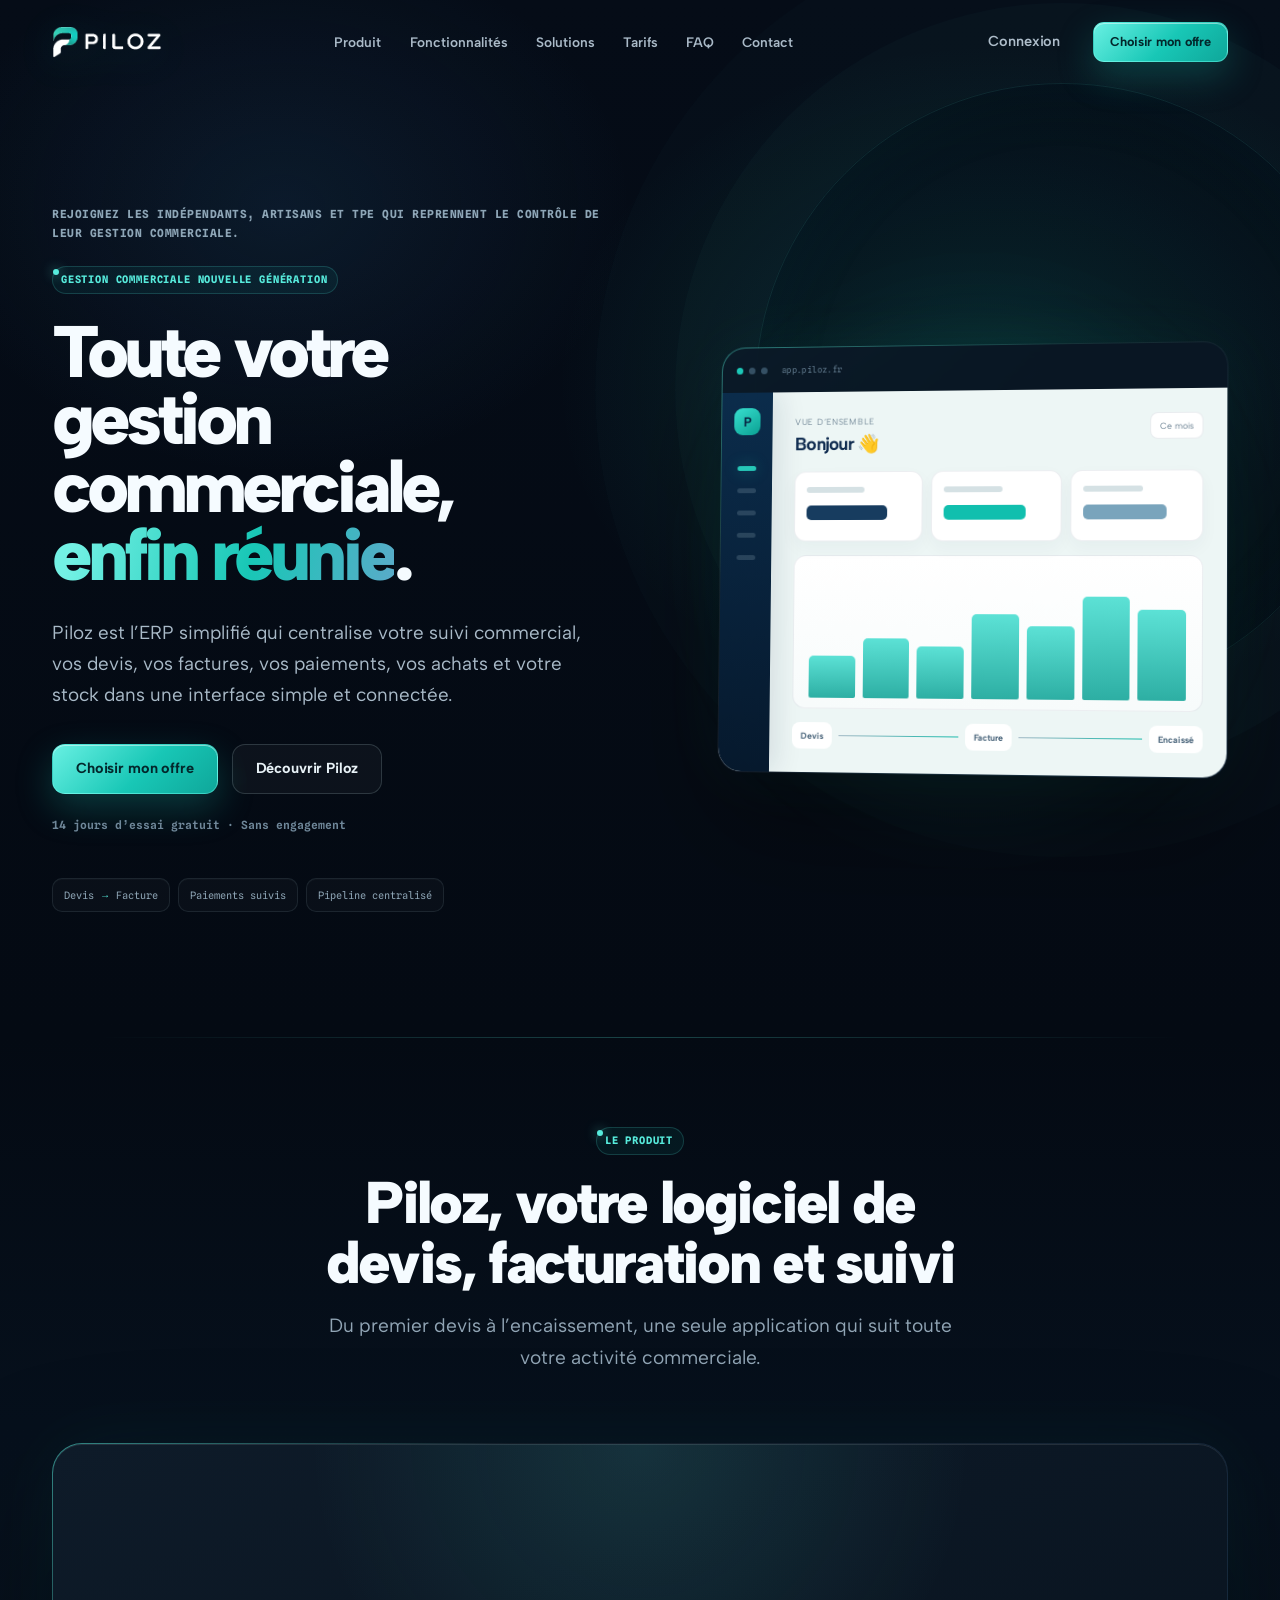
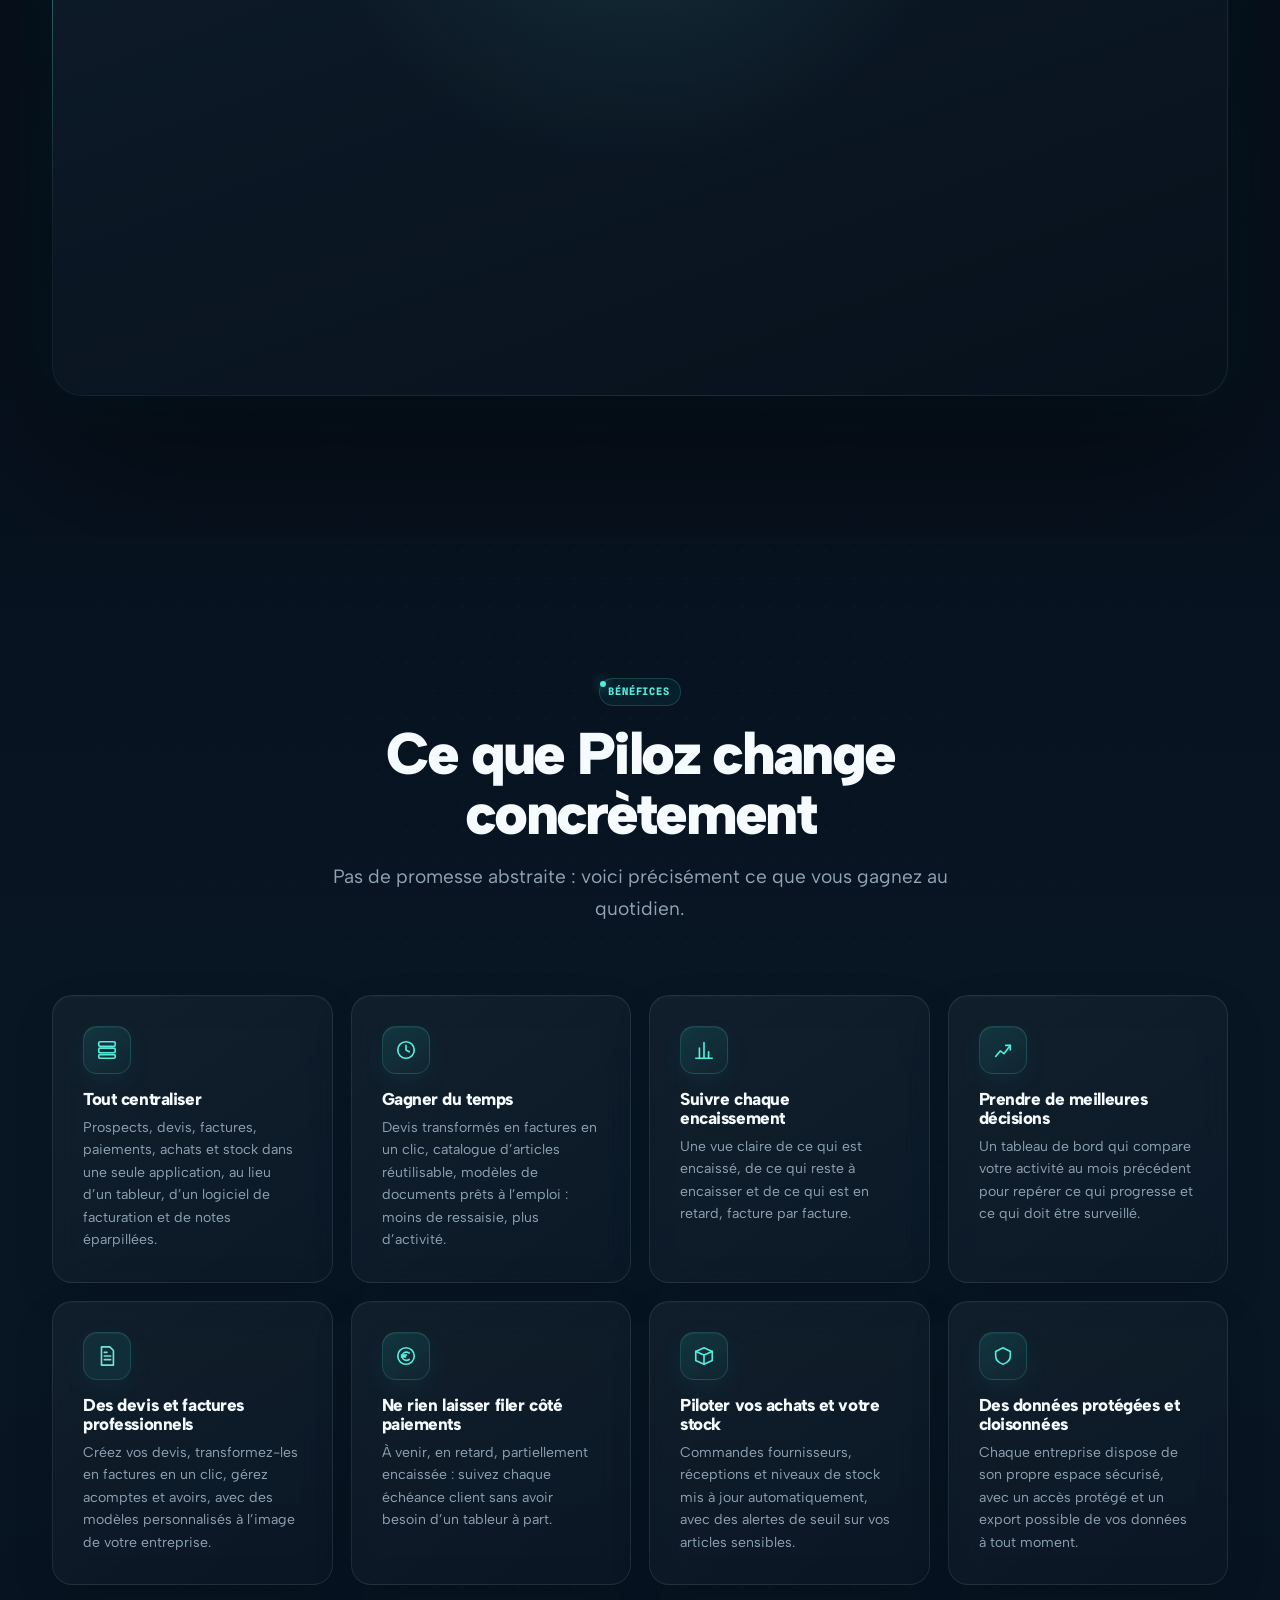
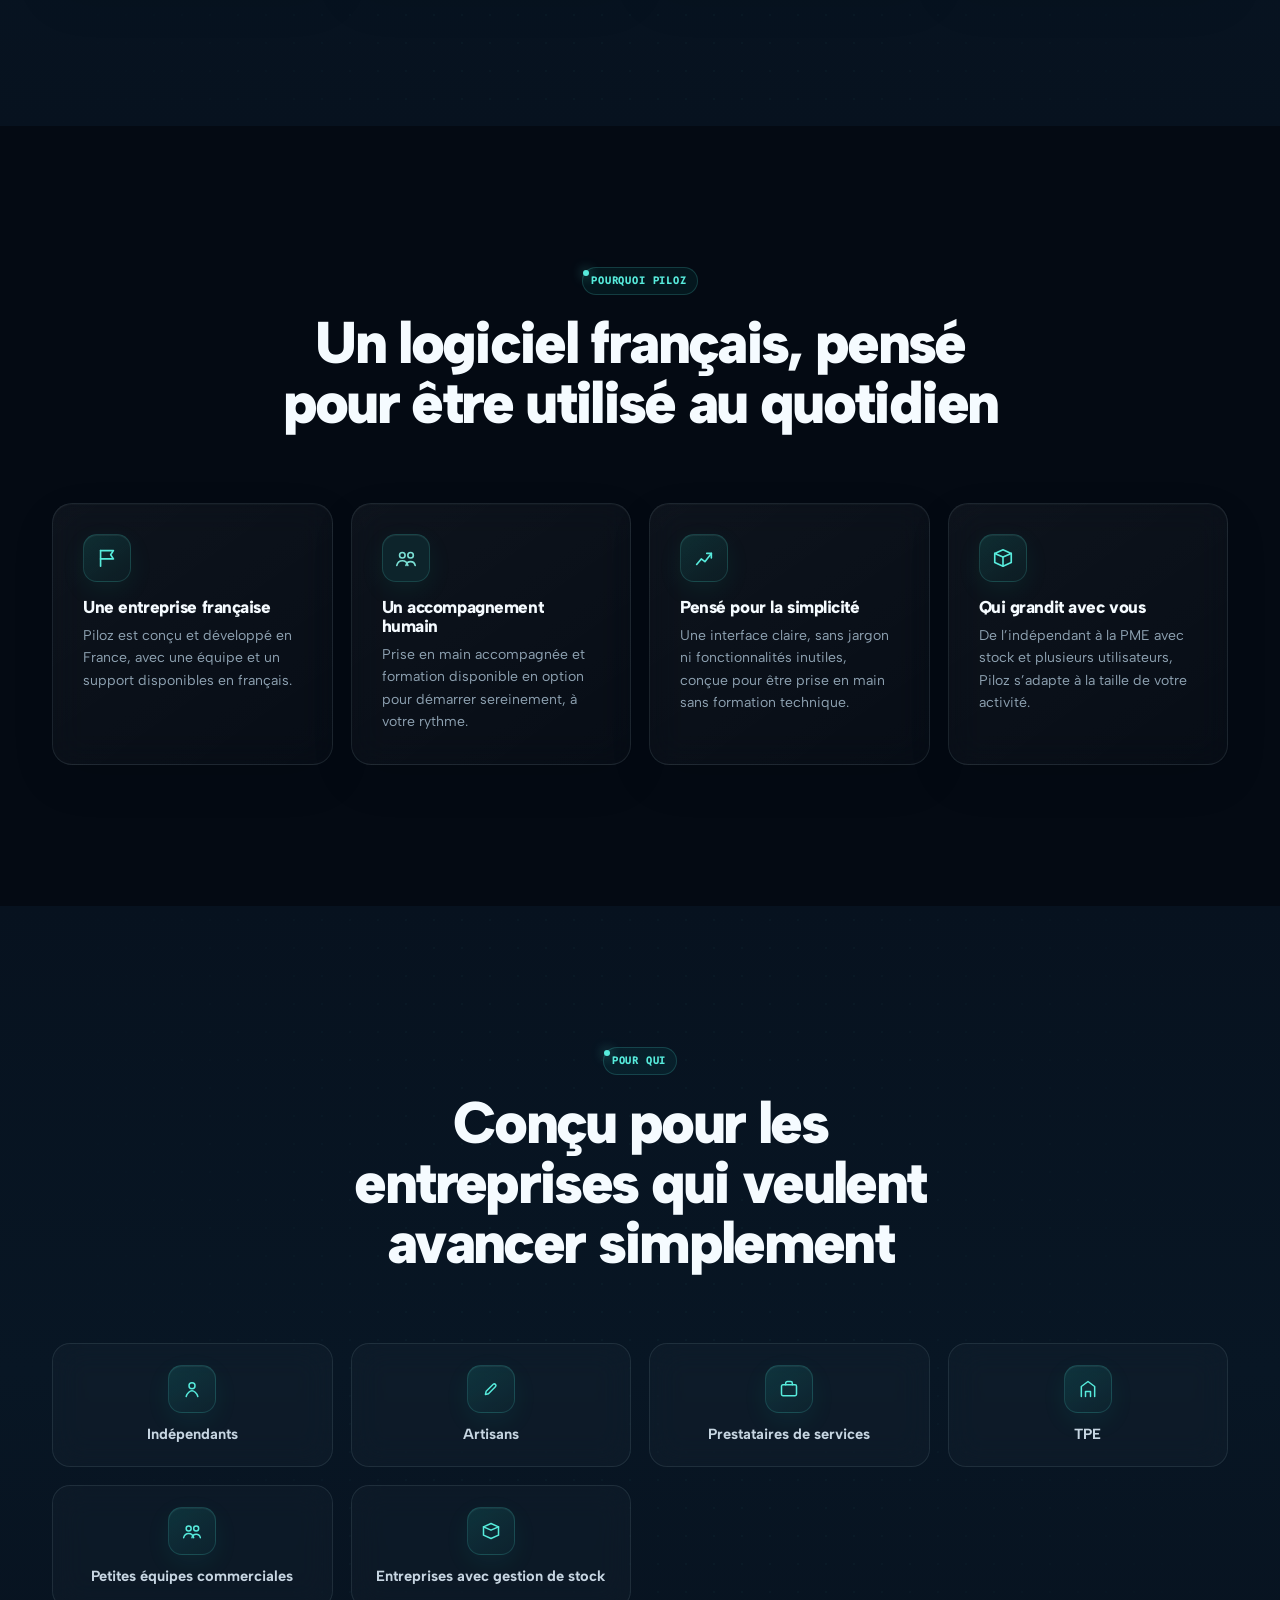
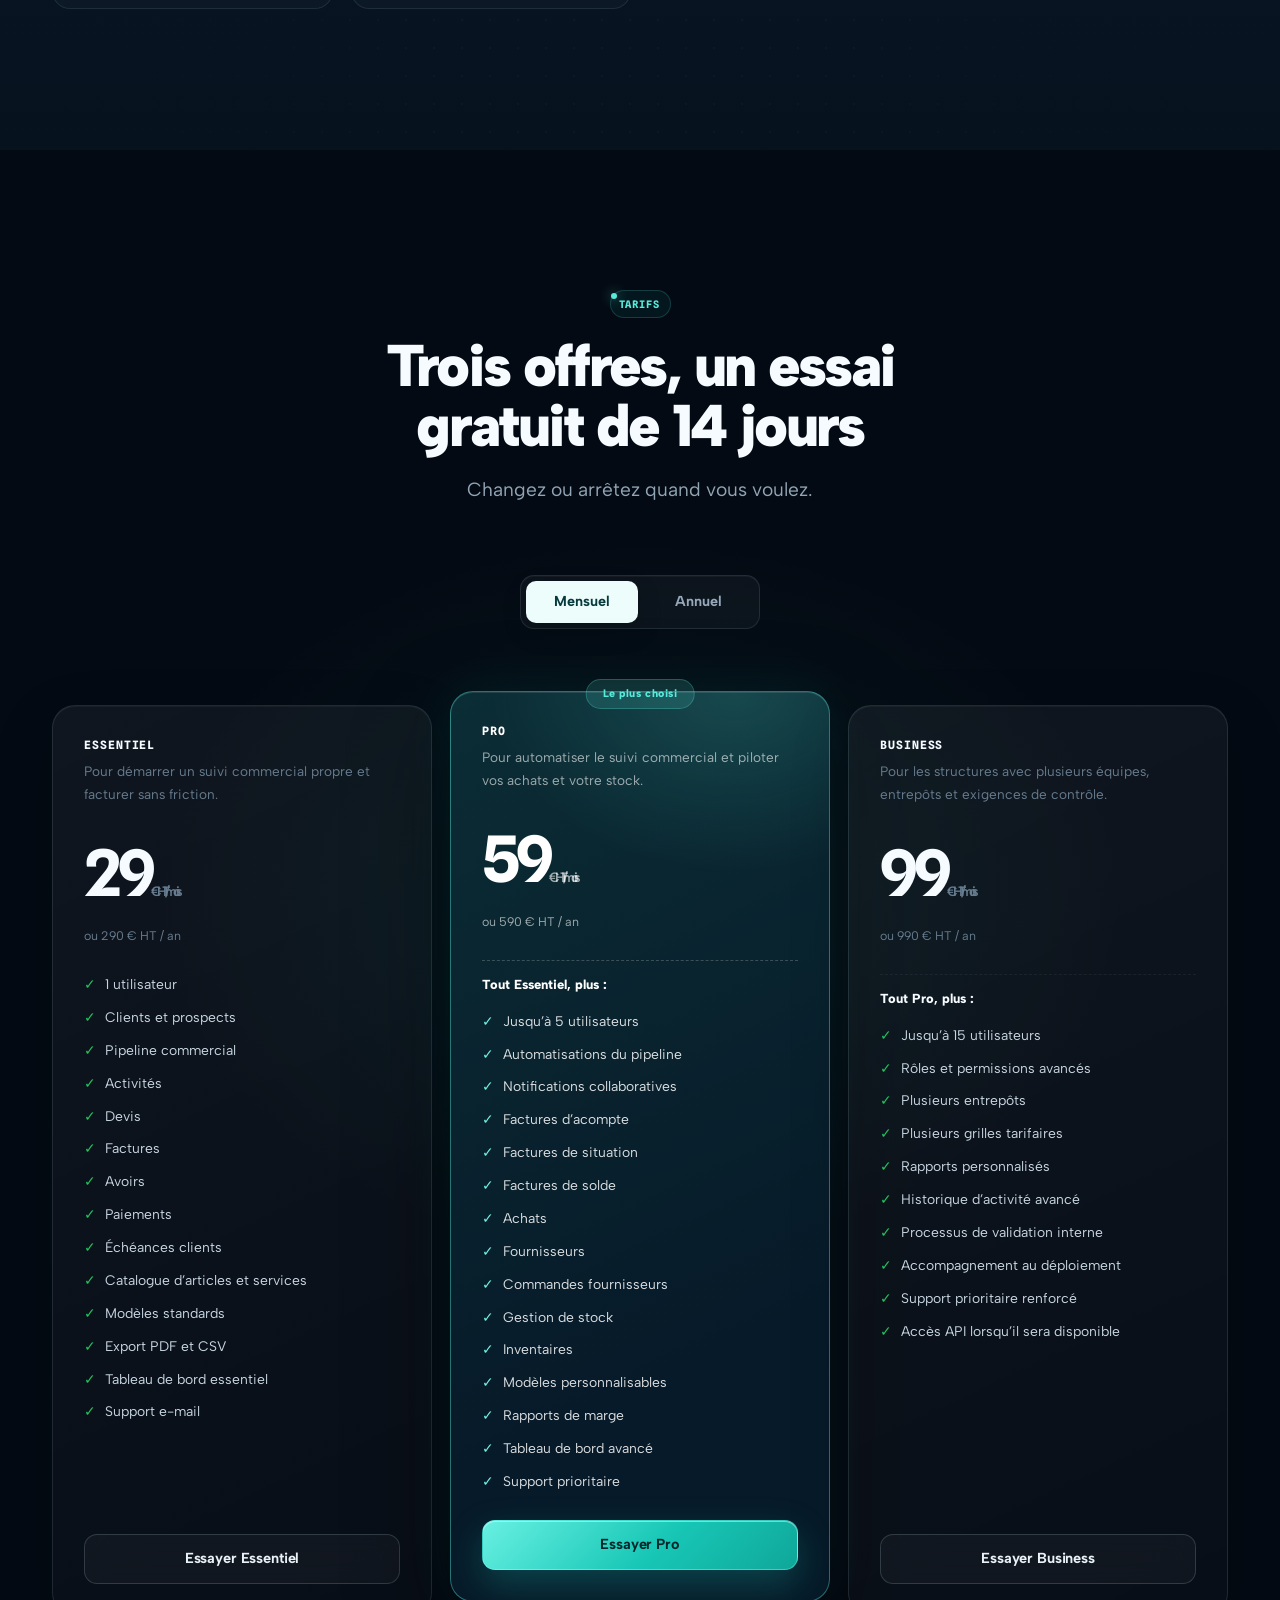
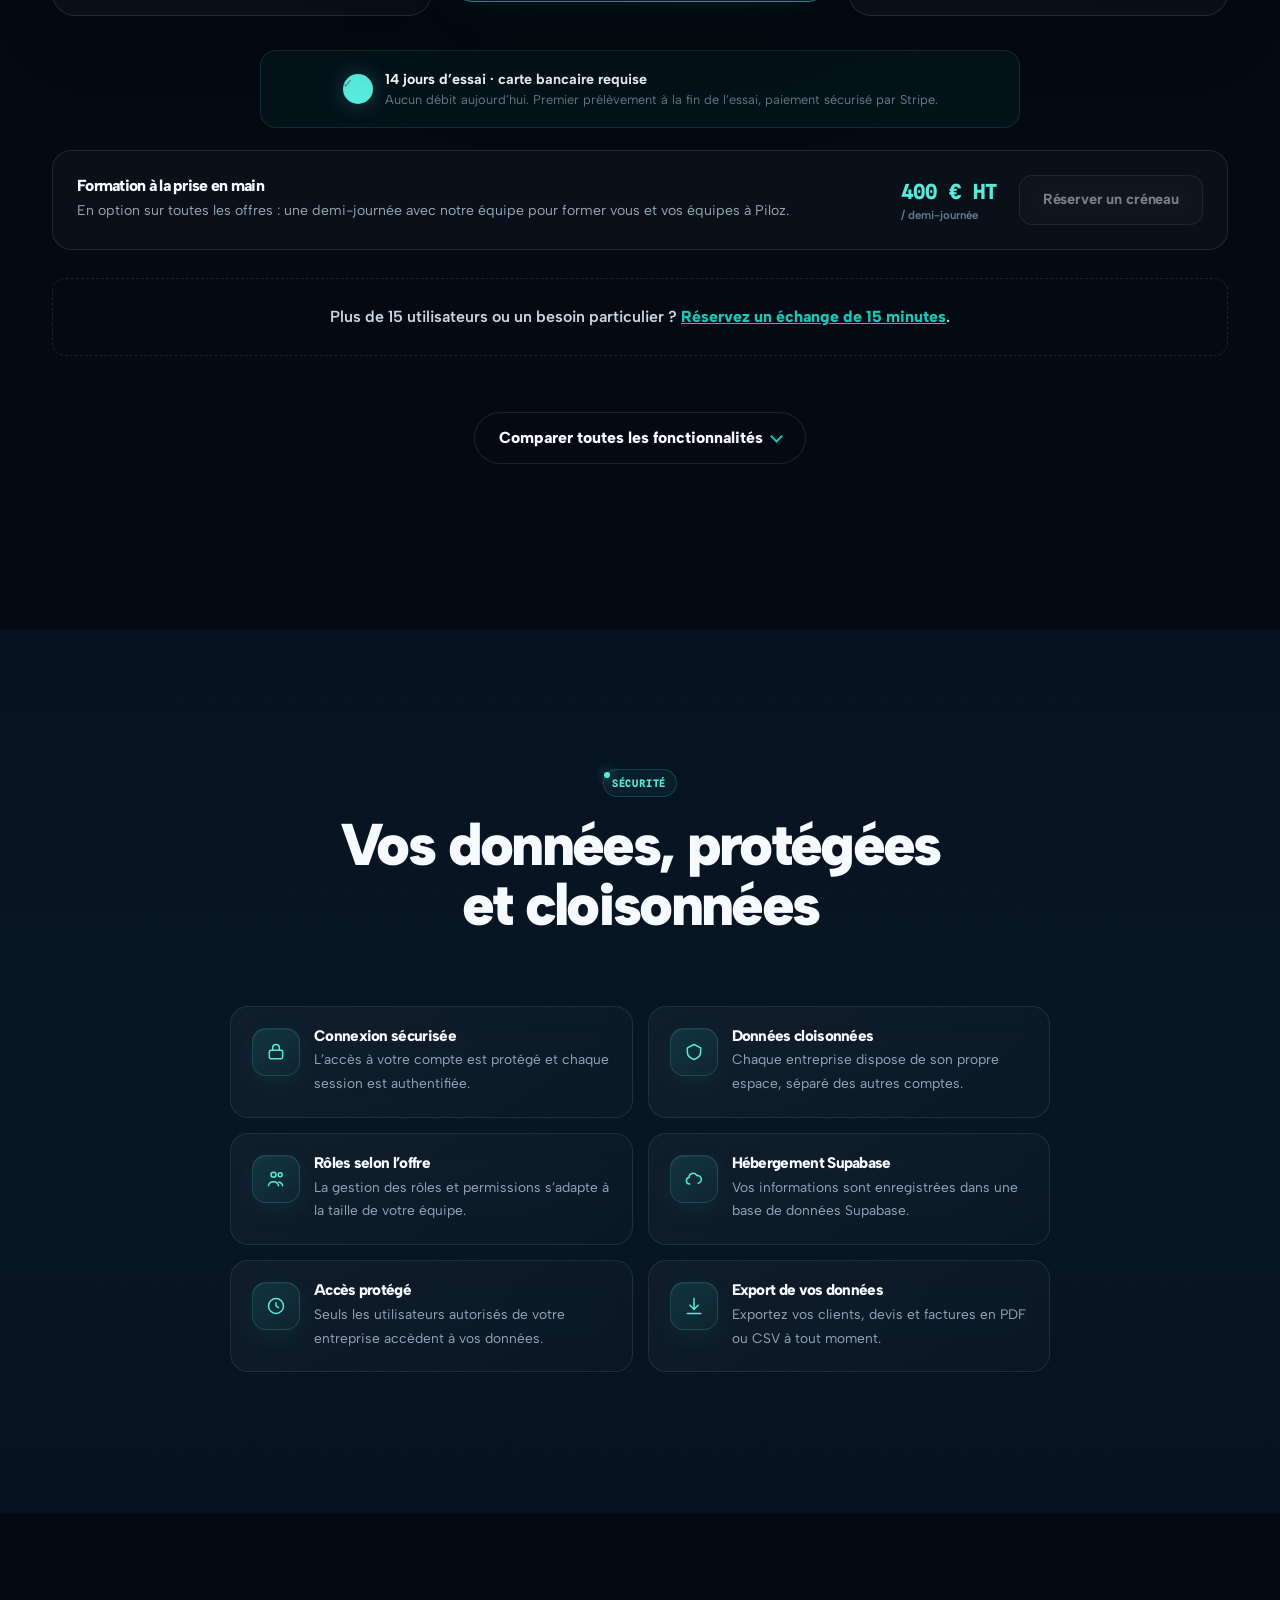
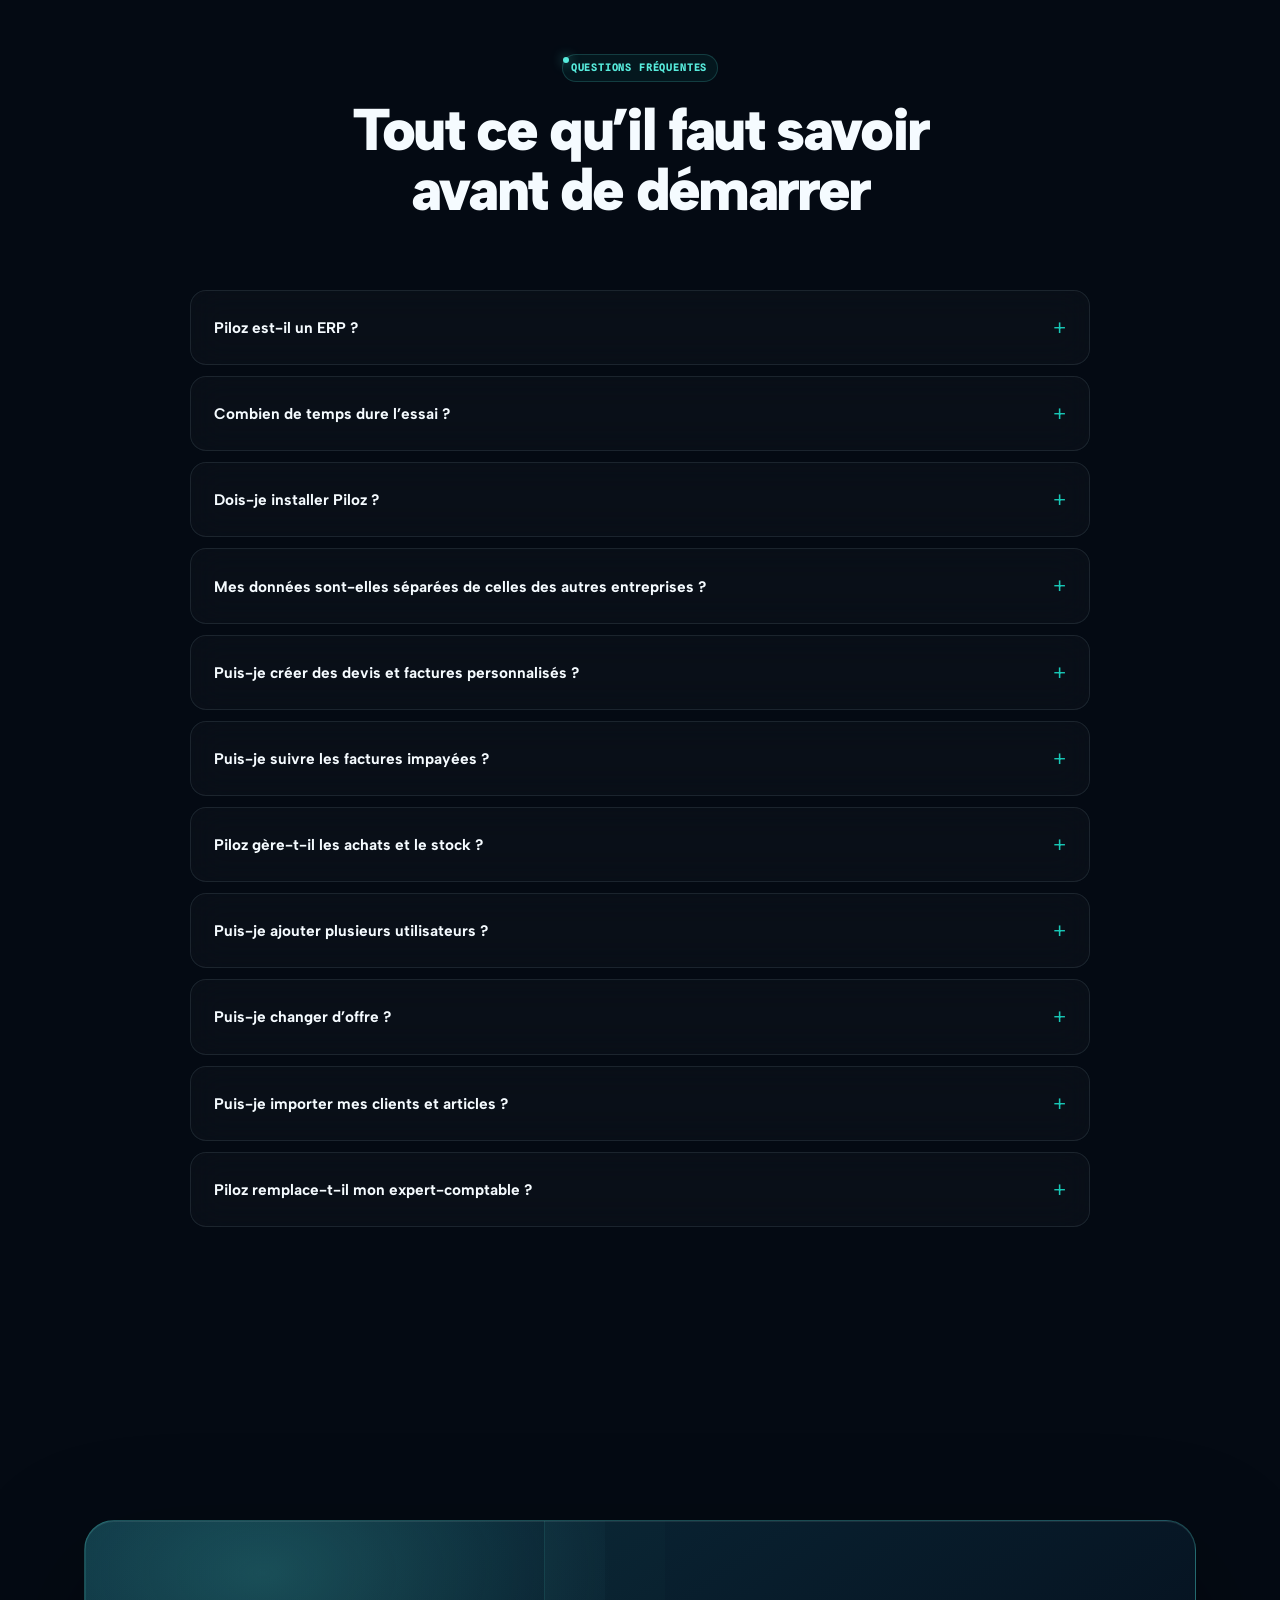
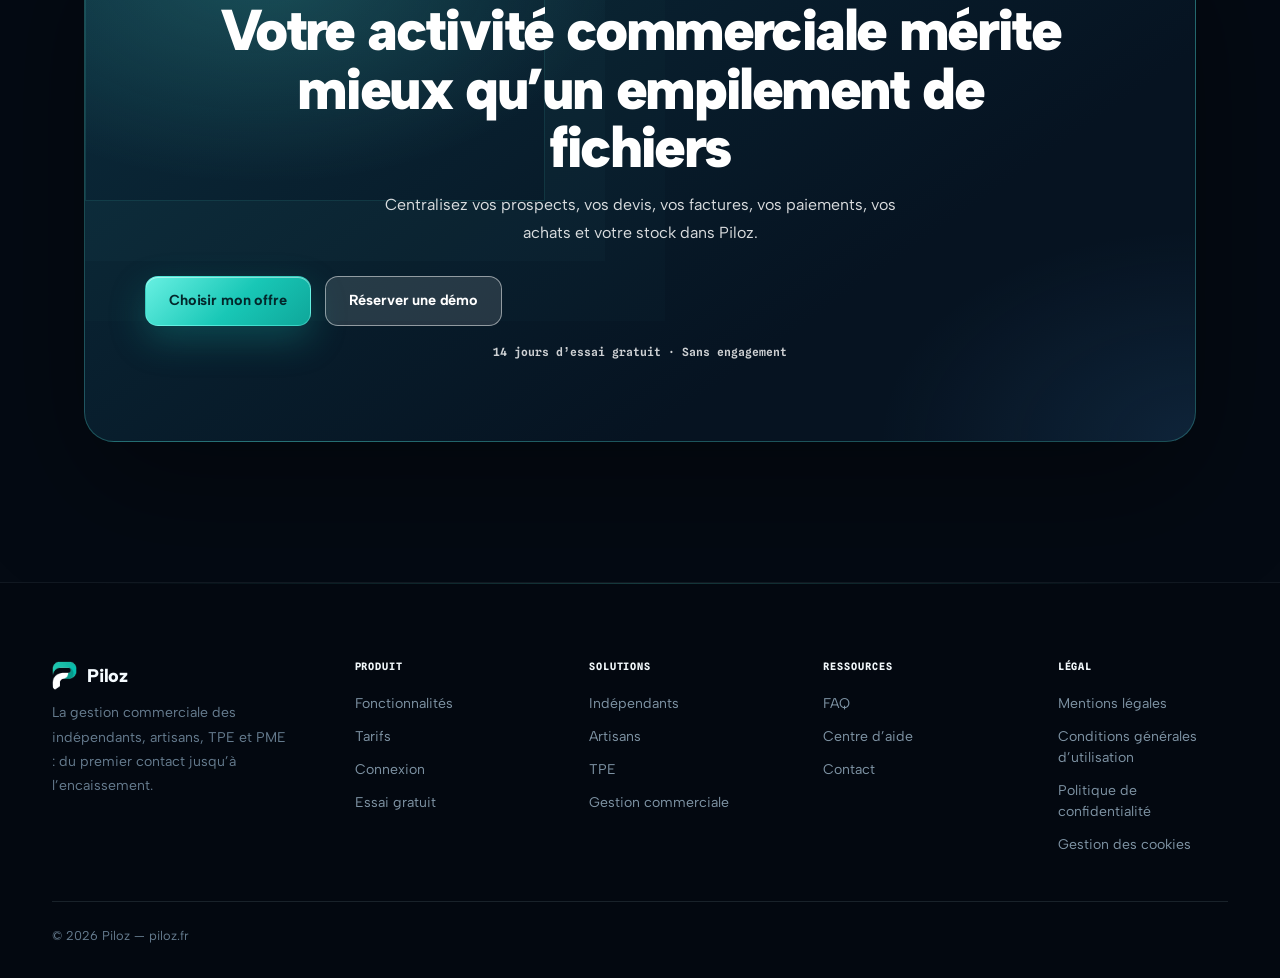
==== index.html @ 76d05a7a "feat: deployer l experience visuelle Piloz Signal" ====
<!DOCTYPE html>
<html lang="fr">
<head>
<meta charset="UTF-8">
<meta name="viewport" content="width=device-width, initial-scale=1.0">
<title>Piloz — ERP simplifié pour la gestion commerciale, devis et factures</title>
<meta name="description" content="Piloz, l’ERP simplifié des indépendants, artisans et TPE : suivi commercial, devis, factures, paiements, achats et stock dans une seule interface. Essai gratuit 14 jours.">
<link rel="canonical" href="https://piloz.fr/">
<meta name="robots" content="index, follow">
<meta name="google-site-verification" content="h11PvtCBGR1wy1IvKnObylBNvqouRTTVnrMQ5WPAWYc">
<meta name="theme-color" content="#070B14">
<link rel="icon" type="image/png" href="assets/icons/favicon-192.png">

<!-- Open Graph -->
<meta property="og:type" content="website">
<meta property="og:site_name" content="Piloz">
<meta property="og:locale" content="fr_FR">
<meta property="og:url" content="https://piloz.fr/">
<meta property="og:title" content="Piloz — ERP simplifié pour la gestion commerciale, devis et factures">
<meta property="og:description" content="Piloz, l’ERP simplifié des indépendants, artisans et TPE : suivi commercial, devis, factures, paiements, achats et stock dans une seule interface.">
<meta property="og:image" content="https://piloz.fr/assets/images/og-image.png">
<meta property="og:image:type" content="image/png">
<meta property="og:image:width" content="1200">
<meta property="og:image:height" content="630">
<meta name="twitter:card" content="summary_large_image">
<meta name="twitter:title" content="Piloz — ERP simplifié pour la gestion commerciale, devis et factures">
<meta name="twitter:description" content="Piloz, l’ERP simplifié des indépendants, artisans et TPE : suivi commercial, devis, factures, paiements, achats et stock dans une seule interface.">
<meta name="twitter:image" content="https://piloz.fr/assets/images/og-image.png">

<link rel="preconnect" href="https://fonts.googleapis.com">
<link rel="preconnect" href="https://fonts.gstatic.com" crossorigin>
<link href="https://fonts.googleapis.com/css2?family=Albert+Sans:wght@400;500;600;700;800;900&family=Spline+Sans+Mono:wght@500;700&display=swap" rel="stylesheet">

<link rel="stylesheet" href="assets/css/variables.css">
<link rel="stylesheet" href="assets/css/base.css">
<link rel="stylesheet" href="assets/css/layout.css">
<link rel="stylesheet" href="assets/css/components.css">
<link rel="stylesheet" href="assets/css/animations.css">
<link rel="stylesheet" href="assets/css/responsive.css">
<link rel="stylesheet" href="assets/css/piloz-premium.css?v=20260726.1">

<script type="application/ld+json">
{
  "@context": "https://schema.org",
  "@type": "WebSite",
  "name": "Piloz",
  "url": "https://piloz.fr/"
}
</script>
<script type="application/ld+json">
{
  "@context": "https://schema.org",
  "@type": "Organization",
  "name": "Piloz",
  "url": "https://piloz.fr/",
  "logo": "https://piloz.fr/assets/images/brand-full.png",
  "email": "erp-piloz@outlook.com"
}
</script>
<script type="application/ld+json">
{
  "@context": "https://schema.org",
  "@type": "SoftwareApplication",
  "name": "Piloz",
  "url": "https://piloz.fr/",
  "applicationCategory": "BusinessApplication",
  "operatingSystem": "Web",
  "description": "Piloz est un ERP simplifié qui centralise le suivi commercial, les devis, les factures, les paiements, les achats et le stock dans une interface unique.",
  "offers": [
    {"@type": "Offer", "name": "Essentiel", "price": "29", "priceCurrency": "EUR", "url": "https://piloz.fr/checkout.html?plan=essential&billing=monthly"},
    {"@type": "Offer", "name": "Pro", "price": "59", "priceCurrency": "EUR", "url": "https://piloz.fr/checkout.html?plan=pro&billing=monthly"},
    {"@type": "Offer", "name": "Business", "price": "99", "priceCurrency": "EUR", "url": "https://piloz.fr/checkout.html?plan=business&billing=monthly"}
  ]
}
</script>
<script type="application/ld+json">
{
  "@context": "https://schema.org",
  "@type": "FAQPage",
  "mainEntity": [
    {"@type": "Question", "name": "Piloz est-il un ERP ?", "acceptedAnswer": {"@type": "Answer", "text": "Piloz est un ERP simplifié, pensé pour la gestion commerciale des indépendants, artisans et TPE : suivi commercial, devis, factures, paiements, achats et stock. Il ne couvre pas l’ensemble des modules d’un ERP traditionnel (comptabilité complète, paie, production) mais répond aux besoins essentiels de gestion commerciale d’une petite structure."}},
    {"@type": "Question", "name": "Combien de temps dure l’essai ?", "acceptedAnswer": {"@type": "Answer", "text": "L’essai gratuit dure 14 jours, sans engagement, avec accès à l’ensemble des fonctionnalités de l’offre choisie."}},
    {"@type": "Question", "name": "Dois-je installer Piloz ?", "acceptedAnswer": {"@type": "Answer", "text": "Non, Piloz fonctionne directement dans votre navigateur, sans installation, sur ordinateur, tablette ou mobile."}},
    {"@type": "Question", "name": "Mes données sont-elles séparées de celles des autres entreprises ?", "acceptedAnswer": {"@type": "Answer", "text": "Oui, chaque entreprise dispose de son propre espace : vos clients, devis, factures et documents ne sont jamais mélangés avec ceux d’un autre compte."}},
    {"@type": "Question", "name": "Puis-je créer des devis et factures personnalisés ?", "acceptedAnswer": {"@type": "Answer", "text": "Oui, avec votre logo, vos couleurs, votre pied de page et vos coordonnées bancaires selon l’offre choisie."}},
    {"@type": "Question", "name": "Puis-je suivre les factures impayées ?", "acceptedAnswer": {"@type": "Answer", "text": "Oui, Piloz distingue les factures à venir, en retard, partiellement encaissées et encaissées."}},
    {"@type": "Question", "name": "Piloz gère-t-il les achats et le stock ?", "acceptedAnswer": {"@type": "Answer", "text": "Oui à partir de l’offre Pro : fournisseurs, commandes fournisseurs, réceptions et suivi de stock."}},
    {"@type": "Question", "name": "Puis-je ajouter plusieurs utilisateurs ?", "acceptedAnswer": {"@type": "Answer", "text": "Oui, à partir de l’offre Pro, jusqu’à 5 utilisateurs, et jusqu’à 15 utilisateurs avec l’offre Business."}},
    {"@type": "Question", "name": "Puis-je changer d’offre ?", "acceptedAnswer": {"@type": "Answer", "text": "Oui, vous pouvez changer d’offre à tout moment depuis votre compte."}},
    {"@type": "Question", "name": "Puis-je importer mes clients et articles ?", "acceptedAnswer": {"@type": "Answer", "text": "Oui, vous pouvez importer vos clients et vos articles pour démarrer sans ressaisie."}},
    {"@type": "Question", "name": "Piloz remplace-t-il mon expert-comptable ?", "acceptedAnswer": {"@type": "Answer", "text": "Piloz facilite la gestion commerciale et la préparation des données, mais ne remplace pas l’accompagnement comptable ou juridique d’un professionnel."}}
  ]
}
</script>
</head>
<body>

<a class="skip-link" href="#contenu">Aller au contenu</a>

<header class="site-nav">
  <div class="container nav-inner">
    <a class="brand" href="#hero"><img src="assets/images/brand-full.png" alt="Piloz" class="brand-logo"></a>
    <nav class="nav-links" aria-label="Navigation principale">
      <a href="#produit">Produit</a>
      <a href="#fonctionnalites">Fonctionnalités</a>
      <a href="#solutions">Solutions</a>
      <a href="#tarifs">Tarifs</a>
      <a href="#faq">FAQ</a>
      <a href="contact.html">Contact</a>
    </nav>
    <div class="nav-actions">
      <a class="btn btn-ghost" href="https://app.piloz.fr/?mode=login">Connexion</a>
      <a class="btn btn-primary btn-sm" href="#tarifs">Choisir mon offre</a>
    </div>
    <button class="nav-toggle" id="nav-toggle" aria-expanded="false" aria-controls="mobile-menu" aria-label="Ouvrir le menu"><span></span></button>
  </div>
  <nav class="mobile-menu" id="mobile-menu" aria-label="Navigation mobile">
    <a href="#produit">Produit</a>
    <a href="#fonctionnalites">Fonctionnalités</a>
    <a href="#solutions">Solutions</a>
    <a href="#tarifs">Tarifs</a>
    <a href="#faq">FAQ</a>
    <a href="contact.html">Contact</a>
    <div class="nav-actions">
      <a class="btn btn-outline btn-block" href="https://app.piloz.fr/?mode=login">Connexion</a>
      <a class="btn btn-primary btn-block" href="#tarifs">Choisir mon offre</a>
    </div>
  </nav>
</header>

<main id="contenu">

  <!-- HERO -->
  <section class="hero" id="hero">
    <div class="container hero-inner">
      <div class="hero-copy">
        <p class="hero-hook">Rejoignez les indépendants, artisans et TPE qui reprennent le contrôle de leur gestion commerciale.</p>
        <span class="eyebrow">Gestion commerciale nouvelle génération</span>
        <h1>Toute votre gestion commerciale, <em>enfin réunie</em>.</h1>
        <p class="lede">Piloz est l’ERP simplifié qui centralise votre suivi commercial, vos devis, vos factures, vos paiements, vos achats et votre stock dans une interface simple et connectée.</p>
        <div class="hero-actions">
          <a class="btn btn-primary" href="#tarifs">Choisir mon offre</a>
          <a class="btn btn-outline" href="#produit">Découvrir Piloz</a>
        </div>
        <span class="hero-meta">14 jours d’essai gratuit · Sans engagement</span>
        <div class="hero-atlas" aria-hidden="true">
          <span>Devis <i>→</i> Facture</span>
          <span>Paiements suivis</span>
          <span>Pipeline centralisé</span>
        </div>
      </div>
      <div class="hero-console" aria-hidden="true">
        <div class="hero-console-bar"><i></i><i></i><i></i><span>app.piloz.fr</span></div>
        <div class="hero-console-shell">
          <aside><b>P</b><i></i><i></i><i></i><i></i><i></i></aside>
          <div class="hero-console-content">
            <header><div><small>Vue d’ensemble</small><strong>Bonjour 👋</strong></div><span>Ce mois</span></header>
            <div class="hero-console-metrics"><i></i><i></i><i></i></div>
            <div class="hero-console-chart"><b></b><b></b><b></b><b></b><b></b><b></b><b></b></div>
            <div class="hero-console-flow"><span>Devis</span><i></i><span>Facture</span><i></i><span>Encaissé</span></div>
          </div>
        </div>
      </div>
    </div>
  </section>

  <!-- APERÇU ANIMÉ DU PRODUIT -->
  <section class="section" id="produit">
    <div class="container">
      <div class="section-head">
        <span class="eyebrow">Le produit</span>
        <h2>Piloz, votre logiciel de devis, facturation et suivi</h2>
        <p class="lede">Du premier devis à l’encaissement, une seule application qui suit toute votre activité commerciale.</p>
      </div>

      <div class="device-wrap reveal">
        <div class="device-frame">
          <div class="device-bar">
            <i></i><i></i><i></i>
            <span class="url-pill mono">app.piloz.fr</span>
          </div>
          <div class="device-screen">
            <div class="showcase" id="showcase">
              <div class="phase-tabs" aria-hidden="true">
                <span data-phase="devis">Devis</span>
                <span data-phase="facture">Facturation</span>
                <span data-phase="suivi">Suivi</span>
              </div>

              <div class="showcase-stage">
                <div class="showcase-phase" data-phase="devis">
                  <div class="app-view-head"><h4>Devis DEV-2026-041</h4><span class="doc-status">Brouillon</span></div>
                  <div class="doc-panel">
                    <div class="doc-editor">
                      <div class="doc-row shown"><span>Client</span><b>Atelier Dupuis</b></div>
                      <div class="doc-row shown"><span>Prestation de conseil</span><b>1 × 850,00 €</b></div>
                      <div class="doc-row shown"><span>TVA</span><b>20 %</b></div>
                      <div class="doc-total"><span>Total TTC</span><span>1 020,00 €</span></div>
                    </div>
                    <div class="doc-actions">
                      <button class="doc-mini-btn" type="button">Aperçu PDF</button>
                      <button class="doc-mini-btn" type="button">Envoyer au client</button>
                    </div>
                  </div>
                </div>

                <div class="showcase-phase" data-phase="facture">
                  <div class="app-view-head"><h4>Facture FAC-2026-014</h4><span class="doc-status status-wait">À encaisser</span></div>
                  <div class="doc-panel">
                    <div class="doc-editor">
                      <div class="doc-row shown"><span>Client</span><b>Atelier Dupuis</b></div>
                      <div class="doc-row shown"><span>Origine</span><b>Devis DEV-2026-041</b></div>
                      <div class="doc-row shown"><span>Échéance</span><b>30 jours</b></div>
                      <div class="doc-total"><span>Total TTC</span><span>1 020,00 €</span></div>
                    </div>
                    <div class="doc-actions">
                      <button class="doc-mini-btn" type="button">Enregistrer un paiement</button>
                      <button class="doc-mini-btn" type="button">Télécharger le PDF</button>
                    </div>
                  </div>
                </div>

                <div class="showcase-phase" data-phase="suivi">
                  <div class="app-view-head"><h4>Suivi de votre activité</h4><span class="app-pill">Ce mois-ci</span></div>
                  <div class="kpi-row">
                    <div class="kpi-tile"><label>Chiffre d’affaires</label><b>18 450 €</b><span class="trend up">+12 %</span></div>
                    <div class="kpi-tile"><label>Encaissé</label><b>14 200 €</b><span class="trend up">+8 %</span></div>
                    <div class="kpi-tile"><label>Reste à encaisser</label><b>4 250 €</b></div>
                    <div class="kpi-tile"><label>Factures en retard</label><b>2</b><span class="trend down">-1</span></div>
                  </div>
                  <div class="chart-card">
                    <svg viewBox="0 0 300 70" width="100%" height="70" preserveAspectRatio="none">
                      <path class="chart-line" d="M0,55 L50,48 L100,50 L150,30 L200,34 L250,16 L300,12" fill="none" stroke="#14B8AA" stroke-width="3" stroke-linecap="round" stroke-linejoin="round"/>
                    </svg>
                  </div>
                </div>
              </div>
            </div>
          </div>
        </div>
      </div>
    </div>
  </section>

  <!-- BÉNÉFICES -->
  <section class="section section-alt" id="fonctionnalites">
    <div class="container">
      <div class="section-head">
        <span class="eyebrow">Bénéfices</span>
        <h2>Ce que Piloz change concrètement</h2>
        <p class="lede">Pas de promesse abstraite : voici précisément ce que vous gagnez au quotidien.</p>
      </div>
      <div class="grid-auto reveal-stagger">
        <div class="feature-card">
          <div class="feature-icon"><svg width="22" height="22" viewBox="0 0 24 24" fill="none" stroke="currentColor" stroke-width="1.8" stroke-linecap="round" stroke-linejoin="round"><rect x="3" y="3" width="18" height="5" rx="1.4"/><rect x="3" y="10" width="18" height="5" rx="1.4"/><rect x="3" y="17" width="18" height="4" rx="1.4"/></svg></div>
          <h3>Tout centraliser</h3>
          <p>Prospects, devis, factures, paiements, achats et stock dans une seule application, au lieu d’un tableur, d’un logiciel de facturation et de notes éparpillées.</p>
        </div>
        <div class="feature-card">
          <div class="feature-icon"><svg width="22" height="22" viewBox="0 0 24 24" fill="none" stroke="currentColor" stroke-width="1.8" stroke-linecap="round" stroke-linejoin="round"><circle cx="12" cy="12" r="9"/><path d="M12 7v5l3.5 2"/></svg></div>
          <h3>Gagner du temps</h3>
          <p>Devis transformés en factures en un clic, catalogue d’articles réutilisable, modèles de documents prêts à l’emploi : moins de ressaisie, plus d’activité.</p>
        </div>
        <div class="feature-card">
          <div class="feature-icon"><svg width="22" height="22" viewBox="0 0 24 24" fill="none" stroke="currentColor" stroke-width="1.8" stroke-linecap="round" stroke-linejoin="round"><path d="M3 21h18"/><path d="M7 21V10M12 21V4M17 21v-7"/></svg></div>
          <h3>Suivre chaque encaissement</h3>
          <p>Une vue claire de ce qui est encaissé, de ce qui reste à encaisser et de ce qui est en retard, facture par facture.</p>
        </div>
        <div class="feature-card">
          <div class="feature-icon"><svg width="22" height="22" viewBox="0 0 24 24" fill="none" stroke="currentColor" stroke-width="1.8" stroke-linecap="round" stroke-linejoin="round"><path d="M4 19l5-6 4 3 7-9"/><path d="M15 7h5v5"/></svg></div>
          <h3>Prendre de meilleures décisions</h3>
          <p>Un tableau de bord qui compare votre activité au mois précédent pour repérer ce qui progresse et ce qui doit être surveillé.</p>
        </div>
        <div class="feature-card">
          <div class="feature-icon c-coral"><svg width="22" height="22" viewBox="0 0 24 24" fill="none" stroke="currentColor" stroke-width="1.8" stroke-linecap="round" stroke-linejoin="round"><path d="M6 2h9l4 4v16H6z"/><path d="M9 12h7M9 16h7M9 8h3"/></svg></div>
          <h3>Des devis et factures professionnels</h3>
          <p>Créez vos devis, transformez-les en factures en un clic, gérez acomptes et avoirs, avec des modèles personnalisés à l’image de votre entreprise.</p>
        </div>
        <div class="feature-card">
          <div class="feature-icon"><svg width="22" height="22" viewBox="0 0 24 24" fill="none" stroke="currentColor" stroke-width="1.8" stroke-linecap="round" stroke-linejoin="round"><circle cx="12" cy="12" r="9"/><path d="M15.5 8.8c-.9-.7-1.9-1-3-1-2.6 0-4.7 2-4.7 4.5s2.1 4.5 4.7 4.5c1.1 0 2.1-.3 3-1"/><path d="M7 11h5.5M7 13h4.5"/></svg></div>
          <h3>Ne rien laisser filer côté paiements</h3>
          <p>À venir, en retard, partiellement encaissée : suivez chaque échéance client sans avoir besoin d’un tableur à part.</p>
        </div>
        <div class="feature-card">
          <div class="feature-icon"><svg width="22" height="22" viewBox="0 0 24 24" fill="none" stroke="currentColor" stroke-width="1.8" stroke-linecap="round" stroke-linejoin="round"><path d="M3 7l9-4 9 4-9 4z"/><path d="M3 7v10l9 4 9-4V7"/><path d="M12 11v10"/></svg></div>
          <h3>Piloter vos achats et votre stock</h3>
          <p>Commandes fournisseurs, réceptions et niveaux de stock mis à jour automatiquement, avec des alertes de seuil sur vos articles sensibles.</p>
        </div>
        <div class="feature-card">
          <div class="feature-icon"><svg width="22" height="22" viewBox="0 0 24 24" fill="none" stroke="currentColor" stroke-width="1.8" stroke-linecap="round" stroke-linejoin="round"><path d="M12 3l8 4v5c0 5-3.5 7.5-8 9-4.5-1.5-8-4-8-9V7z"/></svg></div>
          <h3>Des données protégées et cloisonnées</h3>
          <p>Chaque entreprise dispose de son propre espace sécurisé, avec un accès protégé et un export possible de vos données à tout moment.</p>
        </div>
      </div>
    </div>
  </section>

  <!-- POURQUOI CHOISIR PILOZ -->
  <section class="section" id="pourquoi">
    <div class="container">
      <div class="section-head">
        <span class="eyebrow">Pourquoi Piloz</span>
        <h2>Un logiciel français, pensé pour être utilisé au quotidien</h2>
      </div>
      <div class="grid-auto reveal-stagger">
        <div class="feature-card">
          <div class="feature-icon"><svg width="22" height="22" viewBox="0 0 24 24" fill="none" stroke="currentColor" stroke-width="1.8" stroke-linecap="round" stroke-linejoin="round"><path d="M5 21V4"/><path d="M5 4h14l-3 4.5L19 13H5"/></svg></div>
          <h3>Une entreprise française</h3>
          <p>Piloz est conçu et développé en France, avec une équipe et un support disponibles en français.</p>
        </div>
        <div class="feature-card">
          <div class="feature-icon c-coral"><svg width="22" height="22" viewBox="0 0 24 24" fill="none" stroke="currentColor" stroke-width="1.8" stroke-linecap="round" stroke-linejoin="round"><circle cx="8" cy="9" r="3"/><circle cx="17" cy="9" r="3"/><path d="M2 20c.8-3.4 3.2-5 6-5s5.2 1.6 6 5"/><path d="M12 20c.6-2.7 2.5-4 5-4s4.4 1.3 5 4"/></svg></div>
          <h3>Un accompagnement humain</h3>
          <p>Prise en main accompagnée et formation disponible en option pour démarrer sereinement, à votre rythme.</p>
        </div>
        <div class="feature-card">
          <div class="feature-icon"><svg width="22" height="22" viewBox="0 0 24 24" fill="none" stroke="currentColor" stroke-width="1.8" stroke-linecap="round" stroke-linejoin="round"><path d="M4 19l5-6 4 3 7-9"/><path d="M15 7h5v5"/></svg></div>
          <h3>Pensé pour la simplicité</h3>
          <p>Une interface claire, sans jargon ni fonctionnalités inutiles, conçue pour être prise en main sans formation technique.</p>
        </div>
        <div class="feature-card">
          <div class="feature-icon"><svg width="22" height="22" viewBox="0 0 24 24" fill="none" stroke="currentColor" stroke-width="1.8" stroke-linecap="round" stroke-linejoin="round"><path d="M3 7l9-4 9 4-9 4z"/><path d="M3 7v10l9 4 9-4V7"/><path d="M12 11v10"/></svg></div>
          <h3>Qui grandit avec vous</h3>
          <p>De l’indépendant à la PME avec stock et plusieurs utilisateurs, Piloz s’adapte à la taille de votre activité.</p>
        </div>
      </div>
    </div>
  </section>

  <!-- PROFILS CONCERNÉS -->
  <section class="section section-alt" id="solutions">
    <div class="container">
      <div class="section-head">
        <span class="eyebrow">Pour qui</span>
        <h2>Conçu pour les entreprises qui veulent avancer simplement</h2>
      </div>
      <div class="grid-auto reveal-stagger">
        <div class="persona-card">
          <div class="feature-icon"><svg width="20" height="20" viewBox="0 0 24 24" fill="none" stroke="currentColor" stroke-width="1.8" stroke-linecap="round" stroke-linejoin="round"><circle cx="12" cy="8" r="3.6"/><path d="M5 21c1.2-4.6 4.8-6.8 7-6.8s5.8 2.2 7 6.8"/></svg></div>
          Indépendants
        </div>
        <div class="persona-card">
          <div class="feature-icon"><svg width="20" height="20" viewBox="0 0 24 24" fill="none" stroke="currentColor" stroke-width="1.8" stroke-linecap="round" stroke-linejoin="round"><path d="M14.7 6.3a2 2 0 0 1 2.8 2.8l-8.5 8.5-3.7.9.9-3.7z"/></svg></div>
          Artisans
        </div>
        <div class="persona-card">
          <div class="feature-icon"><svg width="20" height="20" viewBox="0 0 24 24" fill="none" stroke="currentColor" stroke-width="1.8" stroke-linecap="round" stroke-linejoin="round"><rect x="3" y="7" width="18" height="13" rx="1.6"/><path d="M8 7V5a2 2 0 0 1 2-2h4a2 2 0 0 1 2 2v2"/></svg></div>
          Prestataires de services
        </div>
        <div class="persona-card">
          <div class="feature-icon"><svg width="20" height="20" viewBox="0 0 24 24" fill="none" stroke="currentColor" stroke-width="1.8" stroke-linecap="round" stroke-linejoin="round"><path d="M4 21V9l8-6 8 6v12"/><path d="M9 21v-6h6v6"/></svg></div>
          TPE
        </div>
        <div class="persona-card">
          <div class="feature-icon"><svg width="20" height="20" viewBox="0 0 24 24" fill="none" stroke="currentColor" stroke-width="1.8" stroke-linecap="round" stroke-linejoin="round"><circle cx="8" cy="9" r="3"/><circle cx="17" cy="9" r="3"/><path d="M2 20c.8-3.4 3.2-5 6-5s5.2 1.6 6 5"/><path d="M12 20c.6-2.7 2.5-4 5-4s4.4 1.3 5 4"/></svg></div>
          Petites équipes commerciales
        </div>
        <div class="persona-card">
          <div class="feature-icon"><svg width="20" height="20" viewBox="0 0 24 24" fill="none" stroke="currentColor" stroke-width="1.8" stroke-linecap="round" stroke-linejoin="round"><path d="M3 7l9-4 9 4-9 4z"/><path d="M3 7v10l9 4 9-4V7"/></svg></div>
          Entreprises avec gestion de stock
        </div>
      </div>
    </div>
  </section>

  <!-- TARIFS -->
  <section class="section" id="tarifs">
    <div class="container">
      <div class="section-head">
        <span class="eyebrow">Tarifs</span>
        <h2>Trois offres, un essai gratuit de 14 jours</h2>
        <p class="lede">Changez ou arrêtez quand vous voulez.</p>
      </div>

      <div class="center">
        <div class="pricing-toggle" role="group" aria-label="Fréquence de facturation">
          <button type="button" class="is-active" data-period="monthly">Mensuel</button>
          <button type="button" data-period="yearly">Annuel</button>
        </div>
        <p class="pricing-save" id="pricing-save" aria-live="polite"></p>
      </div>

      <div class="pricing-grid" id="pricing-grid"><!-- généré par pricing.js --></div>

      <div class="payment-trust" aria-label="Paiement sécurisé">
        <span class="payment-trust-lock" aria-hidden="true">✓</span>
        <div><strong>14 jours d’essai · carte bancaire requise</strong><span>Aucun débit aujourd’hui. Premier prélèvement à la fin de l’essai, paiement sécurisé par Stripe.</span></div>
      </div>

      <div class="training-addon reveal">
        <div class="training-addon-text">
          <h3>Formation à la prise en main</h3>
          <p>En option sur toutes les offres : une demi-journée avec notre équipe pour former vous et vos équipes à Piloz.</p>
        </div>
        <div class="training-addon-price">400 € HT<span>/ demi-journée</span></div>
        <button class="btn btn-outline" type="button" disabled title="Bientôt disponible">Réserver un créneau</button>
      </div>

      <p class="custom-plan">Plus de 15 utilisateurs ou un besoin particulier ? <a href="https://calendly.com/erp-piloz/30min" target="_blank" rel="noopener">Réservez un échange de 15 minutes</a>.</p>

      <!-- COMPARATEUR -->
      <div class="comparator">
        <details class="comparator-details center">
          <summary class="comparator-toggle">Comparer toutes les fonctionnalités</summary>

          <div style="overflow-x:auto">
            <table class="comparator-table">
              <thead>
                <tr>
                  <th>Fonctionnalité</th>
                  <th>Essentiel <span data-plan-price="essential" class="mono" style="display:block;font-weight:600;font-size:.72rem;color:var(--body-soft)"></span></th>
                  <th>Pro <span data-plan-price="pro" class="mono" style="display:block;font-weight:600;font-size:.72rem;color:var(--body-soft)"></span></th>
                  <th>Business <span data-plan-price="business" class="mono" style="display:block;font-weight:600;font-size:.72rem;color:var(--body-soft)"></span></th>
                </tr>
              </thead>
              <tbody>
                <tr><td class="cat" colspan="4">Utilisateurs</td></tr>
                <tr><td>Nombre d’utilisateurs</td><td>1</td><td>5</td><td>15</td></tr>

                <tr><td class="cat" colspan="4">Suivi commercial</td></tr>
                <tr><td>Pipeline commercial</td><td class="yes">✓</td><td class="yes">✓</td><td class="yes">✓</td></tr>
                <tr><td>Automatisations du pipeline</td><td class="no">Non inclus</td><td class="yes">✓</td><td class="yes">✓</td></tr>
                <tr><td>Notifications collaboratives</td><td class="no">Non inclus</td><td class="yes">✓</td><td class="yes">✓</td></tr>

                <tr><td class="cat" colspan="4">Devis</td></tr>
                <tr><td>Devis</td><td class="yes">Illimité</td><td class="yes">Illimité</td><td class="yes">Illimité</td></tr>
                <tr><td>Modèles personnalisables</td><td class="no">Non inclus</td><td class="yes">✓</td><td class="yes">✓</td></tr>

                <tr><td class="cat" colspan="4">Factures</td></tr>
                <tr><td>Factures et avoirs</td><td class="yes">✓</td><td class="yes">✓</td><td class="yes">✓</td></tr>
                <tr><td>Acompte, situation, solde</td><td class="no">Non inclus</td><td class="yes">✓</td><td class="yes">✓</td></tr>

                <tr><td class="cat" colspan="4">Paiements</td></tr>
                <tr><td>Suivi des paiements et échéances</td><td class="yes">✓</td><td class="yes">✓</td><td class="yes">✓</td></tr>
                <tr><td>Export PDF et CSV</td><td class="yes">✓</td><td class="yes">✓</td><td class="yes">✓</td></tr>

                <tr><td class="cat" colspan="4">Achats</td></tr>
                <tr><td>Fournisseurs et commandes fournisseurs</td><td class="no">Non inclus</td><td class="yes">✓</td><td class="yes">✓</td></tr>

                <tr><td class="cat" colspan="4">Stock</td></tr>
                <tr><td>Gestion de stock et inventaires</td><td class="no">Non inclus</td><td class="yes">✓</td><td class="yes">✓</td></tr>
                <tr><td>Plusieurs entrepôts</td><td class="no">Non inclus</td><td class="no">Non inclus</td><td class="yes">✓</td></tr>

                <tr><td class="cat" colspan="4">Modèles</td></tr>
                <tr><td>Modèles de documents</td><td>Standards</td><td>Personnalisables</td><td>Personnalisables</td></tr>
                <tr><td>Plusieurs grilles tarifaires</td><td class="no">Non inclus</td><td class="no">Non inclus</td><td class="yes">✓</td></tr>

                <tr><td class="cat" colspan="4">Rapports</td></tr>
                <tr><td>Tableau de bord</td><td>Essentiel</td><td>Avancé</td><td>Avancé</td></tr>
                <tr><td>Rapports de marge</td><td class="no">Non inclus</td><td class="yes">✓</td><td class="yes">✓</td></tr>
                <tr><td>Rapports personnalisés</td><td class="no">Non inclus</td><td class="no">Non inclus</td><td class="yes">✓</td></tr>

                <tr><td class="cat" colspan="4">Permissions</td></tr>
                <tr><td>Rôles et permissions</td><td class="no">Non inclus</td><td class="no">Non inclus</td><td class="yes">Avancés</td></tr>
                <tr><td>Processus de validation interne</td><td class="no">Non inclus</td><td class="no">Non inclus</td><td class="yes">✓</td></tr>

                <tr><td class="cat" colspan="4">Support</td></tr>
                <tr><td>Support</td><td>E-mail</td><td>Prioritaire</td><td>Prioritaire renforcé</td></tr>
                <tr><td>Accompagnement au déploiement</td><td class="no">Non inclus</td><td class="no">Non inclus</td><td class="yes">✓</td></tr>
                <tr><td>Accès API</td><td class="no">Non inclus</td><td class="no">Non inclus</td><td>Lorsqu’il sera disponible</td></tr>
              </tbody>
            </table>
          </div>

          <div class="comparator-accordion">
            <details class="compare-card"><summary>Utilisateurs<span>1 · 5 · 15</span></summary>
              <div class="compare-rows"><div class="compare-row"><span>Nombre d’utilisateurs</span><span>1 · 5 · 15</span></div></div>
            </details>
            <details class="compare-card"><summary>Suivi commercial</summary>
              <div class="compare-rows">
                <div class="compare-row"><span>Pipeline commercial</span><span>✓ · ✓ · ✓</span></div>
                <div class="compare-row"><span>Automatisations</span><span>Non · ✓ · ✓</span></div>
                <div class="compare-row"><span>Notifications collaboratives</span><span>Non · ✓ · ✓</span></div>
              </div>
            </details>
            <details class="compare-card"><summary>Devis &amp; factures</summary>
              <div class="compare-rows">
                <div class="compare-row"><span>Devis illimités</span><span>✓ · ✓ · ✓</span></div>
                <div class="compare-row"><span>Modèles personnalisables</span><span>Non · ✓ · ✓</span></div>
                <div class="compare-row"><span>Acompte / situation / solde</span><span>Non · ✓ · ✓</span></div>
              </div>
            </details>
            <details class="compare-card"><summary>Achats &amp; stock</summary>
              <div class="compare-rows">
                <div class="compare-row"><span>Fournisseurs et commandes</span><span>Non · ✓ · ✓</span></div>
                <div class="compare-row"><span>Gestion de stock</span><span>Non · ✓ · ✓</span></div>
                <div class="compare-row"><span>Plusieurs entrepôts</span><span>Non · Non · ✓</span></div>
              </div>
            </details>
            <details class="compare-card"><summary>Rapports &amp; permissions</summary>
              <div class="compare-rows">
                <div class="compare-row"><span>Tableau de bord</span><span>Essentiel · Avancé · Avancé</span></div>
                <div class="compare-row"><span>Rapports de marge</span><span>Non · ✓ · ✓</span></div>
                <div class="compare-row"><span>Rôles et permissions</span><span>Non · Non · Avancés</span></div>
              </div>
            </details>
            <details class="compare-card"><summary>Support</summary>
              <div class="compare-rows">
                <div class="compare-row"><span>Niveau de support</span><span>E-mail · Prioritaire · Renforcé</span></div>
                <div class="compare-row"><span>Accompagnement déploiement</span><span>Non · Non · ✓</span></div>
              </div>
            </details>
          </div>
        </details>
      </div>
    </div>
  </section>

  <!-- SÉCURITÉ ET DONNÉES -->
  <section class="section section-alt" id="securite">
    <div class="container">
      <div class="section-head">
        <span class="eyebrow">Sécurité</span>
        <h2>Vos données, protégées et cloisonnées</h2>
      </div>
      <div class="security-list reveal-stagger">
        <div class="security-item">
          <div class="feature-icon"><svg width="20" height="20" viewBox="0 0 24 24" fill="none" stroke="currentColor" stroke-width="1.8" stroke-linecap="round" stroke-linejoin="round"><rect x="4" y="10" width="16" height="10" rx="2"/><path d="M8 10V7a4 4 0 0 1 8 0v3"/></svg></div>
          <div><h3>Connexion sécurisée</h3><p>L’accès à votre compte est protégé et chaque session est authentifiée.</p></div>
        </div>
        <div class="security-item">
          <div class="feature-icon"><svg width="20" height="20" viewBox="0 0 24 24" fill="none" stroke="currentColor" stroke-width="1.8" stroke-linecap="round" stroke-linejoin="round"><path d="M12 3l8 4v5c0 5-3.5 7.5-8 9-4.5-1.5-8-4-8-9V7z"/></svg></div>
          <div><h3>Données cloisonnées</h3><p>Chaque entreprise dispose de son propre espace, séparé des autres comptes.</p></div>
        </div>
        <div class="security-item">
          <div class="feature-icon"><svg width="20" height="20" viewBox="0 0 24 24" fill="none" stroke="currentColor" stroke-width="1.8" stroke-linecap="round" stroke-linejoin="round"><circle cx="9" cy="7" r="3"/><circle cx="17" cy="7" r="2.4"/><path d="M3 20c.7-3 3-4.6 6-4.6s5.3 1.6 6 4.6"/><path d="M15.5 15.6c2.2.3 3.8 1.8 4.5 4.4"/></svg></div>
          <div><h3>Rôles selon l’offre</h3><p>La gestion des rôles et permissions s’adapte à la taille de votre équipe.</p></div>
        </div>
        <div class="security-item">
          <div class="feature-icon"><svg width="20" height="20" viewBox="0 0 24 24" fill="none" stroke="currentColor" stroke-width="1.8" stroke-linecap="round" stroke-linejoin="round"><path d="M7 18a4 4 0 0 1-1-7.9A5 5 0 0 1 15.5 8 4.5 4.5 0 0 1 17 17"/></svg></div>
          <div><h3>Hébergement Supabase</h3><p>Vos informations sont enregistrées dans une base de données Supabase.</p></div>
        </div>
        <div class="security-item">
          <div class="feature-icon"><svg width="20" height="20" viewBox="0 0 24 24" fill="none" stroke="currentColor" stroke-width="1.8" stroke-linecap="round" stroke-linejoin="round"><circle cx="12" cy="12" r="9"/><path d="M12 8v4l3 2"/></svg></div>
          <div><h3>Accès protégé</h3><p>Seuls les utilisateurs autorisés de votre entreprise accèdent à vos données.</p></div>
        </div>
        <div class="security-item">
          <div class="feature-icon"><svg width="20" height="20" viewBox="0 0 24 24" fill="none" stroke="currentColor" stroke-width="1.8" stroke-linecap="round" stroke-linejoin="round"><path d="M12 3v13"/><path d="M7 11l5 5 5-5"/><path d="M4 21h16"/></svg></div>
          <div><h3>Export de vos données</h3><p>Exportez vos clients, devis et factures en PDF ou CSV à tout moment.</p></div>
        </div>
      </div>
    </div>
  </section>

  <!-- FAQ -->
  <section class="section" id="faq">
    <div class="container">
      <div class="section-head">
        <span class="eyebrow">Questions fréquentes</span>
        <h2>Tout ce qu’il faut savoir avant de démarrer</h2>
      </div>
      <div class="faq-list">
        <details class="faq-item">
          <summary>Piloz est-il un ERP ?</summary>
          <p class="faq-a">Piloz est un ERP simplifié, pensé pour la gestion commerciale des indépendants, artisans et TPE : suivi commercial, devis, factures, paiements, achats et stock. Il ne couvre pas l’ensemble des modules d’un ERP traditionnel (comptabilité complète, paie, production) mais répond aux besoins essentiels de gestion commerciale d’une petite structure.</p>
        </details>
        <details class="faq-item">
          <summary>Combien de temps dure l’essai ?</summary>
          <p class="faq-a">L’essai gratuit dure 14 jours, sans engagement, avec accès à l’ensemble des fonctionnalités de l’offre choisie.</p>
        </details>
        <details class="faq-item">
          <summary>Dois-je installer Piloz ?</summary>
          <p class="faq-a">Non, Piloz fonctionne directement dans votre navigateur, sans installation, sur ordinateur, tablette ou mobile.</p>
        </details>
        <details class="faq-item">
          <summary>Mes données sont-elles séparées de celles des autres entreprises ?</summary>
          <p class="faq-a">Oui, chaque entreprise dispose de son propre espace : vos clients, devis, factures et documents ne sont jamais mélangés avec ceux d’un autre compte.</p>
        </details>
        <details class="faq-item">
          <summary>Puis-je créer des devis et factures personnalisés ?</summary>
          <p class="faq-a">Oui, avec votre logo, vos couleurs, votre pied de page et vos coordonnées bancaires selon l’offre choisie.</p>
        </details>
        <details class="faq-item">
          <summary>Puis-je suivre les factures impayées ?</summary>
          <p class="faq-a">Oui, Piloz distingue les factures à venir, en retard, partiellement encaissées et encaissées.</p>
        </details>
        <details class="faq-item">
          <summary>Piloz gère-t-il les achats et le stock ?</summary>
          <p class="faq-a">Oui à partir de l’offre Pro : fournisseurs, commandes fournisseurs, réceptions et suivi de stock.</p>
        </details>
        <details class="faq-item">
          <summary>Puis-je ajouter plusieurs utilisateurs ?</summary>
          <p class="faq-a">Oui, à partir de l’offre Pro, jusqu’à 5 utilisateurs, et jusqu’à 15 utilisateurs avec l’offre Business.</p>
        </details>
        <details class="faq-item">
          <summary>Puis-je changer d’offre ?</summary>
          <p class="faq-a">Oui, vous pouvez changer d’offre à tout moment depuis votre compte.</p>
        </details>
        <details class="faq-item">
          <summary>Puis-je importer mes clients et articles ?</summary>
          <p class="faq-a">Oui, vous pouvez importer vos clients et vos articles pour démarrer sans ressaisie.</p>
        </details>
        <details class="faq-item">
          <summary>Piloz remplace-t-il mon expert-comptable ?</summary>
          <p class="faq-a">Piloz facilite la gestion commerciale et la préparation des données, mais ne remplace pas l’accompagnement comptable ou juridique d’un professionnel.</p>
        </details>
      </div>
    </div>
  </section>

  <!-- CTA FINAL -->
  <section class="section" id="essai">
    <div class="container">
      <div class="cta-band reveal">
        <h2>Votre activité commerciale mérite mieux qu’un empilement de fichiers</h2>
        <p>Centralisez vos prospects, vos devis, vos factures, vos paiements, vos achats et votre stock dans Piloz.</p>
        <div class="hero-actions">
          <a class="btn btn-primary" href="#tarifs">Choisir mon offre</a>
          <a class="btn btn-outline-light" href="https://calendly.com/erp-piloz/30min" target="_blank" rel="noopener">Réserver une démo</a>
        </div>
        <span class="hero-meta">14 jours d’essai gratuit · Sans engagement</span>
      </div>
    </div>
  </section>

</main>

<footer class="site-footer">
  <div class="container">
    <div class="footer-top">
      <div class="footer-brand">
        <a class="brand" href="#hero"><img src="assets/images/brand-mark.png" alt="" class="brand-icon">Piloz</a>
        <p>La gestion commerciale des indépendants, artisans, TPE et PME : du premier contact jusqu’à l’encaissement.</p>
      </div>
      <div class="footer-col">
        <h4>Produit</h4>
        <a href="#fonctionnalites">Fonctionnalités</a>
        <a href="#tarifs">Tarifs</a>
        <a href="https://app.piloz.fr/?mode=login">Connexion</a>
        <a href="#tarifs">Essai gratuit</a>
      </div>
      <div class="footer-col">
        <h4>Solutions</h4>
        <a href="#solutions">Indépendants</a>
        <a href="#solutions">Artisans</a>
        <a href="#solutions">TPE</a>
        <a href="#solutions">Gestion commerciale</a>
      </div>
      <div class="footer-col">
        <h4>Ressources</h4>
        <a href="#faq">FAQ</a>
        <a href="legal/centre-aide.html">Centre d’aide</a>
        <a href="contact.html">Contact</a>
      </div>
      <div class="footer-col">
        <h4>Légal</h4>
        <a href="legal/mentions-legales.html">Mentions légales</a>
        <a href="legal/cgu.html">Conditions générales d’utilisation</a>
        <a href="legal/confidentialite.html">Politique de confidentialité</a>
        <a href="legal/cookies.html">Gestion des cookies</a>
      </div>
    </div>
    <div class="footer-bottom">
      <span>© 2026 Piloz — piloz.fr</span>
    </div>
  </div>
</footer>

<script type="module" src="assets/js/main.js?v=20260726.1"></script>
</body>
</html>
---- assets/css/variables.css ----
/* Design tokens — identité Piloz : thème sombre, futuriste, accents lumineux */
:root{
  /* Couleurs de marque (issues du logo Piloz) */
  --primary:#14B8AA;
  --primary-2:#2DE0CC;
  --primary-light:rgba(20,184,170,.14);
  --primary-mid:#5EEAD4;

  /* Accent chaud (variété, distinction) */
  --accent:#FF6B4A;
  --accent-2:#FF8C6E;
  --accent-light:rgba(255,107,74,.14);

  /* Neutres — thème sombre */
  --ink:#F4F6FB;
  --ink-soft:#C7D0E0;
  --body:#93A0B8;
  --body-soft:#5E6A82;
  --paper:#070B14;
  --paper-alt:#0D1420;
  --paper-tint:#0A1B1C;
  --border:rgba(255,255,255,.1);
  --border-soft:rgba(255,255,255,.06);

  /* États */
  --success:#22C55E;
  --success-light:rgba(34,197,94,.14);
  --warning:#F5A623;
  --warning-light:rgba(245,166,35,.14);
  --danger:#F0544A;
  --danger-light:rgba(240,84,74,.14);

  /* Void — panneaux les plus profonds (CTA, offre mise en avant) */
  --deep:#020408;

  /* Typo */
  --font-sans:'Albert Sans',system-ui,sans-serif;
  --font-mono:'Spline Sans Mono',ui-monospace,monospace;

  /* Rayons — architecturés, peu de pilules */
  --r-sm:6px;
  --r-md:10px;
  --r-lg:14px;
  --r-xl:18px;
  --r-full:999px;

  /* Ombres */
  --shadow-sm:0 2px 10px rgba(0,0,0,.35);
  --shadow-md:0 14px 34px rgba(0,0,0,.45);
  --shadow-lg:0 28px 70px rgba(0,0,0,.55);
  --shadow-brand:0 0 32px rgba(20,184,170,.35);

  /* Rythme */
  --container:1200px;
  --container-narrow:800px;
  --gutter:clamp(20px,4vw,32px);
  --section-y:clamp(64px,10vw,120px);

  /* Mouvement */
  --ease:cubic-bezier(.16,1,.3,1);
  --ease-soft:cubic-bezier(.22,.61,.36,1);
  --dur-fast:.2s;
  --dur-med:.5s;
  --dur-slow:.9s;

  --z-nav:100;
  --z-overlay:200;
}

/* Le cadre produit conserve la palette claire de l'application réelle,
   comme un écran lumineux posé sur la page sombre. */
.device-screen{
  --paper:#FFFFFF;--paper-alt:#F5F6F8;--paper-tint:#EEFAF7;
  --ink:#0A1220;--ink-soft:#2B3648;
  --body:#42495A;--body-soft:#767F91;
  --border:#E1E4EA;--border-soft:#ECEEF2;
  --primary-light:#E3FBF6;--accent-light:#FFEEE9;
  --success-light:#E7F6ED;--warning-light:#FBF0DD;
}
---- assets/css/base.css ----
*,*::before,*::after{margin:0;padding:0;box-sizing:border-box}

html{scroll-behavior:smooth;-webkit-text-size-adjust:100%}
@media (prefers-reduced-motion:reduce){html{scroll-behavior:auto}}

body{
  font-family:var(--font-sans);
  color:var(--ink);
  background-color:var(--paper);
  background-image:
    linear-gradient(rgba(255,255,255,.03) 1px, transparent 1px),
    linear-gradient(90deg, rgba(255,255,255,.03) 1px, transparent 1px);
  background-size:56px 56px;
  line-height:1.5;
  -webkit-font-smoothing:antialiased;
  text-rendering:optimizeLegibility;
  overflow-x:hidden;
}

img,svg{display:block;max-width:100%}
a{color:inherit;text-decoration:none}
button{font:inherit;color:inherit;background:none;border:0;cursor:pointer}
ul,ol{list-style:none}
input,select,textarea{font:inherit}

.mono{font-family:var(--font-mono)}

h1,h2,h3,h4{font-weight:800;letter-spacing:-.02em;line-height:1.1}
h2{font-size:clamp(1.9rem,3.8vw,2.85rem);font-weight:900;letter-spacing:-.03em}
h3{font-size:1.1rem}
p{color:var(--body)}

/* Typo utilitaire */
.eyebrow{
  display:inline-flex;align-items:center;gap:8px;
  font-family:var(--font-mono);
  font-size:.76rem;font-weight:700;letter-spacing:.06em;text-transform:uppercase;
  color:var(--primary-2);
  padding-left:14px;position:relative;
}
.eyebrow::before{
  content:"";position:absolute;left:0;top:2px;bottom:2px;width:3px;background:var(--primary);
}

.lede{font-size:clamp(1.02rem,1.6vw,1.2rem);color:var(--body);line-height:1.65}

/* Accessibilité */
.sr-only{
  position:absolute;width:1px;height:1px;padding:0;margin:-1px;
  overflow:hidden;clip:rect(0,0,0,0);white-space:nowrap;border:0;
}

a:focus-visible,button:focus-visible,summary:focus-visible,input:focus-visible{
  outline:2px solid var(--primary);
  outline-offset:3px;
  border-radius:6px;
}

.skip-link{
  position:absolute;left:12px;top:-60px;
  background:var(--ink);color:#fff;
  padding:10px 16px;border-radius:var(--r-sm);
  z-index:1000;transition:top var(--dur-fast) var(--ease);
  font-weight:700;font-size:.9rem;
}
.skip-link:focus{top:12px}

::selection{background:var(--primary-light);color:var(--primary-2)}
---- assets/css/layout.css ----
.container{max-width:var(--container);margin:0 auto;padding:0 var(--gutter)}
.container-narrow{max-width:var(--container-narrow);margin:0 auto;padding:0 var(--gutter)}

main{display:block}

.section{padding:var(--section-y) 0;position:relative}
.section-alt{background:var(--paper-alt)}

.section-head{max-width:640px;margin:0 auto clamp(36px,6vw,56px);text-align:center}
.section-head.left{margin-left:0;text-align:left}
.section-head h2{margin-bottom:14px}

.split{
  display:grid;
  grid-template-columns:1fr 1fr;
  gap:clamp(32px,6vw,80px);
  align-items:center;
}
.split.reverse .split-media{order:2}
.split.reverse .split-text{order:1}

.grid-2{display:grid;grid-template-columns:repeat(2,1fr);gap:var(--gutter)}
.grid-3{display:grid;grid-template-columns:repeat(3,1fr);gap:var(--gutter)}
.grid-4{display:grid;grid-template-columns:repeat(4,1fr);gap:var(--gutter)}
.grid-auto{display:grid;grid-template-columns:repeat(auto-fit,minmax(260px,1fr));gap:var(--gutter)}

.stack{display:flex;flex-direction:column;gap:16px}
.row{display:flex;align-items:center;gap:12px}
.row-between{display:flex;align-items:center;justify-content:space-between;gap:12px}
.center{text-align:center}

@media (max-width:900px){
  .split{grid-template-columns:1fr}
  .split.reverse .split-media,.split.reverse .split-text{order:initial}
  .grid-3,.grid-4{grid-template-columns:repeat(2,1fr)}
}
@media (max-width:640px){
  .grid-2,.grid-3,.grid-4{grid-template-columns:1fr}
  .split{gap:32px}
}
---- assets/css/components.css ----
/* ===== Boutons ===== */
.btn{
  display:inline-flex;align-items:center;justify-content:center;gap:8px;
  padding:15px 28px;border-radius:var(--r-md);
  font-weight:700;font-size:.98rem;
  transition:transform var(--dur-fast) var(--ease),box-shadow var(--dur-fast) var(--ease),background var(--dur-fast) var(--ease),border-color var(--dur-fast) var(--ease);
  white-space:nowrap;
}
.btn:active{transform:scale(.98)}
.btn[disabled]{opacity:.5;cursor:not-allowed;pointer-events:none}
.btn-primary{background:var(--primary);color:#fff;box-shadow:var(--shadow-brand)}
.btn-primary:hover{background:var(--primary-2);box-shadow:0 20px 46px rgba(20,184,170,.32)}
.btn-outline{background:var(--paper);color:var(--ink);border:1.5px solid var(--border)}
.btn-outline:hover{border-color:var(--primary);color:var(--primary-2)}
.btn-outline-light{background:rgba(255,255,255,.12);color:#fff;border:1.5px solid rgba(255,255,255,.5)}
.btn-outline-light:hover{background:rgba(255,255,255,.2);border-color:#fff}
.btn-ghost{color:var(--ink-soft);font-weight:600}
.btn-ghost:hover{color:var(--primary)}
.btn-sm{padding:10px 18px;font-size:.88rem;border-radius:var(--r-sm)}
.btn-block{width:100%}

/* ===== Navigation ===== */
.site-nav{
  position:fixed;top:0;left:0;right:0;z-index:var(--z-nav);
  padding:16px 0;
  background:rgba(7,11,20,.55);
  border-bottom:1px solid transparent;
  transition:background var(--dur-fast) var(--ease),border-color var(--dur-fast) var(--ease),padding var(--dur-fast) var(--ease),backdrop-filter var(--dur-fast) var(--ease);
}
.site-nav.is-scrolled{
  background:rgba(7,11,20,.85);
  backdrop-filter:blur(14px) saturate(160%);
  -webkit-backdrop-filter:blur(14px) saturate(160%);
  border-bottom-color:var(--border);
  padding:11px 0;
}
.nav-inner{display:flex;align-items:center;gap:clamp(16px,3vw,40px)}
.brand{display:flex;align-items:center;gap:10px;font-weight:800;font-size:1.15rem;letter-spacing:-.02em;color:var(--ink)}
.brand-logo{height:28px;width:auto;display:block}
.brand-icon{height:30px;width:auto;display:block;border-radius:7px;flex-shrink:0}
.nav-links{display:flex;align-items:center;gap:30px;margin:0 auto}
.nav-links a{font-weight:600;font-size:.94rem;color:var(--ink-soft);transition:color var(--dur-fast)}
.nav-links a:hover{color:var(--ink)}
.nav-actions{display:flex;align-items:center;gap:10px}
.nav-toggle{
  display:none;width:40px;height:40px;border-radius:var(--r-sm);
  align-items:center;justify-content:center;flex-shrink:0;
}
.nav-toggle span,.nav-toggle span::before,.nav-toggle span::after{
  content:"";display:block;width:20px;height:2px;background:var(--ink);
  transition:transform var(--dur-fast) var(--ease),opacity var(--dur-fast) var(--ease);
  position:relative;
}
.nav-toggle span::before{position:absolute;top:-6px}
.nav-toggle span::after{position:absolute;top:6px}
.nav-toggle[aria-expanded="true"] span{background:transparent}
.nav-toggle[aria-expanded="true"] span::before{transform:translateY(6px) rotate(45deg)}
.nav-toggle[aria-expanded="true"] span::after{transform:translateY(-6px) rotate(-45deg)}

.mobile-menu{
  position:fixed;inset:0;top:0;z-index:calc(var(--z-nav) - 1);
  background:var(--paper);padding:96px 24px 40px;
  display:flex;flex-direction:column;gap:6px;
  transform:translateY(-8px);opacity:0;pointer-events:none;
  transition:opacity var(--dur-med) var(--ease),transform var(--dur-med) var(--ease);
}
.mobile-menu.is-open{opacity:1;transform:translateY(0);pointer-events:auto}
.mobile-menu a{font-size:1.3rem;font-weight:700;padding:14px 4px;border-bottom:1px solid var(--border-soft)}
.mobile-menu .nav-actions{flex-direction:column;margin-top:20px;align-items:stretch}

/* ===== Hero ===== */
.hero{
  padding:clamp(120px,18vw,180px) 0 40px;
  text-align:center;
  position:relative;
  overflow:clip;
  background:var(--paper);
}
.hero-inner{max-width:820px;margin:0 auto;position:relative;z-index:1}
.hero-hook{
  font-size:clamp(.9rem,1.5vw,1rem);font-weight:800;color:var(--accent-2);
  letter-spacing:.01em;margin-bottom:16px;
}
.hero h1{font-size:clamp(2.5rem,6.2vw,4.3rem);letter-spacing:-.04em;font-weight:900;margin-bottom:22px}
.hero h1 em{font-style:normal;color:var(--primary)}
.hero .lede{max-width:600px;margin:0 auto 32px}
.hero-actions{display:flex;gap:14px;justify-content:center;flex-wrap:wrap;margin-bottom:16px}
.hero-meta{color:var(--body-soft);font-size:.88rem;font-weight:600}

/* ===== Cadre produit (device) ===== */
.device-wrap{margin-top:clamp(48px,8vw,80px);perspective:2000px}
.device-frame{
  max-width:1040px;margin:0 auto;
  background:var(--paper);
  border:1px solid var(--border);
  border-radius:var(--r-xl);
  padding:14px;
  box-shadow:var(--shadow-lg);
  transform-style:preserve-3d;
}
.device-bar{display:flex;align-items:center;gap:7px;padding:6px 10px 14px}
.device-bar i{width:11px;height:11px;border-radius:50%;display:block}
.device-bar i:nth-child(1){background:#FF6159}
.device-bar i:nth-child(2){background:#FFBD2E}
.device-bar i:nth-child(3){background:#28C93F}
.device-bar .url-pill{
  margin-left:14px;flex:1;max-width:260px;
  background:var(--paper-alt);border:1px solid var(--border-soft);border-radius:var(--r-full);
  padding:6px 14px;font-size:.72rem;color:var(--body-soft);
  font-family:var(--font-mono);
}
.device-screen{
  background:#F5F4FB;border-radius:var(--r-lg);
  overflow:hidden;min-height:420px;position:relative;
}

/* ===== Démo produit : une seule animation en boucle ===== */
.showcase{padding:26px 26px 22px;min-height:420px}
.phase-tabs{display:flex;gap:8px;justify-content:center;margin-bottom:20px}
.phase-tabs span{
  padding:7px 16px;border-radius:var(--r-full);font-size:.8rem;font-weight:700;
  background:var(--paper-alt);color:var(--body-soft);
  animation-duration:12s;animation-iteration-count:infinite;animation-play-state:paused;
}
.showcase.is-playing .phase-tabs span{animation-play-state:running}
.phase-tabs span[data-phase="devis"]{animation-name:tab-devis}
.phase-tabs span[data-phase="facture"]{animation-name:tab-facture}
.phase-tabs span[data-phase="suivi"]{animation-name:tab-suivi}

.showcase-stage{position:relative;min-height:320px}
.showcase-phase{
  position:absolute;inset:0;opacity:0;
  animation-duration:12s;animation-iteration-count:infinite;animation-play-state:paused;
  animation-timing-function:linear;
}
.showcase.is-playing .showcase-phase{animation-play-state:running}
.showcase-phase[data-phase="devis"]{animation-name:phase-devis}
.showcase-phase[data-phase="facture"]{animation-name:phase-facture}
.showcase-phase[data-phase="suivi"]{animation-name:phase-suivi}

@keyframes phase-devis{
  0%,28%{opacity:1}
  34%,88%{opacity:0}
  94%,100%{opacity:1}
}
@keyframes phase-facture{
  0%,28%{opacity:0}
  34%,58%{opacity:1}
  64%,100%{opacity:0}
}
@keyframes phase-suivi{
  0%,58%{opacity:0}
  64%,88%{opacity:1}
  94%,100%{opacity:0}
}
@keyframes tab-devis{
  0%,28%{background:var(--primary);color:#fff}
  34%,94%{background:var(--paper-alt);color:var(--body-soft)}
  100%{background:var(--primary);color:#fff}
}
@keyframes tab-facture{
  0%,28%{background:var(--paper-alt);color:var(--body-soft)}
  34%,58%{background:var(--primary);color:#fff}
  64%,100%{background:var(--paper-alt);color:var(--body-soft)}
}
@keyframes tab-suivi{
  0%,58%{background:var(--paper-alt);color:var(--body-soft)}
  64%,88%{background:var(--primary);color:#fff}
  94%,100%{background:var(--paper-alt);color:var(--body-soft)}
}

.app-view-head{display:flex;align-items:center;justify-content:space-between;margin-bottom:16px}
.app-view-head h4{font-size:1rem;font-weight:800;color:var(--ink)}
.app-pill{
  font-size:.7rem;font-weight:700;padding:4px 10px;border-radius:var(--r-full);
  background:var(--primary-light);color:var(--primary-2);
}

/* KPI tiles */
.kpi-row{display:grid;grid-template-columns:repeat(4,1fr);gap:10px;margin-bottom:16px}
.kpi-tile{background:#fff;border:1px solid var(--border);border-radius:var(--r-sm);padding:12px}
.kpi-tile label{display:block;font-size:.62rem;text-transform:uppercase;letter-spacing:.05em;color:var(--body-soft);font-weight:700;margin-bottom:6px}
.kpi-tile b{font-family:var(--font-mono);font-size:1.05rem;color:var(--ink)}
.kpi-tile .trend{font-size:.68rem;font-weight:700;margin-left:6px}
.trend.up{color:var(--success)}
.trend.down{color:var(--danger)}

.chart-card{background:#fff;border:1px solid var(--border);border-radius:var(--r-sm);padding:14px;margin-bottom:12px}

/* Devis / facture */
.doc-panel{display:grid;grid-template-columns:1.4fr 1fr;gap:14px}
.doc-editor{background:#fff;border:1px solid var(--border);border-radius:var(--r-sm);padding:14px}
.doc-editor .doc-row{display:flex;justify-content:space-between;font-size:.78rem;padding:6px 0;border-bottom:1px dashed var(--border-soft);opacity:0;transform:translateX(-8px);transition:opacity .5s var(--ease),transform .5s var(--ease)}
.doc-editor .doc-row.shown{opacity:1;transform:translateX(0)}
.doc-editor .doc-total{display:flex;justify-content:space-between;font-weight:800;padding-top:10px;font-family:var(--font-mono)}
.doc-actions{display:flex;flex-direction:column;gap:8px}
.doc-status{
  font-size:.72rem;font-weight:700;padding:8px 12px;border-radius:var(--r-sm);text-align:center;
  background:var(--paper-alt);color:var(--body-soft);border:1px solid var(--border);
  transition:background var(--dur-med),color var(--dur-med),border-color var(--dur-med);
}
.doc-status.status-ok{background:var(--success-light);color:var(--success);border-color:transparent}
.doc-status.status-wait{background:var(--warning-light);color:var(--warning);border-color:transparent}
.doc-mini-btn{background:#fff;border:1px solid var(--border);border-radius:var(--r-sm);padding:9px 12px;font-size:.76rem;font-weight:700;text-align:left}

/* ===== Cartes de fonctionnalités ===== */
.feature-card{
  background:rgba(255,255,255,.025);backdrop-filter:blur(16px);-webkit-backdrop-filter:blur(16px);
  border:1px solid var(--border);border-radius:var(--r-lg);
  padding:28px;transition:transform var(--dur-fast) var(--ease),box-shadow var(--dur-fast) var(--ease),border-color var(--dur-fast),background var(--dur-fast);
}
.feature-card:hover{
  transform:translateY(-3px);background:rgba(255,255,255,.045);
  border-color:rgba(20,184,170,.4);box-shadow:0 0 30px rgba(20,184,170,.12);
}
.feature-icon{
  width:46px;height:46px;border-radius:var(--r-sm);
  background:var(--primary-light);color:var(--primary-2);
  display:flex;align-items:center;justify-content:center;font-size:1.3rem;margin-bottom:16px;
}
.feature-icon.c-coral{background:var(--accent-light);color:var(--accent-2)}
.feature-card h3{margin-bottom:8px;font-size:1.06rem}
.feature-card p{font-size:.92rem;line-height:1.6}

/* ===== Personas ===== */
.persona-card{
  background:rgba(255,255,255,.025);backdrop-filter:blur(16px);-webkit-backdrop-filter:blur(16px);
  border:1px solid var(--border);border-radius:var(--r-md);
  padding:20px;text-align:center;font-weight:700;font-size:.94rem;color:var(--ink-soft);
  display:flex;flex-direction:column;align-items:center;gap:10px;
  transition:border-color var(--dur-fast) var(--ease);
}
.persona-card:hover{border-color:rgba(20,184,170,.4)}
.persona-card .feature-icon{margin-bottom:0}

/* ===== Tarifs ===== */
.pricing-toggle{
  display:inline-flex;align-items:center;gap:4px;background:var(--paper-alt);
  border:1px solid var(--border);border-radius:var(--r-full);padding:5px;margin:0 auto 12px;
}
.pricing-toggle button{
  padding:9px 22px;border-radius:var(--r-full);font-weight:700;font-size:.9rem;
  color:var(--body);transition:background var(--dur-fast),color var(--dur-fast);
}
.pricing-toggle button.is-active{background:var(--primary);color:#fff}
.pricing-save{font-size:.82rem;color:var(--success);font-weight:700;text-align:center;margin-bottom:36px;min-height:1.2em}

.pricing-grid{display:grid;grid-template-columns:repeat(3,1fr);gap:20px;align-items:stretch}
.plan-card{
  background:var(--paper);border:1.5px solid var(--border);border-radius:var(--r-lg);
  padding:32px;display:flex;flex-direction:column;position:relative;
}
.plan-card.is-featured{
  background:var(--deep);border-color:var(--primary);color:#fff;
  box-shadow:0 0 40px rgba(20,184,170,.18);
}
.plan-card.is-featured .plan-name,
.plan-card.is-featured .plan-price{color:#fff}
.plan-card.is-featured .plan-desc,
.plan-card.is-featured .plan-price span,
.plan-card.is-featured .plan-price-sub{color:rgba(255,255,255,.6)}
.plan-card.is-featured .plan-features li{color:rgba(255,255,255,.85)}
.plan-card.is-featured .plan-features li::before{color:var(--primary-mid)}
.plan-card.is-featured .plan-features li.is-inherit{color:#fff;border-top-color:rgba(255,255,255,.2)}
.plan-badge{
  position:absolute;top:-13px;left:50%;transform:translateX(-50%);
  background:var(--primary);color:#fff;font-size:.68rem;font-weight:800;
  letter-spacing:.05em;padding:6px 16px;border-radius:var(--r-full);white-space:nowrap;
}
.plan-name{font-size:1.05rem;font-weight:800;margin-bottom:6px}
.plan-desc{font-size:.85rem;color:var(--body-soft);margin-bottom:18px;min-height:2.6em}
.plan-price{font-family:var(--font-mono);font-size:2.1rem;font-weight:800;color:var(--ink)}
.plan-price span{font-size:.85rem;color:var(--body-soft);font-weight:600;font-family:var(--font-sans)}
.plan-price-sub{font-size:.78rem;color:var(--body-soft);margin:4px 0 22px;min-height:1.2em}
.plan-features{flex:1;margin-bottom:22px}
.plan-features li{
  display:flex;gap:9px;align-items:flex-start;padding:6px 0;font-size:.87rem;color:var(--ink-soft);
}
.plan-features li::before{content:"✓";color:var(--success);font-weight:800;flex-shrink:0}
.plan-features li.is-extra::before{content:"＋";color:var(--primary)}
.plan-features li.is-inherit{
  padding:14px 0 10px;margin-top:6px;border-top:1px dashed var(--border-soft);
  font-weight:800;color:var(--ink);font-size:.82rem;
}
.plan-features li.is-inherit::before{content:none}

.payment-trust{
  margin:22px auto 0;max-width:760px;display:flex;align-items:center;justify-content:center;gap:12px;
  padding:14px 18px;background:var(--paper-tint);border:1px solid var(--primary-mid);border-radius:var(--r-md);
  color:var(--ink-soft);text-align:left;
}
.payment-trust-lock{
  width:30px;height:30px;display:grid;place-items:center;flex:0 0 30px;border-radius:50%;
  background:var(--primary);color:#fff;font-weight:900;
}
.payment-trust strong{display:block;color:var(--ink);font-size:.9rem}
.payment-trust span{display:block;font-size:.8rem;color:var(--body-soft)}

/* ===== Formation en option ===== */
.training-addon{
  margin-top:24px;display:flex;align-items:center;gap:22px;flex-wrap:wrap;
  background:var(--paper-tint);border:1px solid var(--primary-mid);border-radius:var(--r-lg);
  padding:26px 30px;
}
.training-addon-text{flex:1;min-width:220px}
.training-addon-text h3{font-size:1rem;margin-bottom:4px}
.training-addon-text p{font-size:.88rem}
.training-addon-price{
  font-family:var(--font-mono);font-weight:800;font-size:1.3rem;color:var(--ink);
  white-space:nowrap;
}
.training-addon-price span{display:block;font-family:var(--font-sans);font-weight:600;font-size:.72rem;color:var(--body-soft)}

.custom-plan{
  margin-top:28px;text-align:center;padding:24px;border:1.5px dashed var(--border);
  border-radius:var(--r-md);color:var(--ink-soft);font-weight:600;
}
.custom-plan a{color:var(--primary);font-weight:800;text-decoration:underline}

/* ===== Comparateur ===== */
.comparator{margin-top:56px}
.comparator-details{text-align:center}
.comparator-toggle{
  display:inline-flex;align-items:center;gap:9px;
  font-weight:800;margin:0 auto 24px;color:var(--ink);
  background:var(--paper);border:1.5px solid var(--border);border-radius:var(--r-full);
  padding:13px 24px;cursor:pointer;list-style:none;
  transition:background var(--dur-fast) var(--ease),border-color var(--dur-fast) var(--ease),box-shadow var(--dur-fast) var(--ease);
}
.comparator-toggle::-webkit-details-marker{display:none}
.comparator-toggle::after{
  content:"";width:9px;height:9px;border-right:2px solid var(--primary);border-bottom:2px solid var(--primary);
  transform:rotate(45deg);transition:transform var(--dur-fast) var(--ease);margin-top:-3px;
}
.comparator-toggle:hover{border-color:var(--primary);box-shadow:var(--shadow-sm)}
.comparator-details[open] .comparator-toggle::after{transform:rotate(-135deg);margin-top:3px}
.comparator-table{width:100%;border-collapse:collapse;background:var(--paper);border:1px solid var(--border);border-radius:var(--r-lg);overflow:hidden}
.comparator-table th,.comparator-table td{padding:13px 16px;text-align:left;font-size:.86rem;border-bottom:1px solid var(--border-soft)}
.comparator-table thead th{background:var(--paper-alt);font-weight:800;color:var(--ink)}
.comparator-table td.cat{font-weight:800;background:var(--paper-alt);color:var(--ink-soft);font-size:.72rem;text-transform:uppercase;letter-spacing:.04em}
.comparator-table td:not(:first-child),.comparator-table th:not(:first-child){text-align:center}
.comparator-table .yes{color:var(--success);font-weight:800}
.comparator-table .no{color:var(--body-soft)}
.comparator-accordion{display:none}

@media (max-width:820px){
  .comparator-table{display:none}
  .comparator-accordion{display:block}
  .compare-card{background:var(--paper-alt);border:1px solid var(--border);border-radius:var(--r-md);margin-bottom:10px;overflow:hidden}
  .compare-card summary{padding:16px 18px;font-weight:800;display:flex;justify-content:space-between;align-items:center;cursor:pointer;list-style:none}
  .compare-card summary::-webkit-details-marker{display:none}
  .compare-card .compare-rows{padding:0 18px 16px}
  .compare-card .compare-row{display:flex;justify-content:space-between;font-size:.85rem;padding:8px 0;border-top:1px solid var(--border-soft)}
}

/* ===== FAQ ===== */
.faq-list{max-width:760px;margin:0 auto}
.faq-item{background:rgba(255,255,255,.025);backdrop-filter:blur(16px);-webkit-backdrop-filter:blur(16px);border:1px solid var(--border);border-radius:var(--r-md);margin-bottom:10px;overflow:hidden}
.faq-item summary{
  padding:18px 22px;font-weight:700;cursor:pointer;list-style:none;
  display:flex;justify-content:space-between;align-items:center;gap:16px;
}
.faq-item summary::-webkit-details-marker{display:none}
.faq-item summary::after{
  content:"+";flex-shrink:0;font-size:1.3rem;font-weight:400;color:var(--primary);
  transition:transform var(--dur-fast) var(--ease);
}
.faq-item[open] summary::after{transform:rotate(45deg)}
.faq-item .faq-a{padding:0 22px 20px;font-size:.92rem;line-height:1.65;color:var(--body)}

/* ===== Sécurité ===== */
.security-list{display:grid;grid-template-columns:repeat(2,1fr);gap:16px;max-width:820px;margin:0 auto}
.security-item{display:flex;gap:14px;align-items:flex-start;padding:18px;background:rgba(255,255,255,.025);backdrop-filter:blur(16px);-webkit-backdrop-filter:blur(16px);border:1px solid var(--border);border-radius:var(--r-md)}
.security-item .feature-icon{margin-bottom:0;flex-shrink:0}
.security-item h3{font-size:.96rem;margin-bottom:4px}
.security-item p{font-size:.86rem}

/* ===== CTA final ===== */
.cta-band{
  background:var(--deep);border:1px solid var(--border);
  border-radius:var(--r-xl);padding:clamp(48px,8vw,80px) clamp(24px,6vw,60px);
  text-align:center;color:#fff;margin:0 var(--gutter);
  position:relative;overflow:hidden;
}
.cta-band::before{
  content:"";position:absolute;inset:0;
  background:radial-gradient(560px 280px at 15% 0%,rgba(20,184,170,.28),transparent 70%);
}
.cta-band h2{color:#fff;position:relative}
.cta-band p{color:rgba(255,255,255,.85);max-width:520px;margin:14px auto 30px;position:relative}
.cta-band .hero-actions{position:relative}
.cta-band .hero-meta{color:rgba(255,255,255,.8);position:relative;display:block;margin-top:14px}

/* ===== Contact ===== */
.contact-layout{display:grid;grid-template-columns:1.3fr 1fr;gap:28px;align-items:start;max-width:960px;margin:0 auto}
.contact-form{
  background:rgba(255,255,255,.025);backdrop-filter:blur(16px);-webkit-backdrop-filter:blur(16px);
  border:1px solid var(--border);border-radius:var(--r-lg);
  padding:32px;display:flex;flex-direction:column;gap:18px;
}
.form-success{
  display:flex;gap:14px;align-items:flex-start;
  background:var(--success-light);border:1px solid rgba(34,197,94,.35);
  border-radius:var(--r-lg);padding:24px;color:var(--success);
}
.form-success svg{flex-shrink:0;margin-top:2px}
.form-success h3{font-size:1rem;color:var(--ink);margin-bottom:4px}
.form-success p{font-size:.88rem;color:var(--ink-soft)}
.form-row{display:flex;flex-direction:column;gap:7px}
.form-row label{font-size:.86rem;font-weight:700;color:var(--ink-soft)}
.form-row label span{font-weight:500;color:var(--body-soft)}
.form-row input,.form-row textarea{
  background:var(--paper-alt);border:1px solid var(--border);border-radius:var(--r-sm);
  padding:12px 14px;color:var(--ink);font-family:var(--font-sans);font-size:.94rem;
  transition:border-color var(--dur-fast) var(--ease);
}
.form-row input:focus,.form-row textarea:focus{outline:none;border-color:var(--primary)}
.form-row textarea{resize:vertical;min-height:130px;line-height:1.5}
.form-status{font-size:.88rem;font-weight:600;min-height:1.3em}
.form-status.is-success{color:var(--success)}
.form-status.is-error{color:var(--danger)}

.contact-side{display:flex;flex-direction:column;gap:16px}
.contact-card{
  background:rgba(255,255,255,.025);backdrop-filter:blur(16px);-webkit-backdrop-filter:blur(16px);
  border:1px solid var(--border);border-radius:var(--r-lg);padding:24px;
}
.contact-card h3{font-size:.92rem;margin-bottom:8px}
.contact-card p{font-size:.87rem;line-height:1.6}
.contact-card a{color:var(--primary-2);font-weight:700}

@media (max-width:820px){.contact-layout{grid-template-columns:1fr}}

/* ===== Pages légales ===== */
.legal-header{padding:20px 0;border-bottom:1px solid var(--border)}
.legal-content{max-width:720px;margin:0 auto;padding:var(--section-y) 0}
.legal-content h1{font-size:clamp(1.8rem,4vw,2.4rem);margin-bottom:10px}
.legal-content .updated{color:var(--body-soft);font-size:.86rem;margin-bottom:32px}
.legal-content h2{font-size:1.2rem;margin:32px 0 12px}
.legal-content p{margin-bottom:14px;line-height:1.7}
.legal-content ul{margin:0 0 14px 20px;list-style:disc;color:var(--body)}
.legal-content li{margin-bottom:6px;line-height:1.6}
.legal-notice{
  background:var(--warning-light);color:var(--warning);border:1px solid transparent;
  border-radius:var(--r-md);padding:16px 20px;font-size:.9rem;font-weight:600;margin-bottom:28px;
}

/* ===== Footer ===== */
.site-footer{background:var(--paper-alt);color:var(--body);padding:64px 0 32px;margin-top:0;border-top:1px solid var(--border)}
.footer-top{display:grid;grid-template-columns:1.4fr repeat(4,1fr);gap:32px;padding-bottom:40px;border-bottom:1px solid var(--border)}
.footer-brand .brand{color:var(--ink)}
.footer-brand p{color:var(--body-soft);font-size:.88rem;margin-top:10px;max-width:240px}
.footer-col h4{font-size:.78rem;text-transform:uppercase;letter-spacing:.05em;color:var(--ink);margin-bottom:14px;font-weight:800}
.footer-col a{display:block;padding:6px 0;font-size:.88rem;color:var(--body);transition:color var(--dur-fast)}
.footer-col a:hover{color:var(--primary-2)}
.footer-bottom{display:flex;justify-content:space-between;align-items:center;flex-wrap:wrap;gap:12px;padding-top:24px;font-size:.8rem;color:var(--body-soft)}

@media (max-width:900px){
  .doc-panel{grid-template-columns:1fr}
  .kpi-row{grid-template-columns:repeat(2,1fr)}
  .security-list{grid-template-columns:1fr}
  .pricing-grid{grid-template-columns:1fr}
  .footer-top{grid-template-columns:repeat(2,1fr)}
}
@media (max-width:640px){
  .nav-links{display:none}
  .nav-toggle{display:flex}
  .kpi-row{grid-template-columns:repeat(2,1fr)}
  .footer-top{grid-template-columns:1fr;gap:28px}
  .cta-band{margin:0 12px}
}
---- assets/css/animations.css ----
/* ===== Révélations au scroll (IntersectionObserver ajoute .is-visible) ===== */
.reveal{
  opacity:0;transform:translateY(28px);
  transition:opacity .8s var(--ease),transform .8s var(--ease);
  will-change:opacity,transform;
}
.reveal.is-visible{opacity:1;transform:translateY(0)}

.reveal-stagger > *{
  opacity:0;transform:translateY(24px);
  transition:opacity .7s var(--ease),transform .7s var(--ease);
}
.reveal-stagger.is-visible > *{opacity:1;transform:translateY(0)}
.reveal-stagger.is-visible > *:nth-child(1){transition-delay:.05s}
.reveal-stagger.is-visible > *:nth-child(2){transition-delay:.12s}
.reveal-stagger.is-visible > *:nth-child(3){transition-delay:.19s}
.reveal-stagger.is-visible > *:nth-child(4){transition-delay:.26s}
.reveal-stagger.is-visible > *:nth-child(5){transition-delay:.33s}
.reveal-stagger.is-visible > *:nth-child(6){transition-delay:.4s}

/* ===== Entrée du cadre produit ===== */
.device-wrap{
  opacity:0;transform:translateY(50px) rotateX(6deg);
  transition:opacity 1s var(--ease),transform 1s var(--ease);
}
.device-wrap.is-visible{opacity:1;transform:translateY(0) rotateX(0)}

/* ===== Réduction de mouvement ===== */
@media (prefers-reduced-motion:reduce){
  *,*::before,*::after{
    animation-duration:.001ms !important;
    animation-iteration-count:1 !important;
    transition-duration:.001ms !important;
    scroll-behavior:auto !important;
  }
  .reveal,.reveal-stagger > *,.device-wrap{opacity:1;transform:none}
}
---- assets/css/responsive.css ----
/* Ajustements complémentaires tablette / mobile */
@media (max-width:1024px){
  .grid-auto{grid-template-columns:repeat(auto-fit,minmax(220px,1fr))}
}

@media (max-width:640px){
  .hero{padding-top:110px}
  .hero-actions{flex-direction:column;align-items:stretch}
  .hero-actions .btn{width:100%}
  .cta-band .hero-actions{max-width:340px;margin-inline:auto}
  .doc-panel{gap:12px}
  .kpi-row{gap:8px}
  .kpi-tile b{font-size:.92rem}
  .footer-bottom{flex-direction:column;align-items:flex-start}
  .security-item{padding:14px}
  .plan-card{padding:24px}
  .payment-trust{align-items:flex-start;margin-top:18px}
}

@media (max-width:400px){
  .kpi-row{grid-template-columns:1fr 1fr}
  .board{grid-template-columns:1fr}
}
---- assets/css/piloz-premium.css ----
/* PILOZ SIGNAL / MIDNIGHT ATLAS — premium site presentation layer */
:root{
  --primary:#18c7b6;
  --primary-2:#57ebdc;
  --primary-light:rgba(24,199,182,.13);
  --primary-mid:#72f3e5;
  --ink:#f5fbff;
  --ink-soft:#c7d6e2;
  --body:#96a9ba;
  --body-soft:#667c8f;
  --paper:#040a13;
  --paper-alt:#07121f;
  --paper-tint:#071b1d;
  --border:rgba(178,218,229,.12);
  --border-soft:rgba(178,218,229,.07);
  --deep:#02060d;
  --r-sm:9px;
  --r-md:14px;
  --r-lg:20px;
  --r-xl:27px;
  --shadow-sm:0 8px 24px rgba(0,0,0,.18);
  --shadow-md:0 24px 60px rgba(0,0,0,.32);
  --shadow-lg:0 44px 120px rgba(0,0,0,.5);
  --shadow-brand:0 14px 46px rgba(24,199,182,.24);
  --container:1240px;
  --section-y:clamp(84px,11vw,150px);
}

html{scroll-padding-top:92px;background:var(--paper)}
body{
  overflow-x:hidden;
  background:
    radial-gradient(1000px 650px at 95% 6%,rgba(24,199,182,.08),transparent 64%),
    radial-gradient(900px 700px at -10% 55%,rgba(39,91,141,.09),transparent 67%),
    var(--paper);
  text-rendering:optimizeLegibility;
  -webkit-font-smoothing:antialiased;
}
body::before{
  content:"";
  position:fixed;
  inset:0;
  z-index:-1;
  pointer-events:none;
  opacity:.34;
  background-image:linear-gradient(rgba(124,186,202,.035) 1px,transparent 1px),linear-gradient(90deg,rgba(124,186,202,.035) 1px,transparent 1px);
  background-size:54px 54px;
  mask-image:radial-gradient(circle at 50% 18%,black,transparent 76%);
}
::selection{background:rgba(87,235,220,.28);color:#fff}

h1,h2,h3{letter-spacing:-.045em}
h2{font-size:clamp(2rem,4.6vw,4rem);line-height:1.02}
p{line-height:1.72}
.mono{letter-spacing:-.025em}
.eyebrow{
  display:inline-flex;
  align-items:center;
  gap:9px;
  min-height:28px;
  padding:5px 10px 5px 8px;
  border:1px solid rgba(87,235,220,.18);
  border-radius:999px;
  background:rgba(24,199,182,.07);
  color:var(--primary-2);
  font-family:var(--font-mono);
  font-size:.65rem;
  letter-spacing:.08em;
  text-transform:uppercase;
}
.eyebrow::before{content:"";width:6px;height:6px;border-radius:50%;background:var(--primary-2);box-shadow:0 0 12px rgba(87,235,220,.7)}

/* Navigation */
.site-nav{padding:18px 0;background:transparent}
.site-nav::before{
  content:"";
  position:absolute;
  inset:8px max(14px,calc((100vw - 1320px)/2)) auto;
  height:64px;
  z-index:-1;
  border:1px solid transparent;
  border-radius:18px;
  transition:all .28s var(--ease);
}
.site-nav.is-scrolled{padding:11px 0;border:0;background:transparent;backdrop-filter:none;-webkit-backdrop-filter:none}
.site-nav.is-scrolled::before{
  inset:5px max(10px,calc((100vw - 1300px)/2)) auto;
  height:58px;
  border-color:rgba(186,225,234,.13);
  background:rgba(5,15,27,.82);
  box-shadow:0 18px 50px rgba(0,0,0,.22);
  backdrop-filter:blur(22px) saturate(135%);
  -webkit-backdrop-filter:blur(22px) saturate(135%);
}
.nav-inner{min-height:44px;position:relative}
.brand-logo{height:32px;filter:drop-shadow(0 7px 18px rgba(24,199,182,.16))}
.nav-links{gap:clamp(18px,2.2vw,31px)}
.nav-links a{position:relative;color:#aabac8;font-size:.86rem}
.nav-links a::after{content:"";position:absolute;left:0;right:100%;bottom:-8px;height:1px;background:var(--primary-2);transition:right .22s var(--ease)}
.nav-links a:hover{color:#fff}
.nav-links a:hover::after{right:0}

.btn{min-height:48px;padding:13px 23px;border-radius:13px;font-size:.91rem;letter-spacing:-.01em}
.btn-primary{
  position:relative;
  overflow:hidden;
  border:1px solid rgba(126,255,242,.36);
  color:#03272b;
  background:linear-gradient(135deg,#68f0e2,var(--primary) 55%,#0fa79a);
  box-shadow:0 14px 36px rgba(24,199,182,.25),inset 0 1px rgba(255,255,255,.45);
}
.btn-primary::before{content:"";position:absolute;inset:0;background:linear-gradient(110deg,transparent 20%,rgba(255,255,255,.38) 45%,transparent 70%);transform:translateX(-120%);transition:transform .65s var(--ease)}
.btn-primary:hover{color:#021e22;background:linear-gradient(135deg,#88f8ed,#24d4c2 52%,#0fa79a);box-shadow:0 22px 50px rgba(24,199,182,.32);transform:translateY(-2px)}
.btn-primary:hover::before{transform:translateX(120%)}
.btn-outline{border:1px solid rgba(191,224,232,.18);color:#e8f2f7;background:rgba(255,255,255,.035);backdrop-filter:blur(12px)}
.btn-outline:hover{border-color:rgba(87,235,220,.48);color:#fff;background:rgba(24,199,182,.07);transform:translateY(-2px)}
.btn-ghost{color:#aebdca}
.btn-ghost:hover{color:var(--primary-2);background:rgba(255,255,255,.035)}
.btn-sm{min-height:40px;padding:9px 16px;border-radius:11px;font-size:.8rem}

/* Editorial hero */
.hero{
  min-height:min(820px,100svh);
  padding:clamp(142px,17vw,205px) 0 clamp(78px,10vw,125px);
  text-align:left;
  overflow:hidden;
  background:
    radial-gradient(650px 500px at 78% 37%,rgba(24,199,182,.14),transparent 68%),
    radial-gradient(500px 380px at 22% 20%,rgba(51,114,171,.14),transparent 70%),
    linear-gradient(180deg,#050c17 0%,var(--paper) 100%);
}
.hero::before{
  content:"";
  position:absolute;
  width:min(48vw,680px);
  aspect-ratio:1;
  right:-7vw;
  top:8%;
  border-radius:50%;
  border:1px solid rgba(87,235,220,.11);
  box-shadow:0 0 0 80px rgba(87,235,220,.018),0 0 0 160px rgba(87,235,220,.012),inset 0 0 90px rgba(24,199,182,.045);
  animation:atlas-drift 13s ease-in-out infinite alternate;
}
.hero::after{
  content:"";
  position:absolute;
  inset:0;
  background:linear-gradient(90deg,transparent 49.92%,rgba(113,187,199,.055) 50%,transparent 50.08%),linear-gradient(0deg,transparent 49.92%,rgba(113,187,199,.04) 50%,transparent 50.08%);
  background-size:210px 210px;
  mask-image:radial-gradient(circle at 70% 30%,black,transparent 55%);
  pointer-events:none;
}
@keyframes atlas-drift{to{transform:translate3d(-18px,14px,0) scale(1.025)}}
.hero-inner{max-width:var(--container);margin:0 auto;text-align:left;display:grid;grid-template-columns:minmax(0,1.03fr) minmax(420px,.97fr);align-items:center;gap:clamp(44px,7vw,104px)}
.hero-copy{position:relative;z-index:2;min-width:0}
.hero-hook{max-width:760px;margin:0 0 22px;color:#8ea6b7;font-family:var(--font-mono);font-size:.7rem;letter-spacing:.045em;text-transform:uppercase}
.hero .eyebrow{margin-bottom:24px}
.hero h1{max-width:760px;margin:0 0 28px;font-size:clamp(3rem,5.7vw,5.55rem);font-weight:850;line-height:.93;letter-spacing:-.068em;text-wrap:balance}
.hero h1 em{display:inline;color:transparent;background:linear-gradient(105deg,#73f1e4 8%,var(--primary) 58%,#5baac9);-webkit-background-clip:text;background-clip:text}
.hero .lede{max-width:700px;margin:0 0 34px;color:#a9bac8;font-size:clamp(1rem,1.6vw,1.18rem);line-height:1.65}
.hero-actions{justify-content:flex-start;margin-bottom:18px}
.hero-meta{color:#6f8799;font-family:var(--font-mono);font-size:.71rem}
.hero-atlas{display:flex;align-items:center;gap:8px;flex-wrap:wrap;margin-top:42px}
.hero-atlas span{display:inline-flex;align-items:center;gap:8px;min-height:34px;padding:7px 11px;border:1px solid rgba(181,220,229,.11);border-radius:10px;background:rgba(255,255,255,.025);color:#8ca3b3;font-family:var(--font-mono);font-size:.64rem;box-shadow:inset 0 1px rgba(255,255,255,.025)}
.hero-atlas i{color:var(--primary-2);font-style:normal}
.hero-console{
  position:relative;
  z-index:1;
  padding:1px;
  border-radius:25px;
  background:linear-gradient(145deg,rgba(87,235,220,.5),rgba(255,255,255,.06) 32%,rgba(75,128,178,.23));
  box-shadow:0 50px 120px rgba(0,0,0,.44),0 0 80px rgba(24,199,182,.08);
  transform:perspective(1400px) rotateY(-5deg) rotateX(1.5deg);
  transform-origin:center right;
  animation:console-float 7s ease-in-out infinite alternate;
}
.hero-console::before{content:"";position:absolute;inset:-18%;z-index:-1;border-radius:50%;background:radial-gradient(circle,rgba(24,199,182,.17),transparent 65%);filter:blur(25px)}
.hero-console-bar{height:46px;display:flex;align-items:center;gap:6px;padding:0 15px;border-radius:24px 24px 0 0;background:rgba(8,21,34,.95)}
.hero-console-bar>i{width:7px;height:7px;border-radius:50%;background:#355064}.hero-console-bar>i:first-child{background:#1cc8b8}.hero-console-bar span{margin-left:9px;color:#5f788c;font-family:var(--font-mono);font-size:.56rem;letter-spacing:.04em}
.hero-console-shell{display:grid;grid-template-columns:54px 1fr;min-height:390px;overflow:hidden;border-radius:0 0 24px 24px;background:#edf6f5}
.hero-console-shell>aside{display:flex;flex-direction:column;align-items:center;gap:18px;padding:16px 10px;background:linear-gradient(180deg,#0b2c4b,#06192d);box-shadow:8px 0 28px rgba(8,31,55,.1)}
.hero-console-shell>aside b{display:grid;place-items:center;width:28px;height:28px;border-radius:9px;background:linear-gradient(145deg,#38dfcf,#0aa092);color:#082643;font-size:.85rem}
.hero-console-shell>aside i{width:20px;height:5px;border-radius:5px;background:rgba(210,235,241,.16)}
.hero-console-shell>aside i:nth-child(2){margin-top:14px;background:#26c7b7;box-shadow:0 0 15px rgba(38,199,183,.35)}
.hero-console-content{display:grid;grid-template-rows:auto auto 1fr auto;gap:14px;padding:24px;color:#102c50}
.hero-console-content header{display:flex;align-items:flex-start;justify-content:space-between;gap:16px}.hero-console-content header div{display:grid;gap:3px}.hero-console-content header small{color:#778c9b;font-size:.56rem;text-transform:uppercase;letter-spacing:.08em}.hero-console-content header strong{font-size:1.16rem;letter-spacing:-.04em}.hero-console-content header>span{padding:6px 9px;border:1px solid rgba(16,44,80,.09);border-radius:8px;background:#fff;color:#6a8192;font-size:.56rem}
.hero-console-metrics{display:grid;grid-template-columns:repeat(3,1fr);gap:9px}.hero-console-metrics i{position:relative;height:72px;border:1px solid rgba(16,44,80,.08);border-radius:12px;background:#fff;box-shadow:0 7px 18px rgba(16,44,80,.04)}.hero-console-metrics i::before,.hero-console-metrics i::after{content:"";position:absolute;left:12px;border-radius:5px;background:#d5e1e4}.hero-console-metrics i::before{top:15px;width:46%;height:6px}.hero-console-metrics i::after{top:34px;width:64%;height:15px;background:#173c5f}.hero-console-metrics i:nth-child(2)::after{background:#11bfae}.hero-console-metrics i:nth-child(3)::after{background:#79a4bc}
.hero-console-chart{display:flex;align-items:end;gap:8px;min-height:145px;padding:18px 16px 10px;border:1px solid rgba(16,44,80,.08);border-radius:13px;background:linear-gradient(180deg,#fff,#f7fbfb)}.hero-console-chart b{flex:1;height:var(--h,40%);min-height:22px;border-radius:5px 5px 2px 2px;background:linear-gradient(180deg,#42ddcf,#0ca295);opacity:.86}.hero-console-chart b:nth-child(1){--h:34%}.hero-console-chart b:nth-child(2){--h:48%}.hero-console-chart b:nth-child(3){--h:42%}.hero-console-chart b:nth-child(4){--h:68%}.hero-console-chart b:nth-child(5){--h:58%}.hero-console-chart b:nth-child(6){--h:82%}.hero-console-chart b:nth-child(7){--h:72%}
.hero-console-flow{display:grid;grid-template-columns:auto 1fr auto 1fr auto;align-items:center;gap:7px}.hero-console-flow span{padding:7px 9px;border-radius:8px;background:#fff;color:#49647a;font-size:.56rem;font-weight:700}.hero-console-flow i{height:1px;background:linear-gradient(90deg,#9fb6c3,#18b9aa)}
@keyframes console-float{to{transform:perspective(1400px) rotateY(-3deg) rotateX(.5deg) translateY(-8px)}}

/* Product scene is visually connected to the hero */
#produit{padding-top:clamp(54px,7vw,92px);background:linear-gradient(180deg,var(--paper),#06101c 35%,var(--paper-alt))}
#produit::before{content:"";position:absolute;top:0;left:50%;width:min(92%,1080px);height:1px;transform:translateX(-50%);background:linear-gradient(90deg,transparent,rgba(87,235,220,.26),transparent)}
.section-head{max-width:760px;margin-bottom:clamp(42px,6vw,70px)}
.section-head h2{margin:18px 0 17px;text-wrap:balance}
.section-head .lede{max-width:650px;margin-inline:auto;color:#91a5b5}
.device-wrap{margin-top:0;padding:1px;border-radius:30px;background:linear-gradient(140deg,rgba(87,235,220,.55),rgba(255,255,255,.05) 25%,rgba(83,132,178,.22) 70%,rgba(87,235,220,.1));box-shadow:0 70px 150px rgba(0,0,0,.48),0 0 80px rgba(24,199,182,.07)}
.device-frame{
  --tilt-x:0deg;--tilt-y:0deg;--glow-x:50%;--glow-y:0%;
  max-width:none;
  padding:12px;
  border:0;
  border-radius:29px;
  background:radial-gradient(600px circle at var(--glow-x) var(--glow-y),rgba(87,235,220,.12),transparent 55%),linear-gradient(160deg,#0e1b29,#07111c);
  transform:perspective(1800px) rotateX(var(--tilt-x)) rotateY(var(--tilt-y));
  transition:transform .42s var(--ease),box-shadow .42s ease;
  box-shadow:inset 0 1px rgba(255,255,255,.1);
}
.device-bar{padding:8px 12px 16px}
.device-bar i{width:8px;height:8px;opacity:.75}
.device-bar .url-pill{background:rgba(255,255,255,.04);border-color:rgba(255,255,255,.06);color:#728799}
.device-screen{min-height:470px;border:1px solid rgba(8,33,54,.12);border-radius:19px;background:#f2f8f7;box-shadow:0 20px 55px rgba(0,0,0,.28)}
.showcase{padding:34px;min-height:470px}
.phase-tabs{gap:7px;margin-bottom:25px}
.phase-tabs span{padding:8px 17px;border-radius:10px}
.app-view-head h4{letter-spacing:-.03em}
.doc-editor,.doc-mini-btn,.kpi-tile,.chart-card{border-color:#dce8ea;box-shadow:0 7px 18px rgba(16,44,80,.035)}

/* Sections and cards */
.section{isolation:isolate}
.section-alt{background:linear-gradient(180deg,#07121f,#081624 55%,#07121f)}
.section-alt::before{content:"";position:absolute;inset:0;z-index:-1;opacity:.2;background-image:radial-gradient(circle at center,rgba(77,197,184,.18) 0 1px,transparent 1.5px);background-size:28px 28px;mask-image:linear-gradient(90deg,transparent,black 35%,black 65%,transparent)}
.grid-auto{gap:18px}
.feature-card{
  position:relative;
  overflow:hidden;
  min-height:240px;
  padding:30px;
  border-color:rgba(178,218,229,.11);
  border-radius:20px;
  background:linear-gradient(145deg,rgba(255,255,255,.045),rgba(255,255,255,.015));
  box-shadow:inset 0 1px rgba(255,255,255,.025),0 16px 45px rgba(0,0,0,.09);
}
.feature-card::after{content:"";position:absolute;right:-60px;bottom:-70px;width:150px;height:150px;border-radius:50%;background:radial-gradient(circle,rgba(24,199,182,.12),transparent 68%);opacity:0;transition:opacity .3s ease,transform .4s var(--ease)}
.feature-card:hover{transform:translateY(-5px);border-color:rgba(87,235,220,.3);background:linear-gradient(145deg,rgba(255,255,255,.065),rgba(24,199,182,.025));box-shadow:0 28px 70px rgba(0,0,0,.2)}
.feature-card:hover::after{opacity:1;transform:translate(-12px,-8px)}
.feature-card h3{font-size:1.08rem;letter-spacing:-.025em}
.feature-card p{font-size:.88rem;color:#8fa3b3}
.feature-icon{width:48px;height:48px;border:1px solid rgba(87,235,220,.16);border-radius:14px;background:linear-gradient(145deg,rgba(24,199,182,.15),rgba(24,199,182,.05));color:var(--primary-2);box-shadow:inset 0 1px rgba(255,255,255,.05),0 8px 24px rgba(24,199,182,.08)}
.feature-icon.c-coral{color:#7adfd4;background:rgba(24,199,182,.1)}
.persona-card{min-height:112px;padding:21px;border-color:rgba(178,218,229,.11);border-radius:18px;background:rgba(255,255,255,.025);font-size:.92rem}
.persona-card:hover{transform:translateY(-3px);border-color:rgba(87,235,220,.3);background:rgba(24,199,182,.045)}

/* Pricing */
#tarifs{background:radial-gradient(700px 520px at 50% 36%,rgba(24,199,182,.07),transparent 70%),var(--paper)}
.pricing-toggle{padding:5px;border:1px solid rgba(178,218,229,.12);border-radius:14px;background:rgba(255,255,255,.035);box-shadow:inset 0 1px rgba(255,255,255,.035)}
.pricing-toggle button{min-width:112px;border-radius:10px;padding:10px 17px}
.pricing-toggle button.is-active{background:#edfdfb;color:#063a3c;box-shadow:0 9px 25px rgba(0,0,0,.18)}
.pricing-grid{gap:18px;margin-top:48px}
.plan-card{
  min-height:100%;
  padding:31px;
  border-color:rgba(178,218,229,.13);
  border-radius:23px;
  background:linear-gradient(155deg,rgba(255,255,255,.05),rgba(255,255,255,.018));
  box-shadow:0 22px 60px rgba(0,0,0,.18),inset 0 1px rgba(255,255,255,.04);
  transition:transform .3s var(--ease),border-color .3s ease,box-shadow .3s ease;
}
.plan-card:hover{transform:translateY(-6px);border-color:rgba(87,235,220,.26);box-shadow:0 34px 80px rgba(0,0,0,.3)}
.plan-card.is-featured{
  transform:translateY(-14px);
  border-color:rgba(87,235,220,.42);
  background:radial-gradient(380px 280px at 75% 0%,rgba(87,235,220,.16),transparent 64%),linear-gradient(155deg,#0b2d35,#071a29 72%);
  box-shadow:0 38px 100px rgba(0,0,0,.42),0 0 55px rgba(24,199,182,.1),inset 0 1px rgba(255,255,255,.1);
}
.plan-card.is-featured:hover{transform:translateY(-20px)}
.plan-badge{border:1px solid rgba(87,235,220,.25);background:rgba(87,235,220,.14);color:var(--primary-2)}
.plan-name{font-family:var(--font-mono);font-size:.72rem;letter-spacing:.08em;text-transform:uppercase}
.plan-price{font-size:clamp(2.6rem,5vw,4rem);letter-spacing:-.07em}
.plan-features{border-top-color:rgba(178,218,229,.1)}
.payment-trust{max-width:760px;margin:34px auto 0;padding:18px;border:1px solid rgba(87,235,220,.13);border-radius:16px;background:rgba(24,199,182,.045)}
.payment-trust-lock{color:#052d31;background:var(--primary-2);box-shadow:0 0 22px rgba(87,235,220,.24)}
.training-addon{margin-top:22px;padding:24px;border-color:rgba(178,218,229,.12);border-radius:19px;background:rgba(255,255,255,.027)}
.training-addon-price{color:var(--primary-2)}

/* Security, FAQ and final CTA */
.security-list{gap:15px}
.security-item{min-height:110px;padding:21px;border-color:rgba(178,218,229,.11);border-radius:18px;background:linear-gradient(145deg,rgba(255,255,255,.04),rgba(255,255,255,.015));transition:transform .25s var(--ease),border-color .25s ease}
.security-item:hover{transform:translateX(4px);border-color:rgba(87,235,220,.27)}
.faq-list{max-width:900px}
.faq-item{margin-bottom:11px;border-color:rgba(178,218,229,.11);border-radius:16px;background:rgba(255,255,255,.025)}
.faq-item summary{padding:21px 23px;font-size:.96rem}
.faq-item summary:hover{color:var(--primary-2);background:rgba(24,199,182,.025)}
.faq-item[open]{border-color:rgba(87,235,220,.24);background:rgba(24,199,182,.035)}
.cta-band{
  overflow:hidden;
  border:1px solid rgba(87,235,220,.26);
  border-radius:30px;
  background:
    radial-gradient(500px 300px at 16% 10%,rgba(87,235,220,.2),transparent 70%),
    radial-gradient(450px 300px at 100% 100%,rgba(52,110,164,.18),transparent 70%),
    linear-gradient(145deg,#0b2c3c,#061321 70%);
  box-shadow:0 45px 120px rgba(0,0,0,.37),inset 0 1px rgba(255,255,255,.08);
}
.cta-band::before{width:460px;height:460px;right:-120px;top:-180px;border:1px solid rgba(87,235,220,.12);background:transparent;box-shadow:0 0 0 60px rgba(87,235,220,.018),0 0 0 120px rgba(87,235,220,.01)}
.cta-band h2{max-width:850px;margin-inline:auto;font-size:clamp(2rem,4.5vw,4.1rem);line-height:1.02}
.site-footer{position:relative;padding-top:78px;background:#030810;border-top-color:rgba(178,218,229,.08)}
.site-footer::before{content:"";position:absolute;top:0;left:50%;width:min(90%,1100px);height:1px;transform:translateX(-50%);background:linear-gradient(90deg,transparent,rgba(87,235,220,.22),transparent)}
.footer-top{gap:clamp(28px,5vw,72px)}
.footer-col h4{color:#f2f8fb;font-family:var(--font-mono);font-size:.64rem;letter-spacing:.09em;text-transform:uppercase}
.footer-col a{color:#7f94a5}
.footer-col a:hover{color:var(--primary-2);transform:translateX(2px)}

/* Motion */
.reveal{transform:translateY(30px) scale(.99);transition:opacity .85s var(--ease),transform .85s var(--ease)}
.reveal-stagger>*{transform:translateY(28px) scale(.985);transition:opacity .75s var(--ease),transform .75s var(--ease)}
.reveal.is-visible,.reveal-stagger.is-visible>*{transform:none}
.piloz-premium-ready .hero .eyebrow{animation:hero-enter .7s .08s var(--ease) both}
.piloz-premium-ready .hero h1{animation:hero-enter .85s .16s var(--ease) both}
.piloz-premium-ready .hero .lede{animation:hero-enter .85s .25s var(--ease) both}
.piloz-premium-ready .hero-actions,.piloz-premium-ready .hero-meta,.piloz-premium-ready .hero-atlas{animation:hero-enter .85s .34s var(--ease) both}
@keyframes hero-enter{from{opacity:0;transform:translateY(22px)}to{opacity:1;transform:none}}

@media(max-width:1024px){
  .hero{min-height:auto;padding-bottom:92px}
  .hero::before{right:-20vw;width:70vw;opacity:.72}
  .hero-inner{grid-template-columns:1fr;gap:60px}
  .hero-copy{max-width:800px}
  .hero h1{max-width:800px}
  .hero-console{width:min(720px,100%);transform:none;animation:none}
  .plan-card.is-featured{transform:none}
  .plan-card.is-featured:hover{transform:translateY(-6px)}
}
@media(max-width:900px){
  .site-nav::before{inset:5px 10px auto}
  .site-nav.is-scrolled::before{inset:5px 8px auto}
  .mobile-menu{background:rgba(4,10,19,.96);backdrop-filter:blur(22px)}
  .mobile-menu a{color:#e8f1f5;border-bottom-color:rgba(178,218,229,.09)}
  .device-screen,.showcase{min-height:430px}
  .showcase{padding:26px}
  .pricing-grid{grid-template-columns:1fr;max-width:620px;margin-inline:auto}
}
@media(max-width:640px){
  :root{--section-y:76px}
  .site-nav .brand{flex:0 0 94px;min-width:94px;overflow:visible}
  .site-nav .brand-logo{width:94px;max-width:none;height:auto}
  .site-nav>.nav-inner>.nav-actions .btn-ghost{display:none}
  .nav-inner{gap:12px}
  .nav-inner>.nav-actions{margin-left:auto}
  .hero{padding:118px 0 72px;text-align:left}
  .hero h1{font-size:clamp(2.65rem,14.5vw,4.2rem);line-height:.94}
  .hero-hook{font-size:.61rem;line-height:1.55}
  .hero .lede{font-size:.98rem}
  .hero-atlas{margin-top:28px;gap:6px}
  .hero-atlas span{font-size:.57rem;padding:6px 8px}
  .hero-inner{gap:44px}
  .hero-console{margin-inline:-7px;border-radius:19px}
  .hero-console-bar{height:38px;border-radius:18px 18px 0 0}
  .hero-console-shell{grid-template-columns:40px 1fr;min-height:300px;border-radius:0 0 18px 18px}
  .hero-console-shell>aside{gap:13px;padding:12px 6px}.hero-console-shell>aside b{width:25px;height:25px}.hero-console-shell>aside i{width:16px}
  .hero-console-content{gap:10px;padding:15px}.hero-console-metrics i{height:58px}.hero-console-metrics i::before{left:8px;top:11px}.hero-console-metrics i::after{left:8px;top:27px;height:12px}.hero-console-chart{min-height:100px;padding:12px 10px 8px}.hero-console-flow{display:none}
  .section-head{text-align:left;margin-bottom:38px}
  .section-head h2{font-size:2.2rem}
  .section-head .lede{margin-inline:0}
  .device-wrap{margin-inline:-12px;border-radius:22px}
  .device-frame{padding:7px;border-radius:21px}
  .device-screen{min-height:400px;border-radius:15px}
  .showcase{min-height:400px;padding:18px 14px}
  .phase-tabs span{padding:7px 10px;font-size:.7rem}
  .feature-card{min-height:0;padding:24px}
  .pricing-grid{margin-top:34px}
  .plan-card{padding:27px 23px}
  .cta-band{margin-inline:0;padding:56px 22px;border-radius:23px;text-align:left}
  .cta-band h2,.cta-band p{margin-inline:0}
  .cta-band .hero-actions{margin-inline:0}
  .footer-top{gap:38px}
}

@media(prefers-reduced-motion:reduce){
  .hero::before{animation:none}
  .piloz-premium-ready .hero .eyebrow,.piloz-premium-ready .hero h1,.piloz-premium-ready .hero .lede,.piloz-premium-ready .hero-actions,.piloz-premium-ready .hero-meta,.piloz-premium-ready .hero-atlas{animation:none}
  .device-frame{transform:none!important}
  .hero-console{animation:none;transform:none}
}
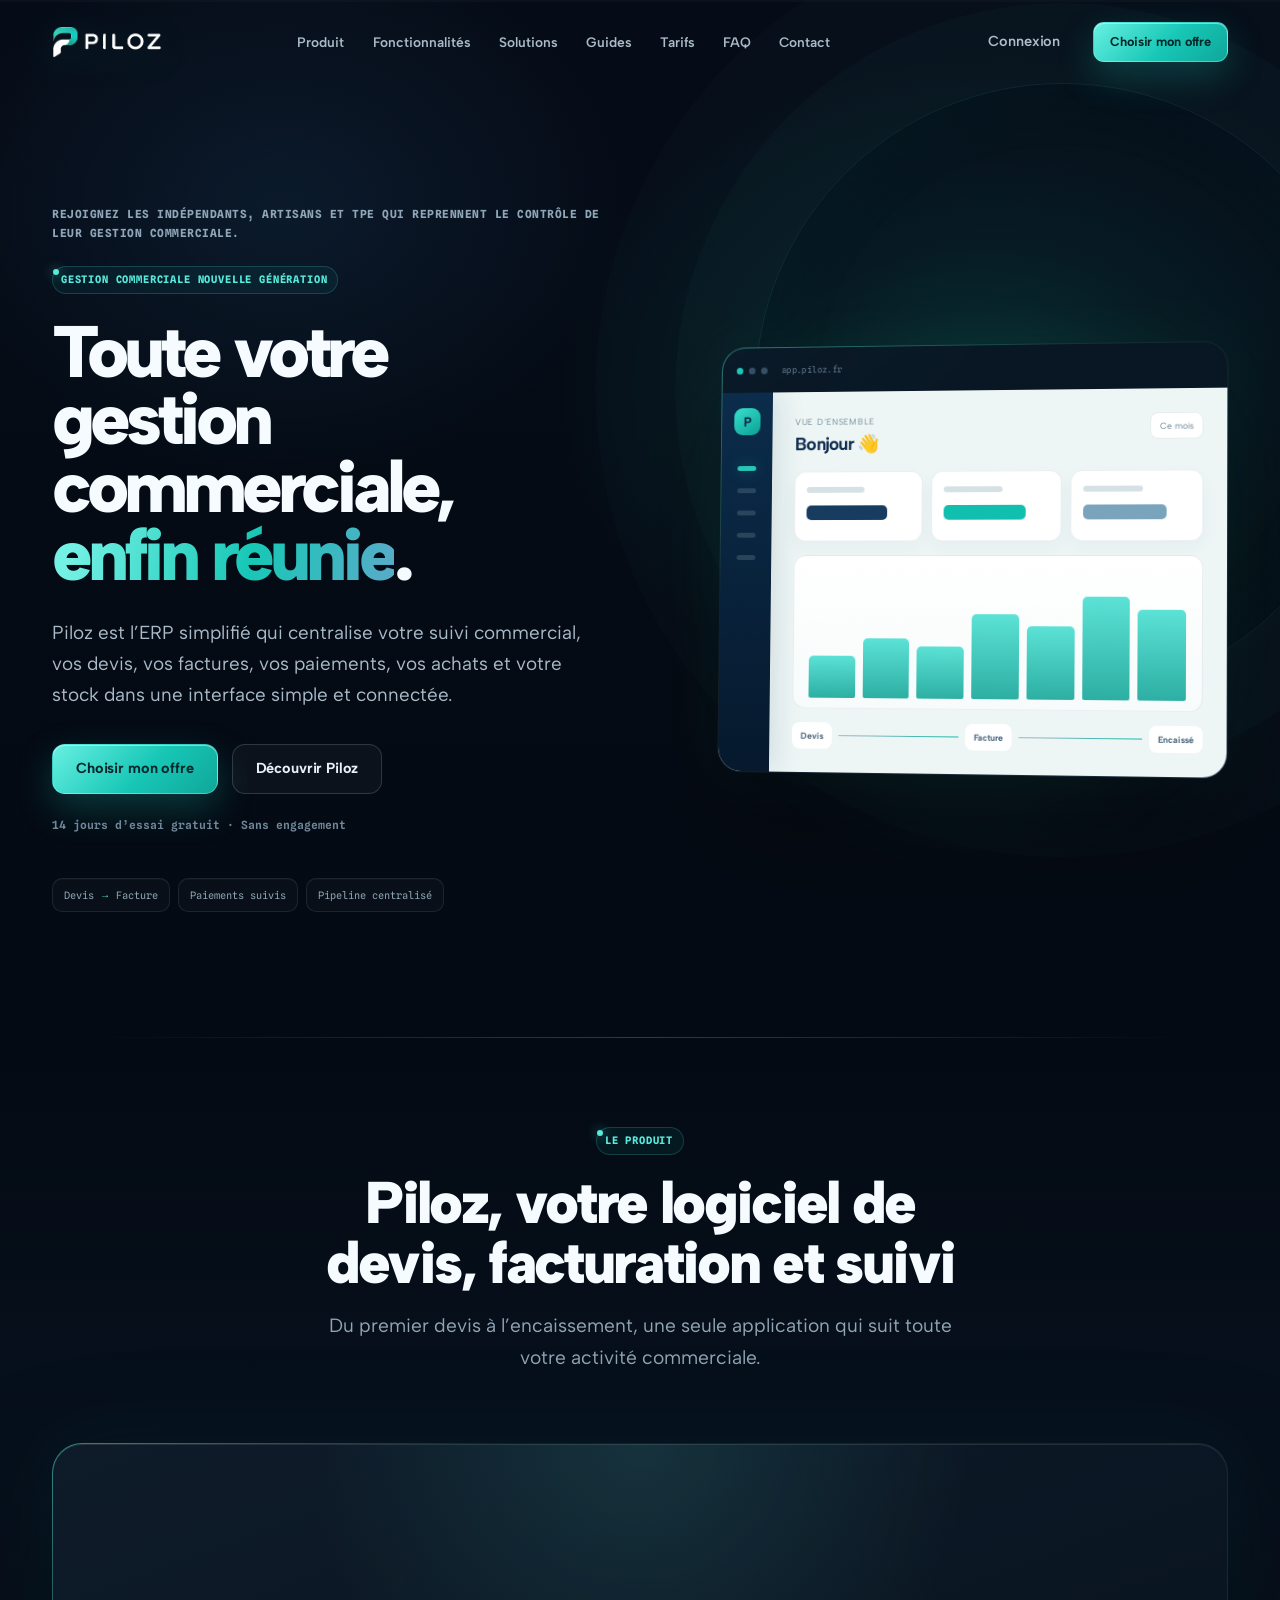
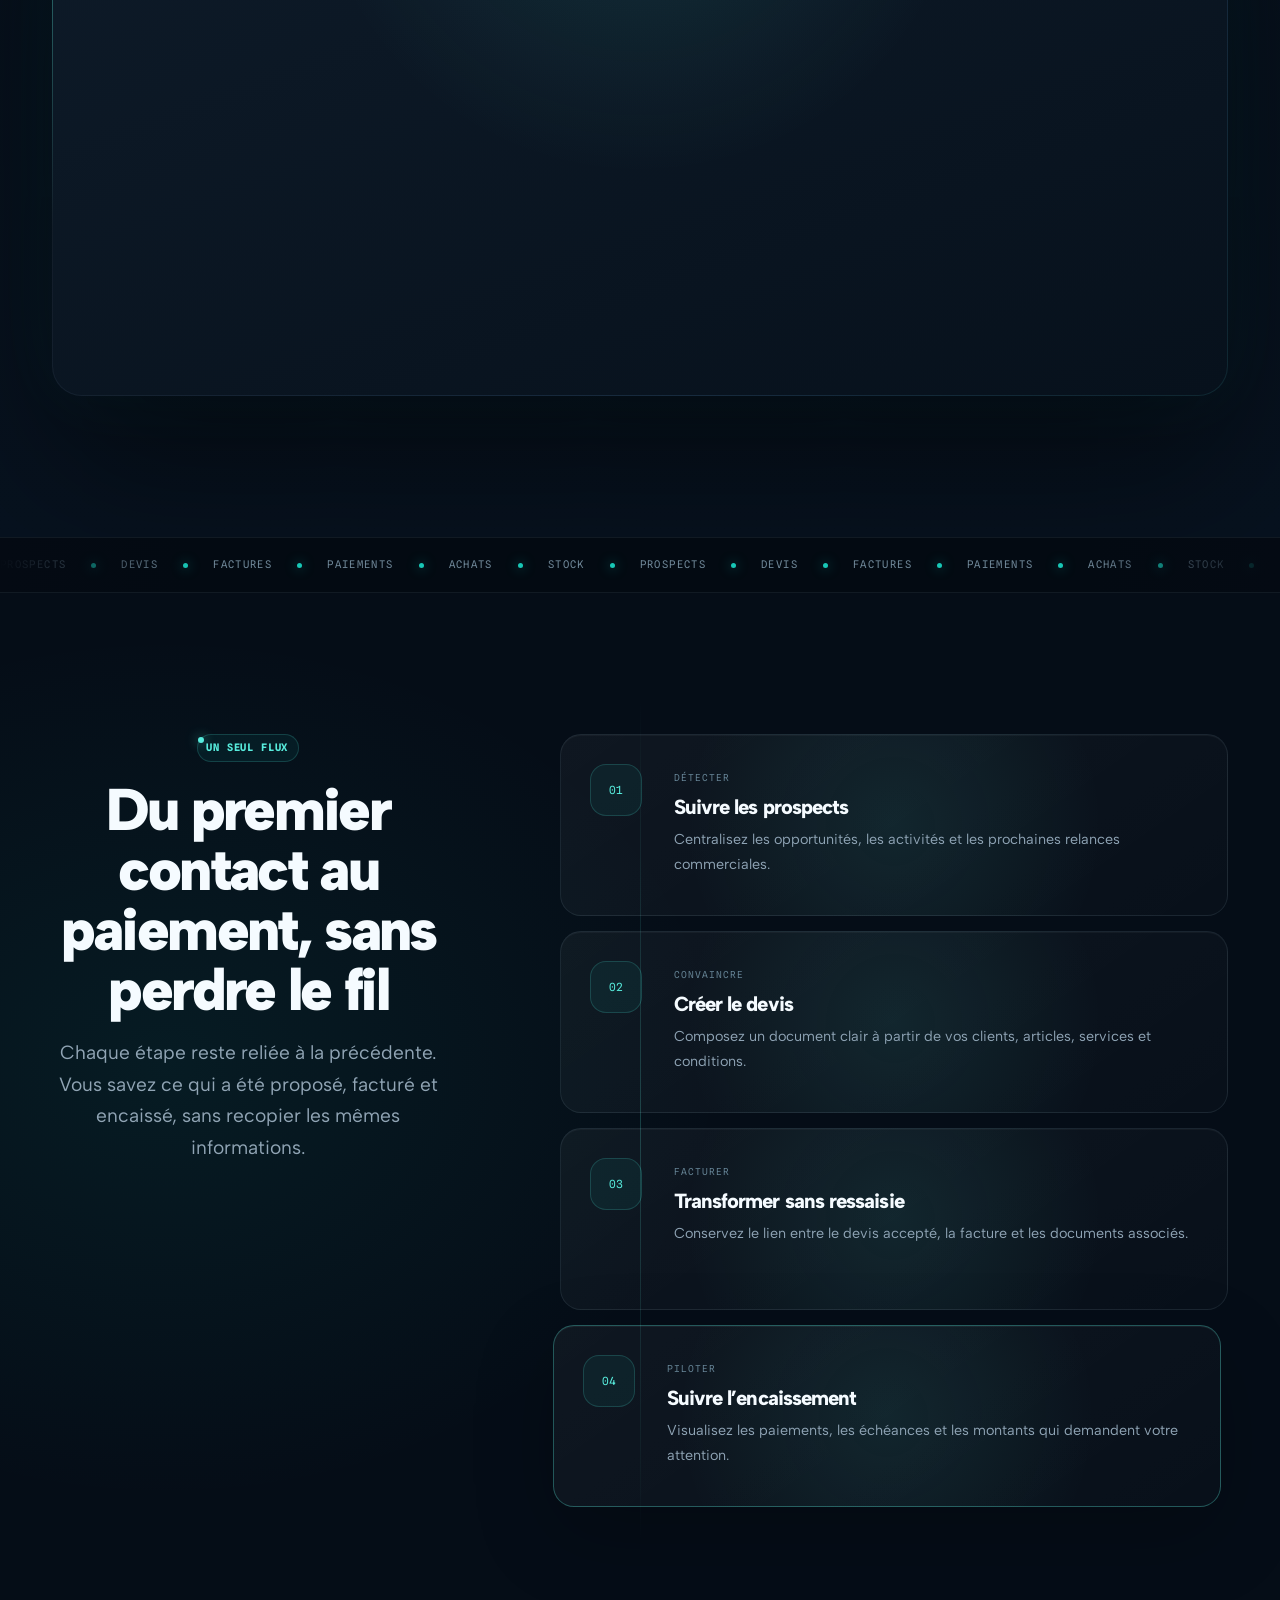
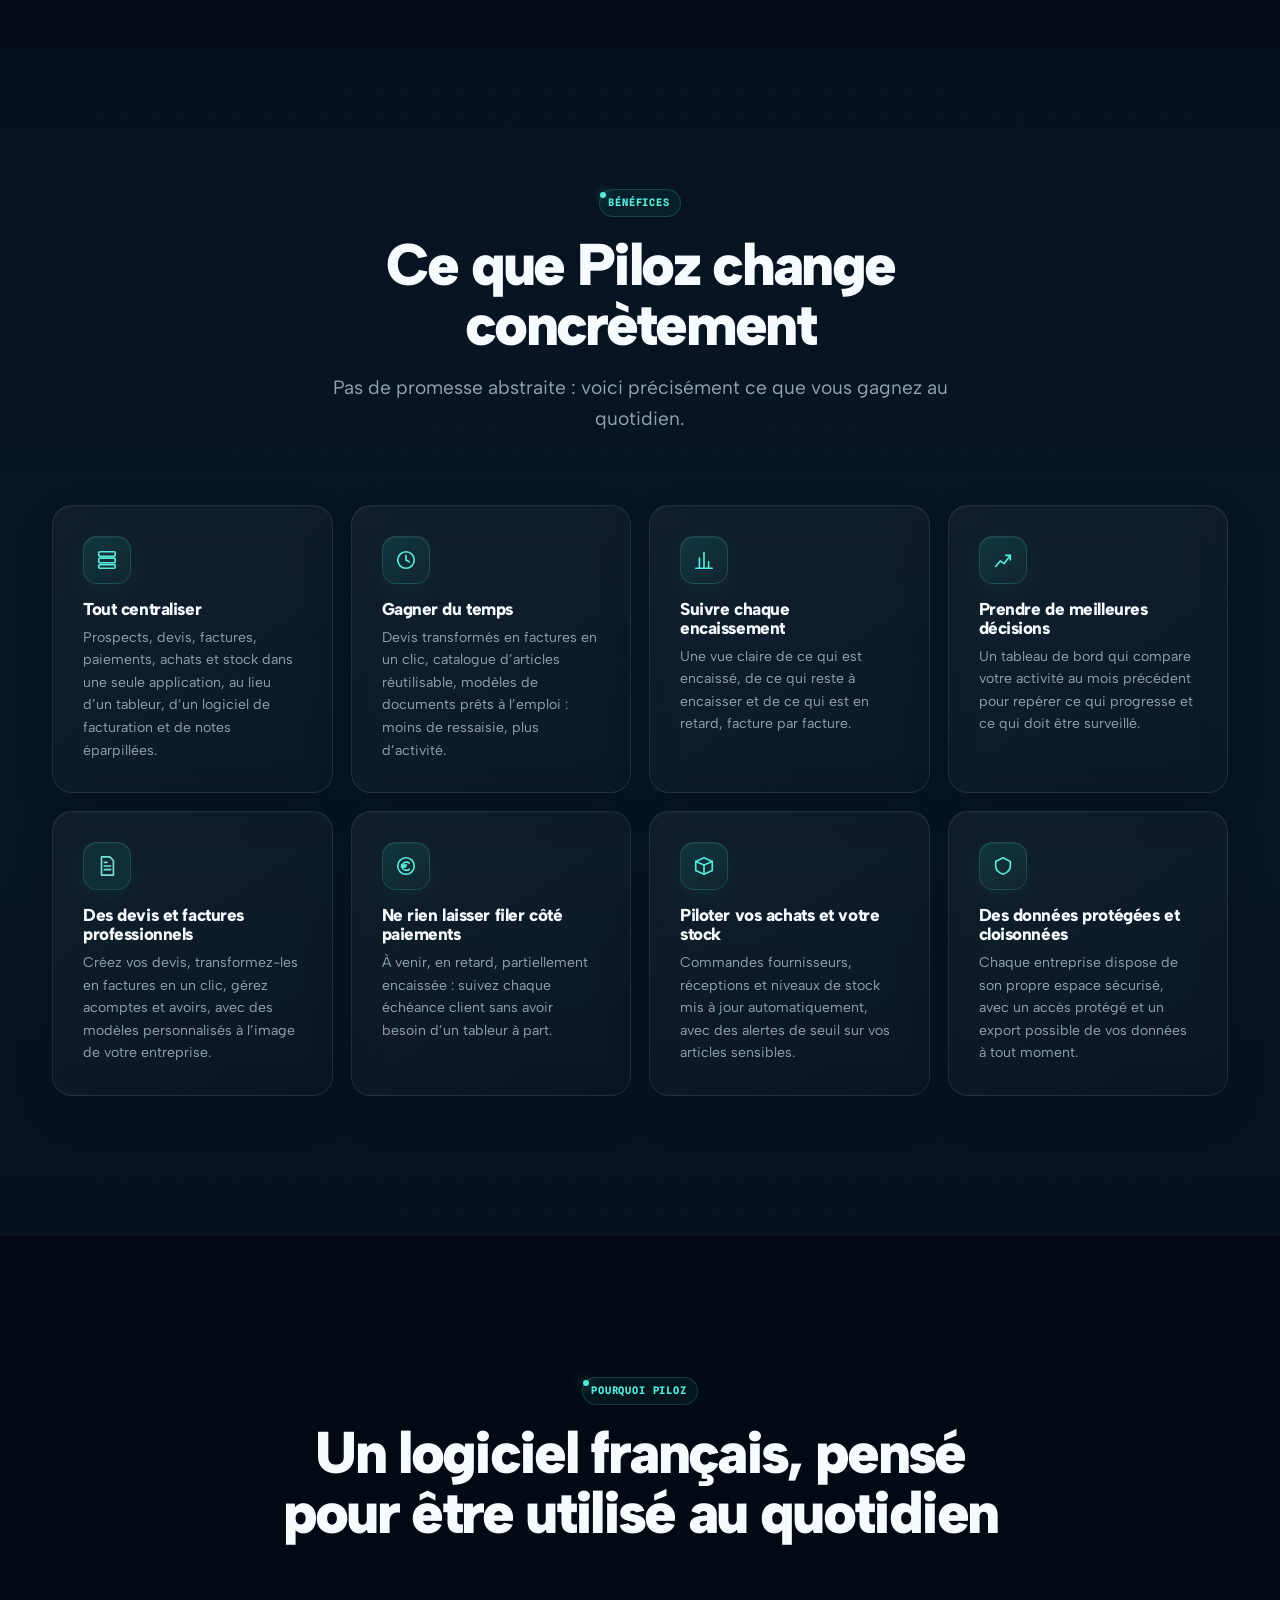
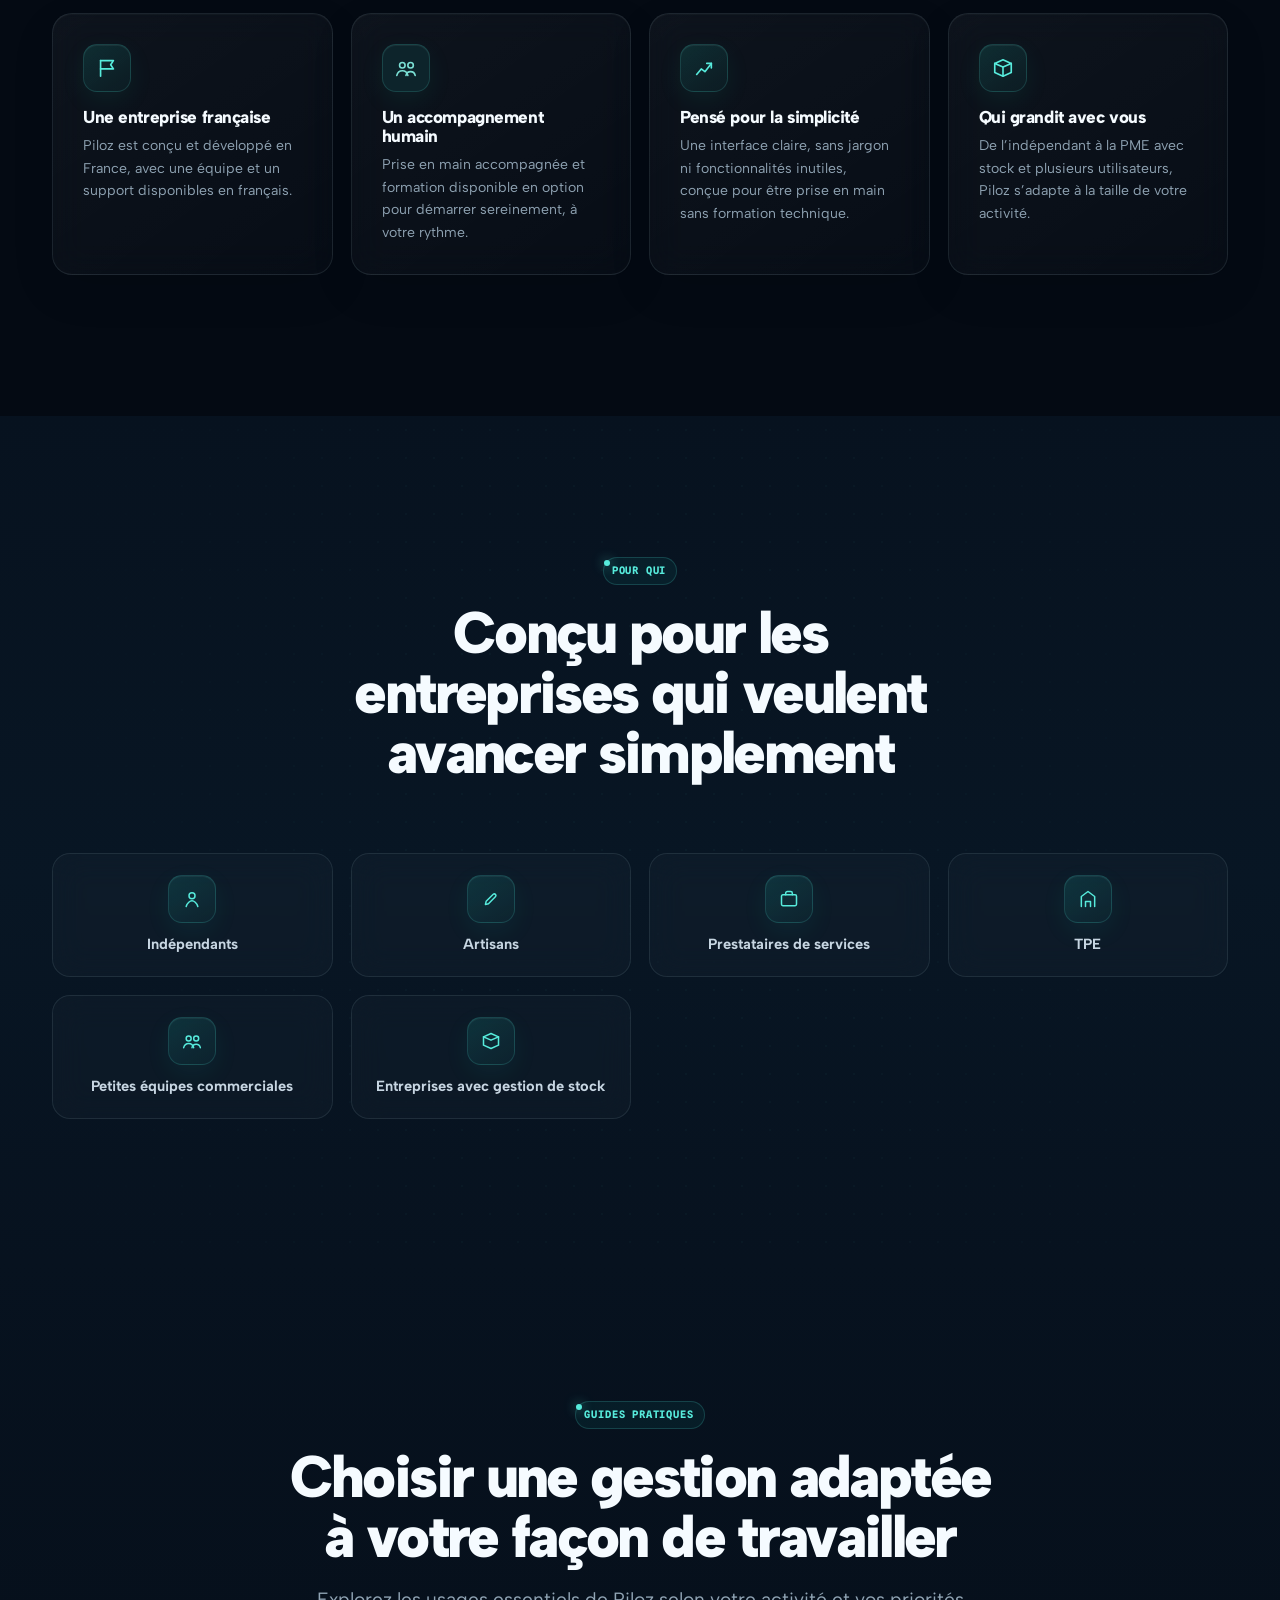
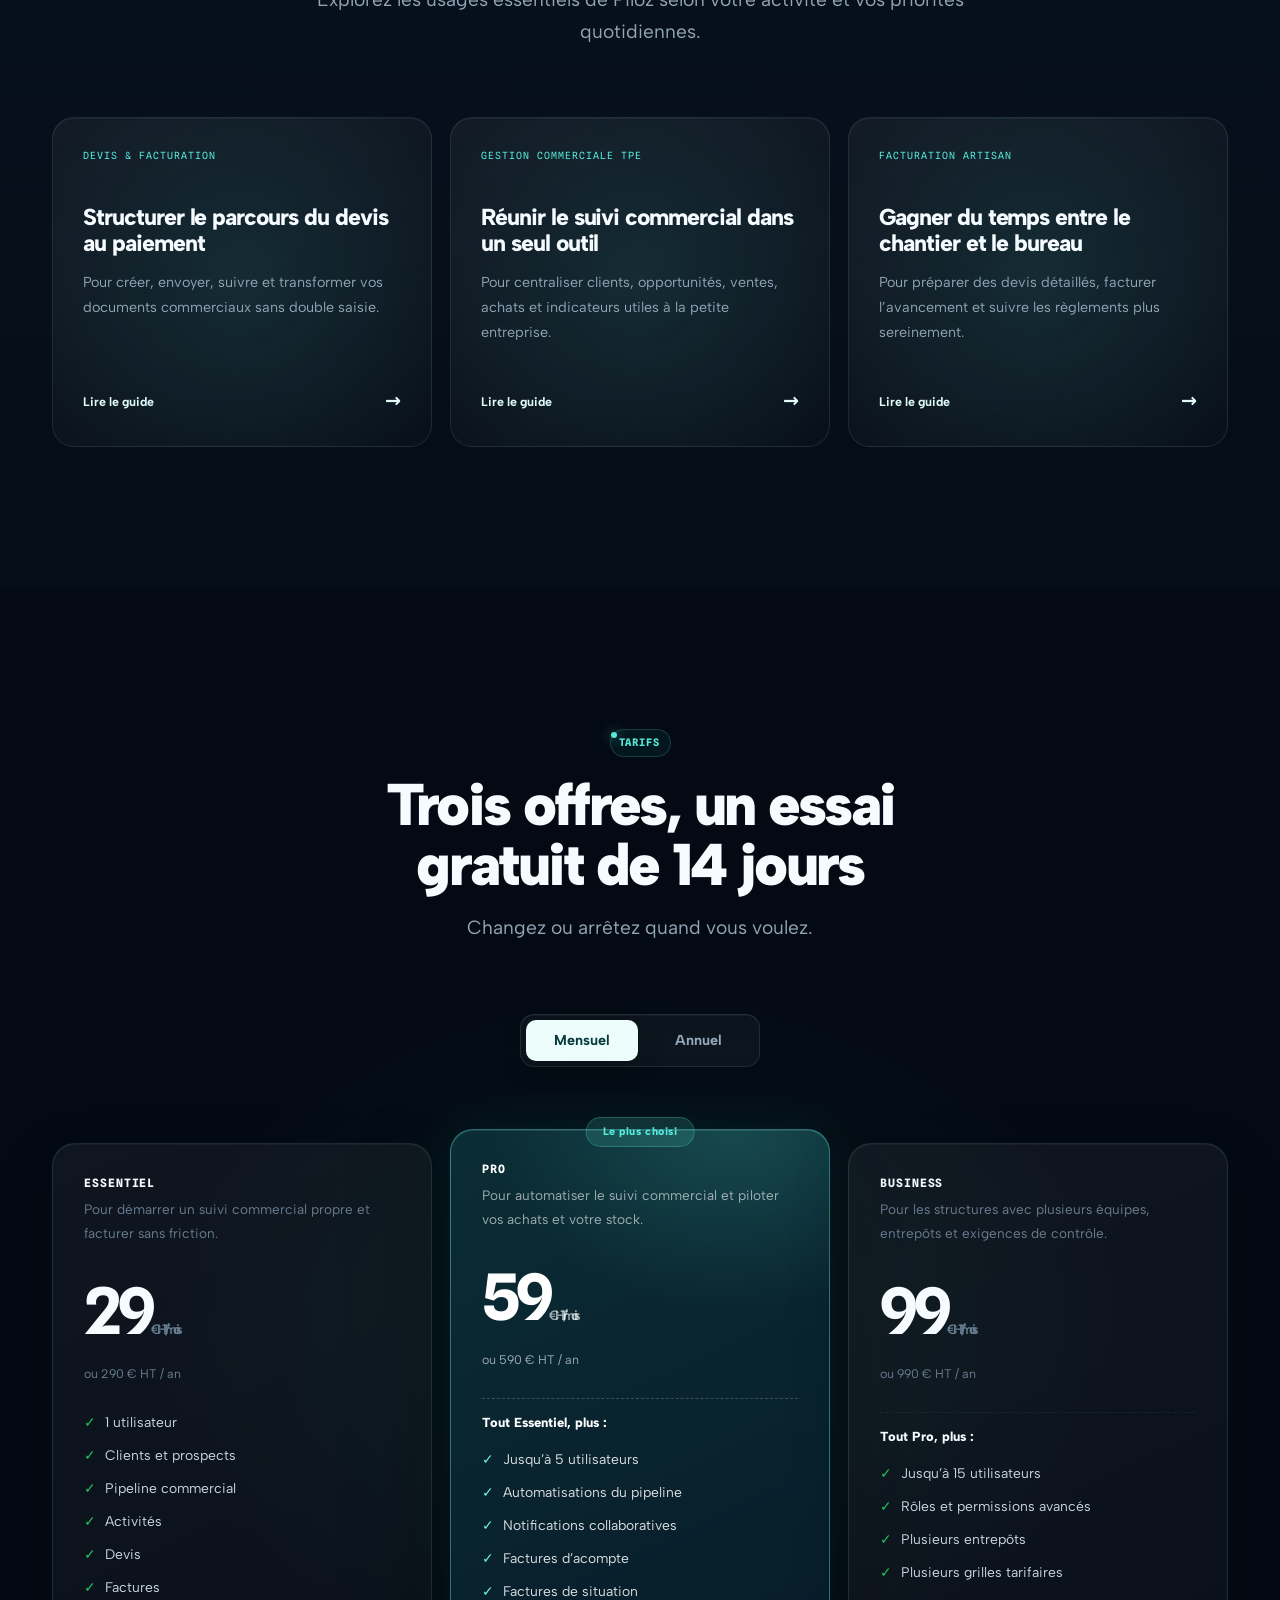
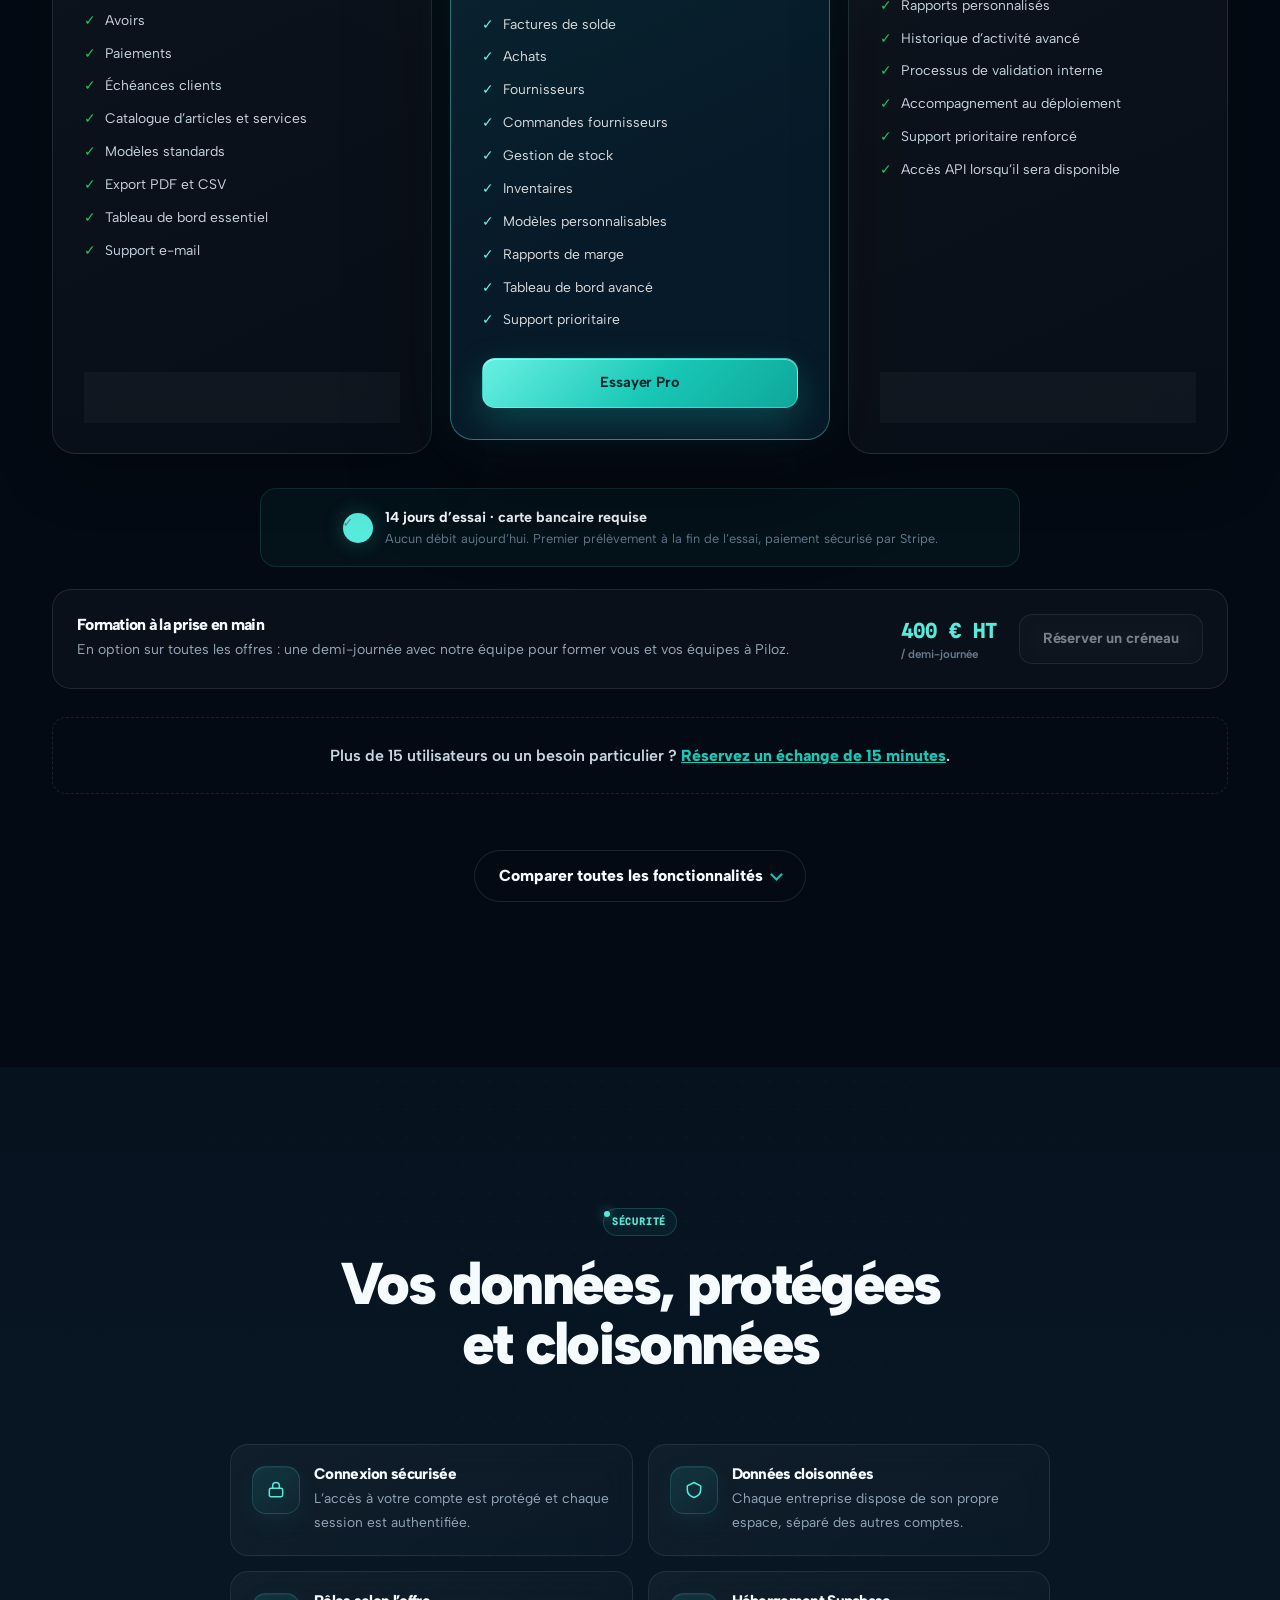
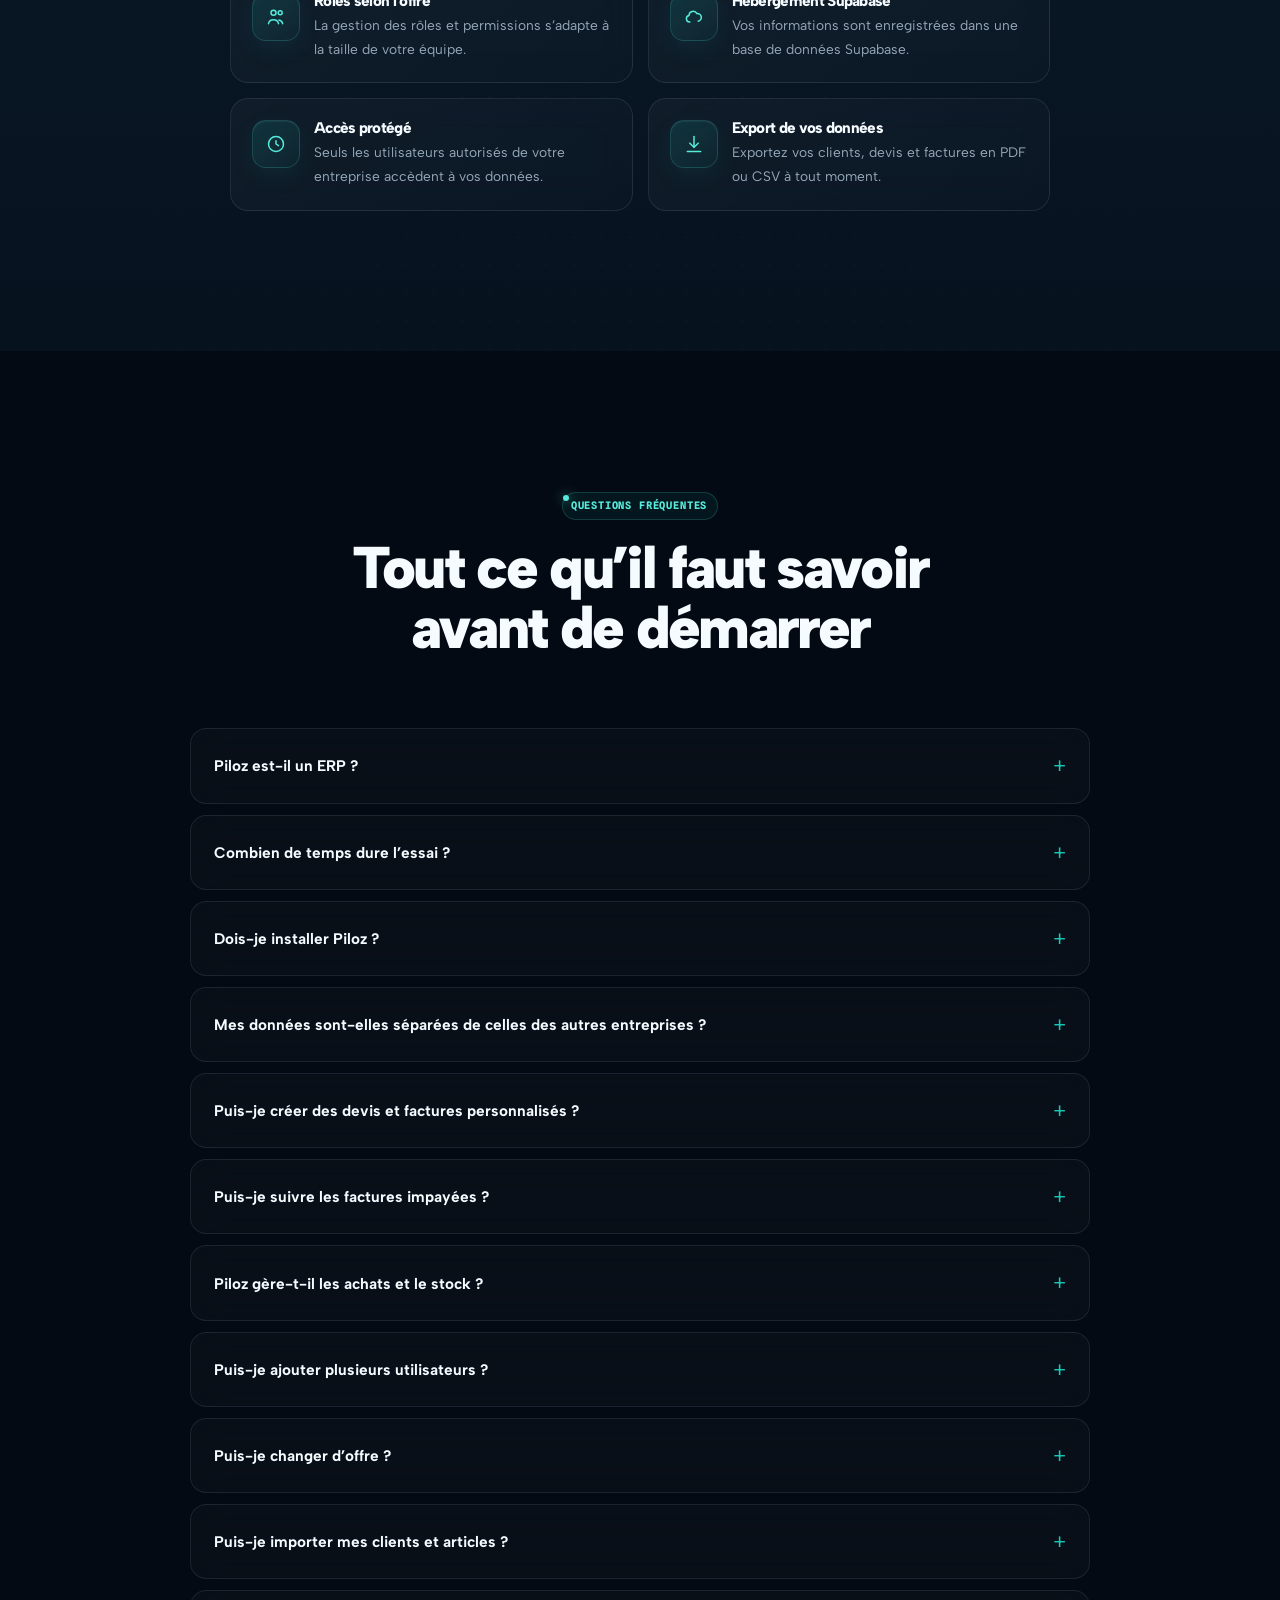
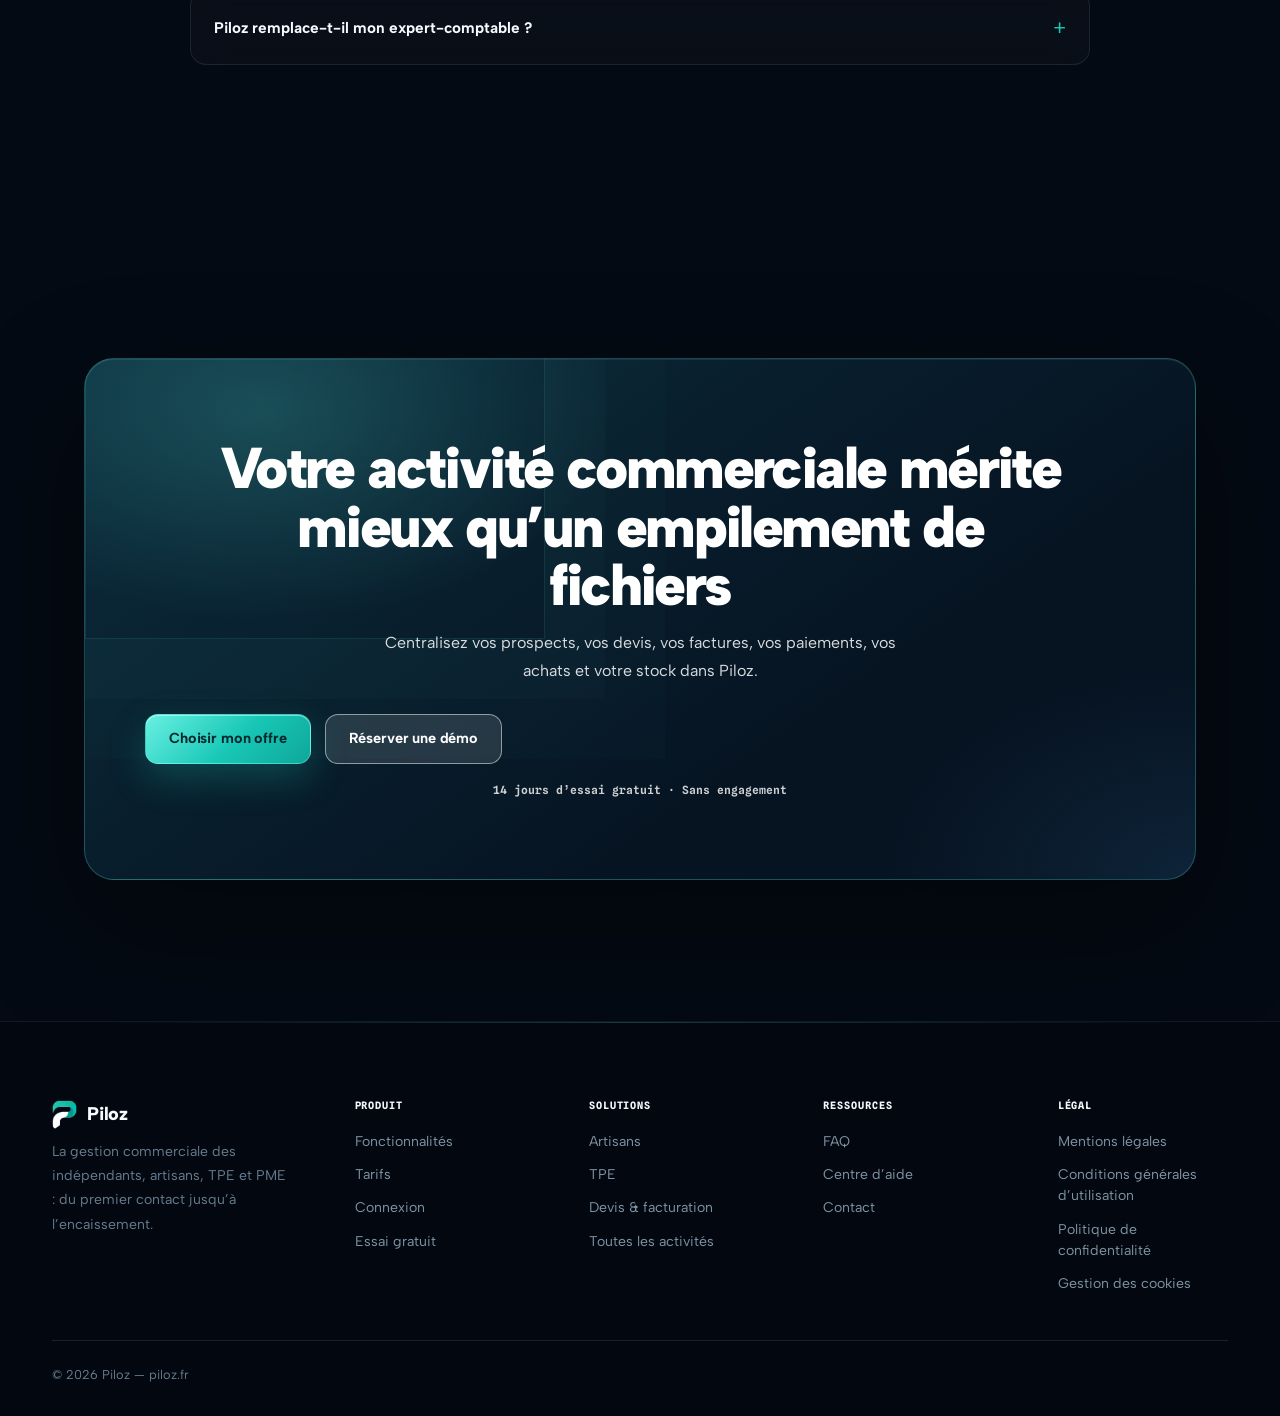
==== commit 9a7ea79c: "feat: amplifier le site avec SEO et animations immersives" ====
--- a/index.html
+++ b/index.html
@@ -3,7 +3,7 @@
 <head>
 <meta charset="UTF-8">
 <meta name="viewport" content="width=device-width, initial-scale=1.0">
-<title>Piloz — ERP simplifié pour la gestion commerciale, devis et factures</title>
+<title>Piloz | ERP de gestion commerciale pour TPE</title>
 <meta name="description" content="Piloz, l’ERP simplifié des indépendants, artisans et TPE : suivi commercial, devis, factures, paiements, achats et stock dans une seule interface. Essai gratuit 14 jours.">
 <link rel="canonical" href="https://piloz.fr/">
 <meta name="robots" content="index, follow">
@@ -16,16 +16,19 @@
 <meta property="og:site_name" content="Piloz">
 <meta property="og:locale" content="fr_FR">
 <meta property="og:url" content="https://piloz.fr/">
-<meta property="og:title" content="Piloz — ERP simplifié pour la gestion commerciale, devis et factures">
+<meta property="og:title" content="Piloz | ERP de gestion commerciale pour TPE">
 <meta property="og:description" content="Piloz, l’ERP simplifié des indépendants, artisans et TPE : suivi commercial, devis, factures, paiements, achats et stock dans une seule interface.">
 <meta property="og:image" content="https://piloz.fr/assets/images/og-image.png">
 <meta property="og:image:type" content="image/png">
 <meta property="og:image:width" content="1200">
 <meta property="og:image:height" content="630">
+<meta property="og:image:alt" content="Piloz, logiciel de gestion commerciale pour indépendants, artisans et TPE">
 <meta name="twitter:card" content="summary_large_image">
-<meta name="twitter:title" content="Piloz — ERP simplifié pour la gestion commerciale, devis et factures">
+<meta name="twitter:title" content="Piloz | ERP de gestion commerciale pour TPE">
 <meta name="twitter:description" content="Piloz, l’ERP simplifié des indépendants, artisans et TPE : suivi commercial, devis, factures, paiements, achats et stock dans une seule interface.">
 <meta name="twitter:image" content="https://piloz.fr/assets/images/og-image.png">
+<meta name="twitter:image:alt" content="Piloz, logiciel de gestion commerciale pour indépendants, artisans et TPE">
+<meta name="color-scheme" content="dark">
 
 <link rel="preconnect" href="https://fonts.googleapis.com">
 <link rel="preconnect" href="https://fonts.gstatic.com" crossorigin>
@@ -37,7 +40,7 @@
 <link rel="stylesheet" href="assets/css/components.css">
 <link rel="stylesheet" href="assets/css/animations.css">
 <link rel="stylesheet" href="assets/css/responsive.css">
-<link rel="stylesheet" href="assets/css/piloz-premium.css?v=20260726.1">
+<link rel="stylesheet" href="assets/css/piloz-premium.css?v=20260726.2">
 
 <script type="application/ld+json">
 {
@@ -96,6 +99,7 @@
 <body>
 
 <a class="skip-link" href="#contenu">Aller au contenu</a>
+<div class="scroll-progress" aria-hidden="true"><span></span></div>
 
 <header class="site-nav">
   <div class="container nav-inner">
@@ -104,6 +108,7 @@
       <a href="#produit">Produit</a>
       <a href="#fonctionnalites">Fonctionnalités</a>
       <a href="#solutions">Solutions</a>
+      <a href="#guides">Guides</a>
       <a href="#tarifs">Tarifs</a>
       <a href="#faq">FAQ</a>
       <a href="contact.html">Contact</a>
@@ -118,6 +123,7 @@
     <a href="#produit">Produit</a>
     <a href="#fonctionnalites">Fonctionnalités</a>
     <a href="#solutions">Solutions</a>
+    <a href="#guides">Guides</a>
     <a href="#tarifs">Tarifs</a>
     <a href="#faq">FAQ</a>
     <a href="contact.html">Contact</a>
@@ -242,6 +248,29 @@
     </div>
   </section>
 
+  <div class="signal-marquee" aria-label="Les modules réunis dans Piloz">
+    <div class="signal-marquee-track" aria-hidden="true">
+      <span>Prospects</span><i></i><span>Devis</span><i></i><span>Factures</span><i></i><span>Paiements</span><i></i><span>Achats</span><i></i><span>Stock</span><i></i>
+      <span>Prospects</span><i></i><span>Devis</span><i></i><span>Factures</span><i></i><span>Paiements</span><i></i><span>Achats</span><i></i><span>Stock</span><i></i>
+    </div>
+  </div>
+
+  <section class="section journey-section" id="flux" data-scene>
+    <div class="container">
+      <div class="section-head journey-head">
+        <span class="eyebrow">Un seul flux</span>
+        <h2>Du premier contact au paiement, sans perdre le fil</h2>
+        <p class="lede">Chaque étape reste reliée à la précédente. Vous savez ce qui a été proposé, facturé et encaissé, sans recopier les mêmes informations.</p>
+      </div>
+      <ol class="journey-grid">
+        <li class="journey-card" data-scene-step="1"><span>01</span><div><small>Détecter</small><h3>Suivre les prospects</h3><p>Centralisez les opportunités, les activités et les prochaines relances commerciales.</p></div></li>
+        <li class="journey-card" data-scene-step="2"><span>02</span><div><small>Convaincre</small><h3>Créer le devis</h3><p>Composez un document clair à partir de vos clients, articles, services et conditions.</p></div></li>
+        <li class="journey-card" data-scene-step="3"><span>03</span><div><small>Facturer</small><h3>Transformer sans ressaisie</h3><p>Conservez le lien entre le devis accepté, la facture et les documents associés.</p></div></li>
+        <li class="journey-card" data-scene-step="4"><span>04</span><div><small>Piloter</small><h3>Suivre l’encaissement</h3><p>Visualisez les paiements, les échéances et les montants qui demandent votre attention.</p></div></li>
+      </ol>
+    </div>
+  </section>
+
   <!-- BÉNÉFICES -->
   <section class="section section-alt" id="fonctionnalites">
     <div class="container">
@@ -359,6 +388,21 @@
           <div class="feature-icon"><svg width="20" height="20" viewBox="0 0 24 24" fill="none" stroke="currentColor" stroke-width="1.8" stroke-linecap="round" stroke-linejoin="round"><path d="M3 7l9-4 9 4-9 4z"/><path d="M3 7v10l9 4 9-4V7"/></svg></div>
           Entreprises avec gestion de stock
         </div>
+      </div>
+    </div>
+  </section>
+
+  <section class="section seo-hub" id="guides" data-scene>
+    <div class="container">
+      <div class="section-head">
+        <span class="eyebrow">Guides pratiques</span>
+        <h2>Choisir une gestion adaptée à votre façon de travailler</h2>
+        <p class="lede">Explorez les usages essentiels de Piloz selon votre activité et vos priorités quotidiennes.</p>
+      </div>
+      <div class="seo-card-grid">
+        <a class="seo-card" href="logiciel-devis-facturation.html"><span>Devis & facturation</span><h3>Structurer le parcours du devis au paiement</h3><p>Pour créer, envoyer, suivre et transformer vos documents commerciaux sans double saisie.</p><b>Lire le guide <i>→</i></b></a>
+        <a class="seo-card" href="logiciel-gestion-commerciale-tpe.html"><span>Gestion commerciale TPE</span><h3>Réunir le suivi commercial dans un seul outil</h3><p>Pour centraliser clients, opportunités, ventes, achats et indicateurs utiles à la petite entreprise.</p><b>Lire le guide <i>→</i></b></a>
+        <a class="seo-card" href="logiciel-facturation-artisan.html"><span>Facturation artisan</span><h3>Gagner du temps entre le chantier et le bureau</h3><p>Pour préparer des devis détaillés, facturer l’avancement et suivre les règlements plus sereinement.</p><b>Lire le guide <i>→</i></b></a>
       </div>
     </div>
   </section>
@@ -631,10 +675,10 @@
       </div>
       <div class="footer-col">
         <h4>Solutions</h4>
-        <a href="#solutions">Indépendants</a>
-        <a href="#solutions">Artisans</a>
-        <a href="#solutions">TPE</a>
-        <a href="#solutions">Gestion commerciale</a>
+        <a href="logiciel-facturation-artisan.html">Artisans</a>
+        <a href="logiciel-gestion-commerciale-tpe.html">TPE</a>
+        <a href="logiciel-devis-facturation.html">Devis & facturation</a>
+        <a href="#solutions">Toutes les activités</a>
       </div>
       <div class="footer-col">
         <h4>Ressources</h4>
@@ -656,6 +700,6 @@
   </div>
 </footer>
 
-<script type="module" src="assets/js/main.js?v=20260726.1"></script>
+<script type="module" src="assets/js/main.js?v=20260726.2"></script>
 </body>
 </html>
--- a/assets/css/piloz-premium.css
+++ b/assets/css/piloz-premium.css
@@ -164,6 +164,8 @@
 .hero-atlas span{display:inline-flex;align-items:center;gap:8px;min-height:34px;padding:7px 11px;border:1px solid rgba(181,220,229,.11);border-radius:10px;background:rgba(255,255,255,.025);color:#8ca3b3;font-family:var(--font-mono);font-size:.64rem;box-shadow:inset 0 1px rgba(255,255,255,.025)}
 .hero-atlas i{color:var(--primary-2);font-style:normal}
 .hero-console{
+  --console-x:0px;
+  --console-y:0px;
   position:relative;
   z-index:1;
   padding:1px;
@@ -172,6 +174,8 @@
   box-shadow:0 50px 120px rgba(0,0,0,.44),0 0 80px rgba(24,199,182,.08);
   transform:perspective(1400px) rotateY(-5deg) rotateX(1.5deg);
   transform-origin:center right;
+  translate:var(--console-x) var(--console-y);
+  transition:translate .45s var(--ease);
   animation:console-float 7s ease-in-out infinite alternate;
 }
 .hero-console::before{content:"";position:absolute;inset:-18%;z-index:-1;border-radius:50%;background:radial-gradient(circle,rgba(24,199,182,.17),transparent 65%);filter:blur(25px)}
@@ -302,6 +306,36 @@
 .footer-col a{color:#7f94a5}
 .footer-col a:hover{color:var(--primary-2);transform:translateX(2px)}
 
+/* Immersive product narrative */
+.scroll-progress{position:fixed;inset:0 0 auto;z-index:1000;height:2px;pointer-events:none;background:rgba(255,255,255,.025)}
+.scroll-progress span{display:block;width:100%;height:100%;transform:scaleX(var(--scroll-progress,0));transform-origin:left;background:linear-gradient(90deg,#57ebdc,#18c7b6,#5baac9);box-shadow:0 0 18px rgba(87,235,220,.58);will-change:transform}
+.signal-marquee{position:relative;overflow:hidden;border-block:1px solid rgba(178,218,229,.08);background:#030a12}
+.signal-marquee::before,.signal-marquee::after{content:"";position:absolute;inset:0 auto 0;z-index:2;width:15vw;pointer-events:none;background:linear-gradient(90deg,var(--paper),transparent)}
+.signal-marquee::after{right:0;left:auto;transform:scaleX(-1)}
+.signal-marquee-track{display:flex;align-items:center;gap:25px;width:max-content;padding:19px 0;color:#6f8798;font-family:var(--font-mono);font-size:.66rem;letter-spacing:.13em;text-transform:uppercase;animation:signal-marquee 27s linear infinite}
+.signal-marquee-track span{white-space:nowrap}.signal-marquee-track i{width:5px;height:5px;border-radius:50%;background:var(--primary);box-shadow:0 0 12px rgba(24,199,182,.65)}
+@keyframes signal-marquee{to{transform:translateX(-50%)}}
+
+.journey-section{overflow:clip;background:radial-gradient(800px 620px at 13% 45%,rgba(24,199,182,.08),transparent 70%),#050d17}
+.journey-section::before{content:"";position:absolute;inset:10% auto 10% 50%;width:1px;background:linear-gradient(transparent,rgba(87,235,220,.22),transparent)}
+.journey-section>.container{display:grid;grid-template-columns:minmax(280px,.74fr) minmax(0,1.26fr);gap:clamp(56px,9vw,130px);align-items:start}
+.journey-head{position:sticky;top:130px;margin:0}.journey-head .lede{margin-inline:0;color:#91a5b5}
+.journey-grid{display:grid;gap:15px;margin:0;padding:0;list-style:none;counter-reset:journey}
+.journey-card{--spot-x:50%;--spot-y:50%;position:relative;display:grid;grid-template-columns:62px 1fr;gap:22px;min-height:182px;padding:29px;border:1px solid rgba(178,218,229,.1);border-radius:21px;background:radial-gradient(380px circle at var(--spot-x) var(--spot-y),rgba(87,235,220,.09),transparent 55%),linear-gradient(145deg,rgba(255,255,255,.045),rgba(255,255,255,.016));box-shadow:inset 0 1px rgba(255,255,255,.035);transition:border-color .4s ease,transform .5s var(--ease),opacity .5s ease;overflow:hidden}
+.journey-card>span{display:grid;place-items:center;width:52px;height:52px;border:1px solid rgba(87,235,220,.18);border-radius:16px;color:var(--primary-2);background:rgba(24,199,182,.07);font-family:var(--font-mono);font-size:.7rem}.journey-card small{color:#638092;font-family:var(--font-mono);font-size:.6rem;letter-spacing:.11em;text-transform:uppercase}.journey-card h3{margin:8px 0 9px;font-size:1.28rem}.journey-card p{margin:0;color:#8fa4b5;font-size:.9rem}.journey-card.is-active{border-color:rgba(87,235,220,.32);transform:translateX(-7px);box-shadow:0 28px 80px rgba(0,0,0,.22),inset 0 1px rgba(255,255,255,.05)}
+
+.seo-hub{background:linear-gradient(180deg,#07121f,#050d17)}
+.seo-card-grid{display:grid;grid-template-columns:repeat(3,1fr);gap:18px}
+.seo-card{--spot-x:50%;--spot-y:50%;position:relative;display:flex;flex-direction:column;min-height:330px;padding:30px;border:1px solid rgba(178,218,229,.11);border-radius:22px;color:var(--ink);background:radial-gradient(420px circle at var(--spot-x) var(--spot-y),rgba(87,235,220,.1),transparent 55%),linear-gradient(155deg,rgba(255,255,255,.05),rgba(255,255,255,.015));box-shadow:inset 0 1px rgba(255,255,255,.035);overflow:hidden;transition:transform .35s var(--ease),border-color .35s ease,box-shadow .35s ease}
+.seo-card>span{color:var(--primary-2);font-family:var(--font-mono);font-size:.62rem;letter-spacing:.1em;text-transform:uppercase}.seo-card h3{margin:42px 0 14px;font-size:1.45rem;line-height:1.1}.seo-card p{margin:0;color:#8fa4b5;font-size:.9rem}.seo-card b{display:flex;align-items:center;justify-content:space-between;margin-top:auto;padding-top:34px;color:#dffbf8;font-size:.78rem}.seo-card b i{font-style:normal;font-size:1.2rem;transition:transform .25s ease}.seo-card:hover{color:#fff;transform:translateY(-7px);border-color:rgba(87,235,220,.35);box-shadow:0 35px 90px rgba(0,0,0,.3)}.seo-card:hover b i{transform:translateX(5px)}
+
+/* SEO editorial pages */
+.seo-page{min-height:80vh}.seo-hero{position:relative;overflow:hidden;padding:clamp(145px,17vw,205px) 0 clamp(72px,9vw,118px);background:radial-gradient(720px 500px at 80% 38%,rgba(24,199,182,.14),transparent 70%),linear-gradient(180deg,#050d18,var(--paper))}.seo-hero::after{content:"";position:absolute;right:-8vw;top:15%;width:min(50vw,650px);aspect-ratio:1;border:1px solid rgba(87,235,220,.11);border-radius:50%;box-shadow:0 0 0 70px rgba(87,235,220,.016),0 0 0 140px rgba(87,235,220,.009);pointer-events:none}.seo-breadcrumb{display:flex;gap:9px;margin-bottom:30px;color:#71899a;font-family:var(--font-mono);font-size:.65rem;text-transform:uppercase;letter-spacing:.07em}.seo-breadcrumb a{color:#91a9ba}.seo-breadcrumb a:hover{color:var(--primary-2)}.seo-hero-copy{position:relative;z-index:1;max-width:900px}.seo-hero h1{max-width:900px;margin:18px 0 25px;font-size:clamp(3rem,6.5vw,6.2rem);line-height:.92;letter-spacing:-.068em;text-wrap:balance}.seo-hero .lede{max-width:760px;color:#a6b8c6;font-size:clamp(1.02rem,1.8vw,1.25rem)}.seo-trust-row{display:flex;flex-wrap:wrap;gap:9px;margin-top:34px}.seo-trust-row span{padding:8px 11px;border:1px solid rgba(178,218,229,.11);border-radius:10px;color:#88a0b1;background:rgba(255,255,255,.025);font-family:var(--font-mono);font-size:.62rem}.editorial-grid{display:grid;grid-template-columns:minmax(0,1.25fr) minmax(280px,.75fr);gap:clamp(45px,8vw,110px);align-items:start}.editorial-copy{max-width:760px}.editorial-copy h2{margin:0 0 25px;font-size:clamp(2rem,4vw,3.5rem)}.editorial-copy h3{margin:42px 0 14px;font-size:1.45rem}.editorial-copy p,.editorial-copy li{color:#95aabb}.editorial-copy ul{display:grid;gap:12px;padding-left:20px}.editorial-aside{position:sticky;top:110px;display:grid;gap:12px;padding:25px;border:1px solid rgba(87,235,220,.16);border-radius:21px;background:rgba(24,199,182,.045)}.editorial-aside small{color:var(--primary-2);font-family:var(--font-mono);font-size:.62rem;text-transform:uppercase;letter-spacing:.09em}.editorial-aside h2{margin:0;font-size:1.55rem}.editorial-aside p{margin:0;color:#8fa5b5;font-size:.86rem}.usecase-grid{display:grid;grid-template-columns:repeat(3,1fr);gap:16px}.usecase-card{min-height:220px;padding:27px;border:1px solid rgba(178,218,229,.1);border-radius:19px;background:rgba(255,255,255,.025)}.usecase-card>span{color:var(--primary-2);font-family:var(--font-mono);font-size:.64rem}.usecase-card h3{margin:24px 0 11px;font-size:1.15rem}.usecase-card p{margin:0;color:#8fa5b5;font-size:.88rem}.related-guides{display:grid;grid-template-columns:repeat(2,1fr);gap:16px}.related-guides a{padding:25px;border:1px solid rgba(178,218,229,.1);border-radius:18px;color:#eaf5f8;background:rgba(255,255,255,.025);transition:all .25s ease}.related-guides a:hover{border-color:rgba(87,235,220,.3);background:rgba(24,199,182,.045);transform:translateY(-3px)}
+
+[data-scene]{opacity:0;transform:translateY(32px);transition:opacity .85s var(--ease),transform .85s var(--ease)}[data-scene].is-inview{opacity:1;transform:none}
+.piloz-spotlight{--spot-x:50%;--spot-y:50%}
+.piloz-magnetic{translate:var(--magnetic-x,0) var(--magnetic-y,0);transition:translate .28s var(--ease),transform .25s var(--ease),box-shadow .25s ease}
+
 /* Motion */
 .reveal{transform:translateY(30px) scale(.99);transition:opacity .85s var(--ease),transform .85s var(--ease)}
 .reveal-stagger>*{transform:translateY(28px) scale(.985);transition:opacity .75s var(--ease),transform .75s var(--ease)}
@@ -315,12 +349,15 @@
 @media(max-width:1024px){
   .hero{min-height:auto;padding-bottom:92px}
   .hero::before{right:-20vw;width:70vw;opacity:.72}
-  .hero-inner{grid-template-columns:1fr;gap:60px}
+  .hero-inner{grid-template-columns:minmax(0,1fr);gap:60px}
   .hero-copy{max-width:800px}
   .hero h1{max-width:800px}
-  .hero-console{width:min(720px,100%);transform:none;animation:none}
+  .hero-console{width:min(720px,100%);min-width:0;transform:none;animation:none}
+  .hero-console-shell,.hero-console-content{min-width:0}
   .plan-card.is-featured{transform:none}
   .plan-card.is-featured:hover{transform:translateY(-6px)}
+  .journey-section>.container{grid-template-columns:1fr}.journey-head{position:static}.journey-section::before{display:none}
+  .seo-card-grid,.usecase-grid{grid-template-columns:repeat(2,1fr)}
 }
 @media(max-width:900px){
   .site-nav::before{inset:5px 10px auto}
@@ -330,26 +367,31 @@
   .device-screen,.showcase{min-height:430px}
   .showcase{padding:26px}
   .pricing-grid{grid-template-columns:1fr;max-width:620px;margin-inline:auto}
+  .editorial-grid{grid-template-columns:1fr}
+  .editorial-aside{position:static}
 }
 @media(max-width:640px){
   :root{--section-y:76px}
   .site-nav .brand{flex:0 0 94px;min-width:94px;overflow:visible}
   .site-nav .brand-logo{width:94px;max-width:none;height:auto}
-  .site-nav>.nav-inner>.nav-actions .btn-ghost{display:none}
+  .site-nav>.nav-inner>.nav-actions{display:none!important}
+  .site-nav .nav-toggle{display:flex!important;margin-left:auto}
   .nav-inner{gap:12px}
   .nav-inner>.nav-actions{margin-left:auto}
   .hero{padding:118px 0 72px;text-align:left}
-  .hero h1{font-size:clamp(2.65rem,14.5vw,4.2rem);line-height:.94}
+  .hero h1{max-width:100%;font-size:clamp(2.55rem,12.5vw,3.25rem);line-height:.94}
   .hero-hook{font-size:.61rem;line-height:1.55}
   .hero .lede{font-size:.98rem}
   .hero-atlas{margin-top:28px;gap:6px}
   .hero-atlas span{font-size:.57rem;padding:6px 8px}
   .hero-inner{gap:44px}
-  .hero-console{margin-inline:-7px;border-radius:19px}
+  .hero-inner,.hero-inner>*{width:100%;max-width:100%;min-width:0}
+  .hero-copy{overflow:hidden}
+  .hero-console{width:100%;min-width:0;margin-inline:0;border-radius:19px}
   .hero-console-bar{height:38px;border-radius:18px 18px 0 0}
-  .hero-console-shell{grid-template-columns:40px 1fr;min-height:300px;border-radius:0 0 18px 18px}
+  .hero-console-shell{width:100%;min-width:0;grid-template-columns:40px minmax(0,1fr);min-height:300px;border-radius:0 0 18px 18px}
   .hero-console-shell>aside{gap:13px;padding:12px 6px}.hero-console-shell>aside b{width:25px;height:25px}.hero-console-shell>aside i{width:16px}
-  .hero-console-content{gap:10px;padding:15px}.hero-console-metrics i{height:58px}.hero-console-metrics i::before{left:8px;top:11px}.hero-console-metrics i::after{left:8px;top:27px;height:12px}.hero-console-chart{min-height:100px;padding:12px 10px 8px}.hero-console-flow{display:none}
+  .hero-console-content{min-width:0;overflow:hidden;gap:10px;padding:15px}.hero-console-metrics{grid-template-columns:repeat(3,minmax(0,1fr))}.hero-console-metrics i{height:58px}.hero-console-metrics i::before{left:8px;top:11px}.hero-console-metrics i::after{left:8px;top:27px;height:12px}.hero-console-chart{min-width:0;min-height:100px;padding:12px 10px 8px}.hero-console-flow{display:none}
   .section-head{text-align:left;margin-bottom:38px}
   .section-head h2{font-size:2.2rem}
   .section-head .lede{margin-inline:0}
@@ -365,6 +407,9 @@
   .cta-band h2,.cta-band p{margin-inline:0}
   .cta-band .hero-actions{margin-inline:0}
   .footer-top{gap:38px}
+  .signal-marquee-track{padding:16px 0;font-size:.58rem}
+  .journey-card{grid-template-columns:46px 1fr;gap:15px;min-height:0;padding:22px}.journey-card>span{width:42px;height:42px;border-radius:13px}.journey-card.is-active{transform:none}
+  .seo-card-grid,.usecase-grid,.related-guides,.editorial-grid{grid-template-columns:1fr}.seo-card{min-height:270px;padding:25px}.seo-card h3{margin-top:34px}.seo-hero{padding:122px 0 75px}.seo-hero h1{font-size:clamp(2.7rem,13vw,4.3rem)}.editorial-aside{position:static}
 }
 
 @media(prefers-reduced-motion:reduce){
@@ -372,4 +417,7 @@
   .piloz-premium-ready .hero .eyebrow,.piloz-premium-ready .hero h1,.piloz-premium-ready .hero .lede,.piloz-premium-ready .hero-actions,.piloz-premium-ready .hero-meta,.piloz-premium-ready .hero-atlas{animation:none}
   .device-frame{transform:none!important}
   .hero-console{animation:none;transform:none}
-}
+  .signal-marquee-track{animation:none}
+  [data-scene]{opacity:1;transform:none}
+  .piloz-magnetic{translate:none!important}
+}
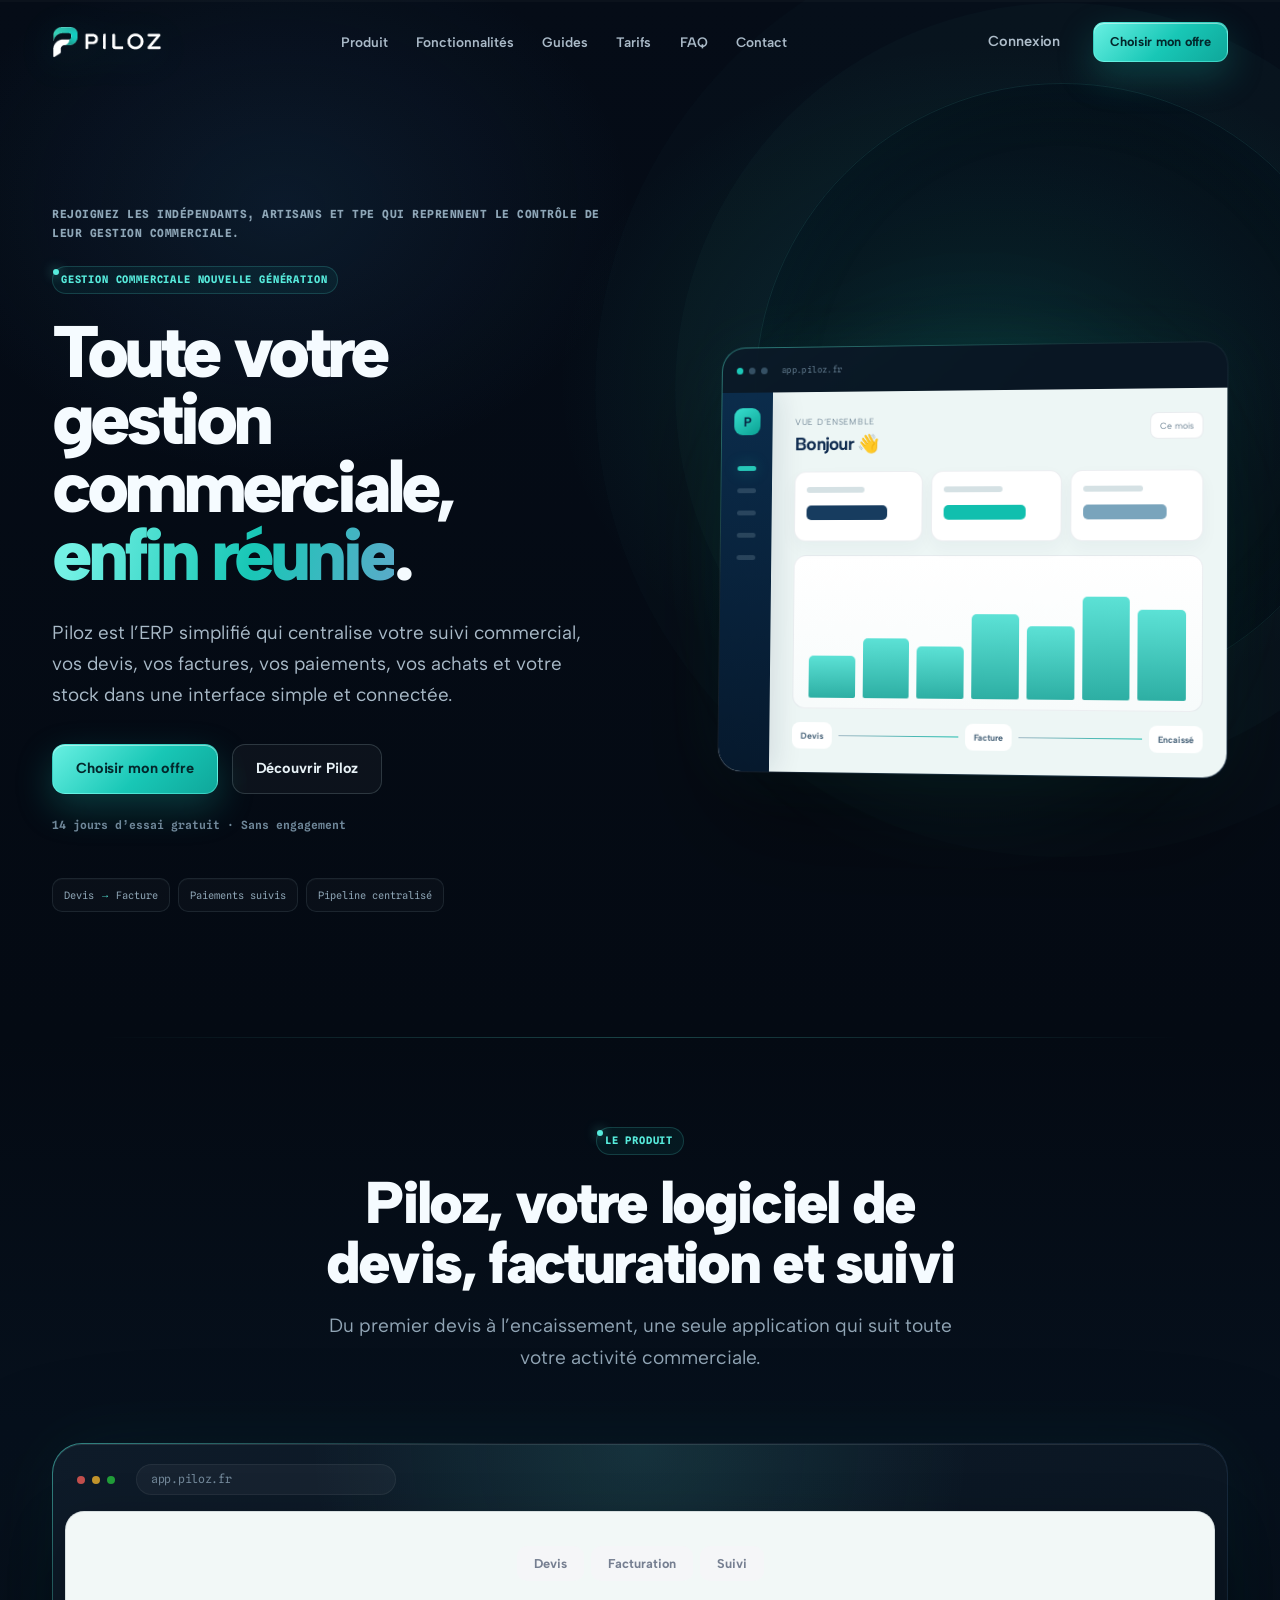
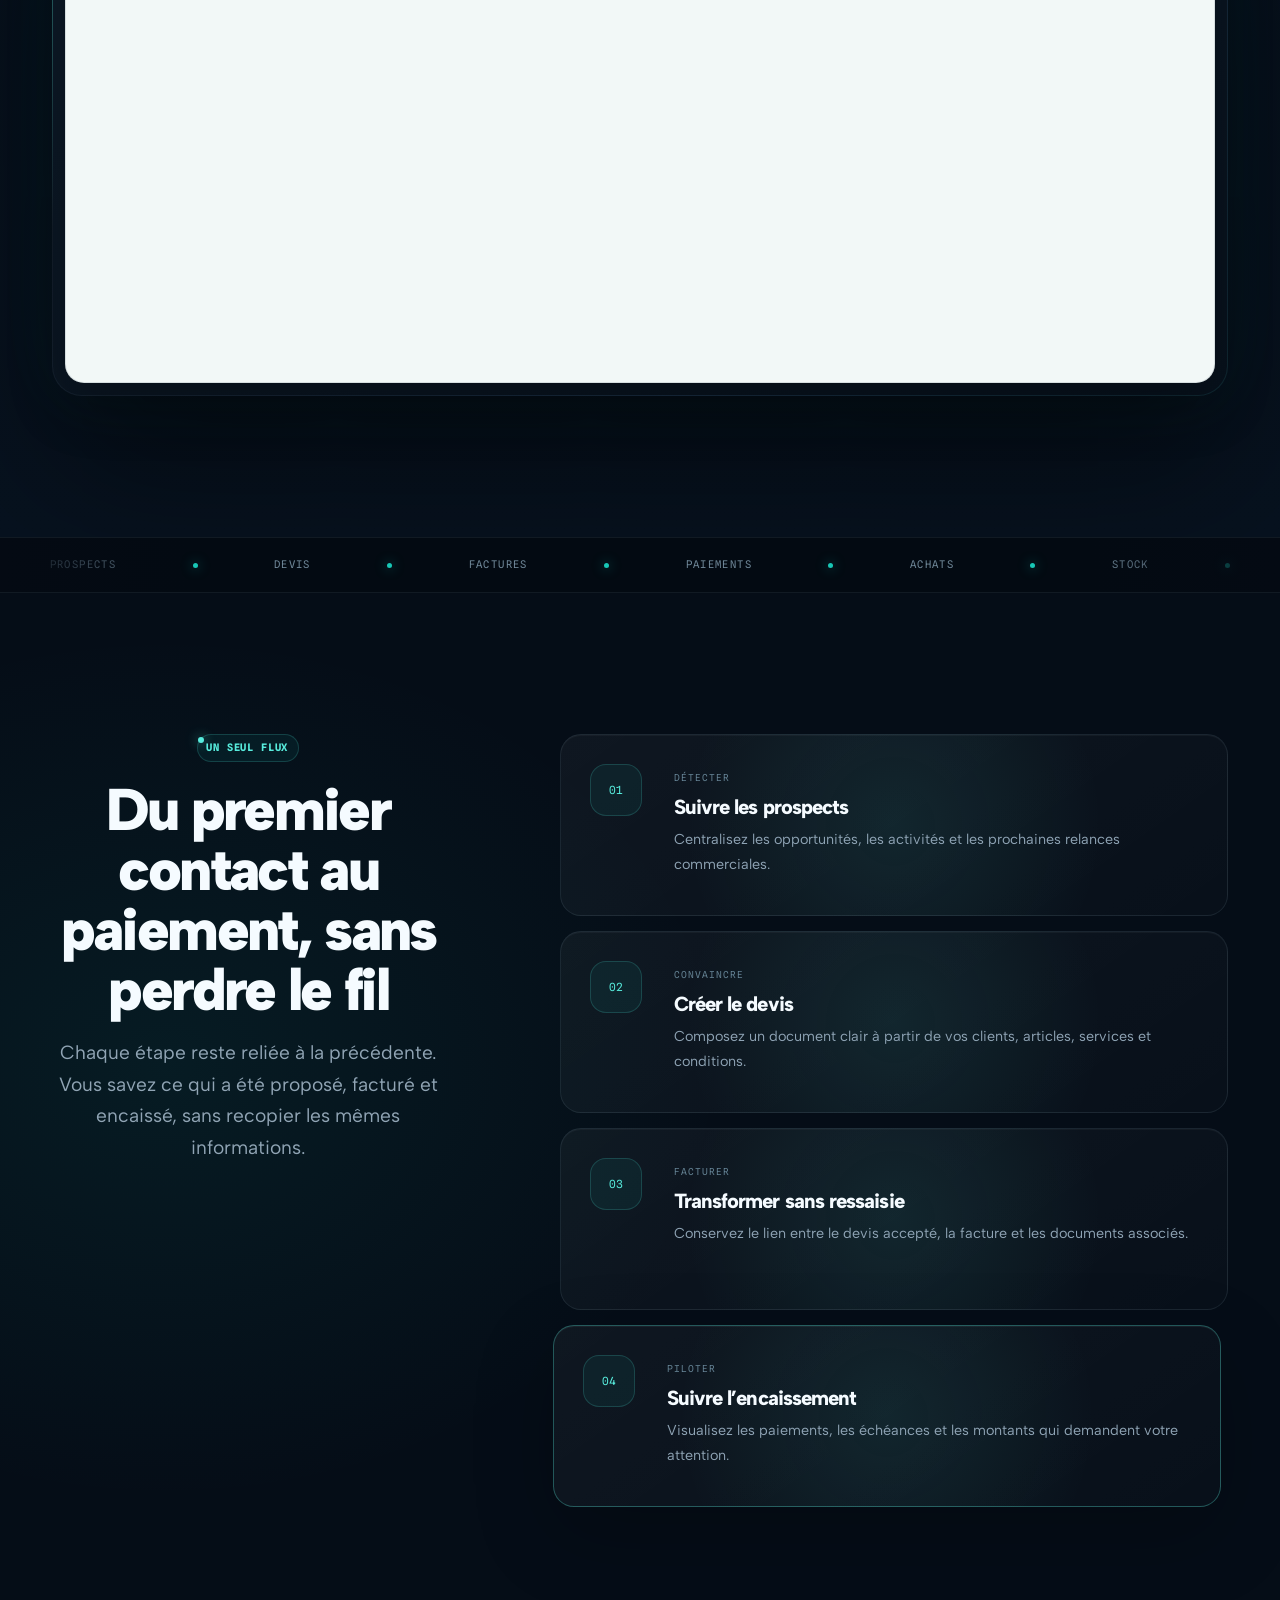
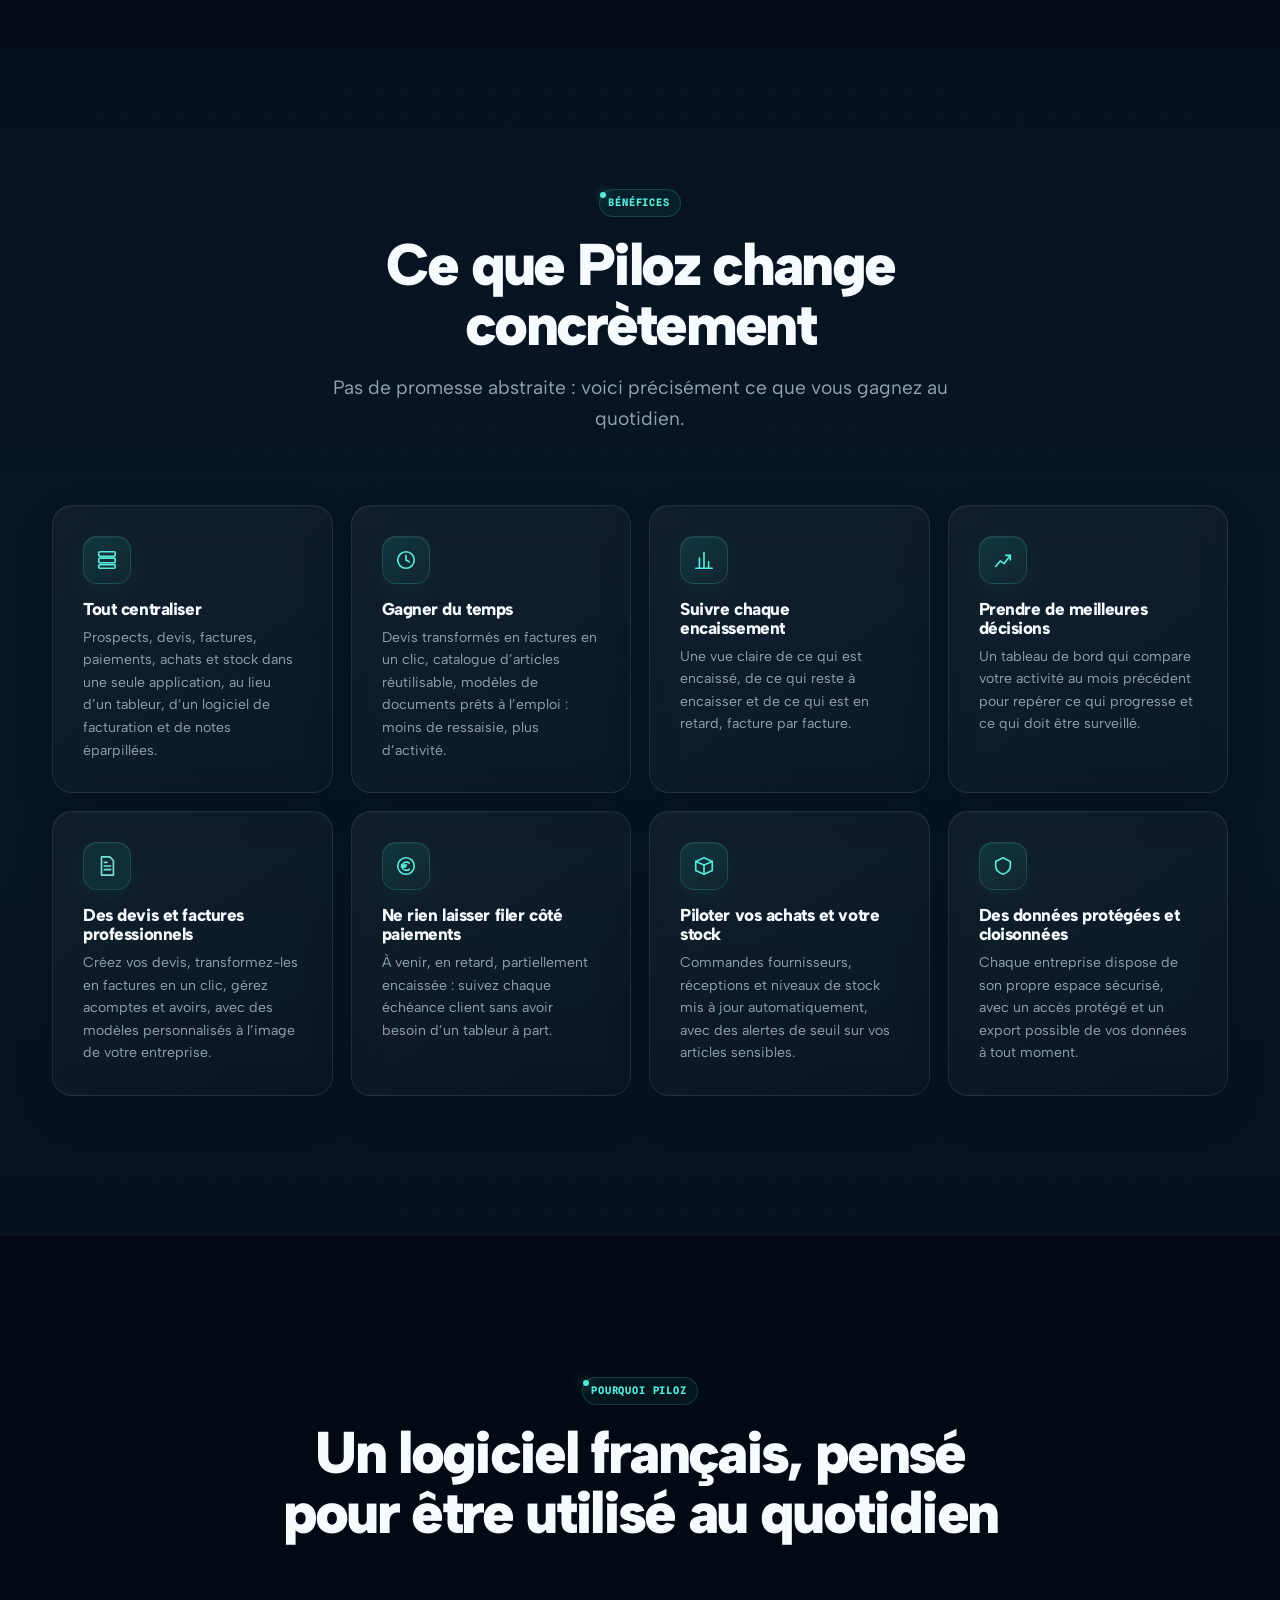
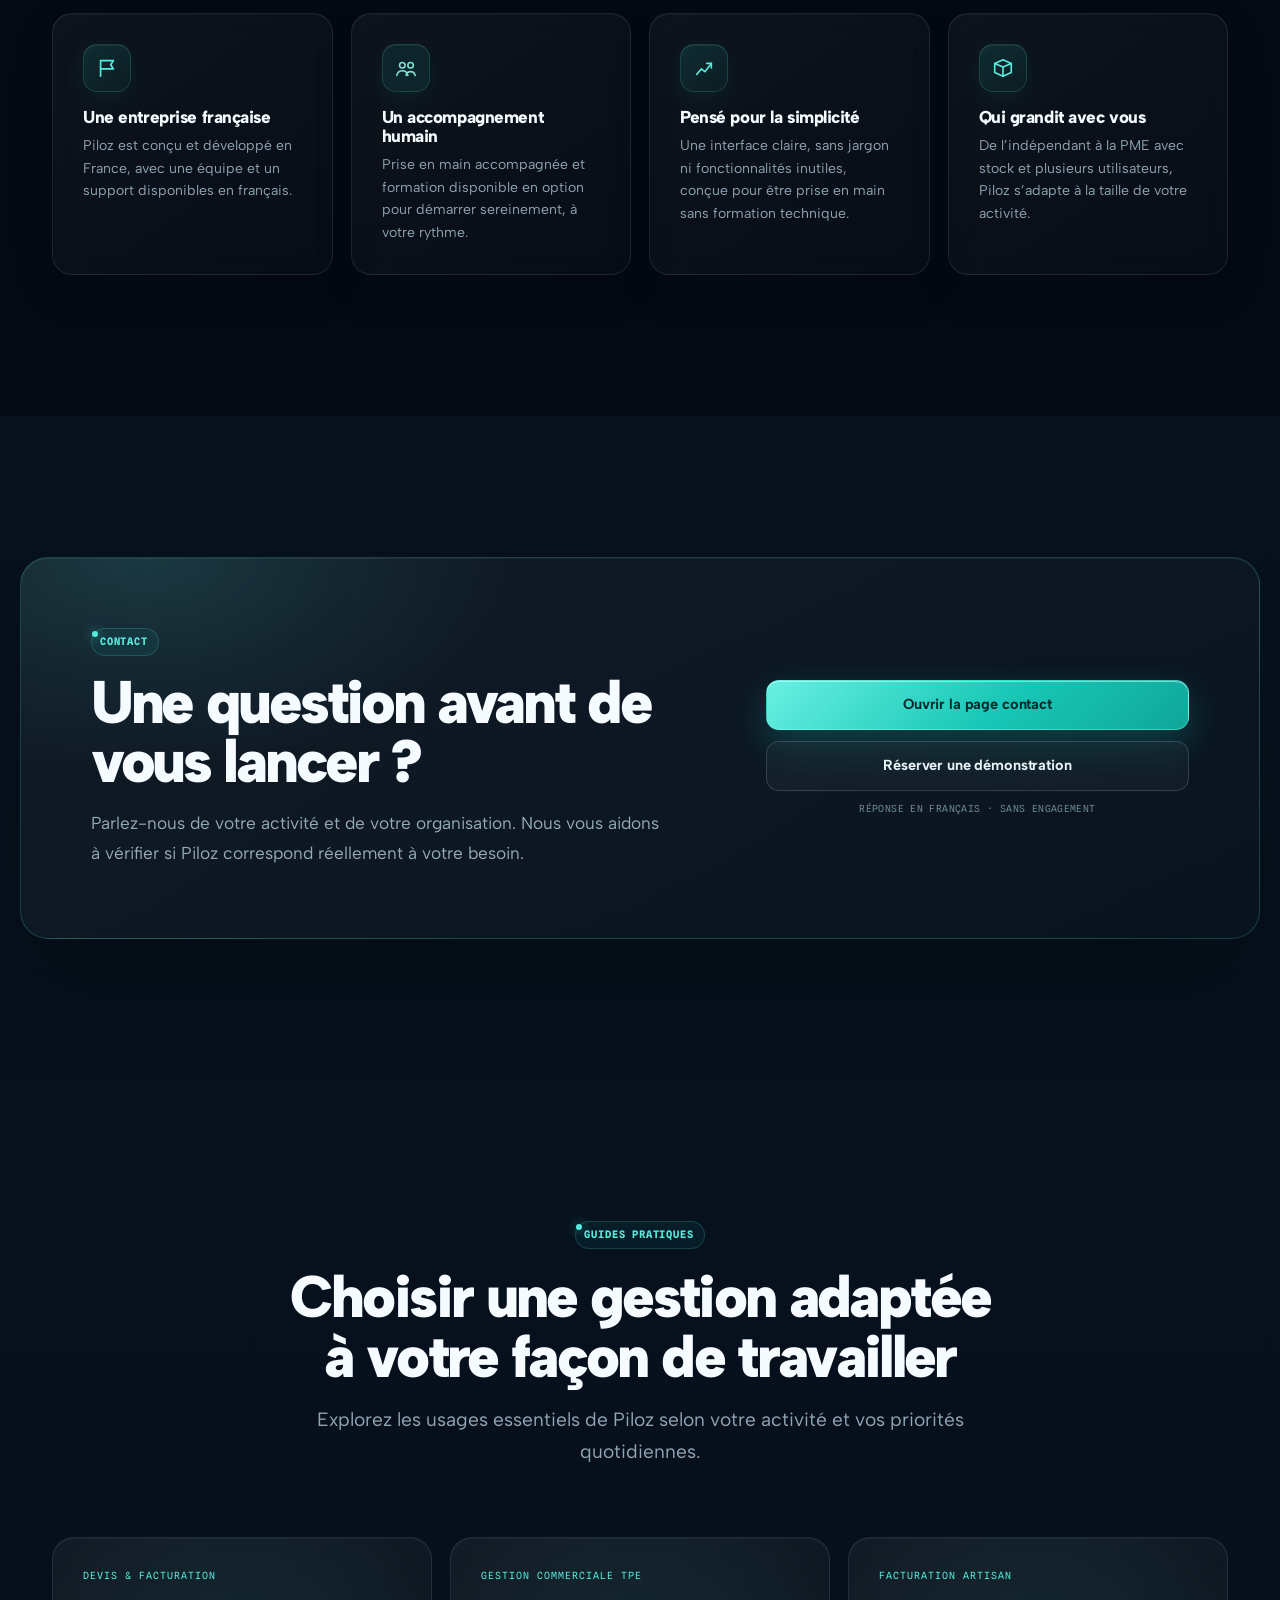
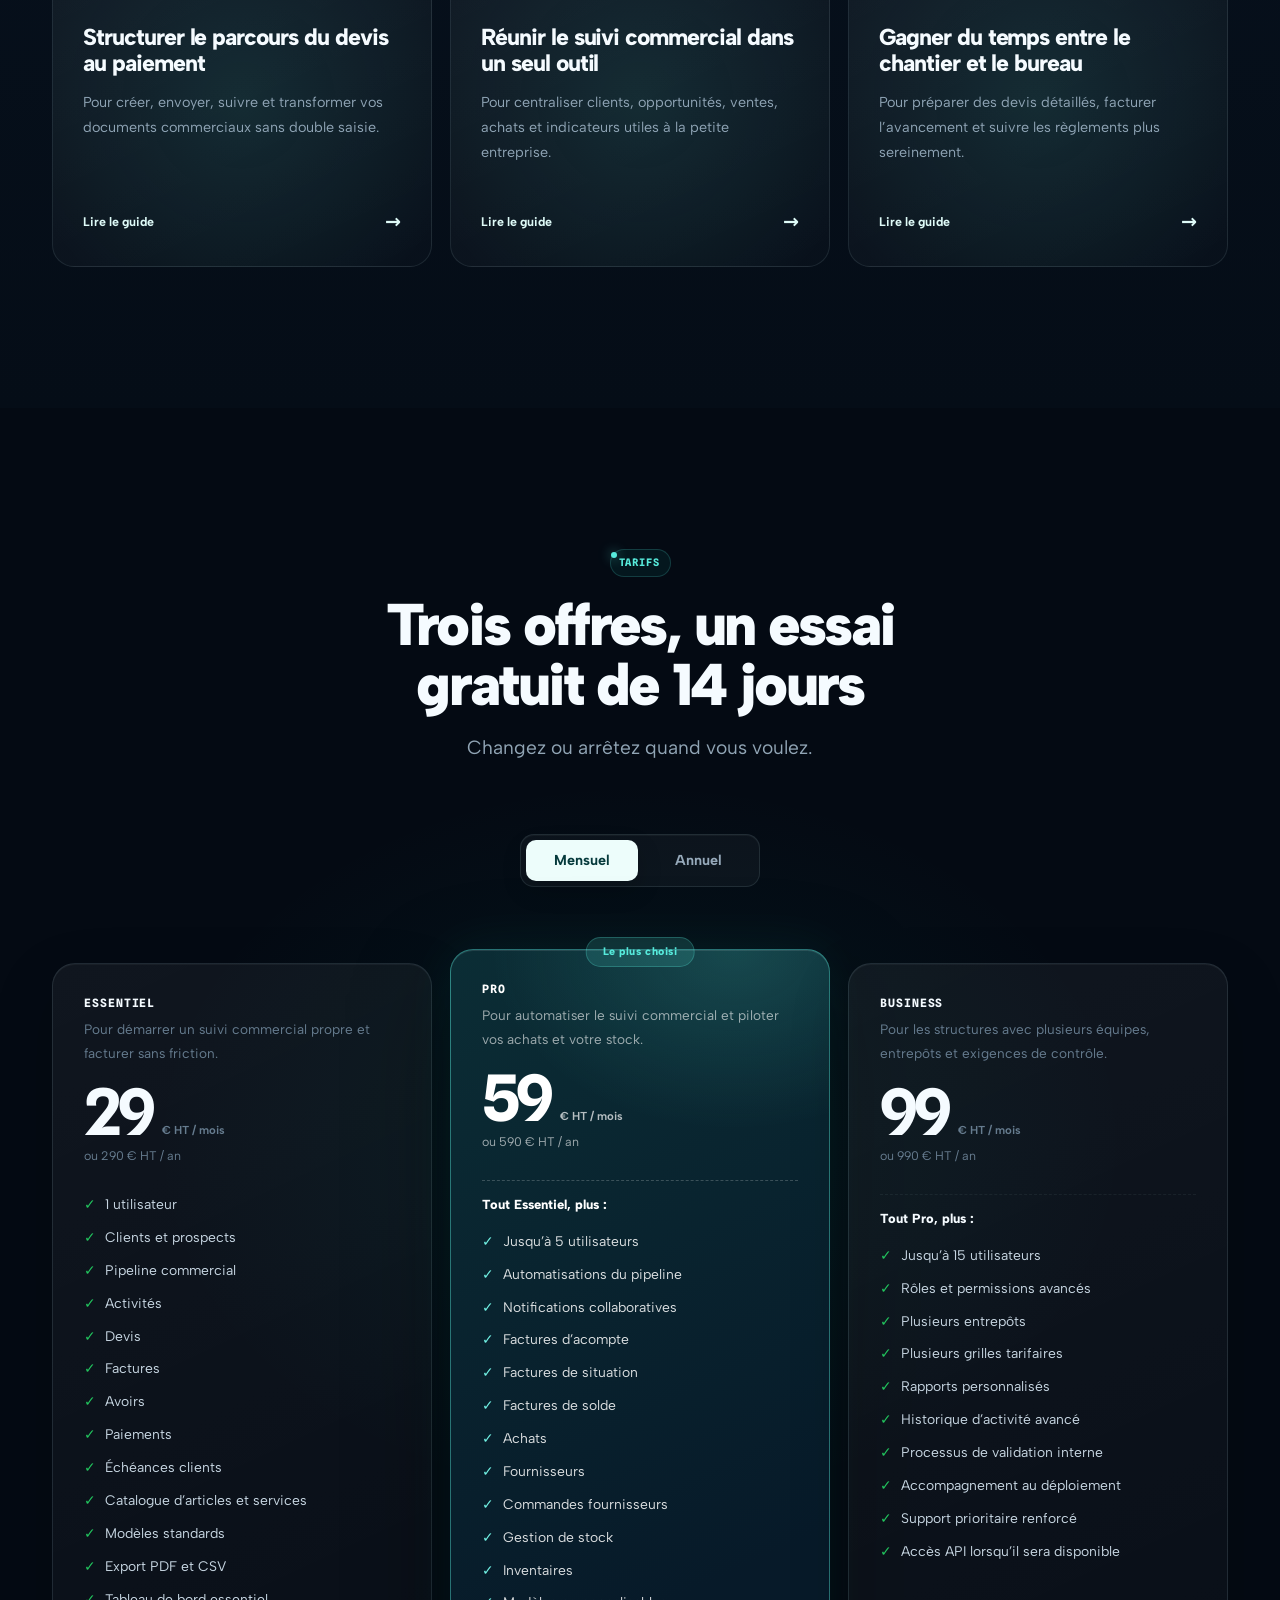
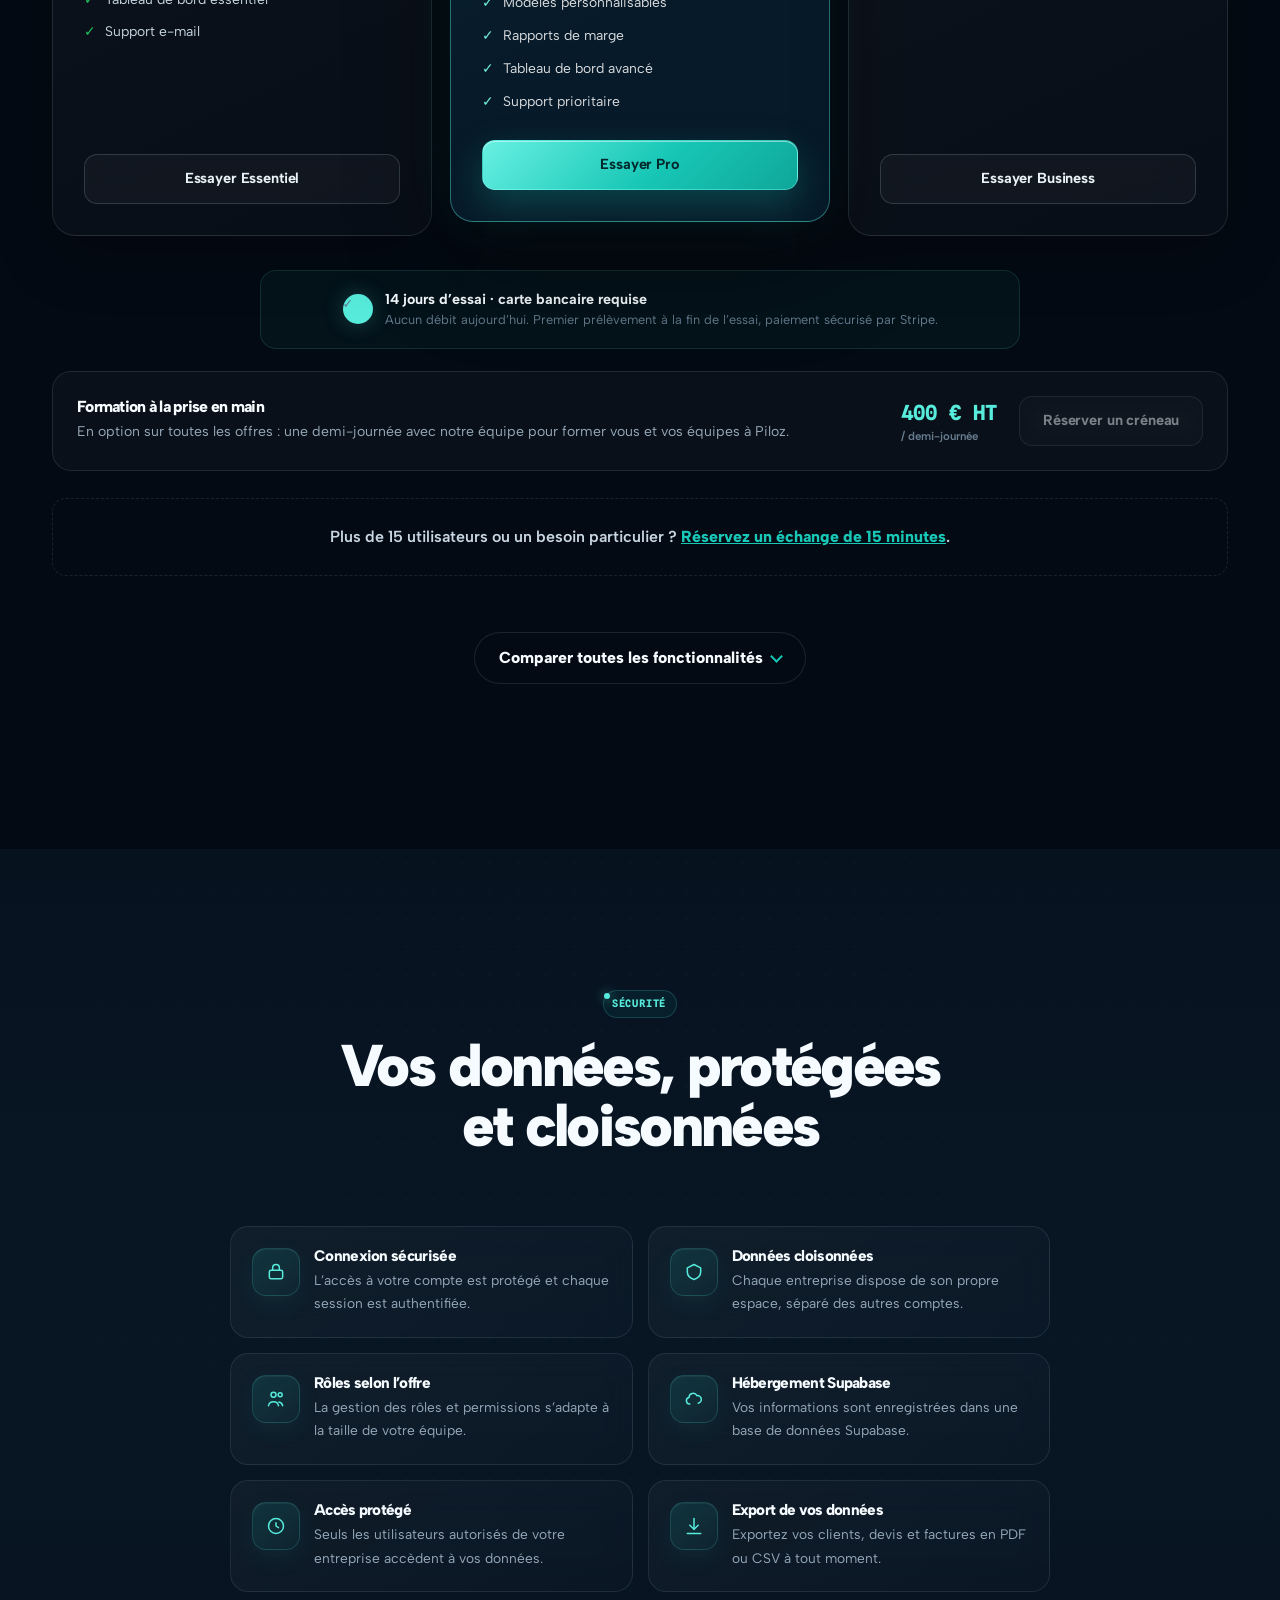
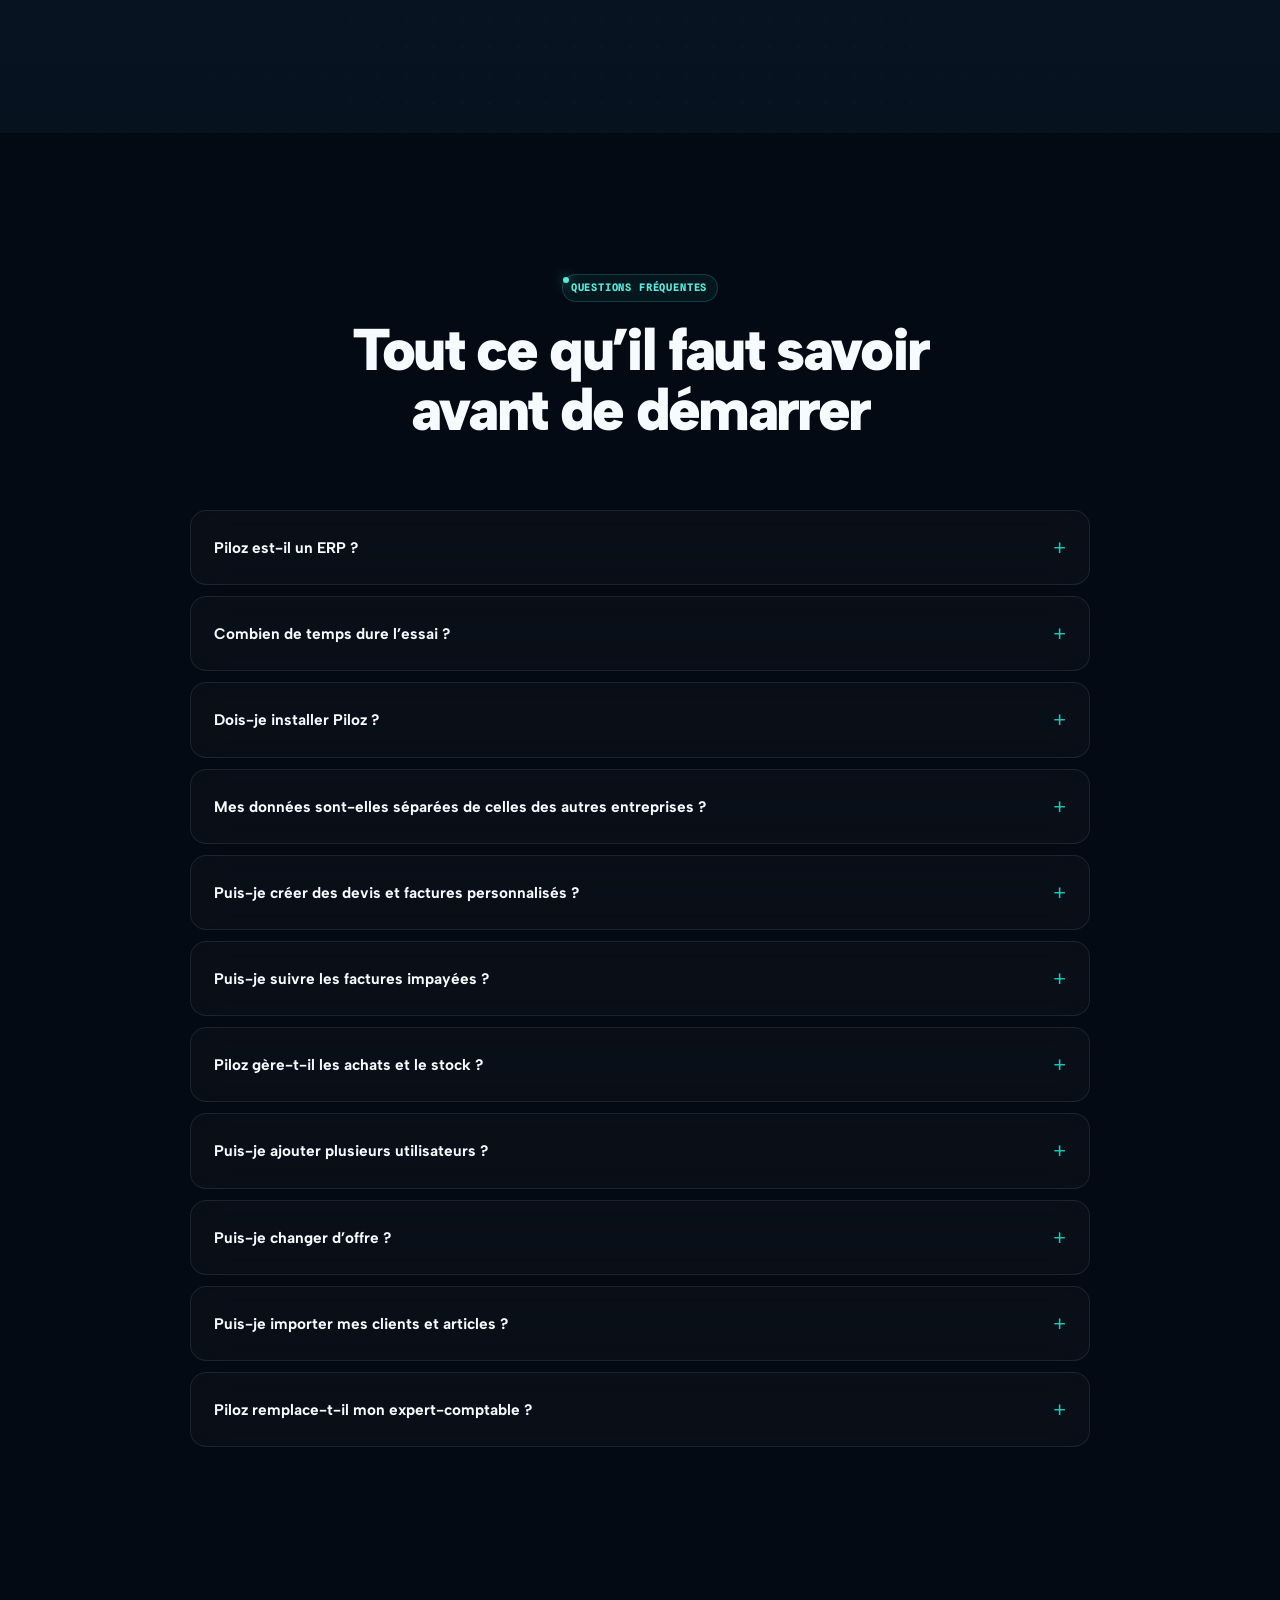
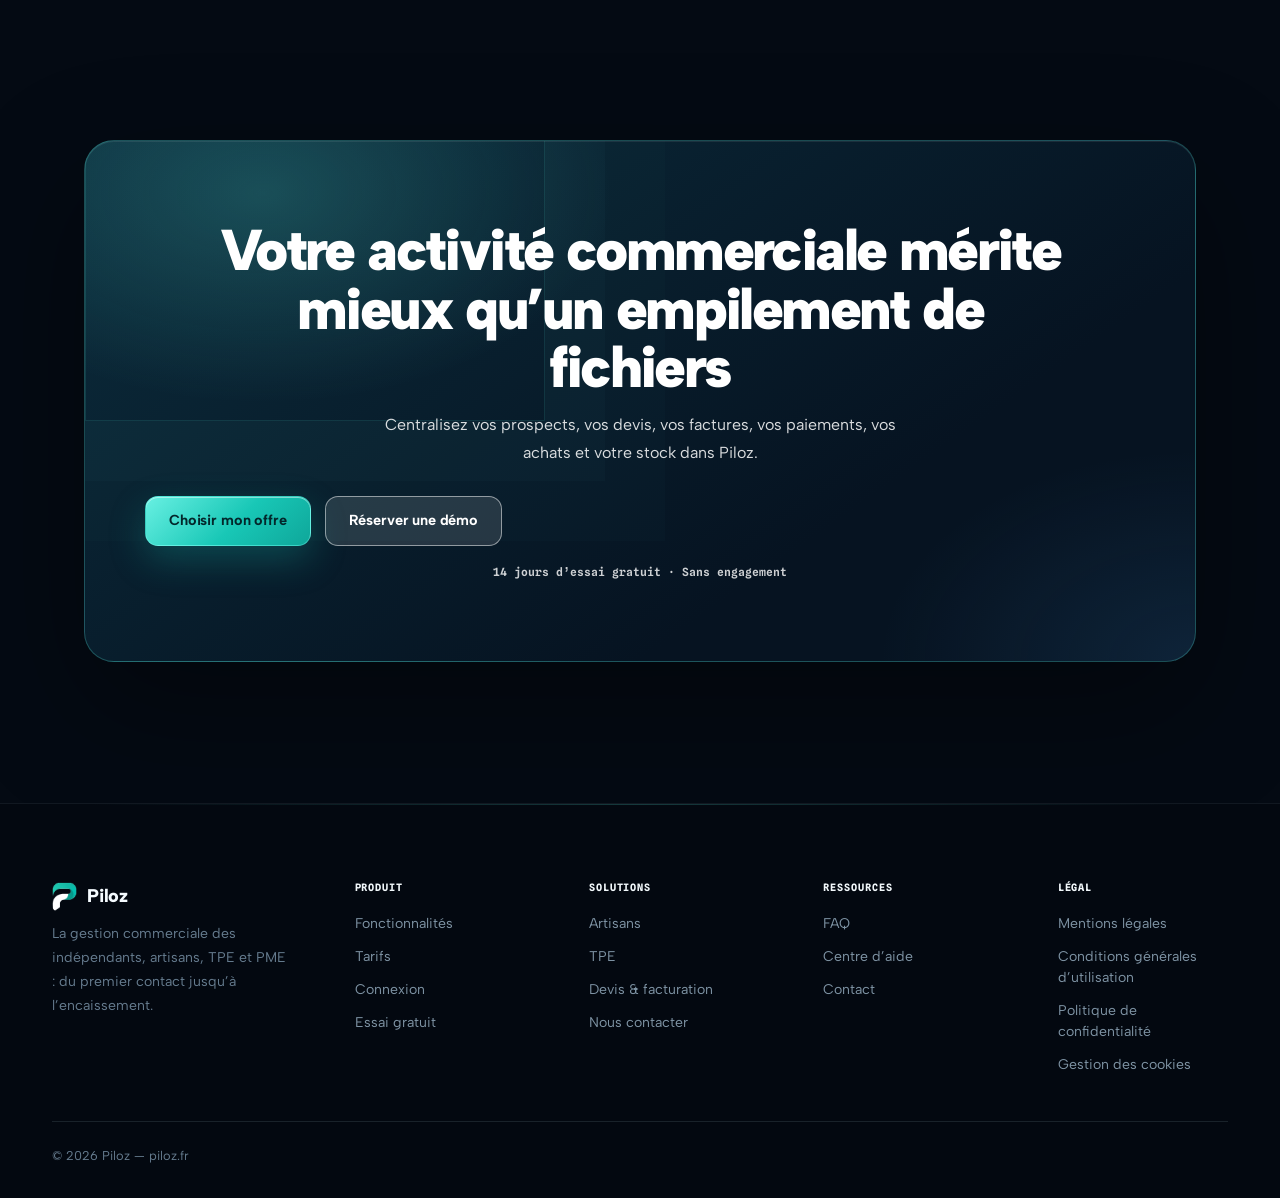
==== commit 9ec5c24d: "fix: affiner la page d accueil et les tarifs" ====
--- a/index.html
+++ b/index.html
@@ -40,7 +40,7 @@
 <link rel="stylesheet" href="assets/css/components.css">
 <link rel="stylesheet" href="assets/css/animations.css">
 <link rel="stylesheet" href="assets/css/responsive.css">
-<link rel="stylesheet" href="assets/css/piloz-premium.css?v=20260726.2">
+<link rel="stylesheet" href="assets/css/piloz-premium.css?v=20260726.3">
 
 <script type="application/ld+json">
 {
@@ -107,7 +107,6 @@
     <nav class="nav-links" aria-label="Navigation principale">
       <a href="#produit">Produit</a>
       <a href="#fonctionnalites">Fonctionnalités</a>
-      <a href="#solutions">Solutions</a>
       <a href="#guides">Guides</a>
       <a href="#tarifs">Tarifs</a>
       <a href="#faq">FAQ</a>
@@ -122,7 +121,6 @@
   <nav class="mobile-menu" id="mobile-menu" aria-label="Navigation mobile">
     <a href="#produit">Produit</a>
     <a href="#fonctionnalites">Fonctionnalités</a>
-    <a href="#solutions">Solutions</a>
     <a href="#guides">Guides</a>
     <a href="#tarifs">Tarifs</a>
     <a href="#faq">FAQ</a>
@@ -250,8 +248,8 @@
 
   <div class="signal-marquee" aria-label="Les modules réunis dans Piloz">
     <div class="signal-marquee-track" aria-hidden="true">
-      <span>Prospects</span><i></i><span>Devis</span><i></i><span>Factures</span><i></i><span>Paiements</span><i></i><span>Achats</span><i></i><span>Stock</span><i></i>
-      <span>Prospects</span><i></i><span>Devis</span><i></i><span>Factures</span><i></i><span>Paiements</span><i></i><span>Achats</span><i></i><span>Stock</span><i></i>
+      <div class="signal-marquee-group"><span>Prospects</span><i></i><span>Devis</span><i></i><span>Factures</span><i></i><span>Paiements</span><i></i><span>Achats</span><i></i><span>Stock</span><i></i></div>
+      <div class="signal-marquee-group"><span>Prospects</span><i></i><span>Devis</span><i></i><span>Factures</span><i></i><span>Paiements</span><i></i><span>Achats</span><i></i><span>Stock</span><i></i></div>
     </div>
   </div>
 
@@ -356,38 +354,17 @@
     </div>
   </section>
 
-  <!-- PROFILS CONCERNÉS -->
-  <section class="section section-alt" id="solutions">
-    <div class="container">
-      <div class="section-head">
-        <span class="eyebrow">Pour qui</span>
-        <h2>Conçu pour les entreprises qui veulent avancer simplement</h2>
-      </div>
-      <div class="grid-auto reveal-stagger">
-        <div class="persona-card">
-          <div class="feature-icon"><svg width="20" height="20" viewBox="0 0 24 24" fill="none" stroke="currentColor" stroke-width="1.8" stroke-linecap="round" stroke-linejoin="round"><circle cx="12" cy="8" r="3.6"/><path d="M5 21c1.2-4.6 4.8-6.8 7-6.8s5.8 2.2 7 6.8"/></svg></div>
-          Indépendants
-        </div>
-        <div class="persona-card">
-          <div class="feature-icon"><svg width="20" height="20" viewBox="0 0 24 24" fill="none" stroke="currentColor" stroke-width="1.8" stroke-linecap="round" stroke-linejoin="round"><path d="M14.7 6.3a2 2 0 0 1 2.8 2.8l-8.5 8.5-3.7.9.9-3.7z"/></svg></div>
-          Artisans
-        </div>
-        <div class="persona-card">
-          <div class="feature-icon"><svg width="20" height="20" viewBox="0 0 24 24" fill="none" stroke="currentColor" stroke-width="1.8" stroke-linecap="round" stroke-linejoin="round"><rect x="3" y="7" width="18" height="13" rx="1.6"/><path d="M8 7V5a2 2 0 0 1 2-2h4a2 2 0 0 1 2 2v2"/></svg></div>
-          Prestataires de services
-        </div>
-        <div class="persona-card">
-          <div class="feature-icon"><svg width="20" height="20" viewBox="0 0 24 24" fill="none" stroke="currentColor" stroke-width="1.8" stroke-linecap="round" stroke-linejoin="round"><path d="M4 21V9l8-6 8 6v12"/><path d="M9 21v-6h6v6"/></svg></div>
-          TPE
-        </div>
-        <div class="persona-card">
-          <div class="feature-icon"><svg width="20" height="20" viewBox="0 0 24 24" fill="none" stroke="currentColor" stroke-width="1.8" stroke-linecap="round" stroke-linejoin="round"><circle cx="8" cy="9" r="3"/><circle cx="17" cy="9" r="3"/><path d="M2 20c.8-3.4 3.2-5 6-5s5.2 1.6 6 5"/><path d="M12 20c.6-2.7 2.5-4 5-4s4.4 1.3 5 4"/></svg></div>
-          Petites équipes commerciales
-        </div>
-        <div class="persona-card">
-          <div class="feature-icon"><svg width="20" height="20" viewBox="0 0 24 24" fill="none" stroke="currentColor" stroke-width="1.8" stroke-linecap="round" stroke-linejoin="round"><path d="M3 7l9-4 9 4-9 4z"/><path d="M3 7v10l9 4 9-4V7"/></svg></div>
-          Entreprises avec gestion de stock
-        </div>
+  <section class="section contact-bridge" id="contact" data-scene>
+    <div class="container contact-bridge-inner">
+      <div>
+        <span class="eyebrow">Contact</span>
+        <h2>Une question avant de vous lancer&nbsp;?</h2>
+        <p>Parlez-nous de votre activité et de votre organisation. Nous vous aidons à vérifier si Piloz correspond réellement à votre besoin.</p>
+      </div>
+      <div class="contact-bridge-actions">
+        <a class="btn btn-primary" href="contact.html">Ouvrir la page contact</a>
+        <a class="btn btn-outline" href="https://calendly.com/erp-piloz/30min" target="_blank" rel="noopener">Réserver une démonstration</a>
+        <small>Réponse en français · Sans engagement</small>
       </div>
     </div>
   </section>
@@ -678,7 +655,7 @@
         <a href="logiciel-facturation-artisan.html">Artisans</a>
         <a href="logiciel-gestion-commerciale-tpe.html">TPE</a>
         <a href="logiciel-devis-facturation.html">Devis & facturation</a>
-        <a href="#solutions">Toutes les activités</a>
+        <a href="contact.html">Nous contacter</a>
       </div>
       <div class="footer-col">
         <h4>Ressources</h4>
@@ -700,6 +677,6 @@
   </div>
 </footer>
 
-<script type="module" src="assets/js/main.js?v=20260726.2"></script>
+<script type="module" src="assets/js/main.js?v=20260726.3"></script>
 </body>
 </html>
--- a/assets/css/piloz-premium.css
+++ b/assets/css/piloz-premium.css
@@ -271,7 +271,10 @@
 .plan-card.is-featured:hover{transform:translateY(-20px)}
 .plan-badge{border:1px solid rgba(87,235,220,.25);background:rgba(87,235,220,.14);color:var(--primary-2)}
 .plan-name{font-family:var(--font-mono);font-size:.72rem;letter-spacing:.08em;text-transform:uppercase}
-.plan-price{font-size:clamp(2.6rem,5vw,4rem);letter-spacing:-.07em}
+.plan-price{display:flex;align-items:flex-end;gap:11px;font-size:inherit;line-height:1}
+.plan-price strong{display:block;color:inherit;font-family:var(--font-mono);font-size:clamp(2.6rem,5vw,4rem);font-weight:800;line-height:.9;letter-spacing:-.07em}
+.plan-price span{display:block;max-width:68px;padding-bottom:4px;color:var(--body-soft);font-family:var(--font-sans);font-size:.72rem!important;font-weight:650;line-height:1.22;letter-spacing:0;white-space:normal}
+.plan-card.is-featured .plan-price span{color:rgba(255,255,255,.7)}
 .plan-features{border-top-color:rgba(178,218,229,.1)}
 .payment-trust{max-width:760px;margin:34px auto 0;padding:18px;border:1px solid rgba(87,235,220,.13);border-radius:16px;background:rgba(24,199,182,.045)}
 .payment-trust-lock{color:#052d31;background:var(--primary-2);box-shadow:0 0 22px rgba(87,235,220,.24)}
@@ -312,12 +315,12 @@
 .signal-marquee{position:relative;overflow:hidden;border-block:1px solid rgba(178,218,229,.08);background:#030a12}
 .signal-marquee::before,.signal-marquee::after{content:"";position:absolute;inset:0 auto 0;z-index:2;width:15vw;pointer-events:none;background:linear-gradient(90deg,var(--paper),transparent)}
 .signal-marquee::after{right:0;left:auto;transform:scaleX(-1)}
-.signal-marquee-track{display:flex;align-items:center;gap:25px;width:max-content;padding:19px 0;color:#6f8798;font-family:var(--font-mono);font-size:.66rem;letter-spacing:.13em;text-transform:uppercase;animation:signal-marquee 27s linear infinite}
-.signal-marquee-track span{white-space:nowrap}.signal-marquee-track i{width:5px;height:5px;border-radius:50%;background:var(--primary);box-shadow:0 0 12px rgba(24,199,182,.65)}
+.signal-marquee-track{display:flex;width:max-content;color:#6f8798;font-family:var(--font-mono);font-size:.66rem;letter-spacing:.13em;text-transform:uppercase;animation:signal-marquee 27s linear infinite}
+.signal-marquee-group{display:flex;align-items:center;justify-content:space-around;gap:25px;min-width:100vw;padding:19px 24px}
+.signal-marquee-track span{white-space:nowrap}.signal-marquee-track i{flex:0 0 5px;width:5px;height:5px;border-radius:50%;background:var(--primary);box-shadow:0 0 12px rgba(24,199,182,.65)}
 @keyframes signal-marquee{to{transform:translateX(-50%)}}
 
 .journey-section{overflow:clip;background:radial-gradient(800px 620px at 13% 45%,rgba(24,199,182,.08),transparent 70%),#050d17}
-.journey-section::before{content:"";position:absolute;inset:10% auto 10% 50%;width:1px;background:linear-gradient(transparent,rgba(87,235,220,.22),transparent)}
 .journey-section>.container{display:grid;grid-template-columns:minmax(280px,.74fr) minmax(0,1.26fr);gap:clamp(56px,9vw,130px);align-items:start}
 .journey-head{position:sticky;top:130px;margin:0}.journey-head .lede{margin-inline:0;color:#91a5b5}
 .journey-grid{display:grid;gap:15px;margin:0;padding:0;list-style:none;counter-reset:journey}
@@ -328,6 +331,14 @@
 .seo-card-grid{display:grid;grid-template-columns:repeat(3,1fr);gap:18px}
 .seo-card{--spot-x:50%;--spot-y:50%;position:relative;display:flex;flex-direction:column;min-height:330px;padding:30px;border:1px solid rgba(178,218,229,.11);border-radius:22px;color:var(--ink);background:radial-gradient(420px circle at var(--spot-x) var(--spot-y),rgba(87,235,220,.1),transparent 55%),linear-gradient(155deg,rgba(255,255,255,.05),rgba(255,255,255,.015));box-shadow:inset 0 1px rgba(255,255,255,.035);overflow:hidden;transition:transform .35s var(--ease),border-color .35s ease,box-shadow .35s ease}
 .seo-card>span{color:var(--primary-2);font-family:var(--font-mono);font-size:.62rem;letter-spacing:.1em;text-transform:uppercase}.seo-card h3{margin:42px 0 14px;font-size:1.45rem;line-height:1.1}.seo-card p{margin:0;color:#8fa4b5;font-size:.9rem}.seo-card b{display:flex;align-items:center;justify-content:space-between;margin-top:auto;padding-top:34px;color:#dffbf8;font-size:.78rem}.seo-card b i{font-style:normal;font-size:1.2rem;transition:transform .25s ease}.seo-card:hover{color:#fff;transform:translateY(-7px);border-color:rgba(87,235,220,.35);box-shadow:0 35px 90px rgba(0,0,0,.3)}.seo-card:hover b i{transform:translateX(5px)}
+
+.contact-bridge{background:linear-gradient(180deg,#07121f,#06101b)}
+.contact-bridge-inner{display:grid;grid-template-columns:minmax(0,1.15fr) minmax(320px,.85fr);align-items:center;gap:clamp(45px,8vw,110px);padding:clamp(38px,6vw,70px);border:1px solid rgba(87,235,220,.2);border-radius:28px;background:radial-gradient(520px 300px at 10% 0%,rgba(87,235,220,.14),transparent 70%),linear-gradient(145deg,rgba(255,255,255,.045),rgba(255,255,255,.015));box-shadow:0 38px 100px rgba(0,0,0,.24),inset 0 1px rgba(255,255,255,.06)}
+.contact-bridge h2{max-width:700px;margin:17px 0 18px;font-size:clamp(2.2rem,4.7vw,4.5rem);line-height:.98;letter-spacing:-.055em}
+.contact-bridge p{max-width:680px;margin:0;color:#94a9b8;font-size:clamp(.96rem,1.5vw,1.08rem)}
+.contact-bridge-actions{display:grid;gap:11px}
+.contact-bridge-actions .btn{width:100%}
+.contact-bridge-actions small{text-align:center;color:#6f8798;font-family:var(--font-mono);font-size:.61rem;letter-spacing:.04em;text-transform:uppercase}
 
 /* SEO editorial pages */
 .seo-page{min-height:80vh}.seo-hero{position:relative;overflow:hidden;padding:clamp(145px,17vw,205px) 0 clamp(72px,9vw,118px);background:radial-gradient(720px 500px at 80% 38%,rgba(24,199,182,.14),transparent 70%),linear-gradient(180deg,#050d18,var(--paper))}.seo-hero::after{content:"";position:absolute;right:-8vw;top:15%;width:min(50vw,650px);aspect-ratio:1;border:1px solid rgba(87,235,220,.11);border-radius:50%;box-shadow:0 0 0 70px rgba(87,235,220,.016),0 0 0 140px rgba(87,235,220,.009);pointer-events:none}.seo-breadcrumb{display:flex;gap:9px;margin-bottom:30px;color:#71899a;font-family:var(--font-mono);font-size:.65rem;text-transform:uppercase;letter-spacing:.07em}.seo-breadcrumb a{color:#91a9ba}.seo-breadcrumb a:hover{color:var(--primary-2)}.seo-hero-copy{position:relative;z-index:1;max-width:900px}.seo-hero h1{max-width:900px;margin:18px 0 25px;font-size:clamp(3rem,6.5vw,6.2rem);line-height:.92;letter-spacing:-.068em;text-wrap:balance}.seo-hero .lede{max-width:760px;color:#a6b8c6;font-size:clamp(1.02rem,1.8vw,1.25rem)}.seo-trust-row{display:flex;flex-wrap:wrap;gap:9px;margin-top:34px}.seo-trust-row span{padding:8px 11px;border:1px solid rgba(178,218,229,.11);border-radius:10px;color:#88a0b1;background:rgba(255,255,255,.025);font-family:var(--font-mono);font-size:.62rem}.editorial-grid{display:grid;grid-template-columns:minmax(0,1.25fr) minmax(280px,.75fr);gap:clamp(45px,8vw,110px);align-items:start}.editorial-copy{max-width:760px}.editorial-copy h2{margin:0 0 25px;font-size:clamp(2rem,4vw,3.5rem)}.editorial-copy h3{margin:42px 0 14px;font-size:1.45rem}.editorial-copy p,.editorial-copy li{color:#95aabb}.editorial-copy ul{display:grid;gap:12px;padding-left:20px}.editorial-aside{position:sticky;top:110px;display:grid;gap:12px;padding:25px;border:1px solid rgba(87,235,220,.16);border-radius:21px;background:rgba(24,199,182,.045)}.editorial-aside small{color:var(--primary-2);font-family:var(--font-mono);font-size:.62rem;text-transform:uppercase;letter-spacing:.09em}.editorial-aside h2{margin:0;font-size:1.55rem}.editorial-aside p{margin:0;color:#8fa5b5;font-size:.86rem}.usecase-grid{display:grid;grid-template-columns:repeat(3,1fr);gap:16px}.usecase-card{min-height:220px;padding:27px;border:1px solid rgba(178,218,229,.1);border-radius:19px;background:rgba(255,255,255,.025)}.usecase-card>span{color:var(--primary-2);font-family:var(--font-mono);font-size:.64rem}.usecase-card h3{margin:24px 0 11px;font-size:1.15rem}.usecase-card p{margin:0;color:#8fa5b5;font-size:.88rem}.related-guides{display:grid;grid-template-columns:repeat(2,1fr);gap:16px}.related-guides a{padding:25px;border:1px solid rgba(178,218,229,.1);border-radius:18px;color:#eaf5f8;background:rgba(255,255,255,.025);transition:all .25s ease}.related-guides a:hover{border-color:rgba(87,235,220,.3);background:rgba(24,199,182,.045);transform:translateY(-3px)}
@@ -356,8 +367,9 @@
   .hero-console-shell,.hero-console-content{min-width:0}
   .plan-card.is-featured{transform:none}
   .plan-card.is-featured:hover{transform:translateY(-6px)}
-  .journey-section>.container{grid-template-columns:1fr}.journey-head{position:static}.journey-section::before{display:none}
+  .journey-section>.container{grid-template-columns:1fr}.journey-head{position:static}
   .seo-card-grid,.usecase-grid{grid-template-columns:repeat(2,1fr)}
+  .contact-bridge-inner{grid-template-columns:1fr}
 }
 @media(max-width:900px){
   .site-nav::before{inset:5px 10px auto}
@@ -407,9 +419,12 @@
   .cta-band h2,.cta-band p{margin-inline:0}
   .cta-band .hero-actions{margin-inline:0}
   .footer-top{gap:38px}
-  .signal-marquee-track{padding:16px 0;font-size:.58rem}
+  .signal-marquee-track{font-size:.58rem}
+  .signal-marquee-group{gap:18px;padding:16px 18px}
   .journey-card{grid-template-columns:46px 1fr;gap:15px;min-height:0;padding:22px}.journey-card>span{width:42px;height:42px;border-radius:13px}.journey-card.is-active{transform:none}
   .seo-card-grid,.usecase-grid,.related-guides,.editorial-grid{grid-template-columns:1fr}.seo-card{min-height:270px;padding:25px}.seo-card h3{margin-top:34px}.seo-hero{padding:122px 0 75px}.seo-hero h1{font-size:clamp(2.7rem,13vw,4.3rem)}.editorial-aside{position:static}
+  .contact-bridge-inner{padding:30px 22px;border-radius:22px}
+  .contact-bridge h2{font-size:2.35rem}
 }
 
 @media(prefers-reduced-motion:reduce){
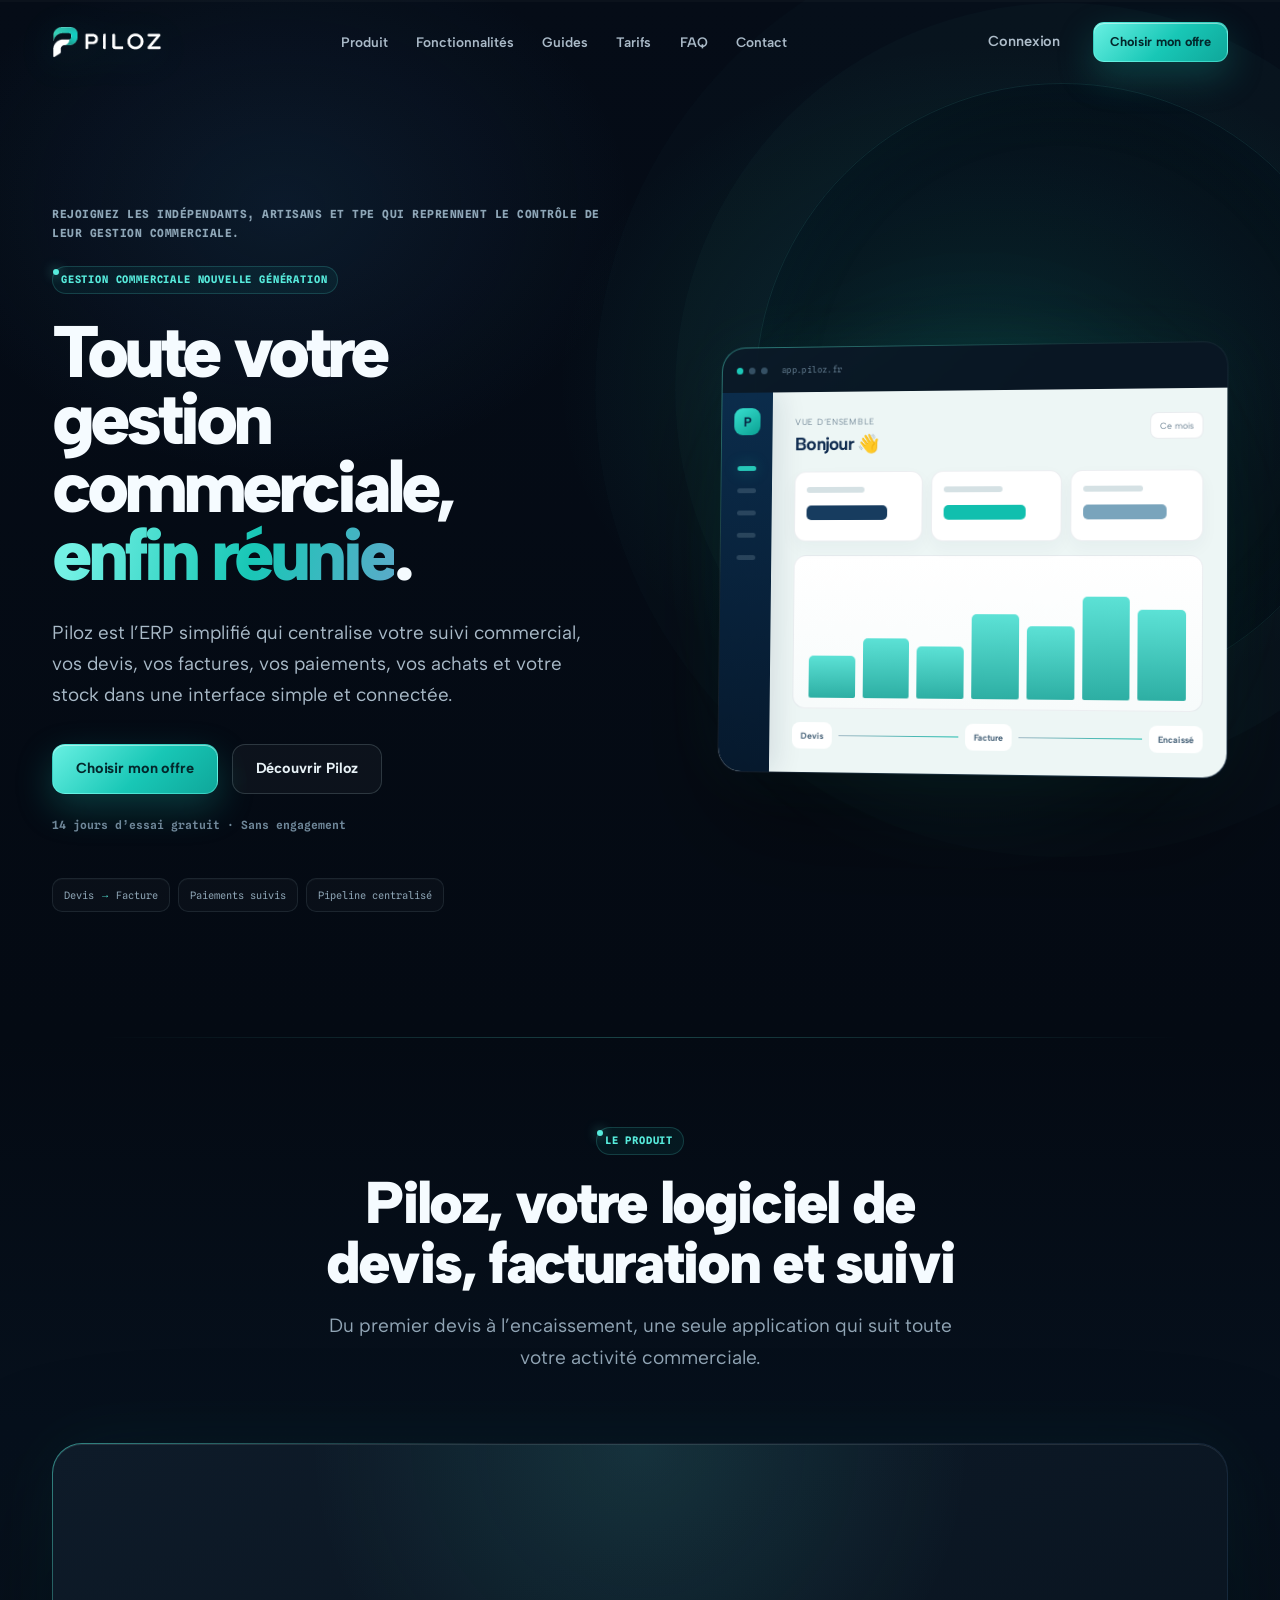
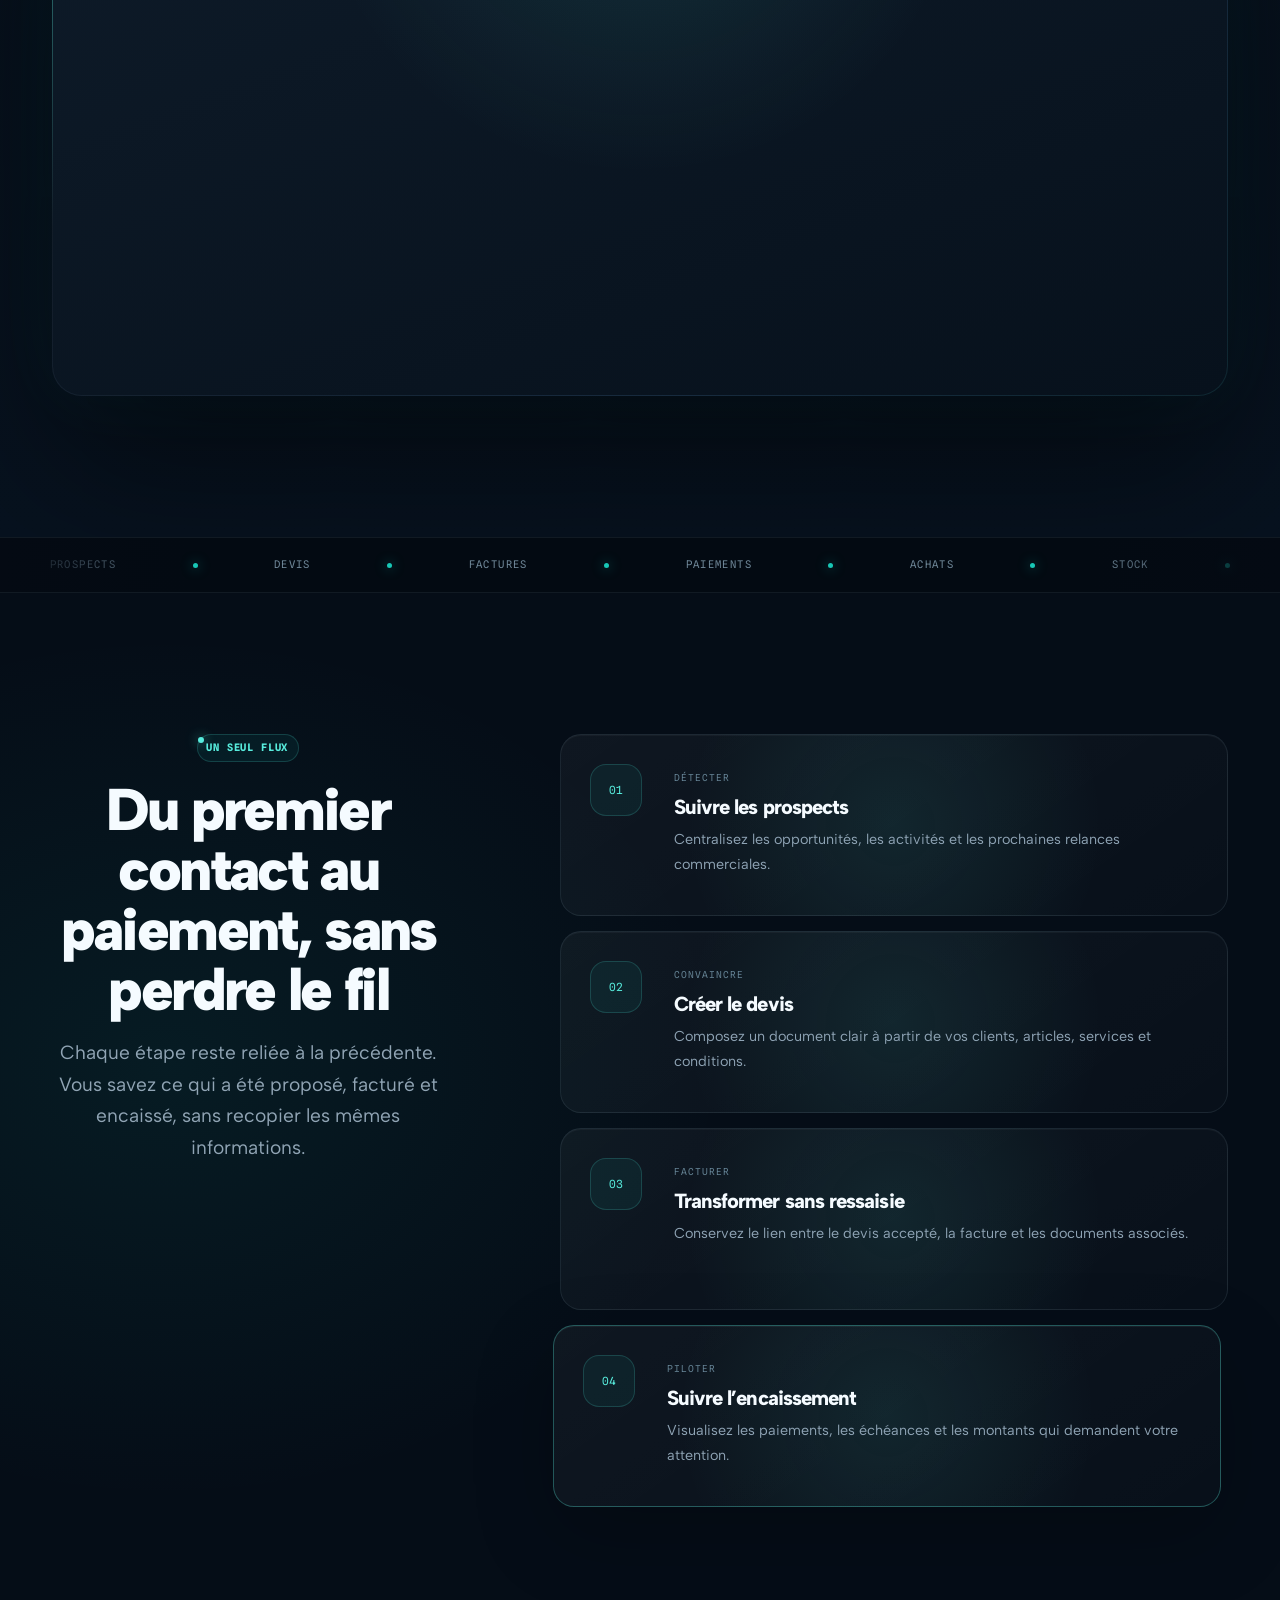
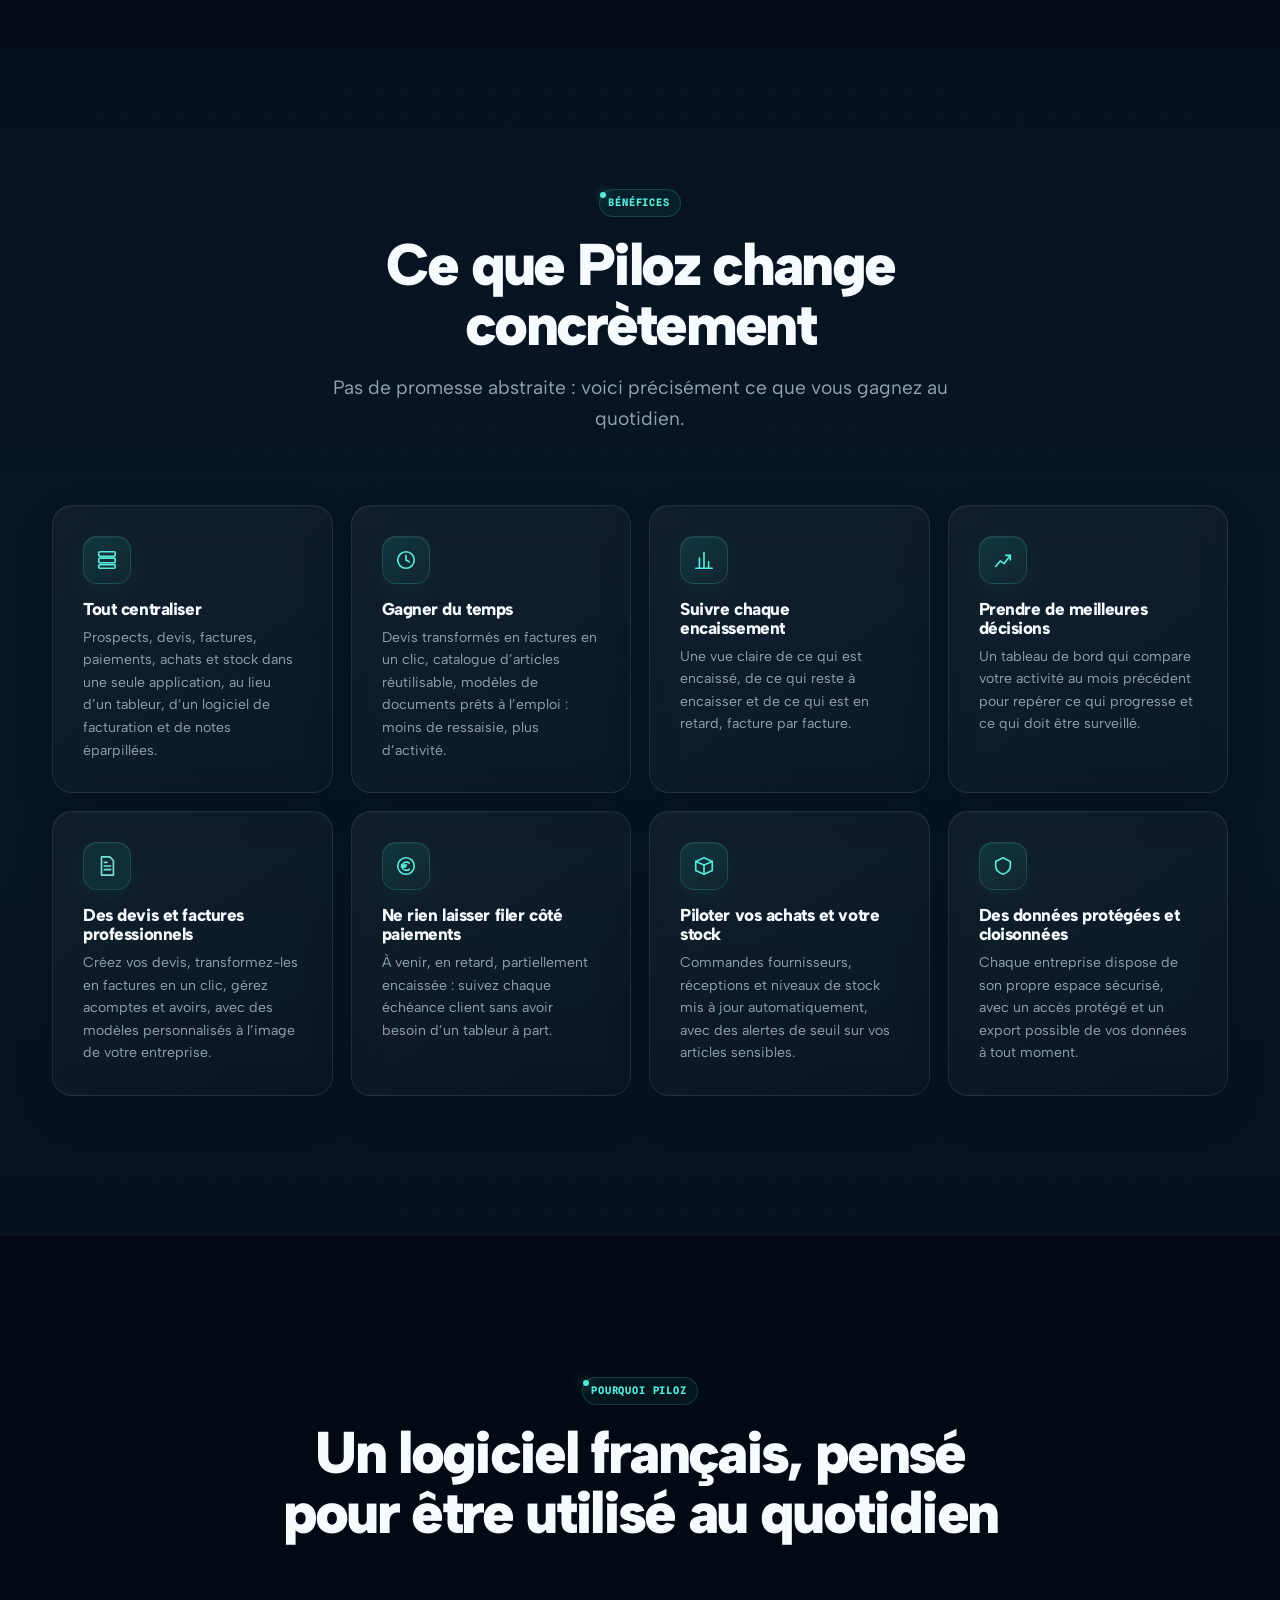
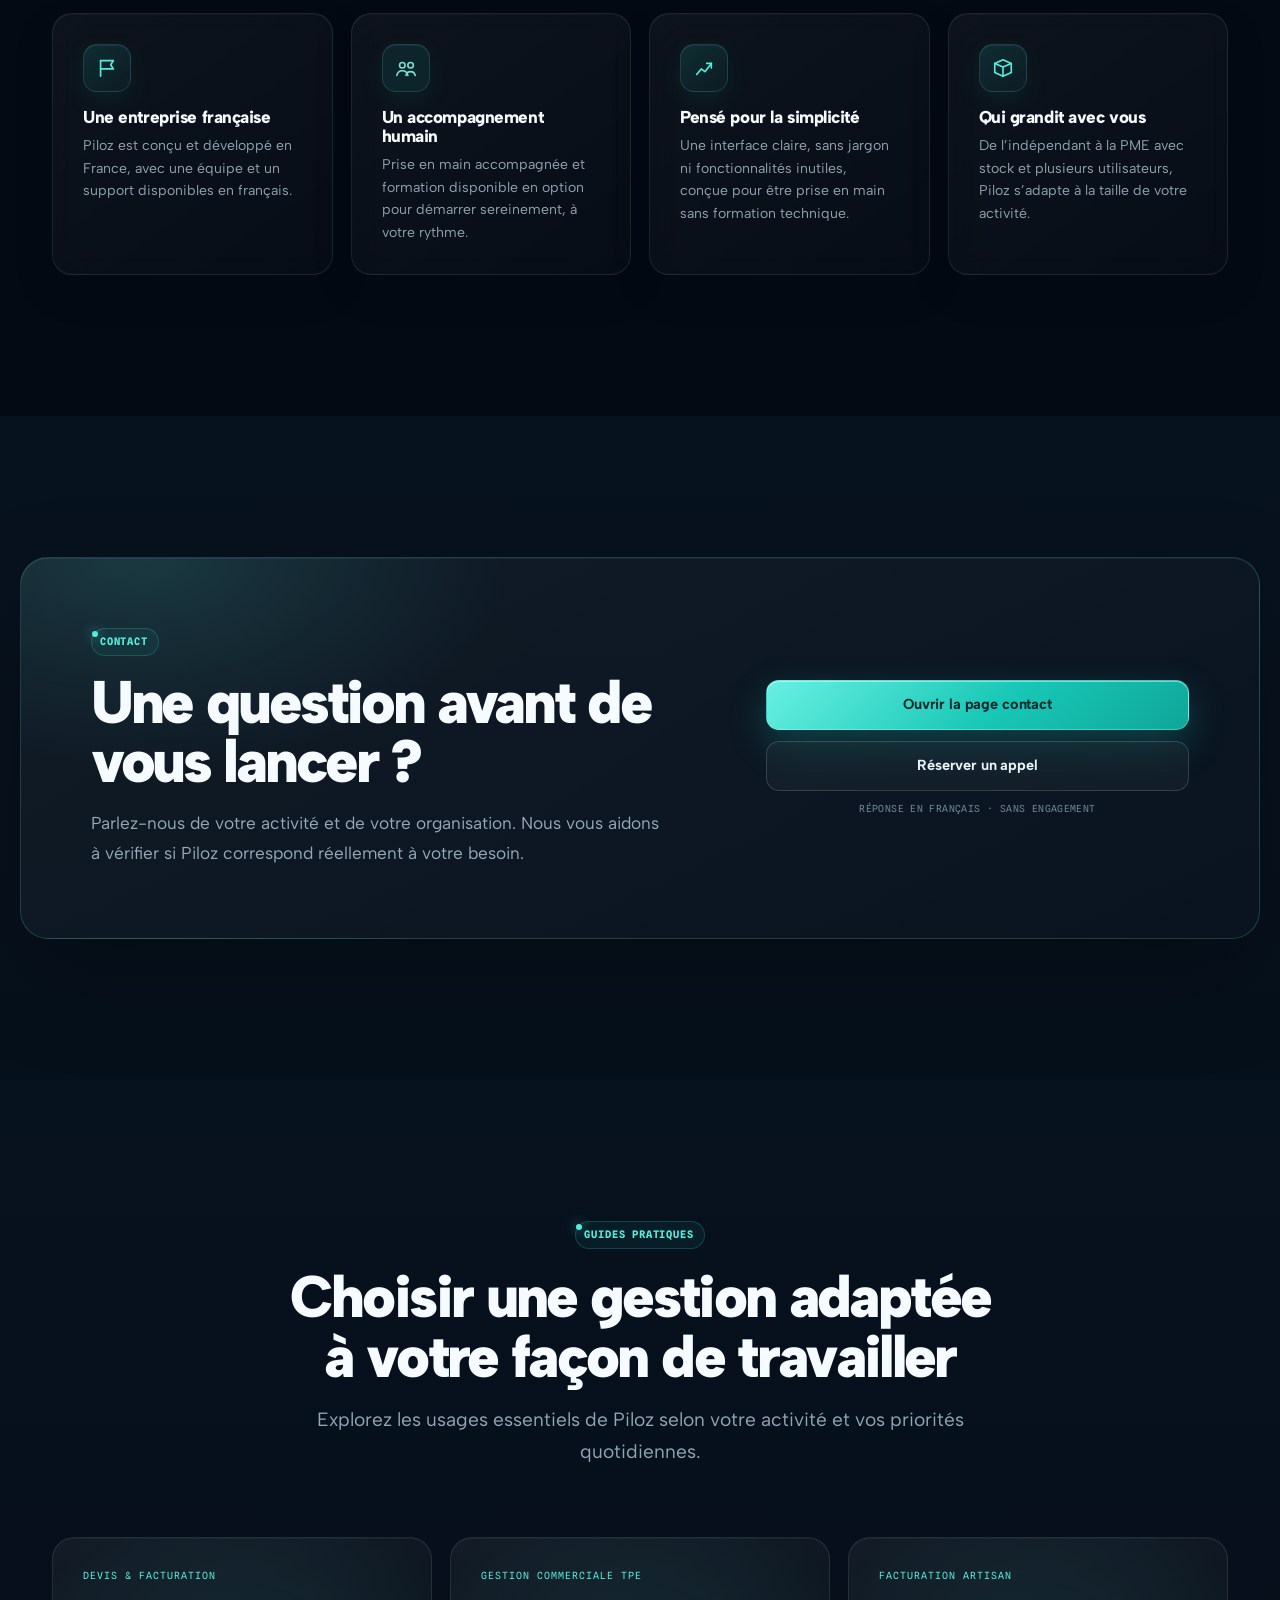
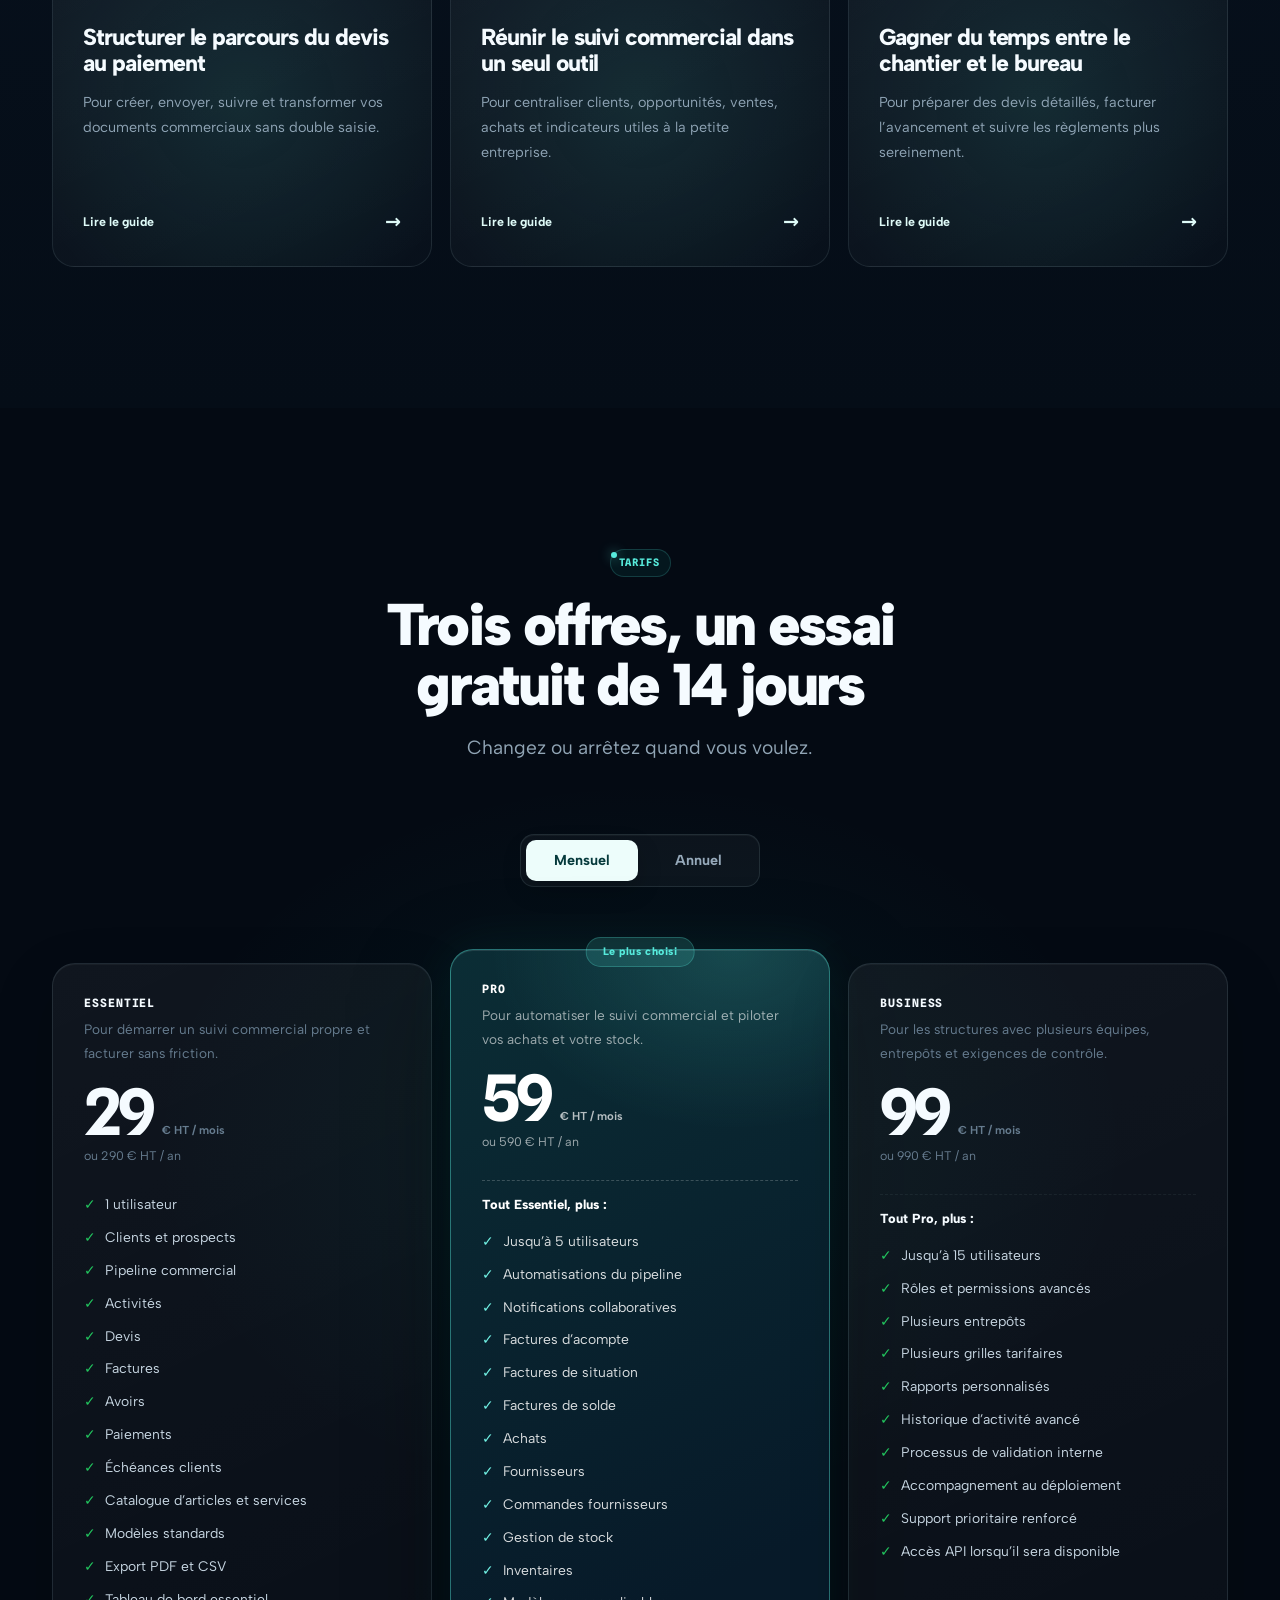
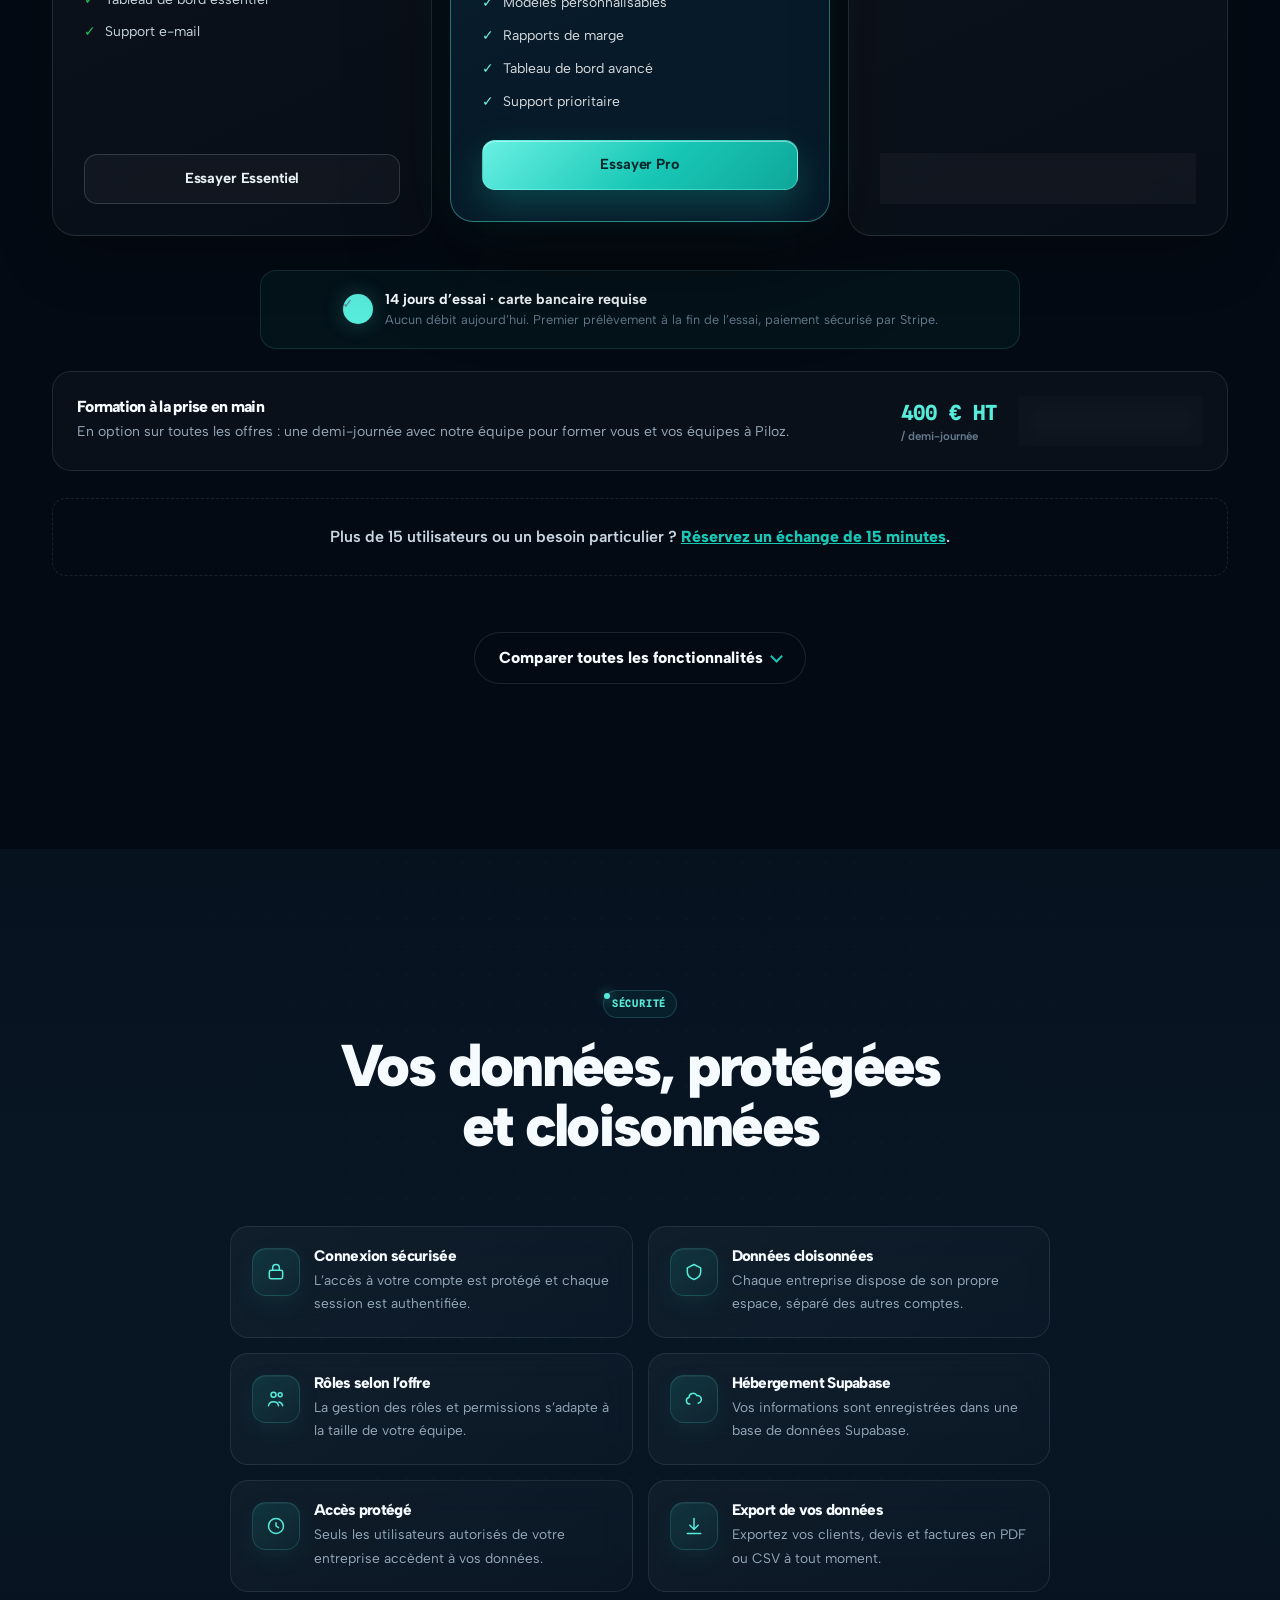
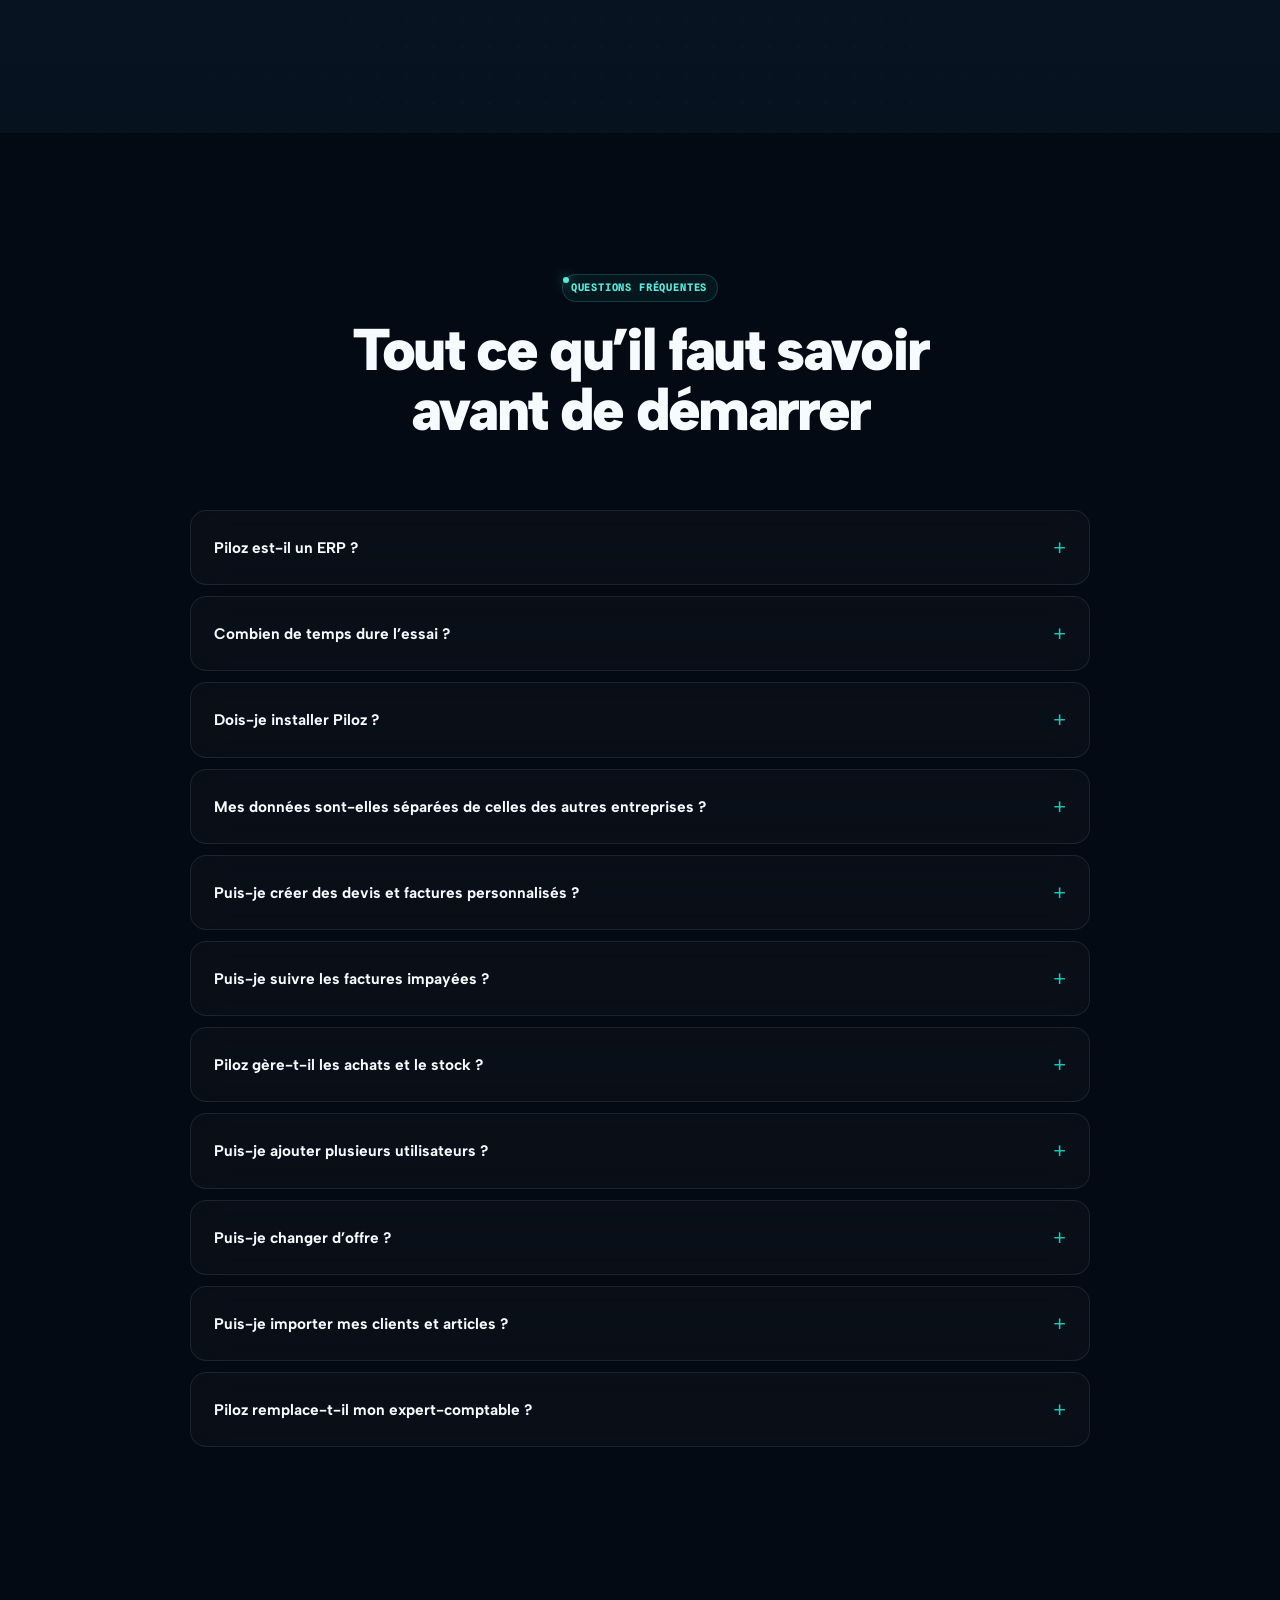
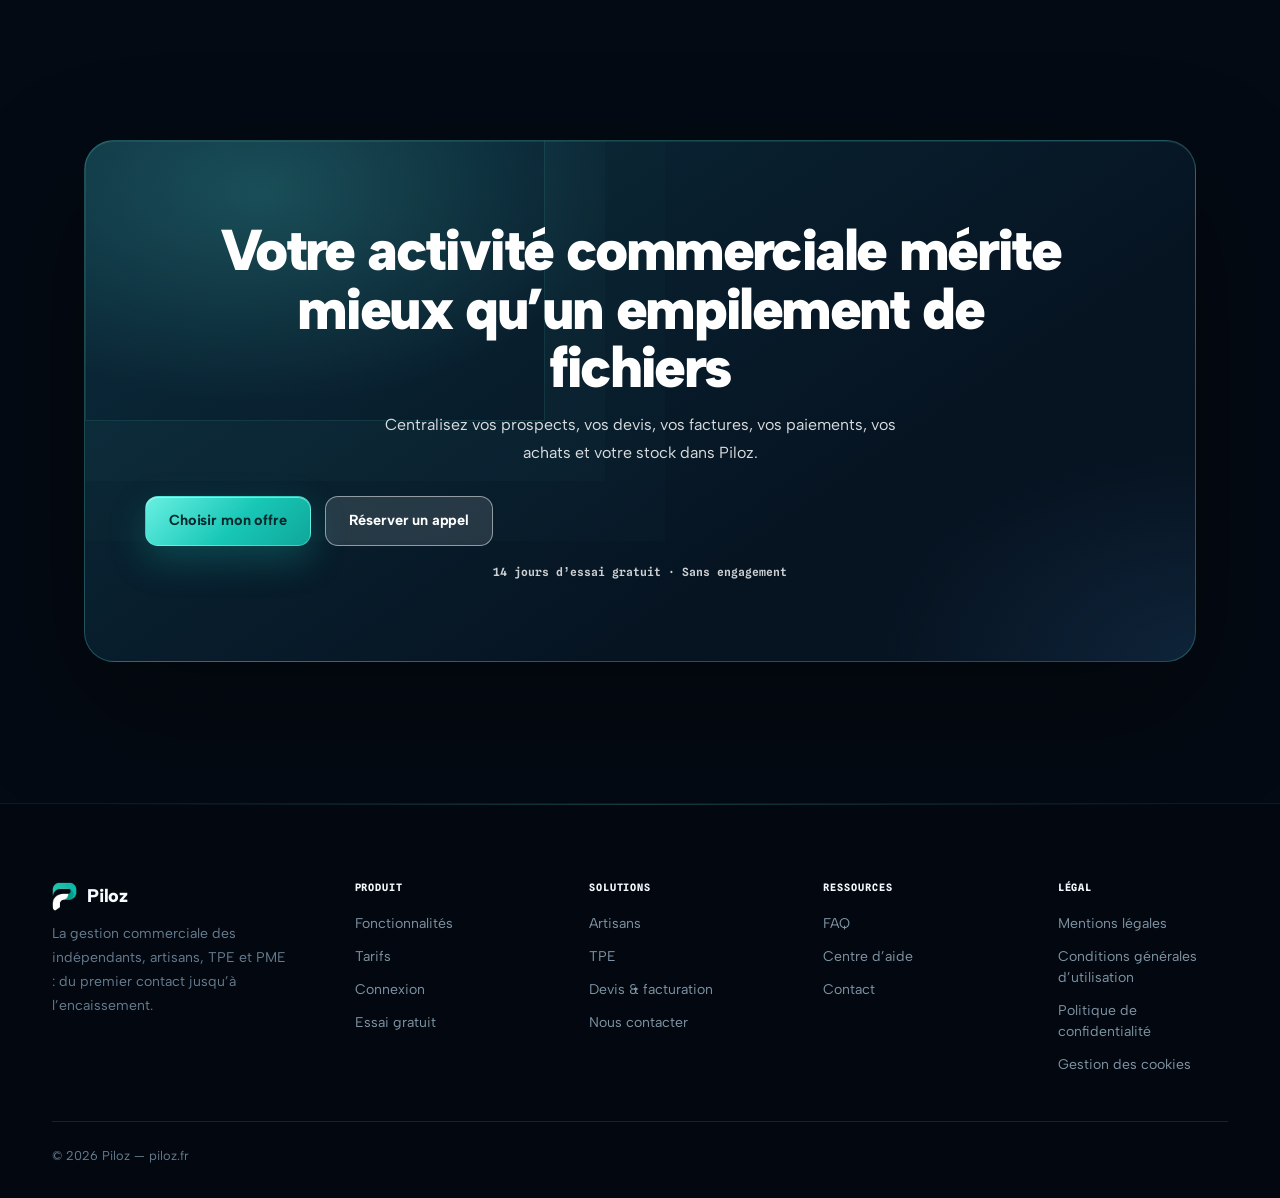
==== commit 07a82ef0: "fix: rétablir le formulaire de contact du site" ====
--- a/index.html
+++ b/index.html
@@ -37,7 +37,7 @@
 <link rel="stylesheet" href="assets/css/variables.css">
 <link rel="stylesheet" href="assets/css/base.css">
 <link rel="stylesheet" href="assets/css/layout.css">
-<link rel="stylesheet" href="assets/css/components.css">
+<link rel="stylesheet" href="assets/css/components.css?v=20260726.1">
 <link rel="stylesheet" href="assets/css/animations.css">
 <link rel="stylesheet" href="assets/css/responsive.css">
 <link rel="stylesheet" href="assets/css/piloz-premium.css?v=20260726.3">
@@ -363,7 +363,7 @@
       </div>
       <div class="contact-bridge-actions">
         <a class="btn btn-primary" href="contact.html">Ouvrir la page contact</a>
-        <a class="btn btn-outline" href="https://calendly.com/erp-piloz/30min" target="_blank" rel="noopener">Réserver une démonstration</a>
+        <a class="btn btn-outline" href="https://calendly.com/erp-piloz/30min" target="_blank" rel="noopener">Réserver un appel</a>
         <small>Réponse en français · Sans engagement</small>
       </div>
     </div>
@@ -627,7 +627,7 @@
         <p>Centralisez vos prospects, vos devis, vos factures, vos paiements, vos achats et votre stock dans Piloz.</p>
         <div class="hero-actions">
           <a class="btn btn-primary" href="#tarifs">Choisir mon offre</a>
-          <a class="btn btn-outline-light" href="https://calendly.com/erp-piloz/30min" target="_blank" rel="noopener">Réserver une démo</a>
+          <a class="btn btn-outline-light" href="https://calendly.com/erp-piloz/30min" target="_blank" rel="noopener">Réserver un appel</a>
         </div>
         <span class="hero-meta">14 jours d’essai gratuit · Sans engagement</span>
       </div>
@@ -677,6 +677,6 @@
   </div>
 </footer>
 
-<script type="module" src="assets/js/main.js?v=20260726.3"></script>
+<script type="module" src="assets/js/main.js?v=20260726.4"></script>
 </body>
 </html>
--- a/assets/css/components.css
+++ b/assets/css/components.css
@@ -398,6 +398,8 @@
   border:1px solid var(--border);border-radius:var(--r-lg);
   padding:32px;display:flex;flex-direction:column;gap:18px;
 }
+.contact-form-pair{display:grid;grid-template-columns:1fr 1fr;gap:14px}
+.form-honeypot{position:absolute!important;left:-10000px!important;width:1px!important;height:1px!important;overflow:hidden!important}
 .form-success{
   display:flex;gap:14px;align-items:flex-start;
   background:var(--success-light);border:1px solid rgba(34,197,94,.35);
@@ -430,6 +432,7 @@
 .contact-card a{color:var(--primary-2);font-weight:700}
 
 @media (max-width:820px){.contact-layout{grid-template-columns:1fr}}
+@media (max-width:560px){.contact-form-pair{grid-template-columns:1fr}.contact-form{padding:22px}}
 
 /* ===== Pages légales ===== */
 .legal-header{padding:20px 0;border-bottom:1px solid var(--border)}
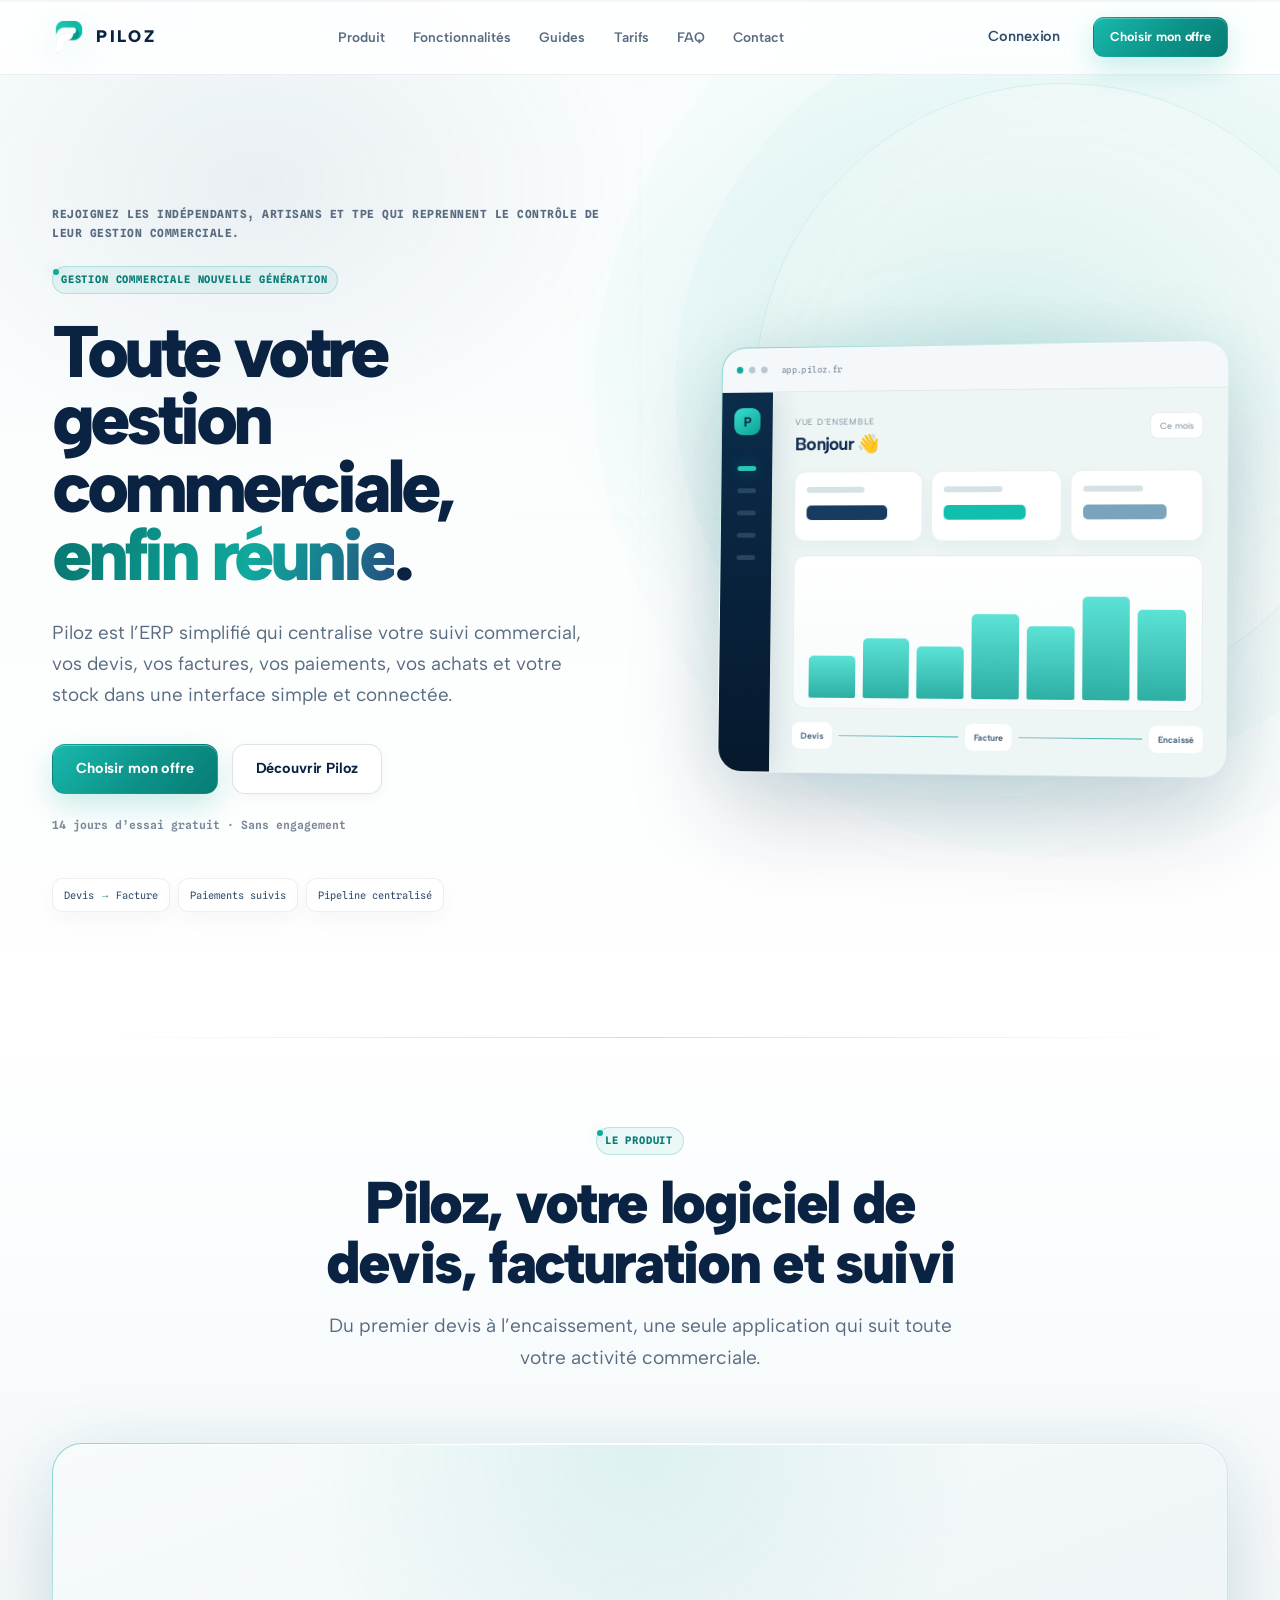
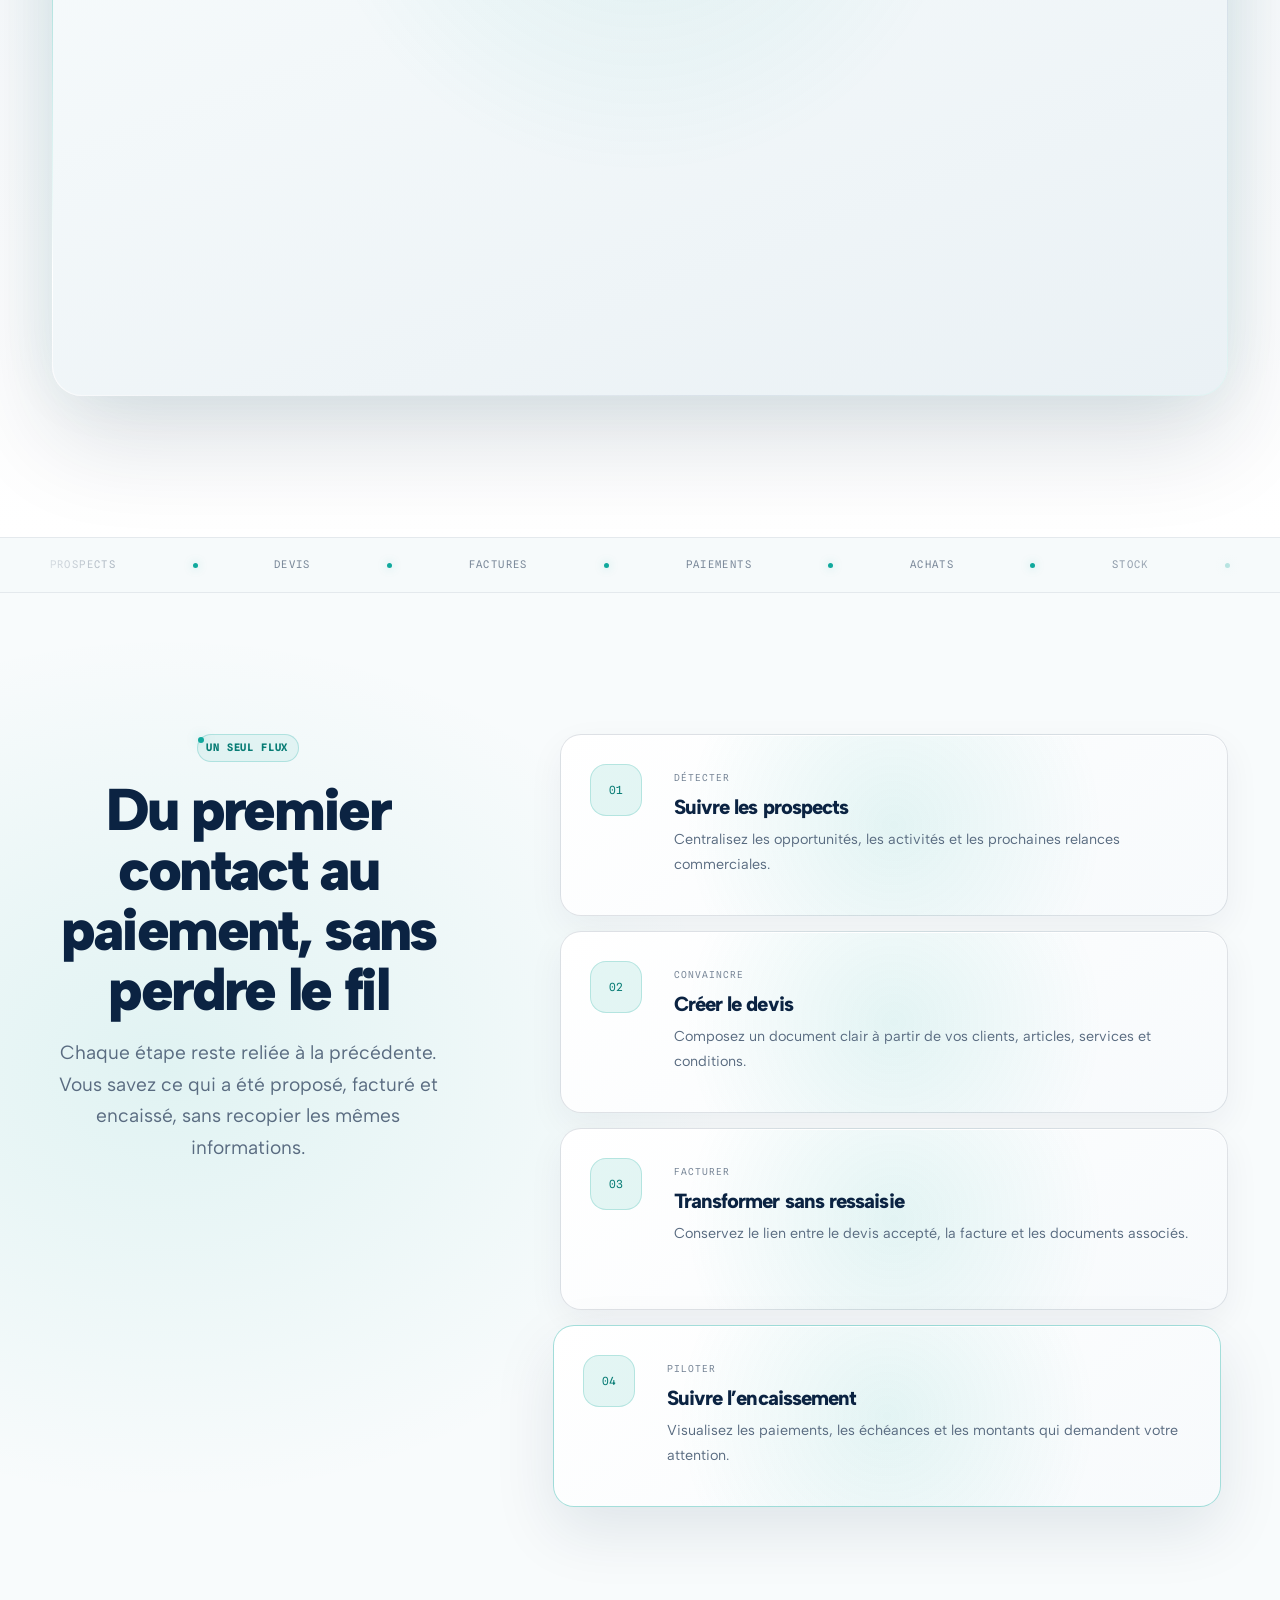
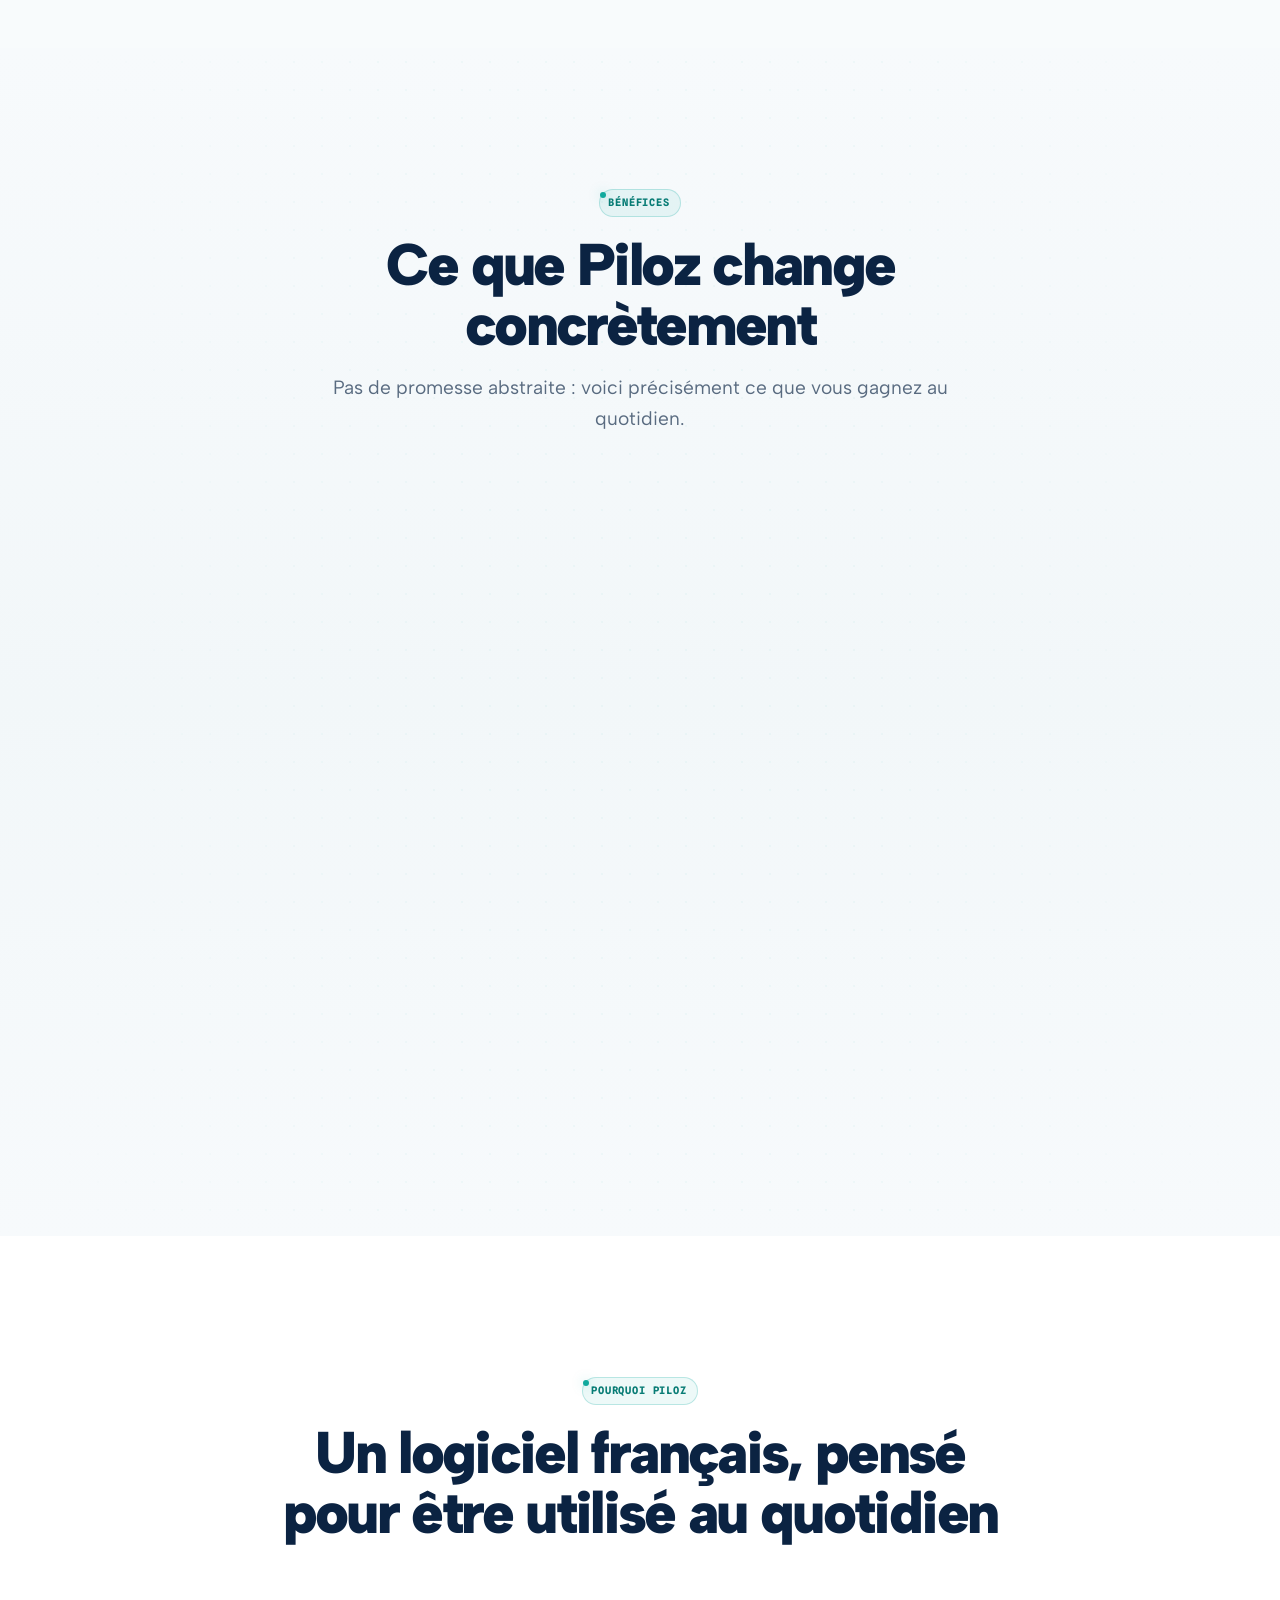
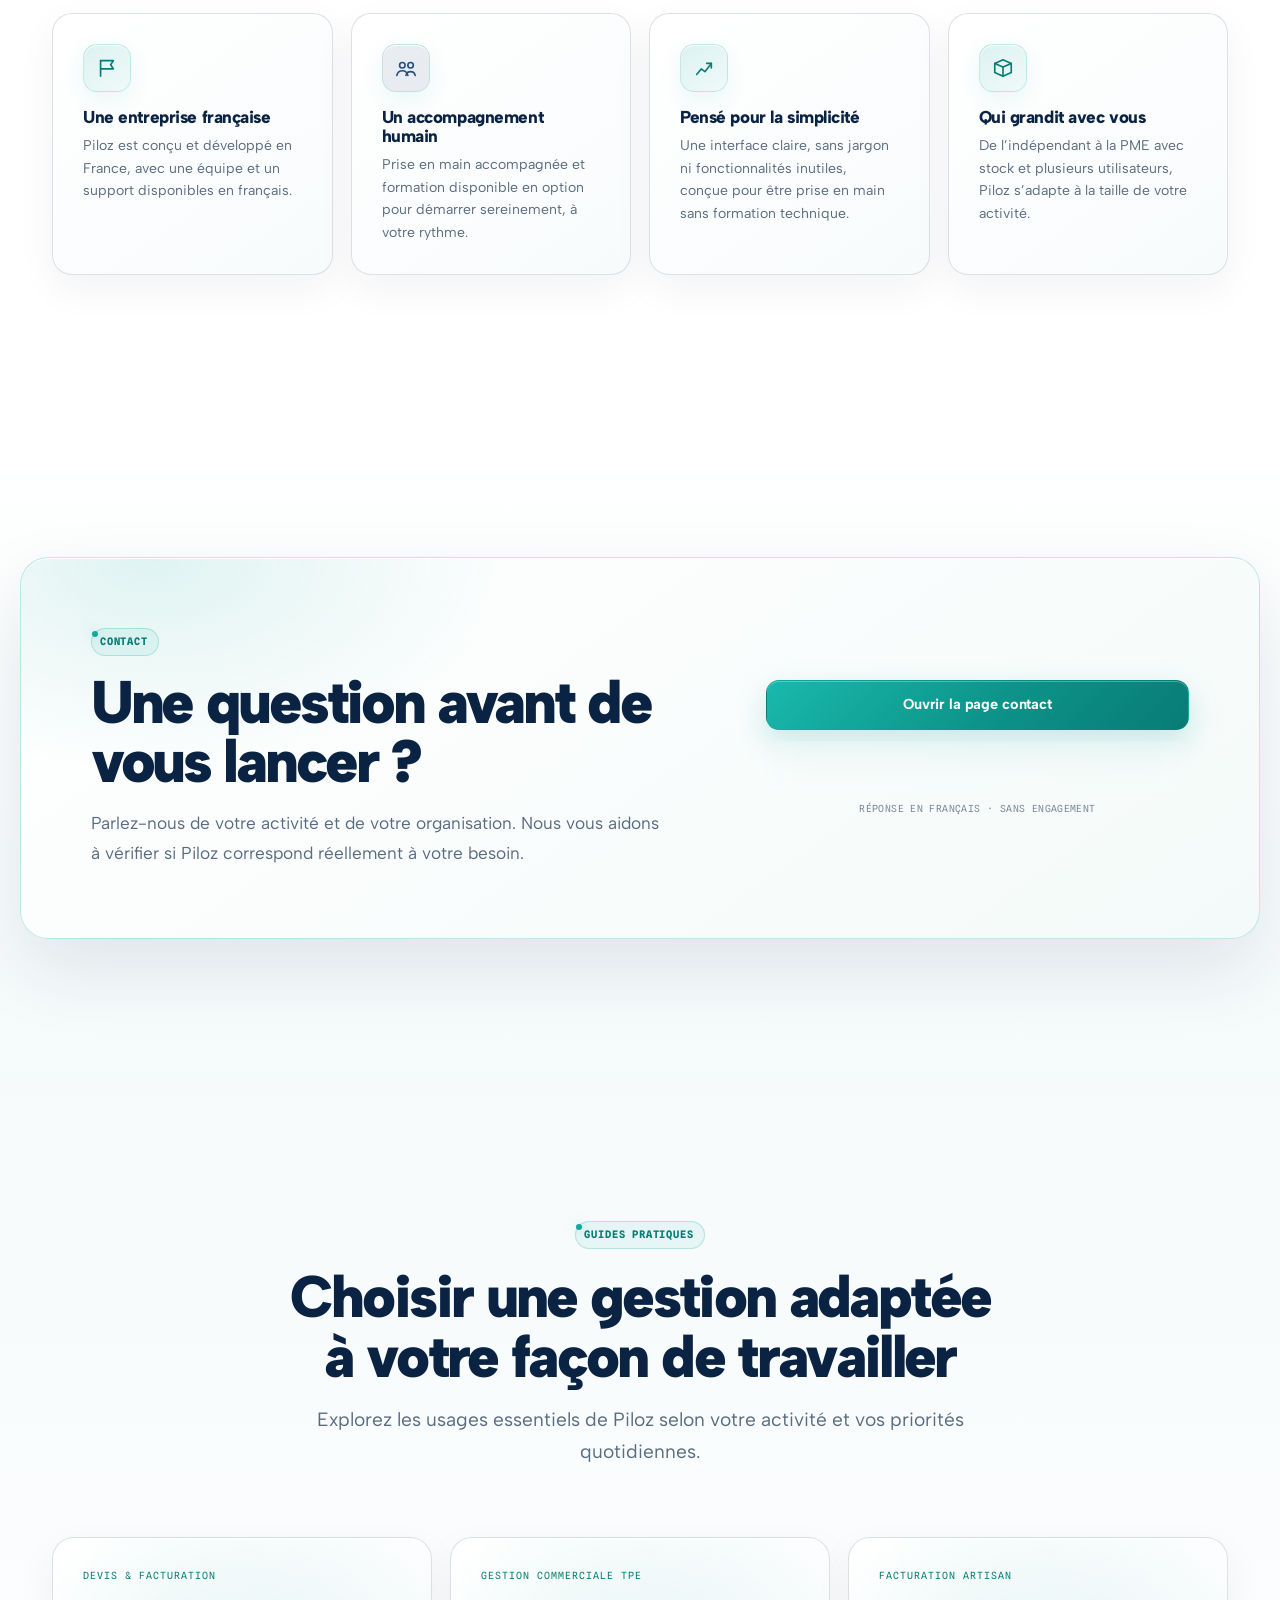
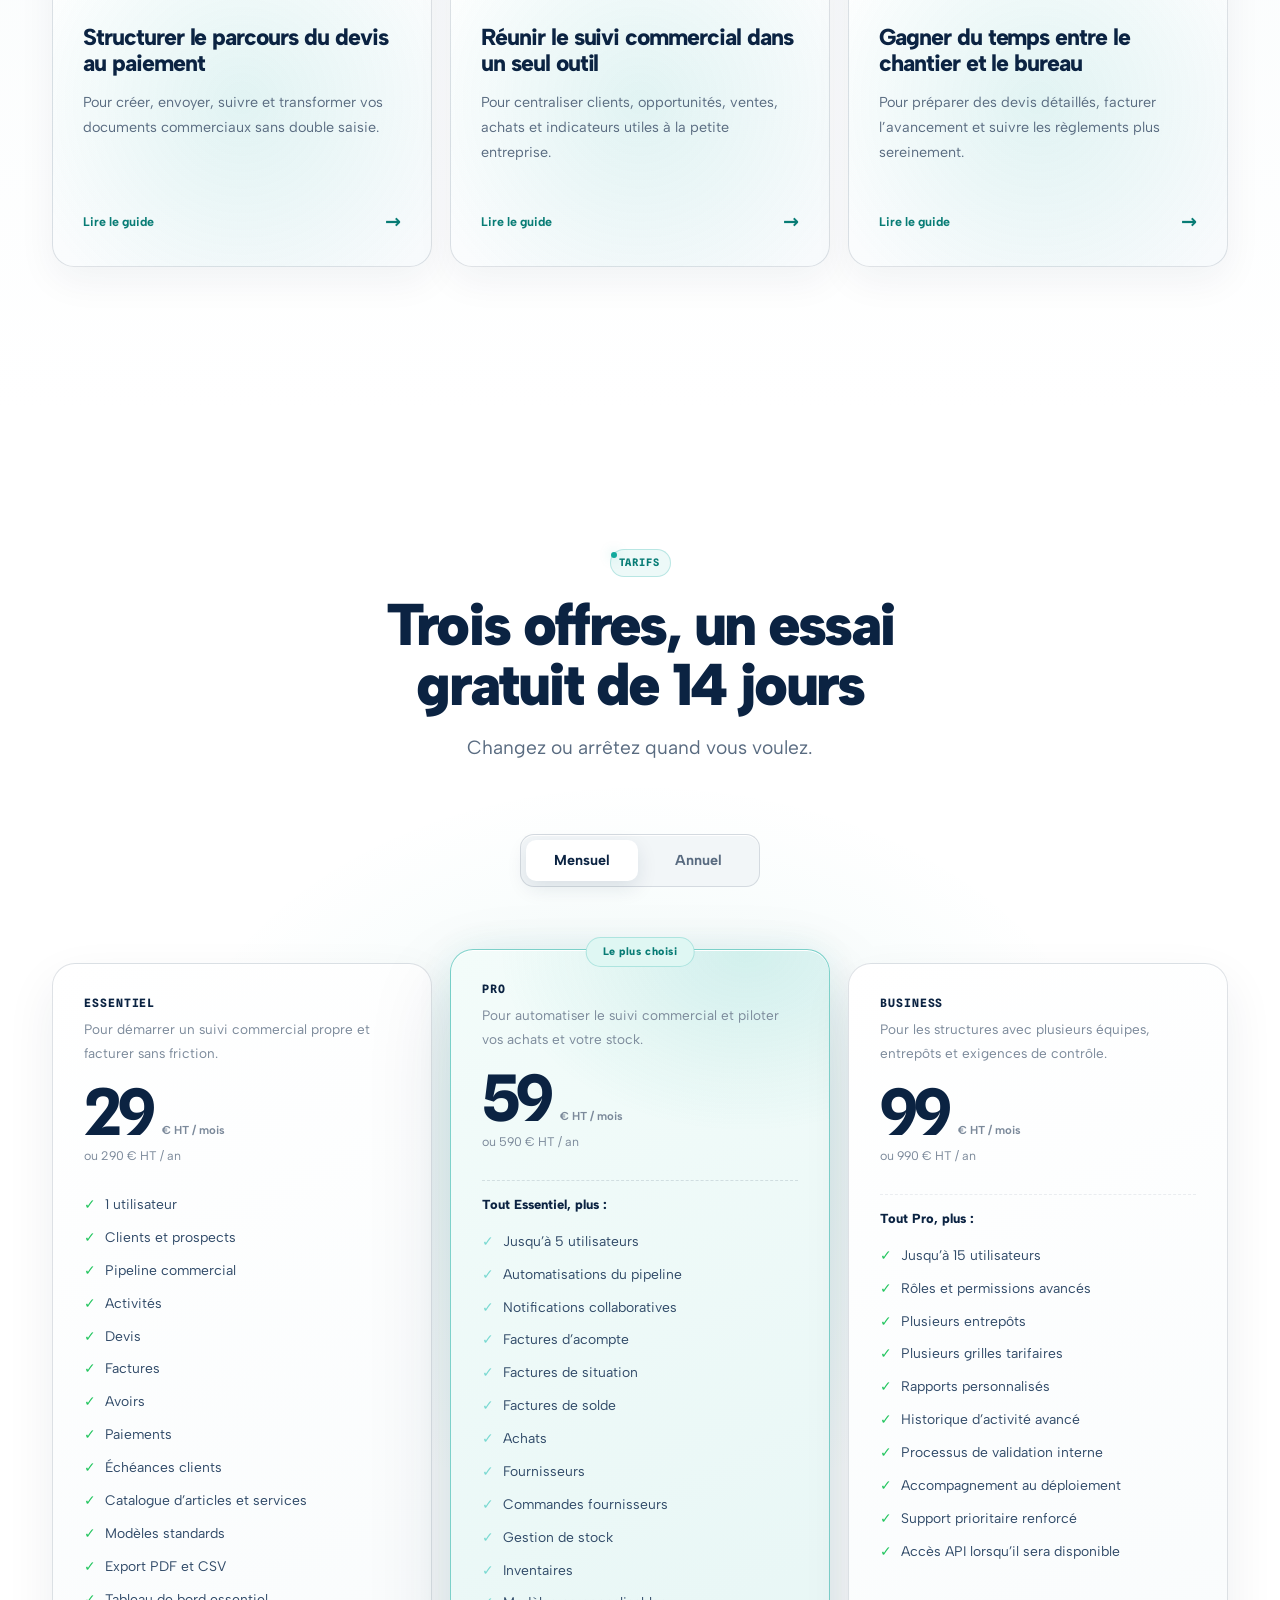
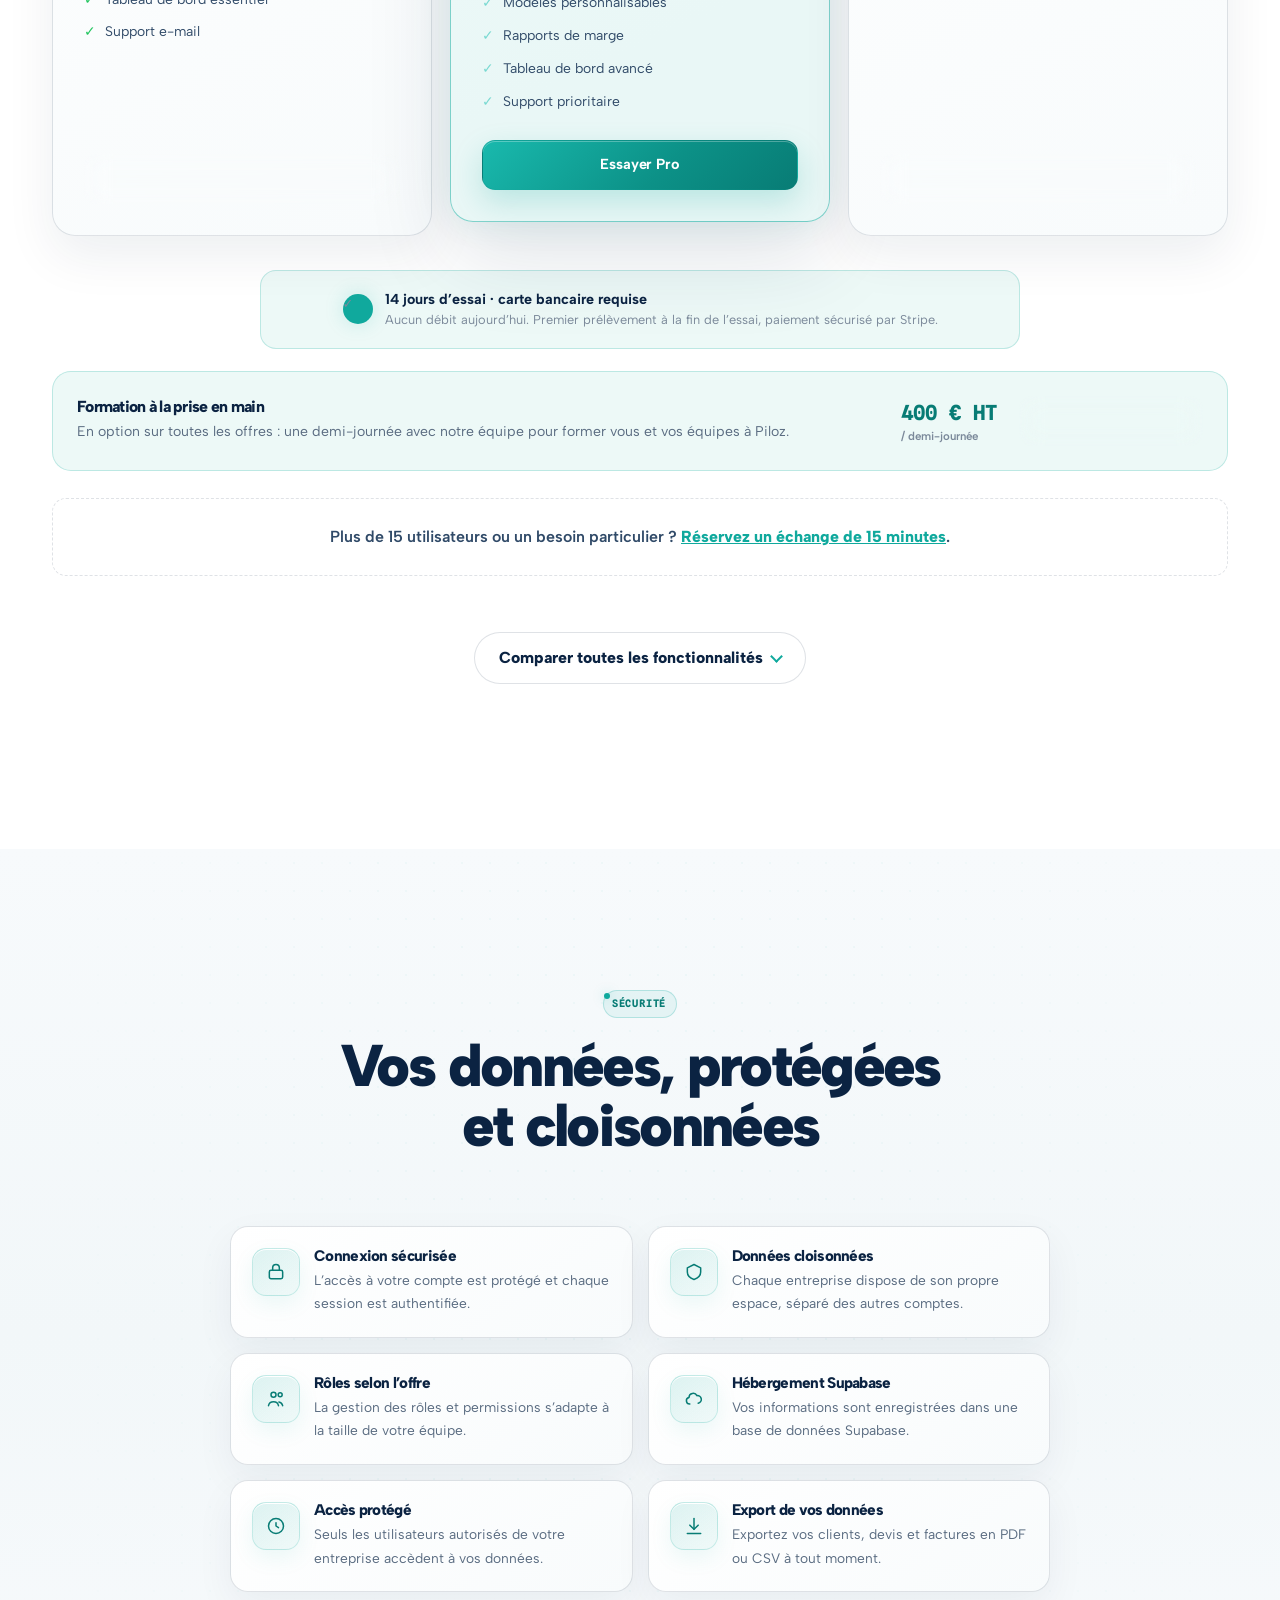
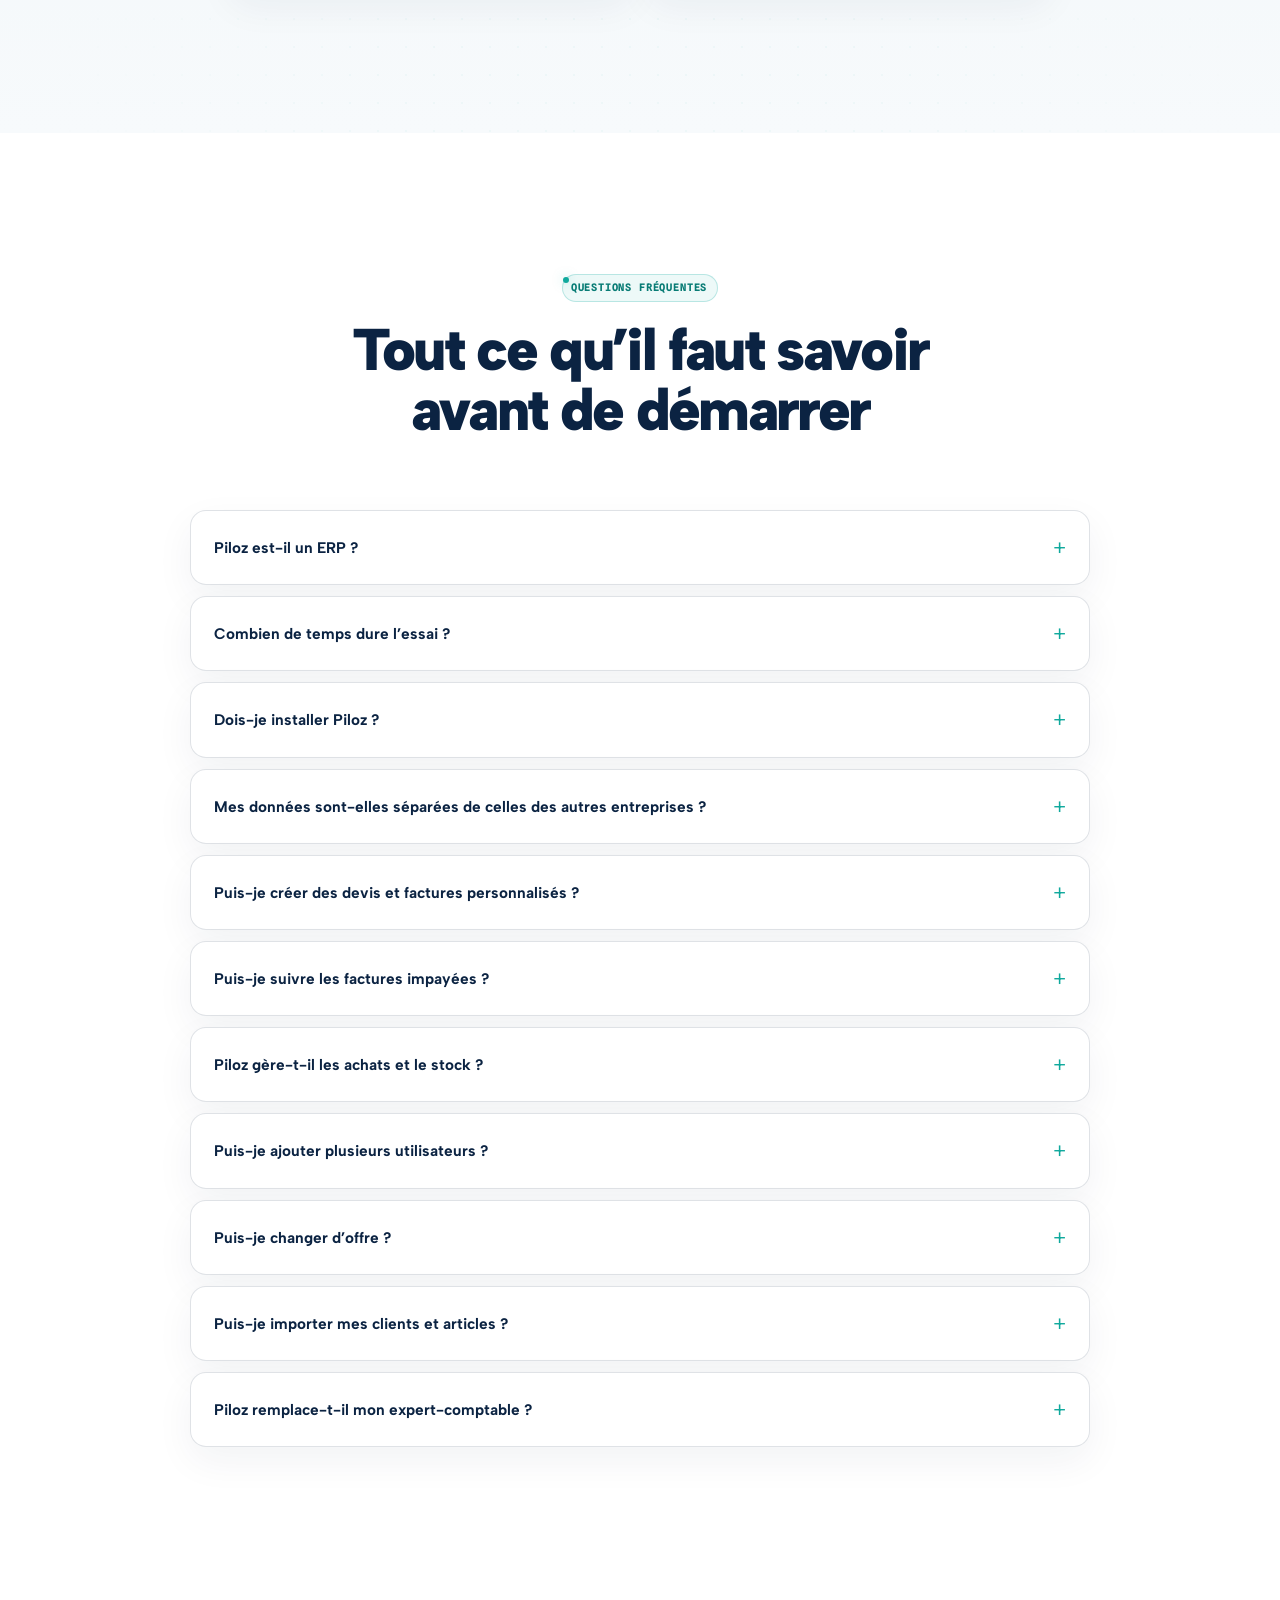
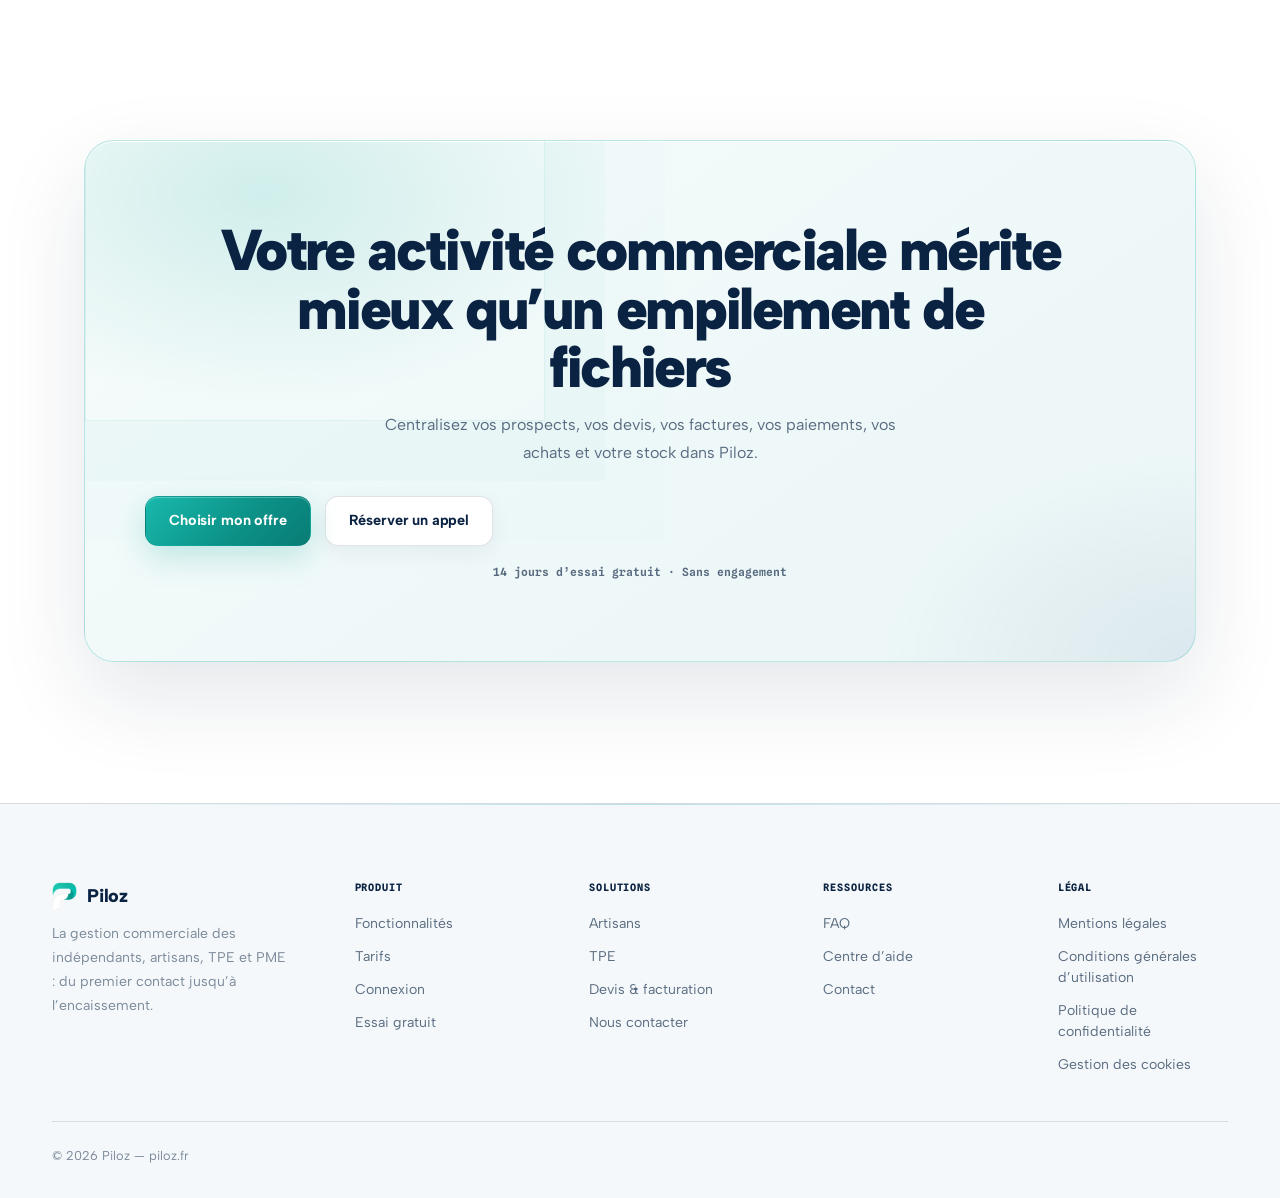
==== commit 665c3f64: "design: passer le site vitrine en theme clair" ====
--- a/index.html
+++ b/index.html
@@ -8,7 +8,8 @@
 <link rel="canonical" href="https://piloz.fr/">
 <meta name="robots" content="index, follow">
 <meta name="google-site-verification" content="h11PvtCBGR1wy1IvKnObylBNvqouRTTVnrMQ5WPAWYc">
-<meta name="theme-color" content="#070B14">
+<meta name="theme-color" content="#FFFFFF">
+<meta name="color-scheme" content="light">
 <link rel="icon" type="image/png" href="assets/icons/favicon-192.png">
 
 <!-- Open Graph -->
@@ -28,7 +29,7 @@
 <meta name="twitter:description" content="Piloz, l’ERP simplifié des indépendants, artisans et TPE : suivi commercial, devis, factures, paiements, achats et stock dans une seule interface.">
 <meta name="twitter:image" content="https://piloz.fr/assets/images/og-image.png">
 <meta name="twitter:image:alt" content="Piloz, logiciel de gestion commerciale pour indépendants, artisans et TPE">
-<meta name="color-scheme" content="dark">
+<meta name="color-scheme" content="light">
 
 <link rel="preconnect" href="https://fonts.googleapis.com">
 <link rel="preconnect" href="https://fonts.gstatic.com" crossorigin>
@@ -40,7 +41,7 @@
 <link rel="stylesheet" href="assets/css/components.css?v=20260726.1">
 <link rel="stylesheet" href="assets/css/animations.css">
 <link rel="stylesheet" href="assets/css/responsive.css">
-<link rel="stylesheet" href="assets/css/piloz-premium.css?v=20260726.3">
+<link rel="stylesheet" href="assets/css/piloz-premium.css?v=20260726.4">
 
 <script type="application/ld+json">
 {
--- a/assets/css/variables.css
+++ b/assets/css/variables.css
@@ -1,26 +1,26 @@
-/* Design tokens — identité Piloz : thème sombre, futuriste, accents lumineux */
+/* Design tokens — identité Piloz : thème clair, sobre et lumineux */
 :root{
   /* Couleurs de marque (issues du logo Piloz) */
-  --primary:#14B8AA;
-  --primary-2:#2DE0CC;
-  --primary-light:rgba(20,184,170,.14);
-  --primary-mid:#5EEAD4;
+  --primary:#10A99D;
+  --primary-2:#087C75;
+  --primary-light:rgba(16,169,157,.11);
+  --primary-mid:#78D9D1;
 
-  /* Accent chaud (variété, distinction) */
-  --accent:#FF6B4A;
-  --accent-2:#FF8C6E;
-  --accent-light:rgba(255,107,74,.14);
+  /* Accent bleu marine issu du logo */
+  --accent:#173B66;
+  --accent-2:#244F7F;
+  --accent-light:rgba(23,59,102,.09);
 
-  /* Neutres — thème sombre */
-  --ink:#F4F6FB;
-  --ink-soft:#C7D0E0;
-  --body:#93A0B8;
-  --body-soft:#5E6A82;
-  --paper:#070B14;
-  --paper-alt:#0D1420;
-  --paper-tint:#0A1B1C;
-  --border:rgba(255,255,255,.1);
-  --border-soft:rgba(255,255,255,.06);
+  /* Neutres — thème clair */
+  --ink:#0B2342;
+  --ink-soft:#304A68;
+  --body:#596B80;
+  --body-soft:#7B899A;
+  --paper:#FFFFFF;
+  --paper-alt:#F5F8FB;
+  --paper-tint:#EDF9F7;
+  --border:rgba(11,35,66,.13);
+  --border-soft:rgba(11,35,66,.075);
 
   /* États */
   --success:#22C55E;
@@ -30,8 +30,8 @@
   --danger:#F0544A;
   --danger-light:rgba(240,84,74,.14);
 
-  /* Void — panneaux les plus profonds (CTA, offre mise en avant) */
-  --deep:#020408;
+  /* Contraste profond réservé aux détails de l'interface produit */
+  --deep:#0B2342;
 
   /* Typo */
   --font-sans:'Albert Sans',system-ui,sans-serif;
@@ -45,10 +45,10 @@
   --r-full:999px;
 
   /* Ombres */
-  --shadow-sm:0 2px 10px rgba(0,0,0,.35);
-  --shadow-md:0 14px 34px rgba(0,0,0,.45);
-  --shadow-lg:0 28px 70px rgba(0,0,0,.55);
-  --shadow-brand:0 0 32px rgba(20,184,170,.35);
+  --shadow-sm:0 6px 18px rgba(11,35,66,.07);
+  --shadow-md:0 18px 42px rgba(11,35,66,.10);
+  --shadow-lg:0 34px 82px rgba(11,35,66,.14);
+  --shadow-brand:0 14px 34px rgba(16,169,157,.20);
 
   /* Rythme */
   --container:1200px;
@@ -67,8 +67,7 @@
   --z-overlay:200;
 }
 
-/* Le cadre produit conserve la palette claire de l'application réelle,
-   comme un écran lumineux posé sur la page sombre. */
+/* Le cadre produit reprend la palette claire de l'application réelle. */
 .device-screen{
   --paper:#FFFFFF;--paper-alt:#F5F6F8;--paper-tint:#EEFAF7;
   --ink:#0A1220;--ink-soft:#2B3648;
--- a/assets/css/base.css
+++ b/assets/css/base.css
@@ -8,8 +8,8 @@
   color:var(--ink);
   background-color:var(--paper);
   background-image:
-    linear-gradient(rgba(255,255,255,.03) 1px, transparent 1px),
-    linear-gradient(90deg, rgba(255,255,255,.03) 1px, transparent 1px);
+    linear-gradient(rgba(11,35,66,.025) 1px, transparent 1px),
+    linear-gradient(90deg, rgba(11,35,66,.025) 1px, transparent 1px);
   background-size:56px 56px;
   line-height:1.5;
   -webkit-font-smoothing:antialiased;
--- a/assets/css/piloz-premium.css
+++ b/assets/css/piloz-premium.css
@@ -1,27 +1,27 @@
-/* PILOZ SIGNAL / MIDNIGHT ATLAS — premium site presentation layer */
+/* PILOZ SIGNAL / DAYLIGHT ATLAS — premium light presentation layer */
 :root{
-  --primary:#18c7b6;
-  --primary-2:#57ebdc;
-  --primary-light:rgba(24,199,182,.13);
-  --primary-mid:#72f3e5;
-  --ink:#f5fbff;
-  --ink-soft:#c7d6e2;
-  --body:#96a9ba;
-  --body-soft:#667c8f;
-  --paper:#040a13;
-  --paper-alt:#07121f;
-  --paper-tint:#071b1d;
-  --border:rgba(178,218,229,.12);
-  --border-soft:rgba(178,218,229,.07);
-  --deep:#02060d;
+  --primary:#10a99d;
+  --primary-2:#087c75;
+  --primary-light:rgba(16,169,157,.11);
+  --primary-mid:#78d9d1;
+  --ink:#0b2342;
+  --ink-soft:#304a68;
+  --body:#596b80;
+  --body-soft:#7b899a;
+  --paper:#fff;
+  --paper-alt:#f5f8fb;
+  --paper-tint:#edf9f7;
+  --border:rgba(11,35,66,.13);
+  --border-soft:rgba(11,35,66,.075);
+  --deep:#0b2342;
   --r-sm:9px;
   --r-md:14px;
   --r-lg:20px;
   --r-xl:27px;
-  --shadow-sm:0 8px 24px rgba(0,0,0,.18);
-  --shadow-md:0 24px 60px rgba(0,0,0,.32);
-  --shadow-lg:0 44px 120px rgba(0,0,0,.5);
-  --shadow-brand:0 14px 46px rgba(24,199,182,.24);
+  --shadow-sm:0 8px 24px rgba(11,35,66,.07);
+  --shadow-md:0 24px 60px rgba(11,35,66,.10);
+  --shadow-lg:0 44px 120px rgba(11,35,66,.14);
+  --shadow-brand:0 14px 46px rgba(16,169,157,.20);
   --container:1240px;
   --section-y:clamp(84px,11vw,150px);
 }
@@ -436,3 +436,176 @@
   [data-scene]{opacity:1;transform:none}
   .piloz-magnetic{translate:none!important}
 }
+
+/* ===== Daylight theme ====================================================
+   White surfaces, Piloz teal accents and navy typography. The product demo
+   keeps its own application palette while every public page stays light. */
+html{color-scheme:light;background:#fff}
+body{
+  background:
+    radial-gradient(900px 560px at 96% 4%,rgba(16,169,157,.09),transparent 65%),
+    radial-gradient(760px 600px at -8% 48%,rgba(23,59,102,.055),transparent 68%),
+    #fff;
+}
+body::before{
+  opacity:.55;
+  background-image:linear-gradient(rgba(11,35,66,.028) 1px,transparent 1px),linear-gradient(90deg,rgba(11,35,66,.028) 1px,transparent 1px);
+}
+::selection{background:rgba(16,169,157,.2);color:var(--ink)}
+
+.eyebrow{border-color:rgba(16,169,157,.24);background:rgba(16,169,157,.075);color:var(--primary-2)}
+.eyebrow::before{background:var(--primary);box-shadow:0 0 12px rgba(16,169,157,.35)}
+
+/* A compact logo made for white navigation surfaces. */
+.site-nav .brand-logo,.legal-header .brand-logo{
+  content:url("../images/brand-mark.png");
+  width:34px;height:34px;object-fit:contain;filter:drop-shadow(0 7px 16px rgba(16,169,157,.16));
+}
+.site-nav .brand::after,.legal-header .brand::after{
+  content:"PILOZ";color:var(--ink);font-size:1.05rem;font-weight:850;letter-spacing:.16em;
+}
+.site-nav{
+  padding:13px 0;
+  background:rgba(255,255,255,.86);
+  border-bottom:1px solid rgba(11,35,66,.07);
+  backdrop-filter:blur(18px) saturate(150%);
+  -webkit-backdrop-filter:blur(18px) saturate(150%);
+}
+.site-nav::before{display:none}
+.site-nav.is-scrolled{
+  padding:9px 0;background:rgba(255,255,255,.94);border-bottom:1px solid var(--border-soft);
+  box-shadow:0 12px 36px rgba(11,35,66,.075);
+  backdrop-filter:blur(22px) saturate(160%);-webkit-backdrop-filter:blur(22px) saturate(160%);
+}
+.site-nav.is-scrolled::before{display:none}
+.nav-links a{color:var(--body)}
+.nav-links a:hover{color:var(--ink)}
+.btn-primary{border-color:rgba(8,124,117,.18);color:#fff;background:linear-gradient(135deg,#19b9ad,#0c9187 58%,#087c75);box-shadow:0 12px 30px rgba(16,169,157,.22),inset 0 1px rgba(255,255,255,.28)}
+.btn-primary:hover{color:#fff;background:linear-gradient(135deg,#21c5b8,#10a99d 55%,#087c75);box-shadow:0 18px 40px rgba(16,169,157,.27)}
+.btn-outline{border-color:var(--border);color:var(--ink);background:rgba(255,255,255,.82);box-shadow:0 4px 14px rgba(11,35,66,.04)}
+.btn-outline:hover{border-color:rgba(16,169,157,.46);color:var(--primary-2);background:var(--primary-light)}
+.btn-ghost{color:var(--ink-soft)}
+.btn-ghost:hover{color:var(--primary-2);background:var(--primary-light)}
+
+.hero{
+  background:
+    radial-gradient(680px 500px at 79% 35%,rgba(16,169,157,.14),transparent 68%),
+    radial-gradient(540px 400px at 20% 18%,rgba(35,78,126,.075),transparent 70%),
+    linear-gradient(180deg,#f8fcfc 0%,#fff 100%);
+}
+.hero::before{border-color:rgba(16,169,157,.13);box-shadow:0 0 0 80px rgba(16,169,157,.025),0 0 0 160px rgba(16,169,157,.014),inset 0 0 90px rgba(16,169,157,.04)}
+.hero::after{background:linear-gradient(90deg,transparent 49.92%,rgba(11,35,66,.038) 50%,transparent 50.08%),linear-gradient(0deg,transparent 49.92%,rgba(11,35,66,.032) 50%,transparent 50.08%)}
+.hero-hook{color:var(--body)}
+.hero h1 em{background:linear-gradient(105deg,#087c75 8%,#10a99d 58%,#244f7f);-webkit-background-clip:text;background-clip:text}
+.hero .lede{color:var(--body)}
+.hero-meta{color:var(--body-soft)}
+.hero-atlas span{border-color:var(--border-soft);background:rgba(255,255,255,.78);color:var(--ink-soft);box-shadow:0 8px 24px rgba(11,35,66,.045)}
+.hero-atlas i{color:var(--primary-2)}
+.hero-inner:not(:has(.hero-copy)){display:block;max-width:780px;text-align:center}
+.hero-inner:not(:has(.hero-copy)) h1{margin:22px auto 18px}
+.hero-inner:not(:has(.hero-copy)) .lede{margin-inline:auto}
+
+.hero-console{background:linear-gradient(145deg,rgba(16,169,157,.52),rgba(255,255,255,.9) 34%,rgba(36,79,127,.18));box-shadow:0 42px 100px rgba(11,35,66,.18),0 0 70px rgba(16,169,157,.10)}
+.hero-console::before{background:radial-gradient(circle,rgba(16,169,157,.14),transparent 65%)}
+.hero-console-bar{background:#f4f8fa;border-bottom:1px solid rgba(11,35,66,.08)}
+.hero-console-bar>i{background:#b9c7d1}.hero-console-bar>i:first-child{background:#10a99d}.hero-console-bar span{color:#718294}
+
+#produit{background:linear-gradient(180deg,#fff,#f6fafc 38%,#fff)}
+#produit::before{background:linear-gradient(90deg,transparent,rgba(16,169,157,.28),transparent)}
+.section-head .lede{color:var(--body)}
+.device-wrap{background:linear-gradient(140deg,rgba(16,169,157,.48),rgba(255,255,255,.9) 28%,rgba(36,79,127,.16) 72%,rgba(16,169,157,.12));box-shadow:0 42px 100px rgba(11,35,66,.14),0 0 70px rgba(16,169,157,.08)}
+.device-frame{background:radial-gradient(600px circle at var(--glow-x) var(--glow-y),rgba(16,169,157,.10),transparent 55%),linear-gradient(160deg,#f7fbfc,#eaf1f5);box-shadow:inset 0 1px #fff}
+.device-bar .url-pill{background:#fff;border-color:var(--border-soft);color:var(--body-soft)}
+.device-screen{box-shadow:0 18px 45px rgba(11,35,66,.12)}
+
+.section-alt{background:linear-gradient(180deg,#f7fafc,#f2f7f9 55%,#f7fafc)}
+.section-alt::before{opacity:.32;background-image:radial-gradient(circle at center,rgba(16,169,157,.13) 0 1px,transparent 1.5px)}
+.feature-card,.persona-card,.security-item,.faq-item,.contact-form,.contact-card{
+  border-color:var(--border);background:rgba(255,255,255,.92);box-shadow:0 14px 38px rgba(11,35,66,.055);backdrop-filter:blur(14px);-webkit-backdrop-filter:blur(14px)
+}
+.feature-card{background:linear-gradient(145deg,#fff,#f8fbfc)}
+.feature-card:hover{border-color:rgba(16,169,157,.32);background:linear-gradient(145deg,#fff,#f0fbf9);box-shadow:0 24px 58px rgba(11,35,66,.10)}
+.feature-card p,.security-item p{color:var(--body)}
+.feature-icon{border-color:rgba(16,169,157,.18);background:linear-gradient(145deg,rgba(16,169,157,.14),rgba(16,169,157,.055));color:var(--primary-2);box-shadow:inset 0 1px #fff,0 8px 22px rgba(16,169,157,.08)}
+.feature-icon.c-coral{color:var(--accent-2);background:var(--accent-light)}
+.persona-card{color:var(--ink-soft)}
+.persona-card:hover{border-color:rgba(16,169,157,.30);background:var(--paper-tint)}
+
+#tarifs{background:radial-gradient(700px 520px at 50% 36%,rgba(16,169,157,.08),transparent 70%),#fff}
+.pricing-toggle{border-color:var(--border);background:#f2f6f8;box-shadow:inset 0 1px #fff}
+.pricing-toggle button.is-active{background:#fff;color:var(--ink);box-shadow:0 7px 20px rgba(11,35,66,.10)}
+.plan-card{border-color:var(--border);background:linear-gradient(155deg,#fff,#f8fbfc);box-shadow:0 20px 50px rgba(11,35,66,.075),inset 0 1px #fff}
+.plan-card:hover{border-color:rgba(16,169,157,.30);box-shadow:0 30px 70px rgba(11,35,66,.12)}
+.plan-card.is-featured{border-color:rgba(16,169,157,.50);color:var(--ink);background:radial-gradient(380px 280px at 78% 0%,rgba(16,169,157,.14),transparent 65%),linear-gradient(155deg,#f3fcfa,#e9f7f6 75%);box-shadow:0 34px 86px rgba(11,35,66,.13),0 0 42px rgba(16,169,157,.10),inset 0 1px #fff}
+.plan-card.is-featured .plan-name,.plan-card.is-featured .plan-price,.plan-card.is-featured .plan-features li.is-inherit{color:var(--ink)}
+.plan-card.is-featured .plan-desc,.plan-card.is-featured .plan-price span,.plan-card.is-featured .plan-price-sub{color:var(--body-soft)}
+.plan-card.is-featured .plan-features li{color:var(--ink-soft)}
+.plan-card.is-featured .plan-features li.is-inherit{border-top-color:var(--border)}
+.plan-badge{border-color:rgba(16,169,157,.24);background:#dff7f3;color:var(--primary-2)}
+.payment-trust,.training-addon{border-color:rgba(16,169,157,.22);background:var(--paper-tint)}
+.payment-trust-lock{color:#fff;background:var(--primary);box-shadow:0 0 20px rgba(16,169,157,.18)}
+.training-addon-price{color:var(--primary-2)}
+
+.faq-item summary:hover{color:var(--primary-2);background:var(--primary-light)}
+.faq-item[open]{border-color:rgba(16,169,157,.28);background:#fff}
+.security-item{background:linear-gradient(145deg,#fff,#f8fbfc)}
+.security-item:hover{border-color:rgba(16,169,157,.28)}
+.form-row input,.form-row textarea{background:#fff;border-color:var(--border)}
+
+.cta-band{
+  color:var(--ink);border-color:rgba(16,169,157,.24);
+  background:radial-gradient(500px 300px at 16% 10%,rgba(16,169,157,.16),transparent 70%),radial-gradient(450px 300px at 100% 100%,rgba(36,79,127,.09),transparent 70%),linear-gradient(145deg,#f6fcfb,#edf7f8 72%);
+  box-shadow:0 34px 90px rgba(11,35,66,.11),inset 0 1px #fff;
+}
+.cta-band::before{border-color:rgba(16,169,157,.10);box-shadow:0 0 0 60px rgba(16,169,157,.018),0 0 0 120px rgba(16,169,157,.01)}
+.cta-band h2{color:var(--ink)}
+.cta-band p,.cta-band .hero-meta{color:var(--body)}
+.cta-band .btn-outline-light{border:1px solid var(--border);color:var(--ink);background:#fff;box-shadow:0 7px 22px rgba(11,35,66,.06)}
+.cta-band .btn-outline-light:hover{border-color:rgba(16,169,157,.42);color:var(--primary-2);background:var(--primary-light)}
+
+.signal-marquee{border-block-color:var(--border-soft);background:#f6fafb}
+.signal-marquee::before,.signal-marquee::after{background:linear-gradient(90deg,#f6fafb,transparent)}
+.signal-marquee-track{color:var(--body-soft)}
+.signal-marquee-track i{box-shadow:0 0 10px rgba(16,169,157,.35)}
+.journey-section{background:radial-gradient(800px 620px at 13% 45%,rgba(16,169,157,.10),transparent 70%),#f8fbfc}
+.journey-head .lede{color:var(--body)}
+.journey-card{border-color:var(--border);background:radial-gradient(380px circle at var(--spot-x) var(--spot-y),rgba(16,169,157,.10),transparent 55%),linear-gradient(145deg,#fff,#f7fafc);box-shadow:0 13px 36px rgba(11,35,66,.055),inset 0 1px #fff}
+.journey-card>span{border-color:rgba(16,169,157,.22);color:var(--primary-2);background:var(--primary-light)}
+.journey-card small{color:var(--body-soft)}.journey-card p{color:var(--body)}
+.journey-card.is-active{border-color:rgba(16,169,157,.38);box-shadow:0 24px 62px rgba(11,35,66,.10),inset 0 1px #fff}
+
+.seo-hub{background:linear-gradient(180deg,#f6fafb,#fff)}
+.seo-card{border-color:var(--border);color:var(--ink);background:radial-gradient(420px circle at var(--spot-x) var(--spot-y),rgba(16,169,157,.11),transparent 55%),linear-gradient(155deg,#fff,#f7fafc);box-shadow:0 14px 38px rgba(11,35,66,.055),inset 0 1px #fff}
+.seo-card p{color:var(--body)}.seo-card b{color:var(--primary-2)}
+.seo-card:hover{color:var(--ink);border-color:rgba(16,169,157,.38);box-shadow:0 30px 72px rgba(11,35,66,.12)}
+.contact-bridge{background:linear-gradient(180deg,#fff,#f5fafb)}
+.contact-bridge-inner{border-color:rgba(16,169,157,.24);background:radial-gradient(520px 300px at 10% 0%,rgba(16,169,157,.13),transparent 70%),linear-gradient(145deg,#fff,#f4faf9);box-shadow:0 30px 76px rgba(11,35,66,.10),inset 0 1px #fff}
+.contact-bridge p{color:var(--body)}.contact-bridge-actions small{color:var(--body-soft)}
+
+.seo-hero{background:radial-gradient(720px 500px at 80% 38%,rgba(16,169,157,.13),transparent 70%),linear-gradient(180deg,#f6fbfb,#fff)}
+.seo-hero::after{border-color:rgba(16,169,157,.12);box-shadow:0 0 0 70px rgba(16,169,157,.02),0 0 0 140px rgba(16,169,157,.012)}
+.seo-breadcrumb{color:var(--body-soft)}.seo-breadcrumb a{color:var(--body)}
+.seo-hero .lede,.editorial-copy p,.editorial-copy li,.editorial-aside p,.usecase-card p{color:var(--body)}
+.seo-trust-row span{border-color:var(--border);color:var(--ink-soft);background:#fff;box-shadow:0 6px 18px rgba(11,35,66,.04)}
+.editorial-aside{border-color:rgba(16,169,157,.20);background:var(--paper-tint)}
+.usecase-card{border-color:var(--border);background:#fff;box-shadow:0 12px 32px rgba(11,35,66,.05)}
+.related-guides a{border-color:var(--border);color:var(--ink);background:#fff}
+.related-guides a:hover{border-color:rgba(16,169,157,.30);background:var(--paper-tint)}
+
+.site-footer{background:#f4f8fa;border-top-color:var(--border);color:var(--body)}
+.site-footer::before{background:linear-gradient(90deg,transparent,rgba(16,169,157,.28),transparent)}
+.footer-col h4{color:var(--ink)}
+.footer-col a{color:var(--body)}
+.footer-col a:hover{color:var(--primary-2)}
+.scroll-progress{background:rgba(11,35,66,.04)}
+.scroll-progress span{background:linear-gradient(90deg,#087c75,#10a99d,#244f7f);box-shadow:0 0 14px rgba(16,169,157,.35)}
+
+@media(max-width:900px){
+  .mobile-menu{background:rgba(255,255,255,.98);backdrop-filter:blur(22px);-webkit-backdrop-filter:blur(22px)}
+  .mobile-menu a{color:var(--ink);border-bottom-color:var(--border-soft)}
+}
+@media(max-width:640px){
+  .site-nav .brand{flex:0 0 auto;min-width:0;overflow:visible}
+  .site-nav .brand-logo{width:31px;height:31px}
+  .site-nav .brand::after{font-size:.92rem;letter-spacing:.13em}
+}
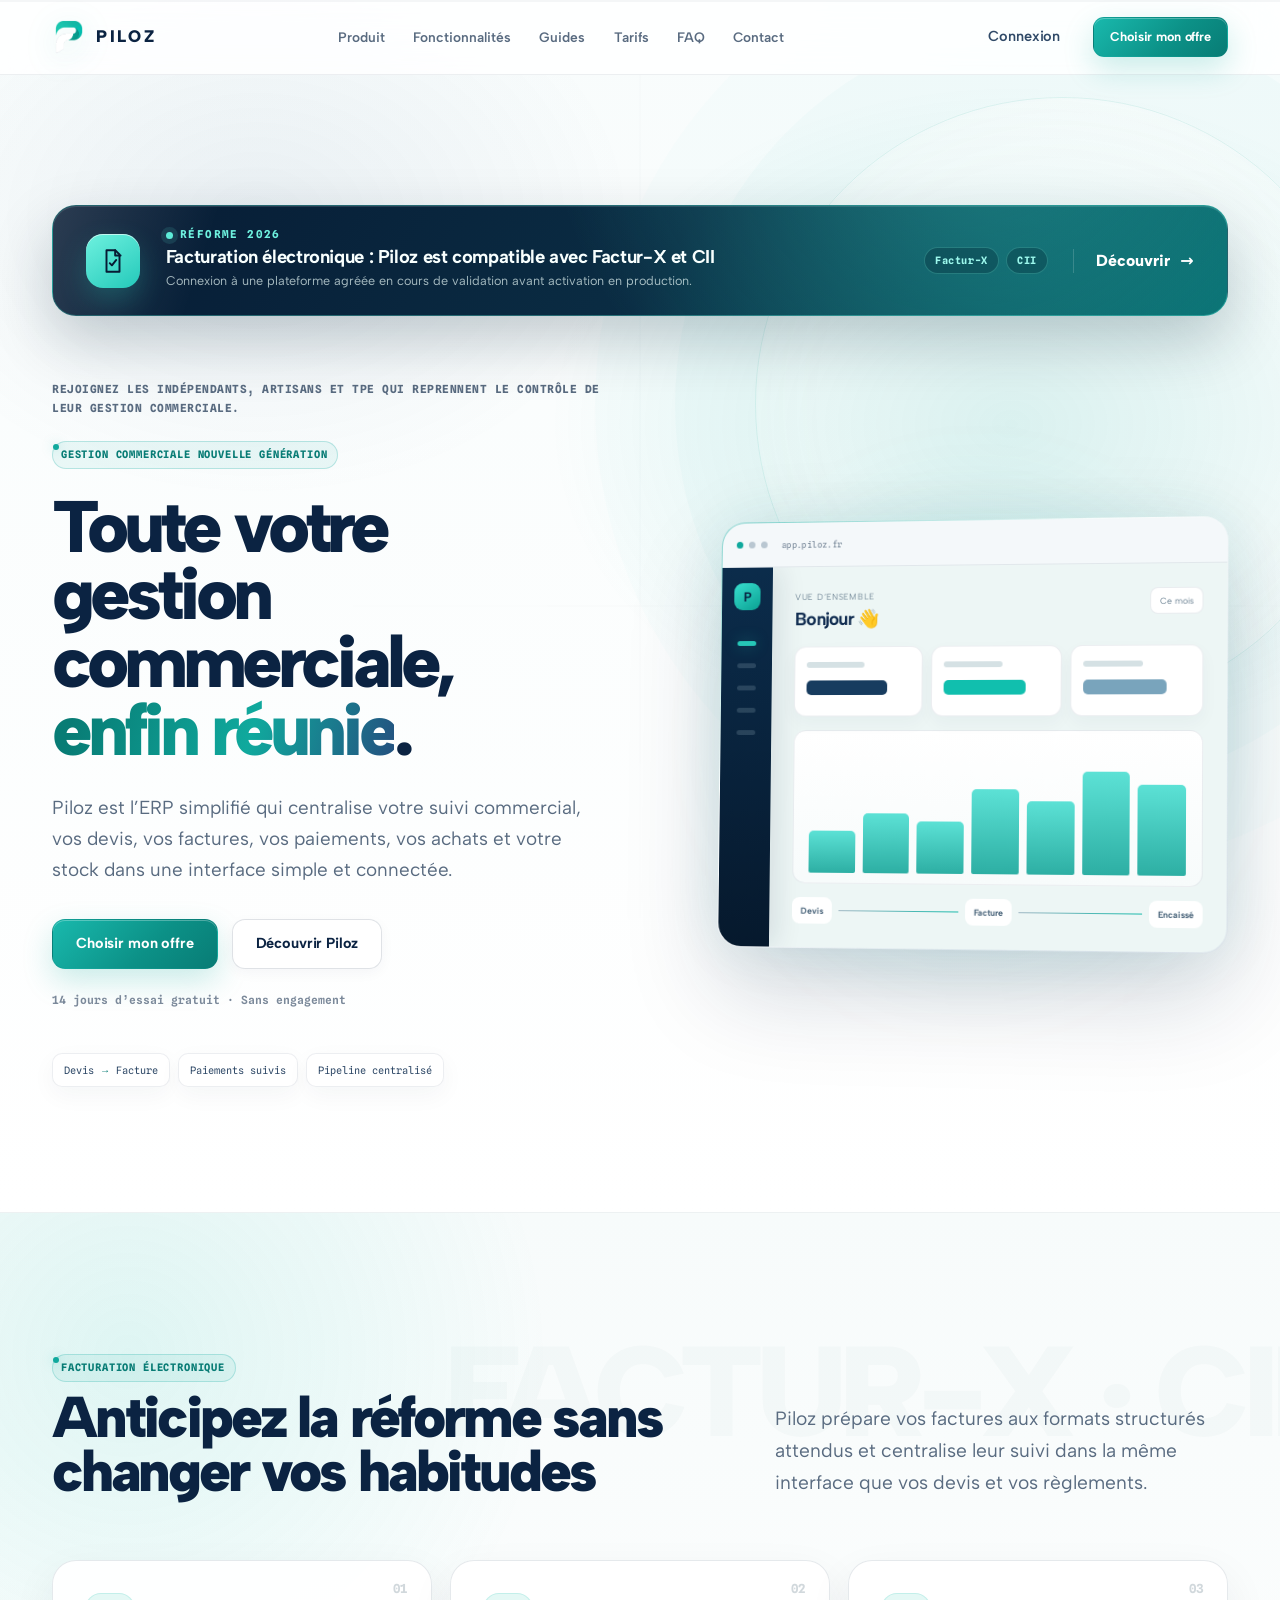
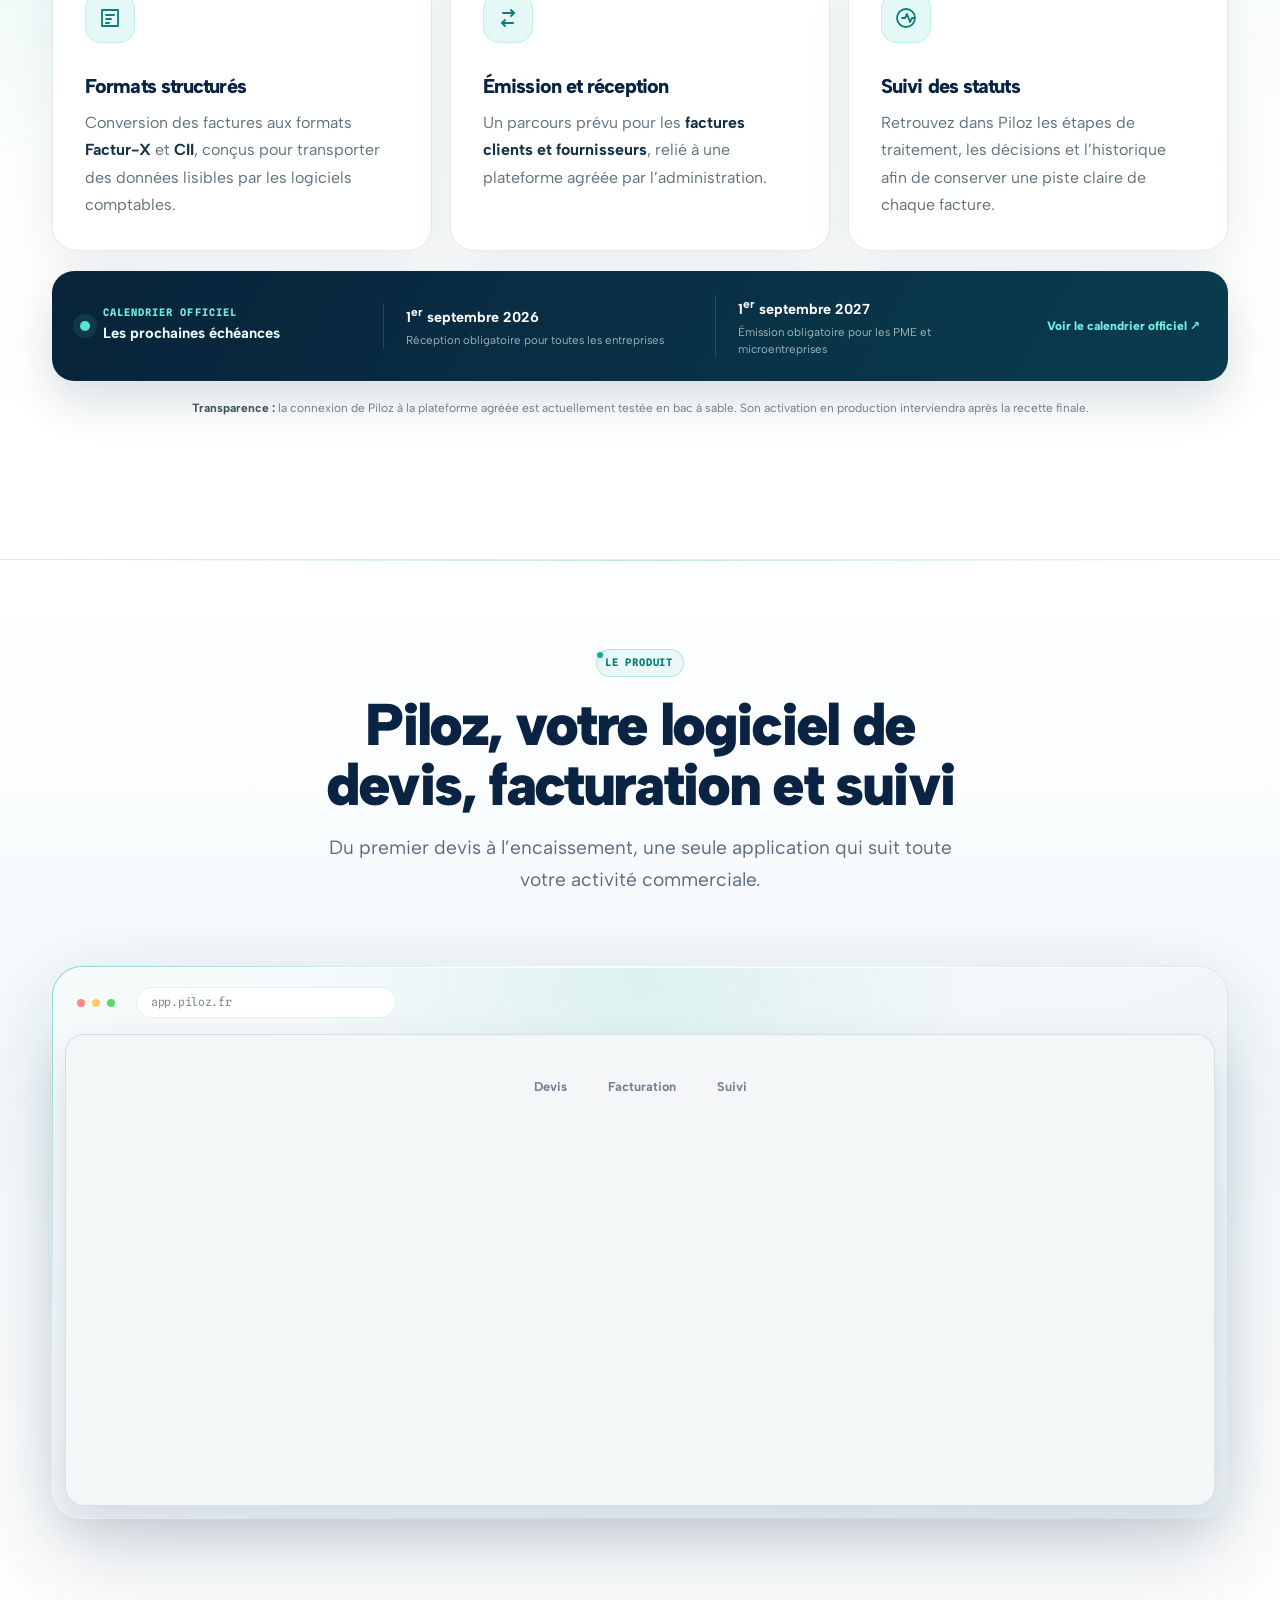
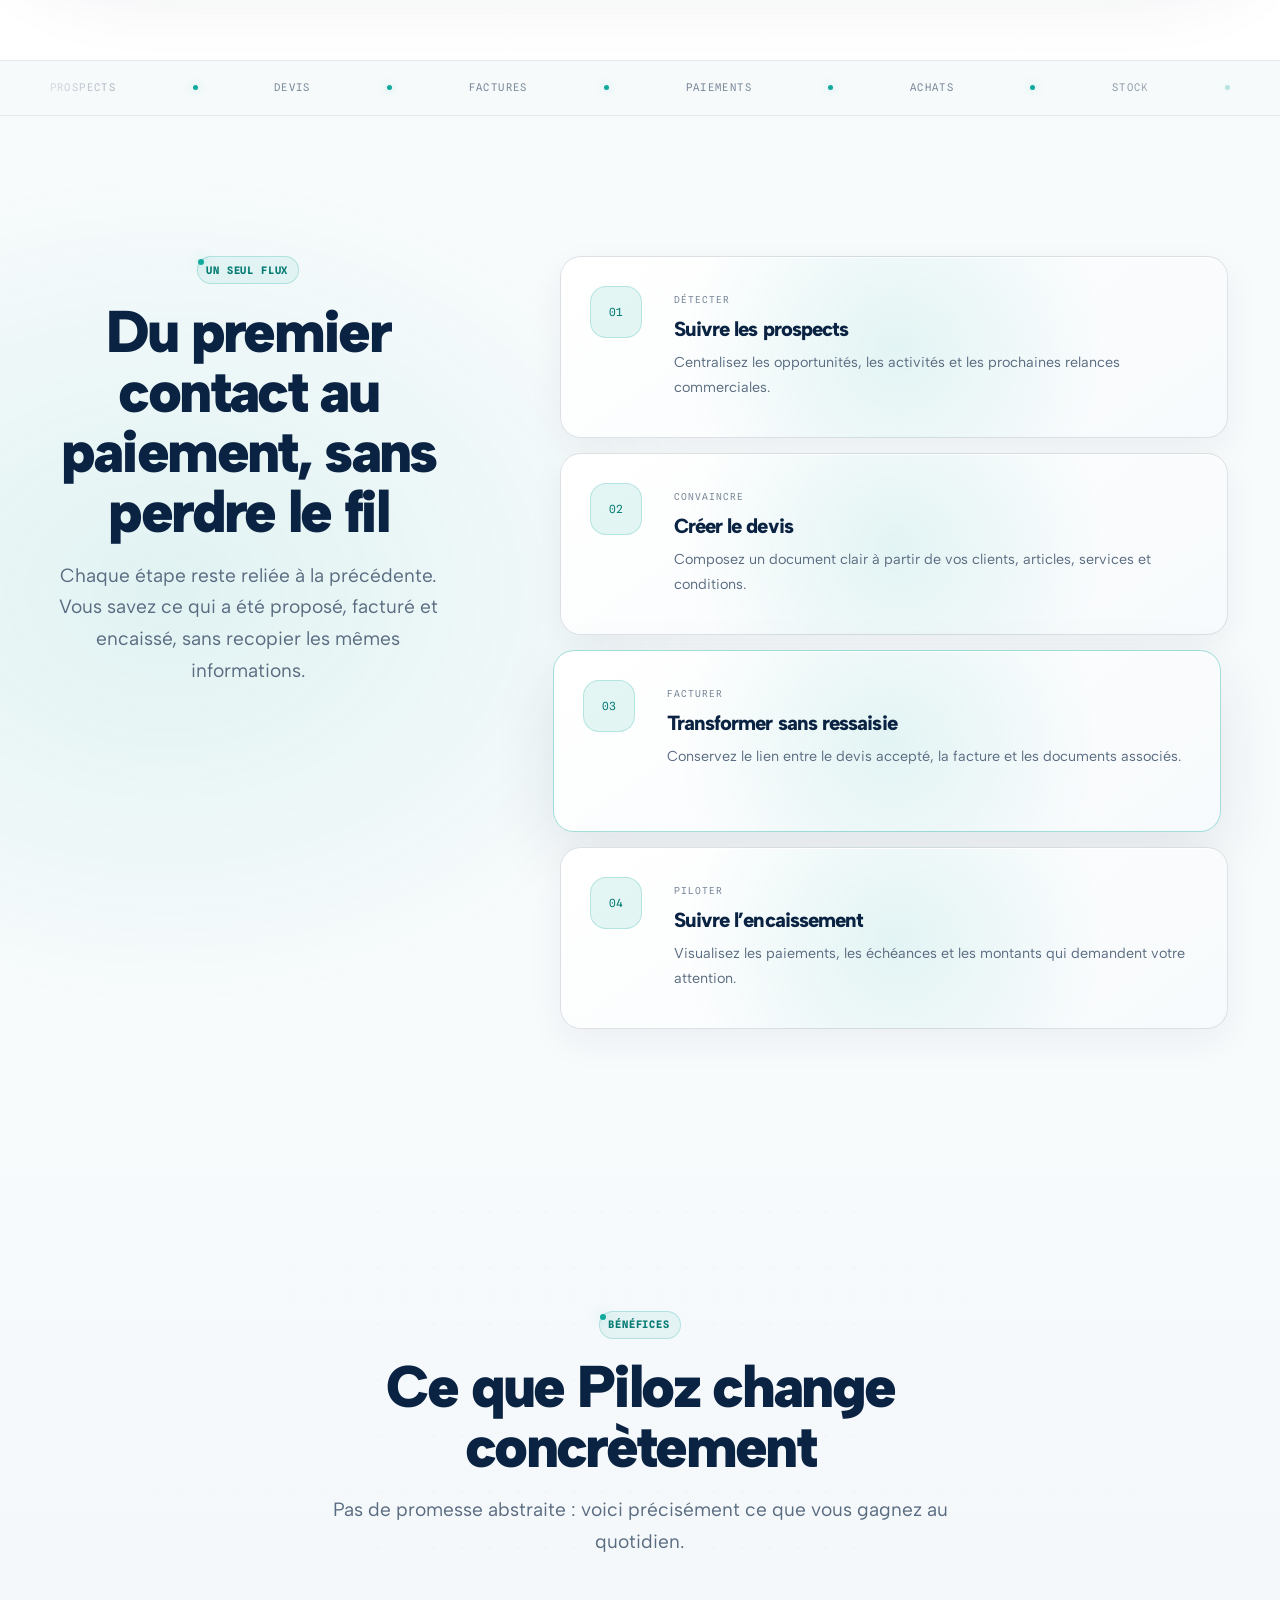
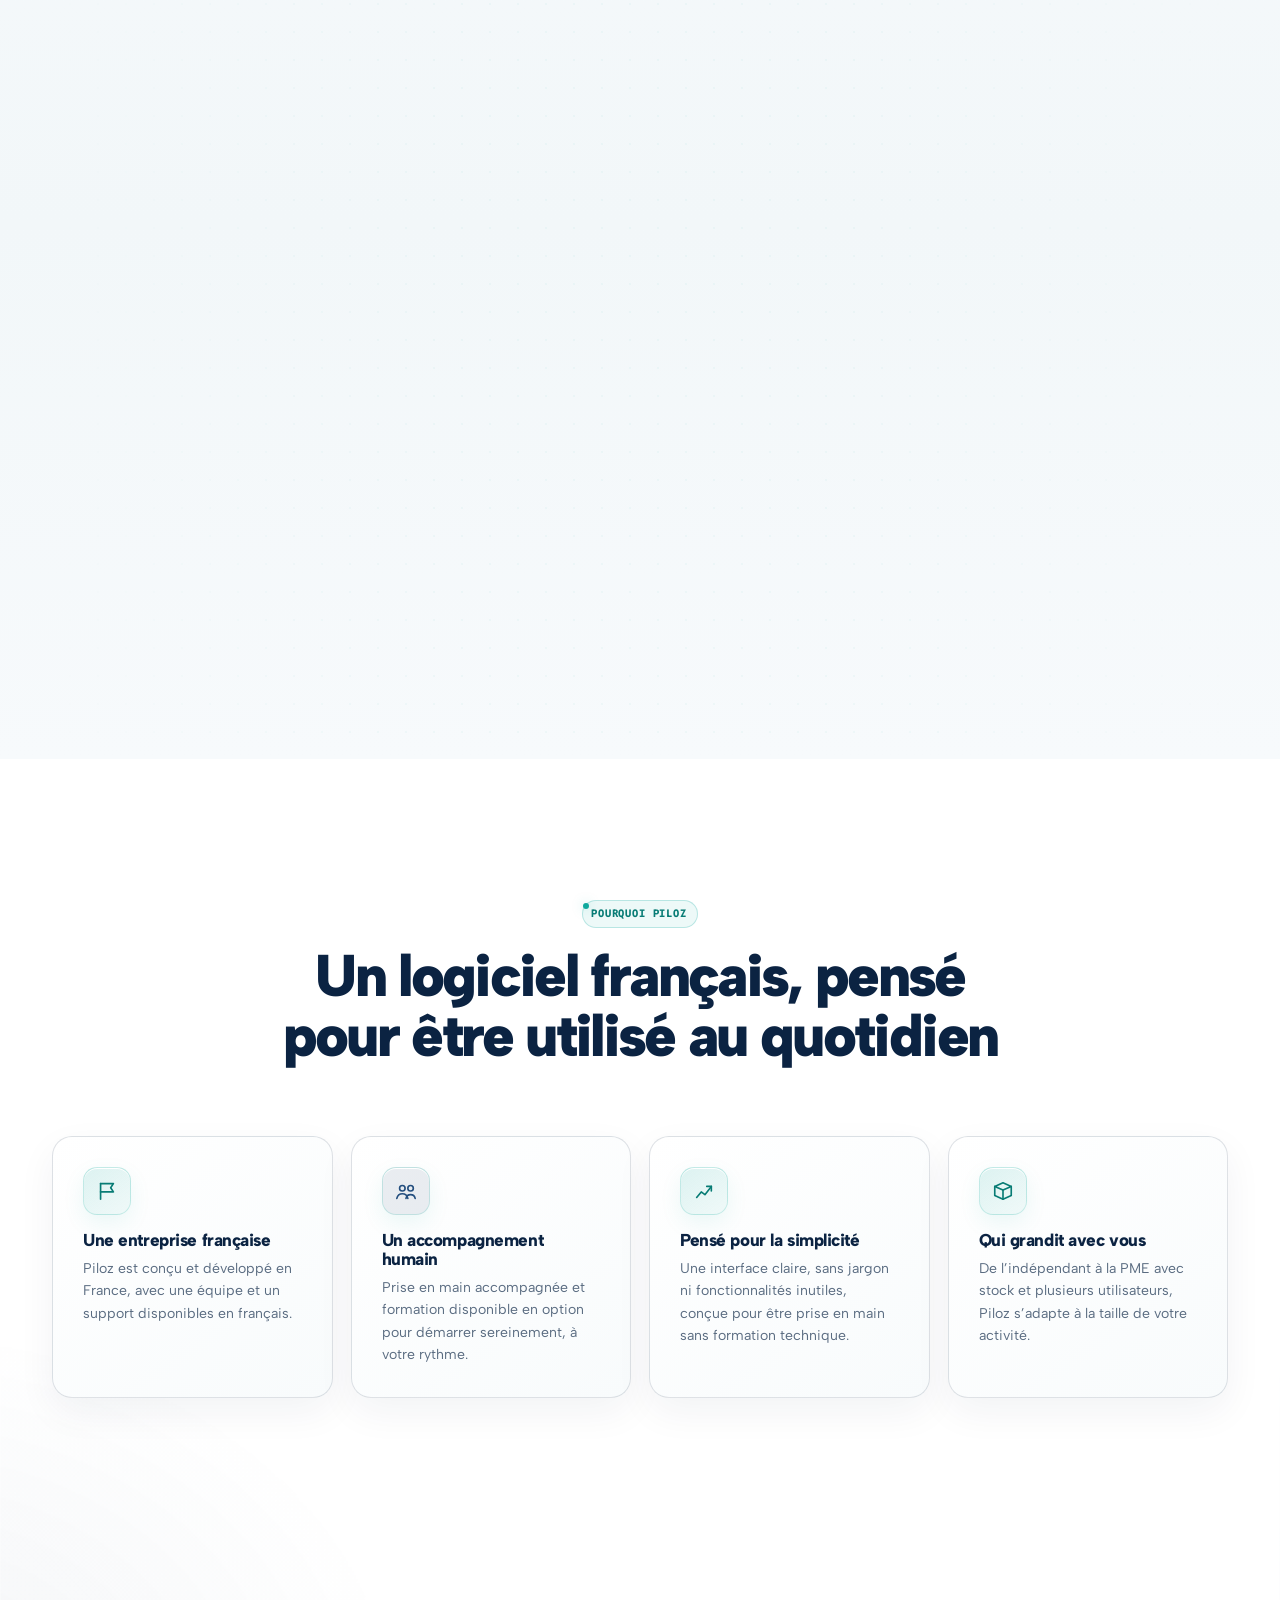
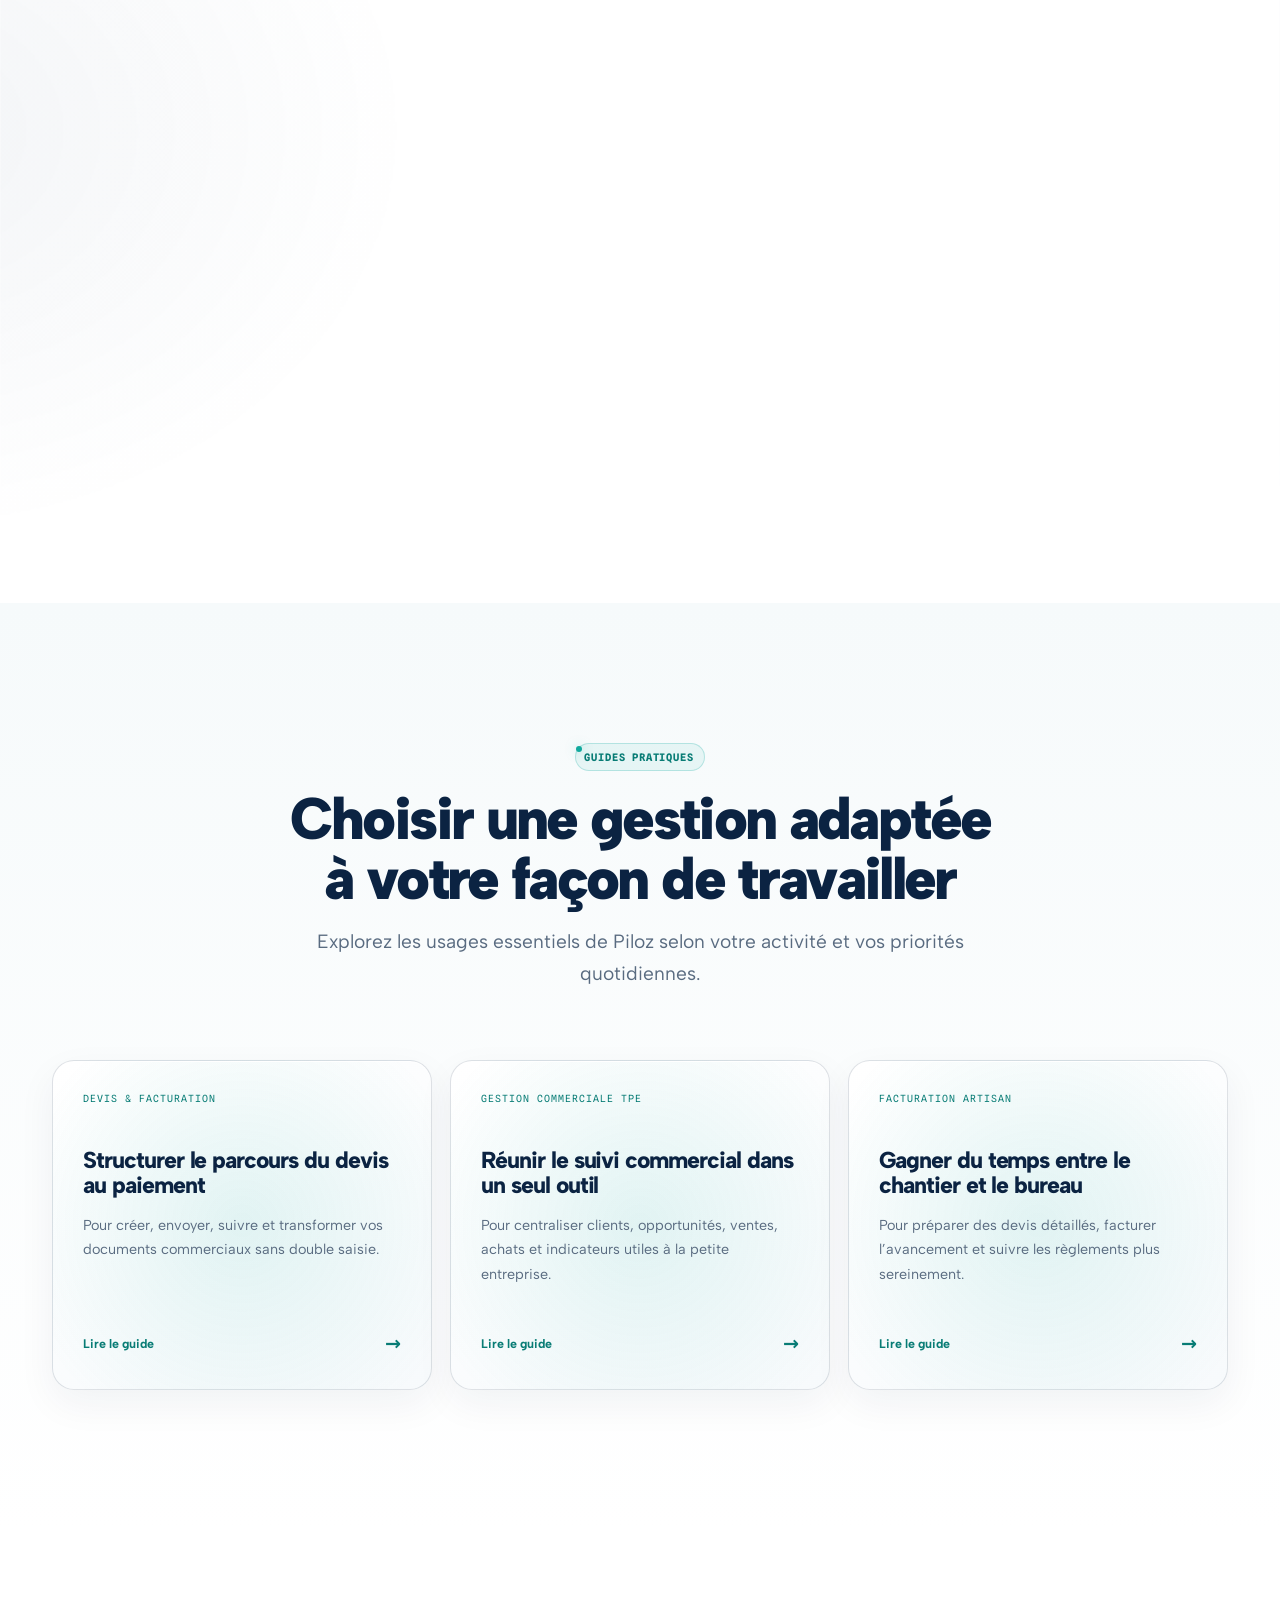
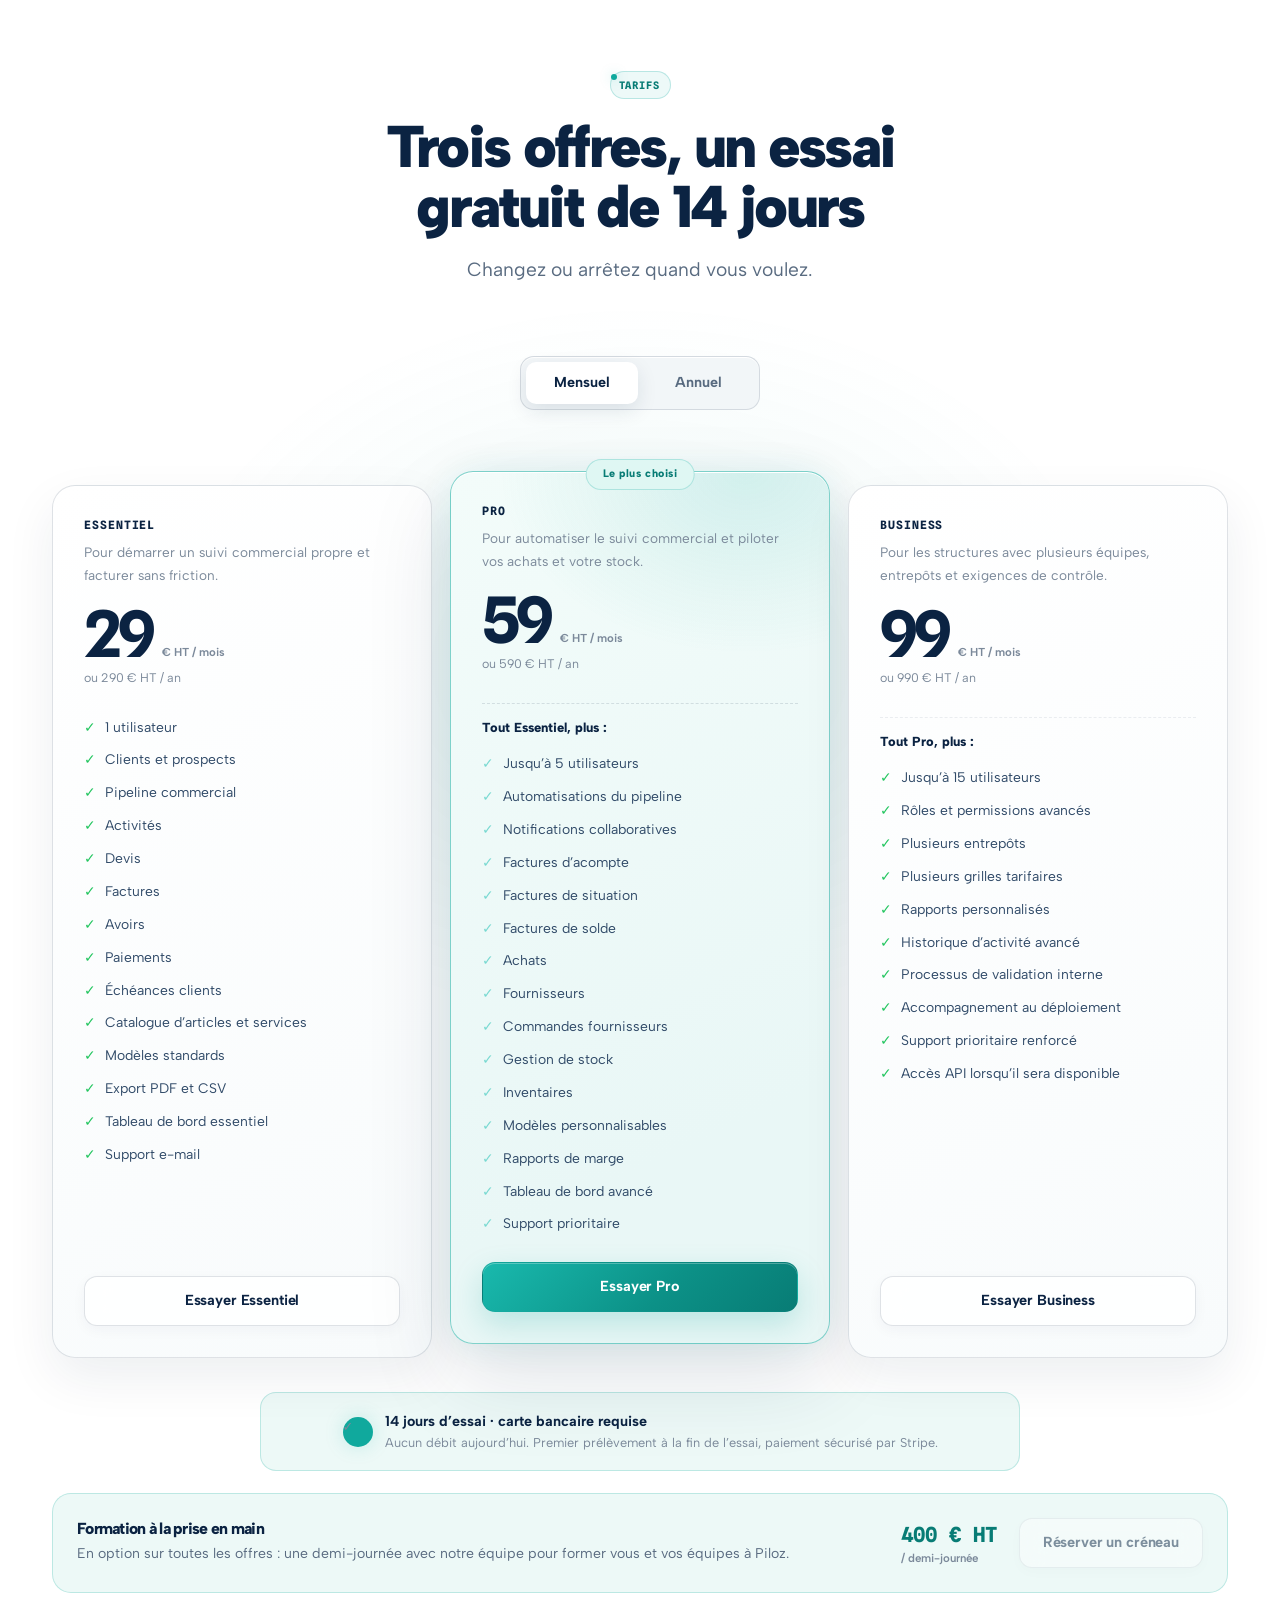
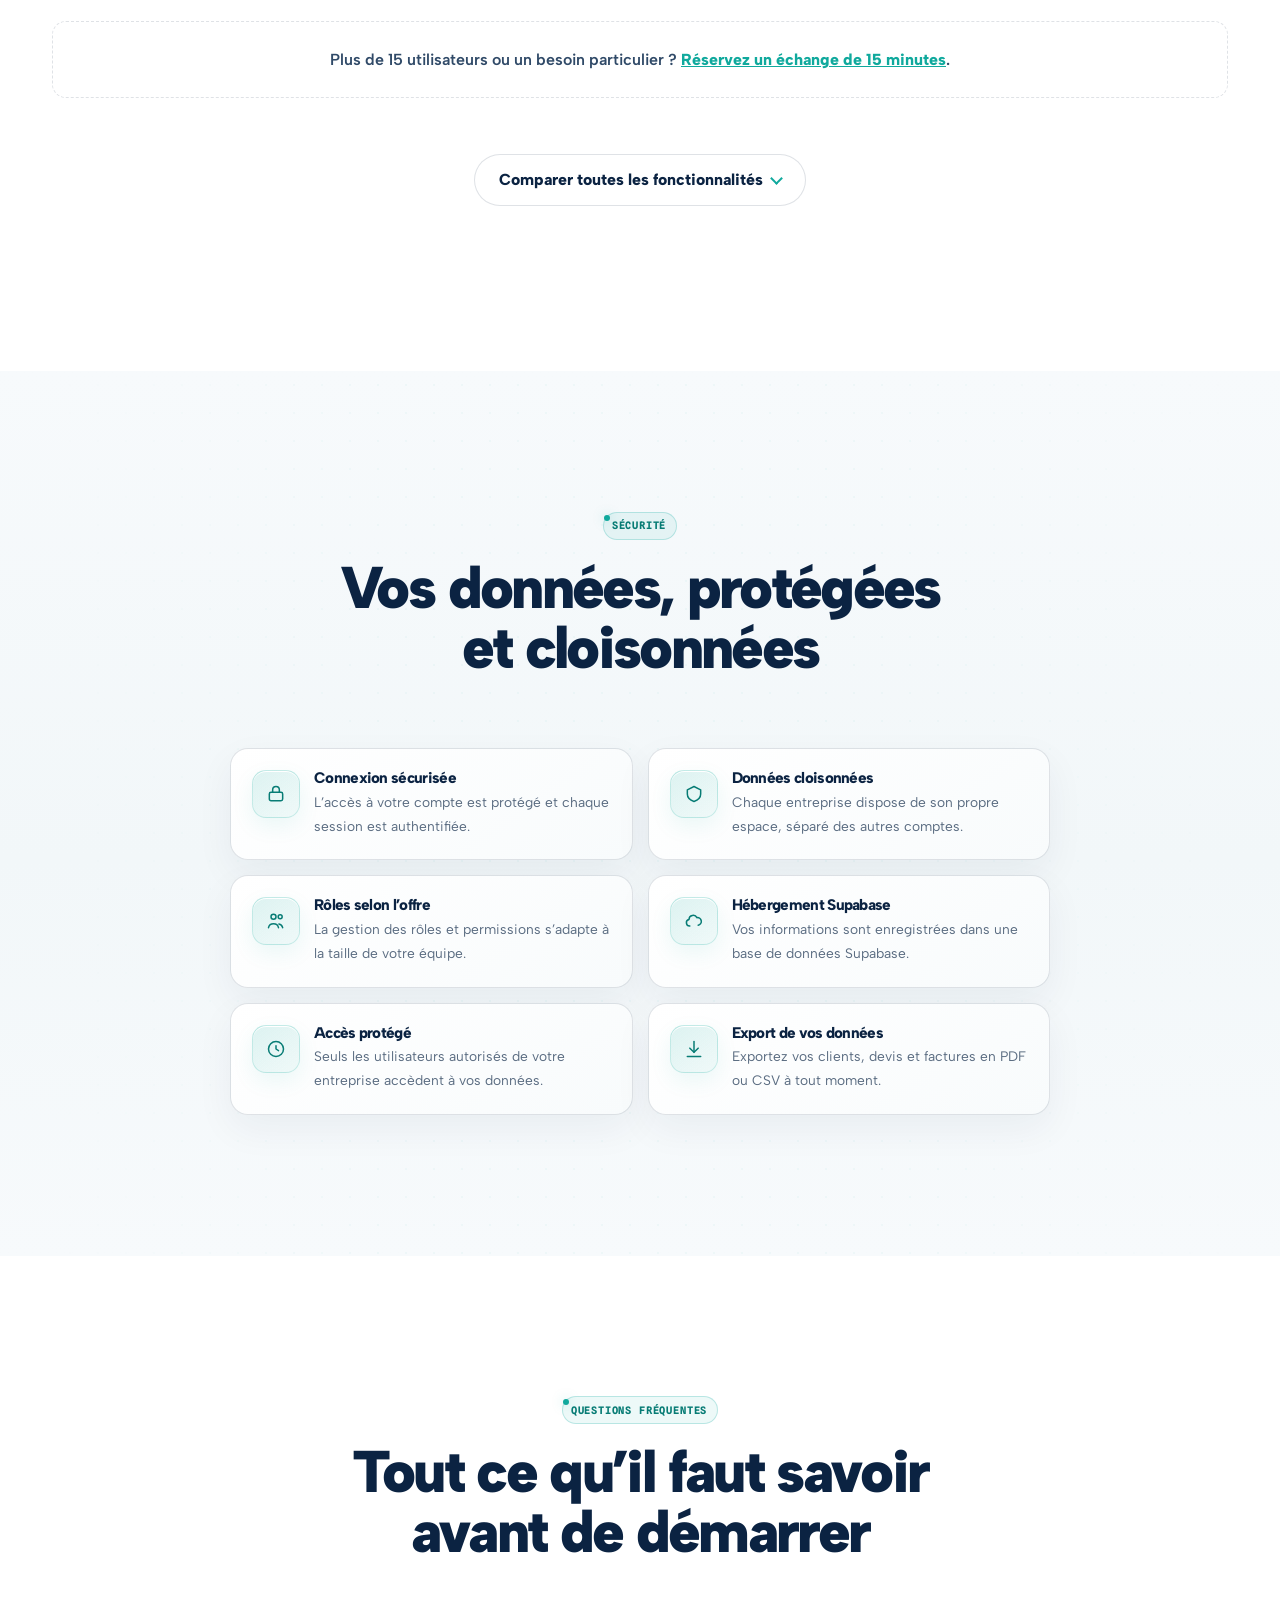
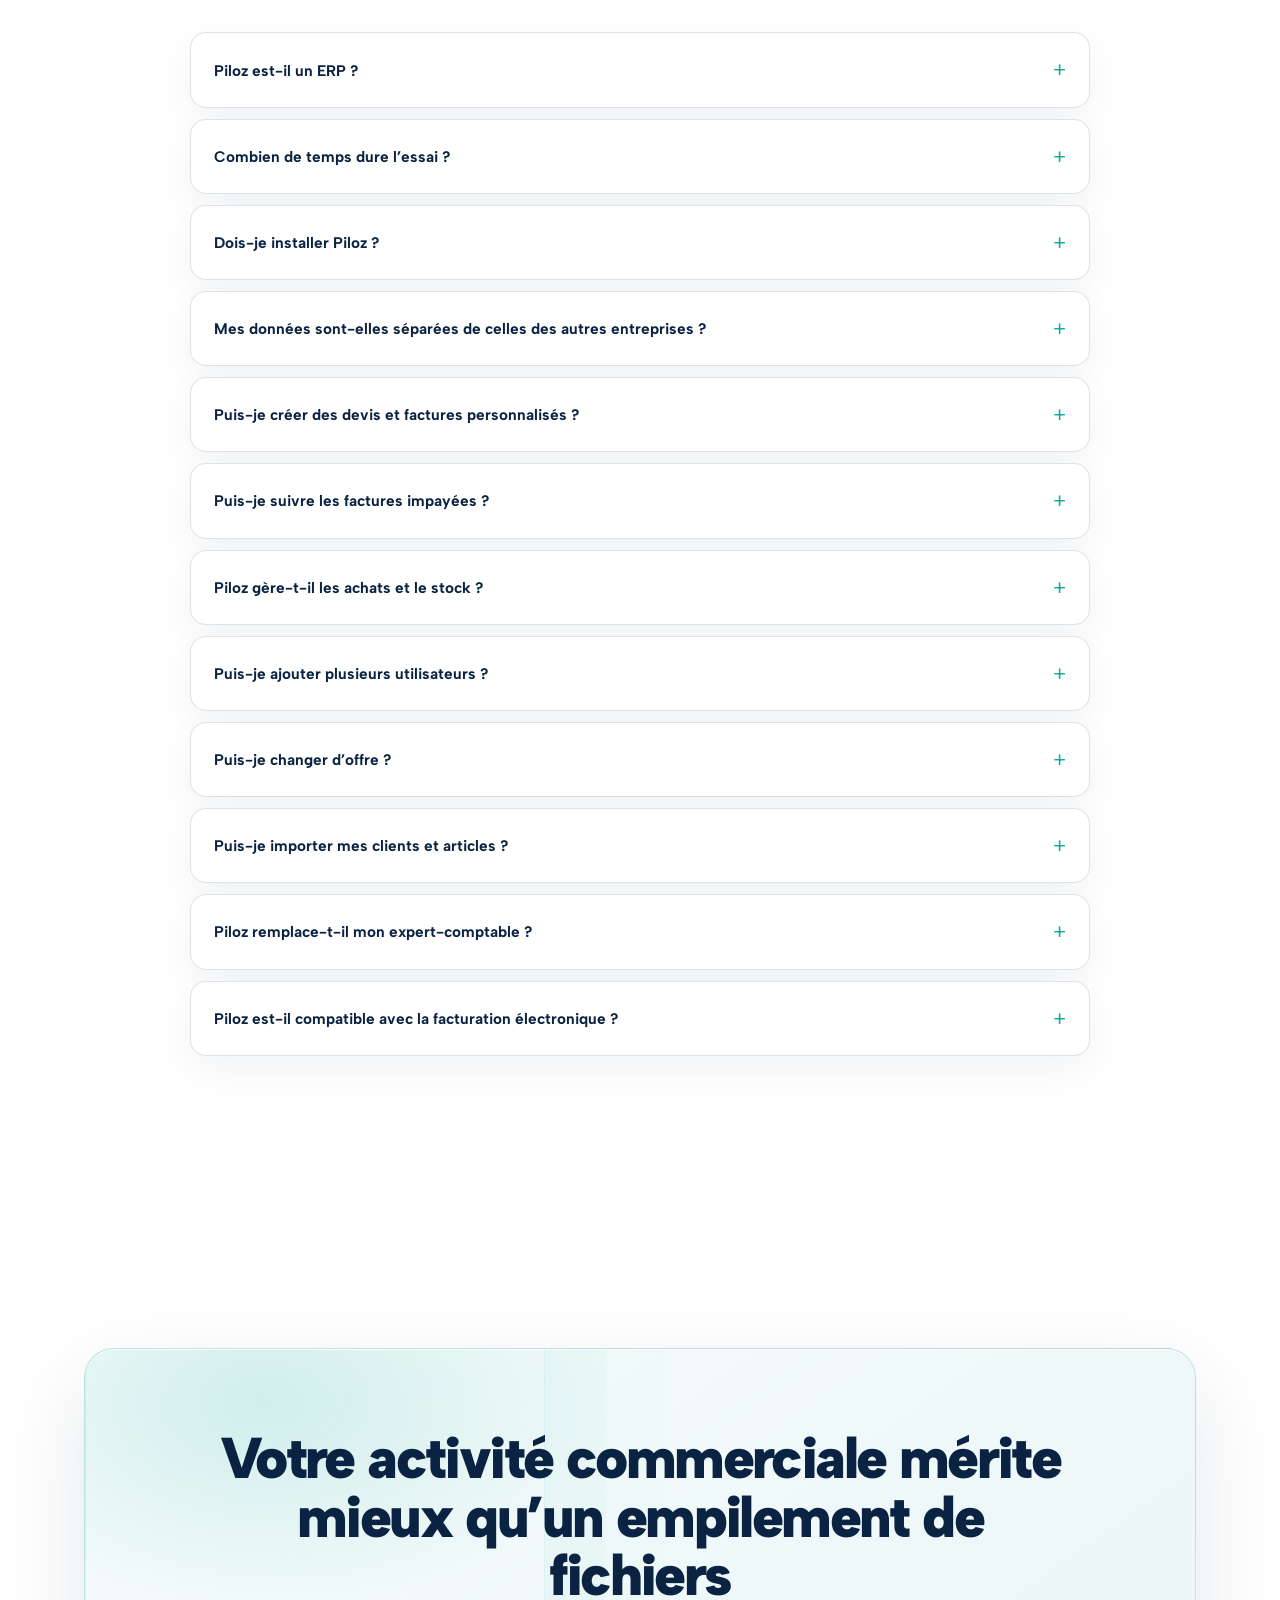
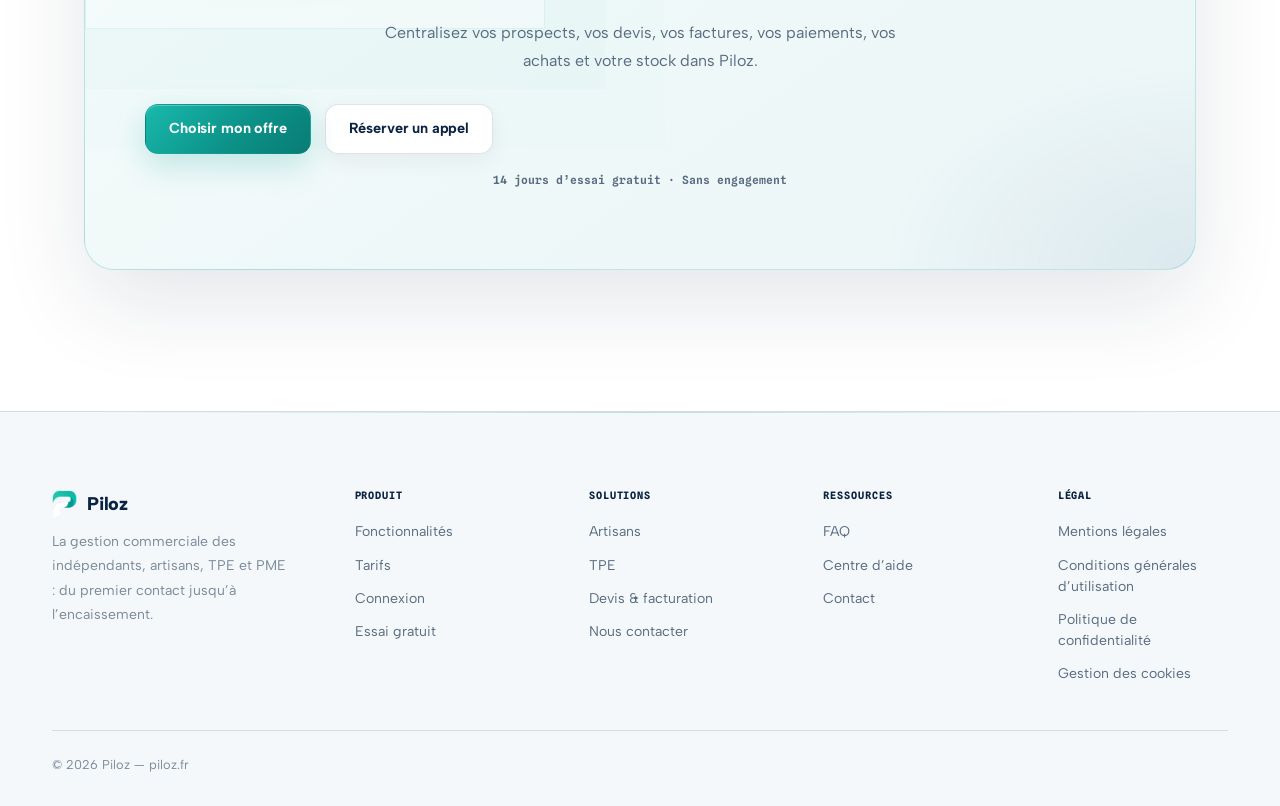
==== commit 193cb140: "feat: mettre en avant la facturation electronique" ====
--- a/index.html
+++ b/index.html
@@ -4,7 +4,7 @@
 <meta charset="UTF-8">
 <meta name="viewport" content="width=device-width, initial-scale=1.0">
 <title>Piloz | ERP de gestion commerciale pour TPE</title>
-<meta name="description" content="Piloz, l’ERP simplifié des indépendants, artisans et TPE : suivi commercial, devis, factures, paiements, achats et stock dans une seule interface. Essai gratuit 14 jours.">
+<meta name="description" content="Piloz, l’ERP de gestion commerciale pour TPE : devis, factures, paiements et préparation à la facturation électronique avec Factur-X et CII.">
 <link rel="canonical" href="https://piloz.fr/">
 <meta name="robots" content="index, follow">
 <meta name="google-site-verification" content="h11PvtCBGR1wy1IvKnObylBNvqouRTTVnrMQ5WPAWYc">
@@ -18,7 +18,7 @@
 <meta property="og:locale" content="fr_FR">
 <meta property="og:url" content="https://piloz.fr/">
 <meta property="og:title" content="Piloz | ERP de gestion commerciale pour TPE">
-<meta property="og:description" content="Piloz, l’ERP simplifié des indépendants, artisans et TPE : suivi commercial, devis, factures, paiements, achats et stock dans une seule interface.">
+<meta property="og:description" content="Gérez devis, factures et paiements, et préparez votre entreprise à la facturation électronique avec les formats Factur-X et CII.">
 <meta property="og:image" content="https://piloz.fr/assets/images/og-image.png">
 <meta property="og:image:type" content="image/png">
 <meta property="og:image:width" content="1200">
@@ -26,7 +26,7 @@
 <meta property="og:image:alt" content="Piloz, logiciel de gestion commerciale pour indépendants, artisans et TPE">
 <meta name="twitter:card" content="summary_large_image">
 <meta name="twitter:title" content="Piloz | ERP de gestion commerciale pour TPE">
-<meta name="twitter:description" content="Piloz, l’ERP simplifié des indépendants, artisans et TPE : suivi commercial, devis, factures, paiements, achats et stock dans une seule interface.">
+<meta name="twitter:description" content="Gérez devis, factures et paiements, et préparez votre entreprise à la facturation électronique avec Factur-X et CII.">
 <meta name="twitter:image" content="https://piloz.fr/assets/images/og-image.png">
 <meta name="twitter:image:alt" content="Piloz, logiciel de gestion commerciale pour indépendants, artisans et TPE">
 <meta name="color-scheme" content="light">
@@ -41,7 +41,7 @@
 <link rel="stylesheet" href="assets/css/components.css?v=20260726.1">
 <link rel="stylesheet" href="assets/css/animations.css">
 <link rel="stylesheet" href="assets/css/responsive.css">
-<link rel="stylesheet" href="assets/css/piloz-premium.css?v=20260726.4">
+<link rel="stylesheet" href="assets/css/piloz-premium.css?v=20260729.1">
 
 <script type="application/ld+json">
 {
@@ -92,7 +92,8 @@
     {"@type": "Question", "name": "Puis-je ajouter plusieurs utilisateurs ?", "acceptedAnswer": {"@type": "Answer", "text": "Oui, à partir de l’offre Pro, jusqu’à 5 utilisateurs, et jusqu’à 15 utilisateurs avec l’offre Business."}},
     {"@type": "Question", "name": "Puis-je changer d’offre ?", "acceptedAnswer": {"@type": "Answer", "text": "Oui, vous pouvez changer d’offre à tout moment depuis votre compte."}},
     {"@type": "Question", "name": "Puis-je importer mes clients et articles ?", "acceptedAnswer": {"@type": "Answer", "text": "Oui, vous pouvez importer vos clients et vos articles pour démarrer sans ressaisie."}},
-    {"@type": "Question", "name": "Piloz remplace-t-il mon expert-comptable ?", "acceptedAnswer": {"@type": "Answer", "text": "Piloz facilite la gestion commerciale et la préparation des données, mais ne remplace pas l’accompagnement comptable ou juridique d’un professionnel."}}
+    {"@type": "Question", "name": "Piloz remplace-t-il mon expert-comptable ?", "acceptedAnswer": {"@type": "Answer", "text": "Piloz facilite la gestion commerciale et la préparation des données, mais ne remplace pas l’accompagnement comptable ou juridique d’un professionnel."}},
+    {"@type": "Question", "name": "Piloz est-il compatible avec la facturation électronique ?", "acceptedAnswer": {"@type": "Answer", "text": "Piloz prend en charge les formats Factur-X et CII et prépare la connexion à une plateforme agréée. Cette connexion est actuellement testée en bac à sable avant son activation en production."}}
   ]
 }
 </script>
@@ -137,6 +138,20 @@
 
   <!-- HERO -->
   <section class="hero" id="hero">
+    <div class="container einvoice-banner-wrap">
+      <a class="einvoice-banner" href="#facturation-electronique" aria-label="Découvrir la compatibilité de Piloz avec la facturation électronique">
+        <span class="einvoice-banner-icon" aria-hidden="true">
+          <svg width="26" height="26" viewBox="0 0 24 24" fill="none" stroke="currentColor" stroke-width="1.8" stroke-linecap="round" stroke-linejoin="round"><path d="M6 2h8l4 4v16H6z"/><path d="M14 2v5h5"/><path d="m9 14 2 2 4-5"/></svg>
+        </span>
+        <span class="einvoice-banner-copy">
+          <span class="einvoice-banner-kicker"><i></i> Réforme 2026</span>
+          <strong>Facturation électronique : Piloz est compatible avec Factur-X et CII</strong>
+          <small>Connexion à une plateforme agréée en cours de validation avant activation en production.</small>
+        </span>
+        <span class="einvoice-banner-tags" aria-hidden="true"><b>Factur-X</b><b>CII</b></span>
+        <span class="einvoice-banner-cta">Découvrir <i>→</i></span>
+      </a>
+    </div>
     <div class="container hero-inner">
       <div class="hero-copy">
         <p class="hero-hook">Rejoignez les indépendants, artisans et TPE qui reprennent le contrôle de leur gestion commerciale.</p>
@@ -166,6 +181,52 @@
           </div>
         </div>
       </div>
+    </div>
+  </section>
+
+  <!-- FACTURATION ÉLECTRONIQUE -->
+  <section class="section einvoice-section" id="facturation-electronique">
+    <div class="container">
+      <div class="einvoice-heading">
+        <div>
+          <span class="eyebrow">Facturation électronique</span>
+          <h2>Anticipez la réforme sans changer vos habitudes</h2>
+        </div>
+        <p class="lede">Piloz prépare vos factures aux formats structurés attendus et centralise leur suivi dans la même interface que vos devis et vos règlements.</p>
+      </div>
+
+      <div class="einvoice-grid">
+        <article class="einvoice-card">
+          <span class="einvoice-card-number">01</span>
+          <div class="einvoice-card-icon" aria-hidden="true"><svg width="24" height="24" viewBox="0 0 24 24" fill="none" stroke="currentColor" stroke-width="1.8" stroke-linecap="round" stroke-linejoin="round"><path d="M4 4h16v16H4z"/><path d="M8 9h8M8 13h5M8 17h3"/></svg></div>
+          <h3>Formats structurés</h3>
+          <p>Conversion des factures aux formats <strong>Factur-X</strong> et <strong>CII</strong>, conçus pour transporter des données lisibles par les logiciels comptables.</p>
+        </article>
+        <article class="einvoice-card">
+          <span class="einvoice-card-number">02</span>
+          <div class="einvoice-card-icon" aria-hidden="true"><svg width="24" height="24" viewBox="0 0 24 24" fill="none" stroke="currentColor" stroke-width="1.8" stroke-linecap="round" stroke-linejoin="round"><path d="M7 7h11l-3-3"/><path d="m18 7-3 3"/><path d="M17 17H6l3 3"/><path d="m6 17 3-3"/></svg></div>
+          <h3>Émission et réception</h3>
+          <p>Un parcours prévu pour les <strong>factures clients et fournisseurs</strong>, relié à une plateforme agréée par l’administration.</p>
+        </article>
+        <article class="einvoice-card">
+          <span class="einvoice-card-number">03</span>
+          <div class="einvoice-card-icon" aria-hidden="true"><svg width="24" height="24" viewBox="0 0 24 24" fill="none" stroke="currentColor" stroke-width="1.8" stroke-linecap="round" stroke-linejoin="round"><circle cx="12" cy="12" r="9"/><path d="M8 12h3l2-4 3 8 2-4h2"/></svg></div>
+          <h3>Suivi des statuts</h3>
+          <p>Retrouvez dans Piloz les étapes de traitement, les décisions et l’historique afin de conserver une piste claire de chaque facture.</p>
+        </article>
+      </div>
+
+      <div class="einvoice-timeline">
+        <div class="einvoice-timeline-title">
+          <span class="einvoice-pulse" aria-hidden="true"></span>
+          <div><small>Calendrier officiel</small><strong>Les prochaines échéances</strong></div>
+        </div>
+        <div class="einvoice-deadline"><strong>1<sup>er</sup> septembre 2026</strong><span>Réception obligatoire pour toutes les entreprises</span></div>
+        <div class="einvoice-deadline"><strong>1<sup>er</sup> septembre 2027</strong><span>Émission obligatoire pour les PME et microentreprises</span></div>
+        <a href="https://www.economie.gouv.fr/tout-savoir-sur-la-facturation-electronique-pour-les-entreprises" target="_blank" rel="noopener noreferrer">Voir le calendrier officiel <span aria-hidden="true">↗</span></a>
+      </div>
+
+      <p class="einvoice-transparency"><strong>Transparence :</strong> la connexion de Piloz à la plateforme agréée est actuellement testée en bac à sable. Son activation en production interviendra après la recette finale.</p>
     </div>
   </section>
 
@@ -616,6 +677,10 @@
           <summary>Piloz remplace-t-il mon expert-comptable ?</summary>
           <p class="faq-a">Piloz facilite la gestion commerciale et la préparation des données, mais ne remplace pas l’accompagnement comptable ou juridique d’un professionnel.</p>
         </details>
+        <details class="faq-item">
+          <summary>Piloz est-il compatible avec la facturation électronique ?</summary>
+          <p class="faq-a">Piloz prend en charge les formats Factur-X et CII et prépare la connexion à une plateforme agréée. Cette connexion est actuellement testée en bac à sable avant son activation en production.</p>
+        </details>
       </div>
     </div>
   </section>
--- a/assets/css/piloz-premium.css
+++ b/assets/css/piloz-premium.css
@@ -24,6 +24,206 @@
   --shadow-brand:0 14px 46px rgba(16,169,157,.20);
   --container:1240px;
   --section-y:clamp(84px,11vw,150px);
+}
+
+/* ================================================================
+   FACTURATION ÉLECTRONIQUE — BANDEAU + SECTION 2026
+   ================================================================ */
+.einvoice-banner-wrap{
+  position:relative;
+  z-index:4;
+  margin-bottom:clamp(42px,5vw,70px);
+}
+.einvoice-banner{
+  position:relative;
+  display:grid;
+  grid-template-columns:auto minmax(0,1fr) auto auto;
+  align-items:center;
+  gap:clamp(16px,2vw,28px);
+  overflow:hidden;
+  padding:clamp(18px,2vw,24px) clamp(20px,2.6vw,34px);
+  color:#f8fffe;
+  text-decoration:none;
+  background:
+    radial-gradient(circle at 78% -120%,rgba(64,224,207,.38),transparent 45%),
+    linear-gradient(125deg,#071b34 0%,#0a2c43 52%,#086d70 100%);
+  border:1px solid rgba(91,230,213,.35);
+  border-radius:24px;
+  box-shadow:0 24px 60px rgba(4,32,52,.22),inset 0 1px 0 rgba(255,255,255,.12);
+  isolation:isolate;
+  transition:transform .25s ease,box-shadow .25s ease,border-color .25s ease;
+}
+.einvoice-banner::before{
+  content:"";
+  position:absolute;
+  inset:-120% auto -120% -18%;
+  width:30%;
+  z-index:-1;
+  transform:rotate(18deg);
+  background:linear-gradient(90deg,transparent,rgba(255,255,255,.16),transparent);
+  animation:einvoice-shine 7s ease-in-out infinite;
+}
+.einvoice-banner:hover{
+  color:#fff;
+  transform:translateY(-3px);
+  border-color:rgba(91,230,213,.62);
+  box-shadow:0 30px 72px rgba(4,32,52,.28),0 0 0 4px rgba(31,193,178,.08);
+}
+.einvoice-banner:focus-visible{outline:3px solid #40dfcf;outline-offset:4px}
+.einvoice-banner-icon{
+  display:grid;
+  place-items:center;
+  width:54px;
+  height:54px;
+  color:#071b34;
+  background:linear-gradient(145deg,#6ef1df,#24c9ba);
+  border-radius:17px;
+  box-shadow:0 12px 28px rgba(46,216,198,.24),inset 0 1px 0 rgba(255,255,255,.6);
+}
+.einvoice-banner-copy{display:grid;gap:4px;min-width:0}
+.einvoice-banner-kicker{
+  display:flex;
+  align-items:center;
+  gap:7px;
+  width:max-content;
+  color:#6ef1df;
+  font:700 .68rem/1 var(--font-mono,"Spline Sans Mono",monospace);
+  letter-spacing:.13em;
+  text-transform:uppercase;
+}
+.einvoice-banner-kicker i{
+  display:block;
+  width:7px;
+  height:7px;
+  background:#5debd8;
+  border-radius:50%;
+  box-shadow:0 0 0 5px rgba(93,235,216,.12);
+  animation:einvoice-pulse 2.2s ease-in-out infinite;
+}
+.einvoice-banner-copy strong{font-size:clamp(1rem,1.45vw,1.28rem);line-height:1.25;letter-spacing:-.02em}
+.einvoice-banner-copy small{color:rgba(232,250,248,.7);font-size:.79rem;line-height:1.5}
+.einvoice-banner-tags{display:flex;gap:7px}
+.einvoice-banner-tags b{
+  padding:7px 10px;
+  color:#9cf8ec;
+  font:700 .64rem/1 var(--font-mono,"Spline Sans Mono",monospace);
+  letter-spacing:.06em;
+  border:1px solid rgba(109,241,223,.25);
+  border-radius:999px;
+  background:rgba(2,20,36,.25);
+}
+.einvoice-banner-cta{
+  display:flex;
+  align-items:center;
+  gap:10px;
+  padding-left:22px;
+  color:#fff;
+  font-weight:800;
+  border-left:1px solid rgba(255,255,255,.16);
+  white-space:nowrap;
+}
+.einvoice-banner-cta i{font-style:normal;transition:transform .2s ease}
+.einvoice-banner:hover .einvoice-banner-cta i{transform:translateX(4px)}
+
+.einvoice-section{
+  position:relative;
+  overflow:hidden;
+  background:
+    radial-gradient(circle at 10% 15%,rgba(34,203,185,.12),transparent 30%),
+    linear-gradient(180deg,#f7fbfb 0%,#fff 100%);
+  border-block:1px solid rgba(10,54,74,.07);
+}
+.einvoice-section::before{
+  content:"FACTUR-X  ·  CII";
+  position:absolute;
+  right:-1.5vw;
+  top:12%;
+  color:rgba(10,65,82,.025);
+  font:900 clamp(4rem,10vw,9rem)/1 var(--font-heading,"Albert Sans",sans-serif);
+  letter-spacing:-.06em;
+  pointer-events:none;
+}
+.einvoice-heading{
+  position:relative;
+  display:grid;
+  grid-template-columns:minmax(0,1.05fr) minmax(300px,.75fr);
+  align-items:end;
+  gap:clamp(30px,7vw,110px);
+  margin-bottom:clamp(36px,5vw,62px);
+}
+.einvoice-heading h2{max-width:760px;margin:.5rem 0 0;font-size:clamp(2.25rem,4.5vw,4.5rem);line-height:.94;letter-spacing:-.055em}
+.einvoice-heading .lede{margin:0;max-width:600px}
+.einvoice-grid{position:relative;display:grid;grid-template-columns:repeat(3,minmax(0,1fr));gap:18px}
+.einvoice-card{
+  position:relative;
+  min-height:275px;
+  overflow:hidden;
+  padding:32px;
+  background:rgba(255,255,255,.92);
+  border:1px solid rgba(9,47,70,.1);
+  border-radius:24px;
+  box-shadow:0 18px 45px rgba(10,45,63,.07);
+  transition:transform .25s ease,border-color .25s ease,box-shadow .25s ease;
+}
+.einvoice-card:hover{transform:translateY(-5px);border-color:rgba(19,174,161,.32);box-shadow:0 25px 58px rgba(10,45,63,.11)}
+.einvoice-card-number{position:absolute;right:24px;top:22px;color:rgba(9,47,70,.19);font:800 .78rem/1 var(--font-mono,"Spline Sans Mono",monospace)}
+.einvoice-card-icon{display:grid;place-items:center;width:50px;height:50px;margin-bottom:32px;color:#087f7b;background:#e4f8f5;border:1px solid rgba(21,189,173,.16);border-radius:16px}
+.einvoice-card h3{margin:0 0 12px;font-size:1.25rem}
+.einvoice-card p{margin:0;color:#60717e;line-height:1.7}
+.einvoice-card p strong{color:#153047}
+.einvoice-timeline{
+  position:relative;
+  display:grid;
+  grid-template-columns:minmax(205px,.9fr) repeat(2,minmax(190px,1fr)) auto;
+  align-items:center;
+  gap:clamp(20px,3vw,44px);
+  margin-top:20px;
+  padding:24px 28px;
+  color:#ecfffc;
+  background:linear-gradient(120deg,#08233a,#0a3c4e);
+  border-radius:22px;
+  box-shadow:0 20px 45px rgba(5,38,57,.14);
+}
+.einvoice-timeline-title{display:flex;align-items:center;gap:13px}
+.einvoice-timeline-title small{display:block;margin-bottom:4px;color:#76e8db;font:700 .65rem/1 var(--font-mono,"Spline Sans Mono",monospace);letter-spacing:.1em;text-transform:uppercase}
+.einvoice-timeline-title strong{font-size:.92rem}
+.einvoice-pulse{display:block;width:10px;height:10px;background:#56e4d4;border-radius:50%;box-shadow:0 0 0 7px rgba(86,228,212,.1)}
+.einvoice-deadline{display:grid;gap:4px;padding-left:22px;border-left:1px solid rgba(255,255,255,.13)}
+.einvoice-deadline strong{color:#fff;font-size:.9rem}.einvoice-deadline span{color:rgba(230,249,247,.66);font-size:.72rem;line-height:1.4}
+.einvoice-timeline>a{color:#72ede0;font-weight:800;font-size:.76rem;text-decoration:none;white-space:nowrap}
+.einvoice-timeline>a:hover{color:#fff}
+.einvoice-transparency{margin:18px 6px 0;color:#72818c;font-size:.75rem;line-height:1.6;text-align:center}
+.einvoice-transparency strong{color:#415866}
+
+@keyframes einvoice-shine{0%,30%{left:-35%}58%,100%{left:135%}}
+@keyframes einvoice-pulse{0%,100%{opacity:1;transform:scale(1)}50%{opacity:.55;transform:scale(.72)}}
+
+@media (max-width:980px){
+  .einvoice-banner{grid-template-columns:auto minmax(0,1fr) auto}
+  .einvoice-banner-tags{display:none}
+  .einvoice-heading{grid-template-columns:1fr;align-items:start;gap:20px}
+  .einvoice-grid{grid-template-columns:1fr}
+  .einvoice-card{min-height:0}
+  .einvoice-timeline{grid-template-columns:1fr 1fr}
+  .einvoice-timeline-title{grid-column:1/-1}
+  .einvoice-timeline>a{justify-self:start}
+}
+@media (max-width:640px){
+  .einvoice-banner-wrap{margin-bottom:38px}
+  .einvoice-banner{grid-template-columns:auto minmax(0,1fr);gap:14px;padding:17px;border-radius:19px}
+  .einvoice-banner-icon{width:45px;height:45px;border-radius:14px}
+  .einvoice-banner-copy strong{font-size:.94rem}
+  .einvoice-banner-copy small{display:none}
+  .einvoice-banner-cta{grid-column:2;padding:0;border:0;font-size:.74rem}
+  .einvoice-heading h2{font-size:2.35rem}
+  .einvoice-card{padding:26px;border-radius:20px}
+  .einvoice-timeline{grid-template-columns:1fr;padding:23px}
+  .einvoice-timeline-title{grid-column:auto}
+  .einvoice-deadline{padding:14px 0 0;border-left:0;border-top:1px solid rgba(255,255,255,.13)}
+}
+@media (prefers-reduced-motion:reduce){
+  .einvoice-banner::before,.einvoice-banner-kicker i{animation:none}
+  .einvoice-banner,.einvoice-card,.einvoice-banner-cta i{transition:none}
 }
 
 html{scroll-padding-top:92px;background:var(--paper)}
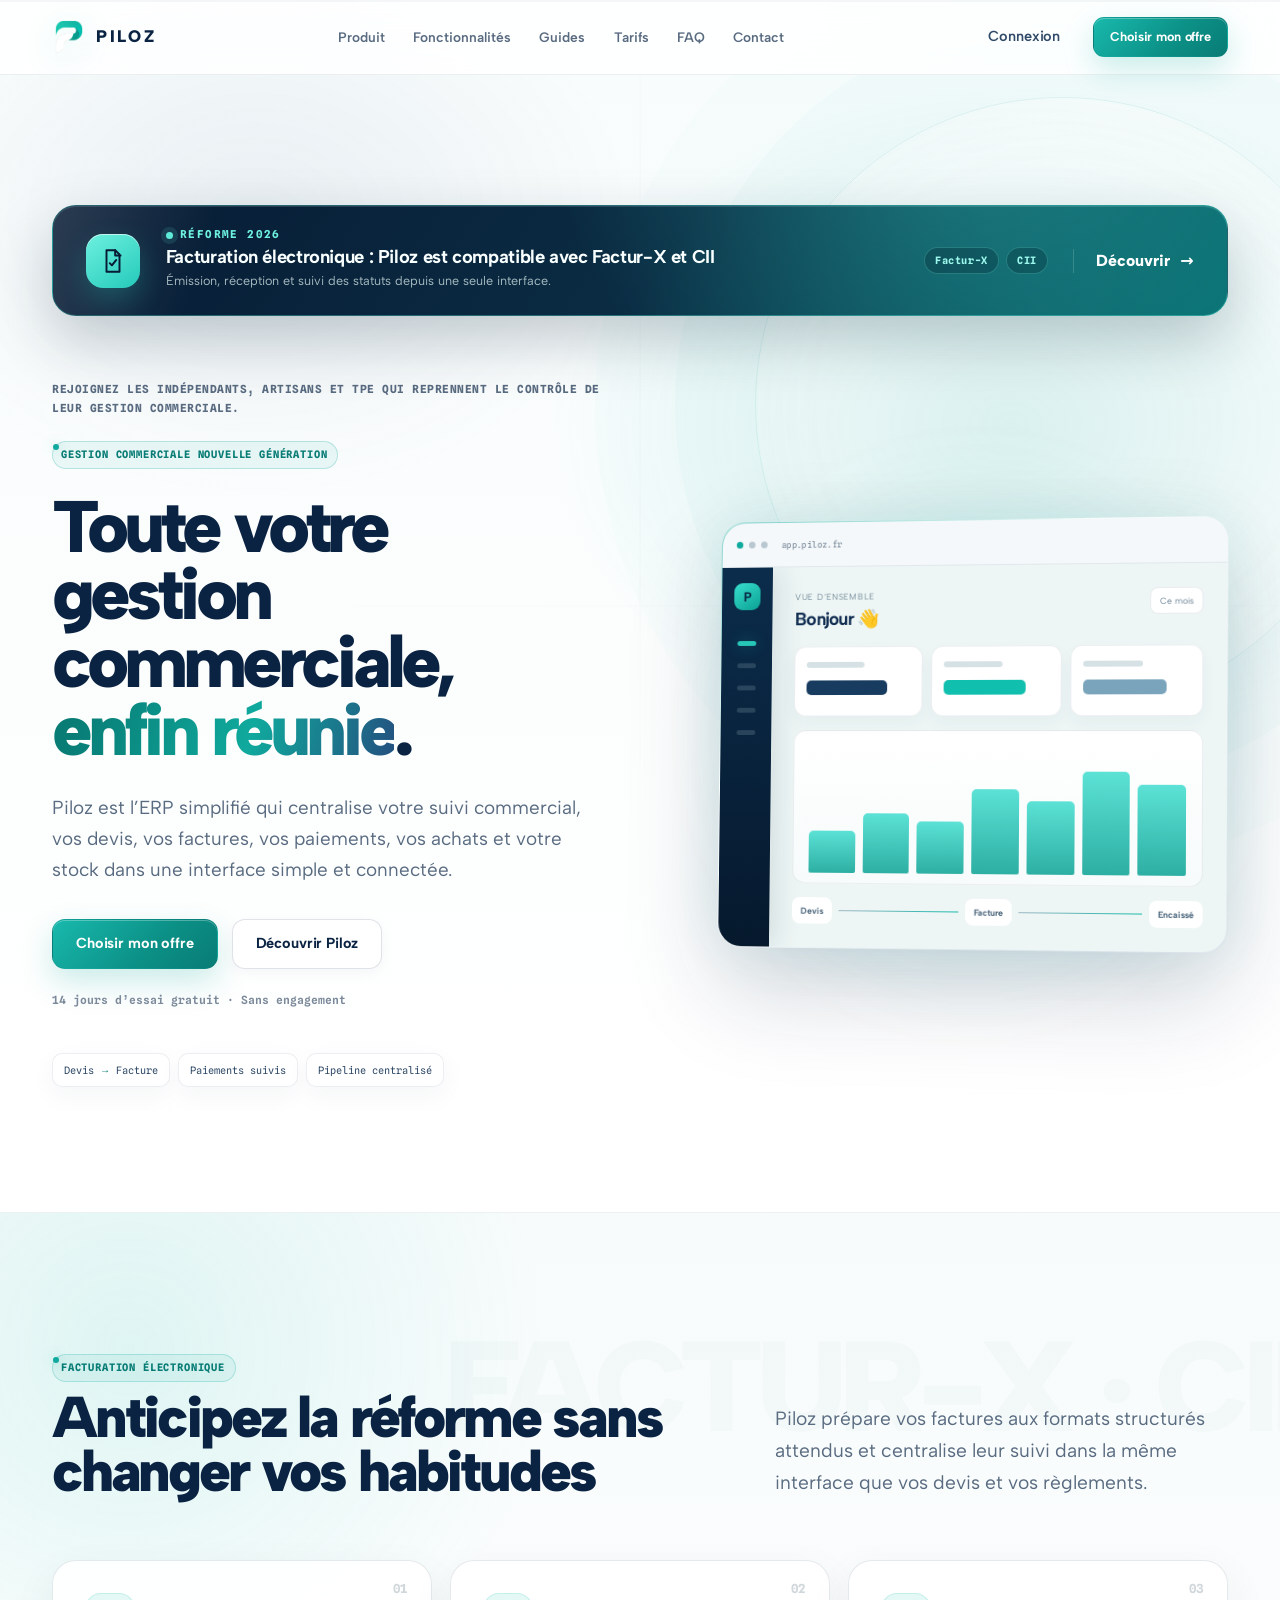
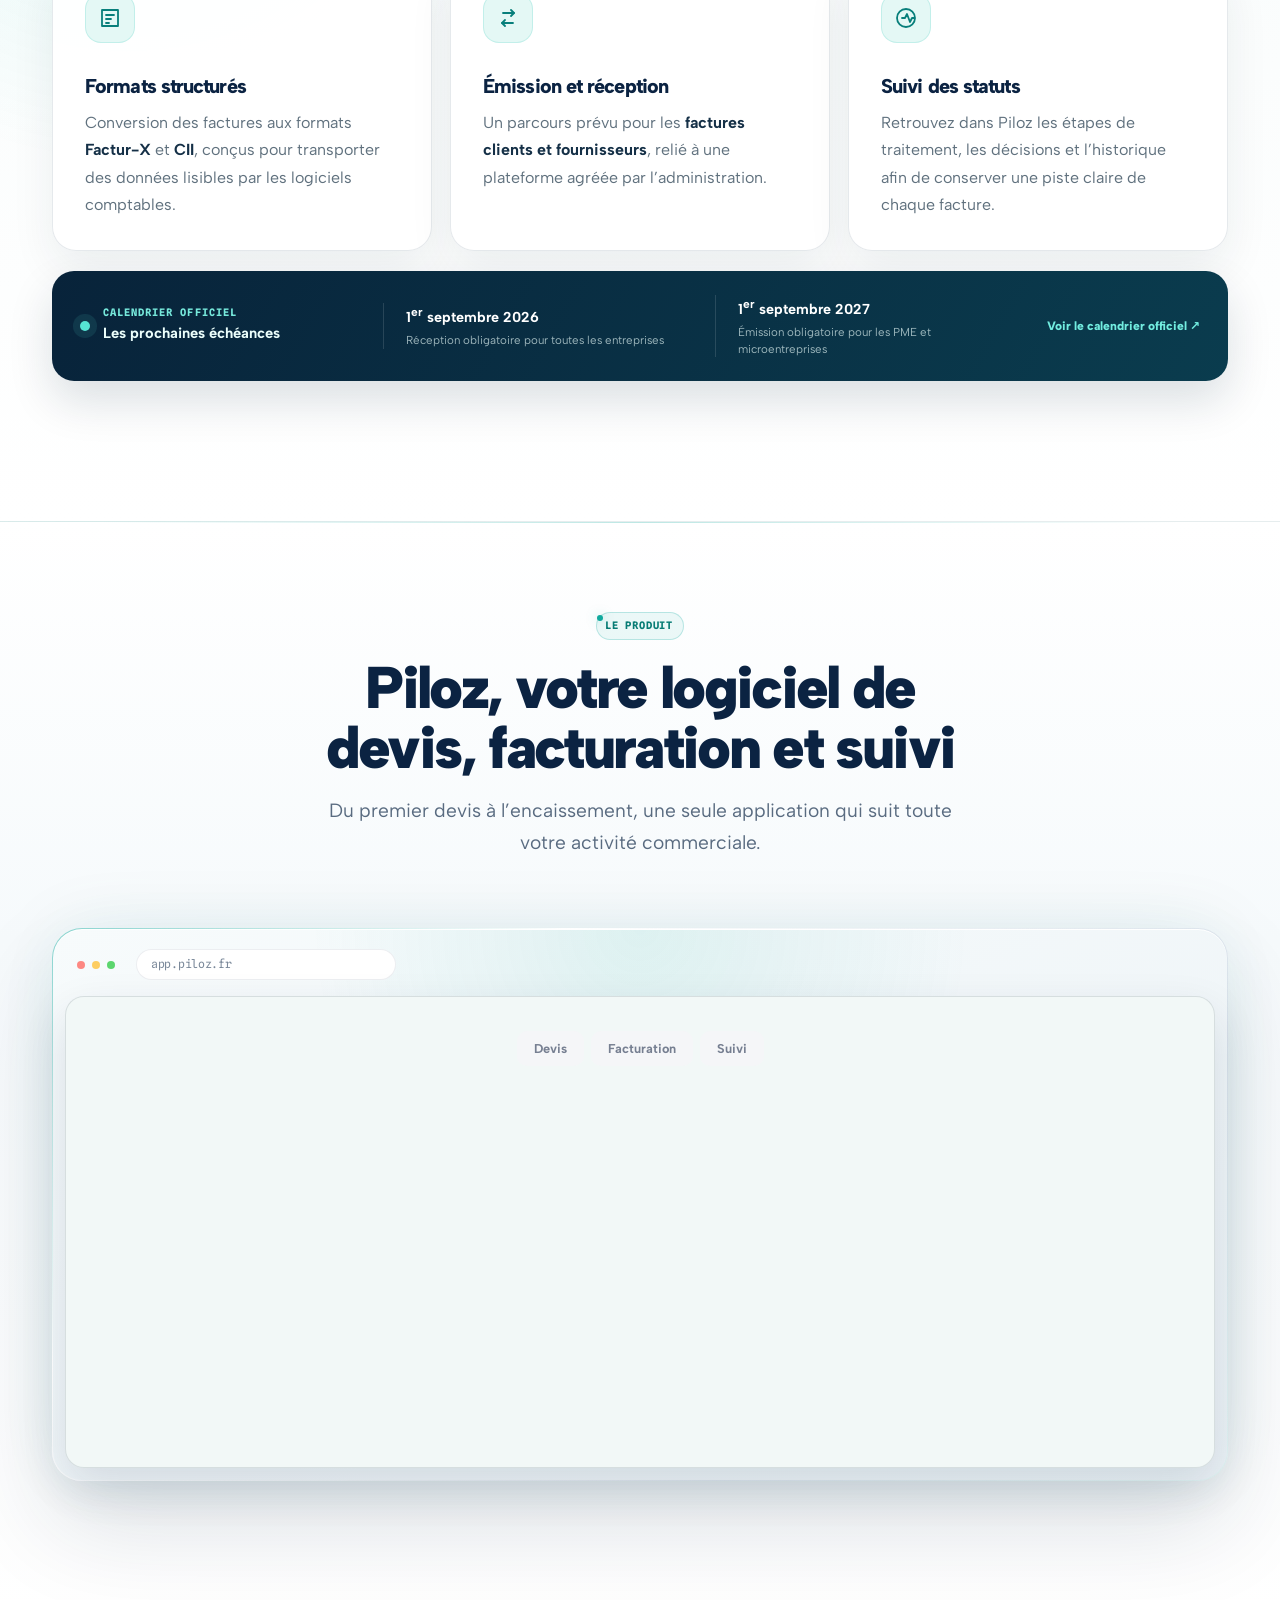
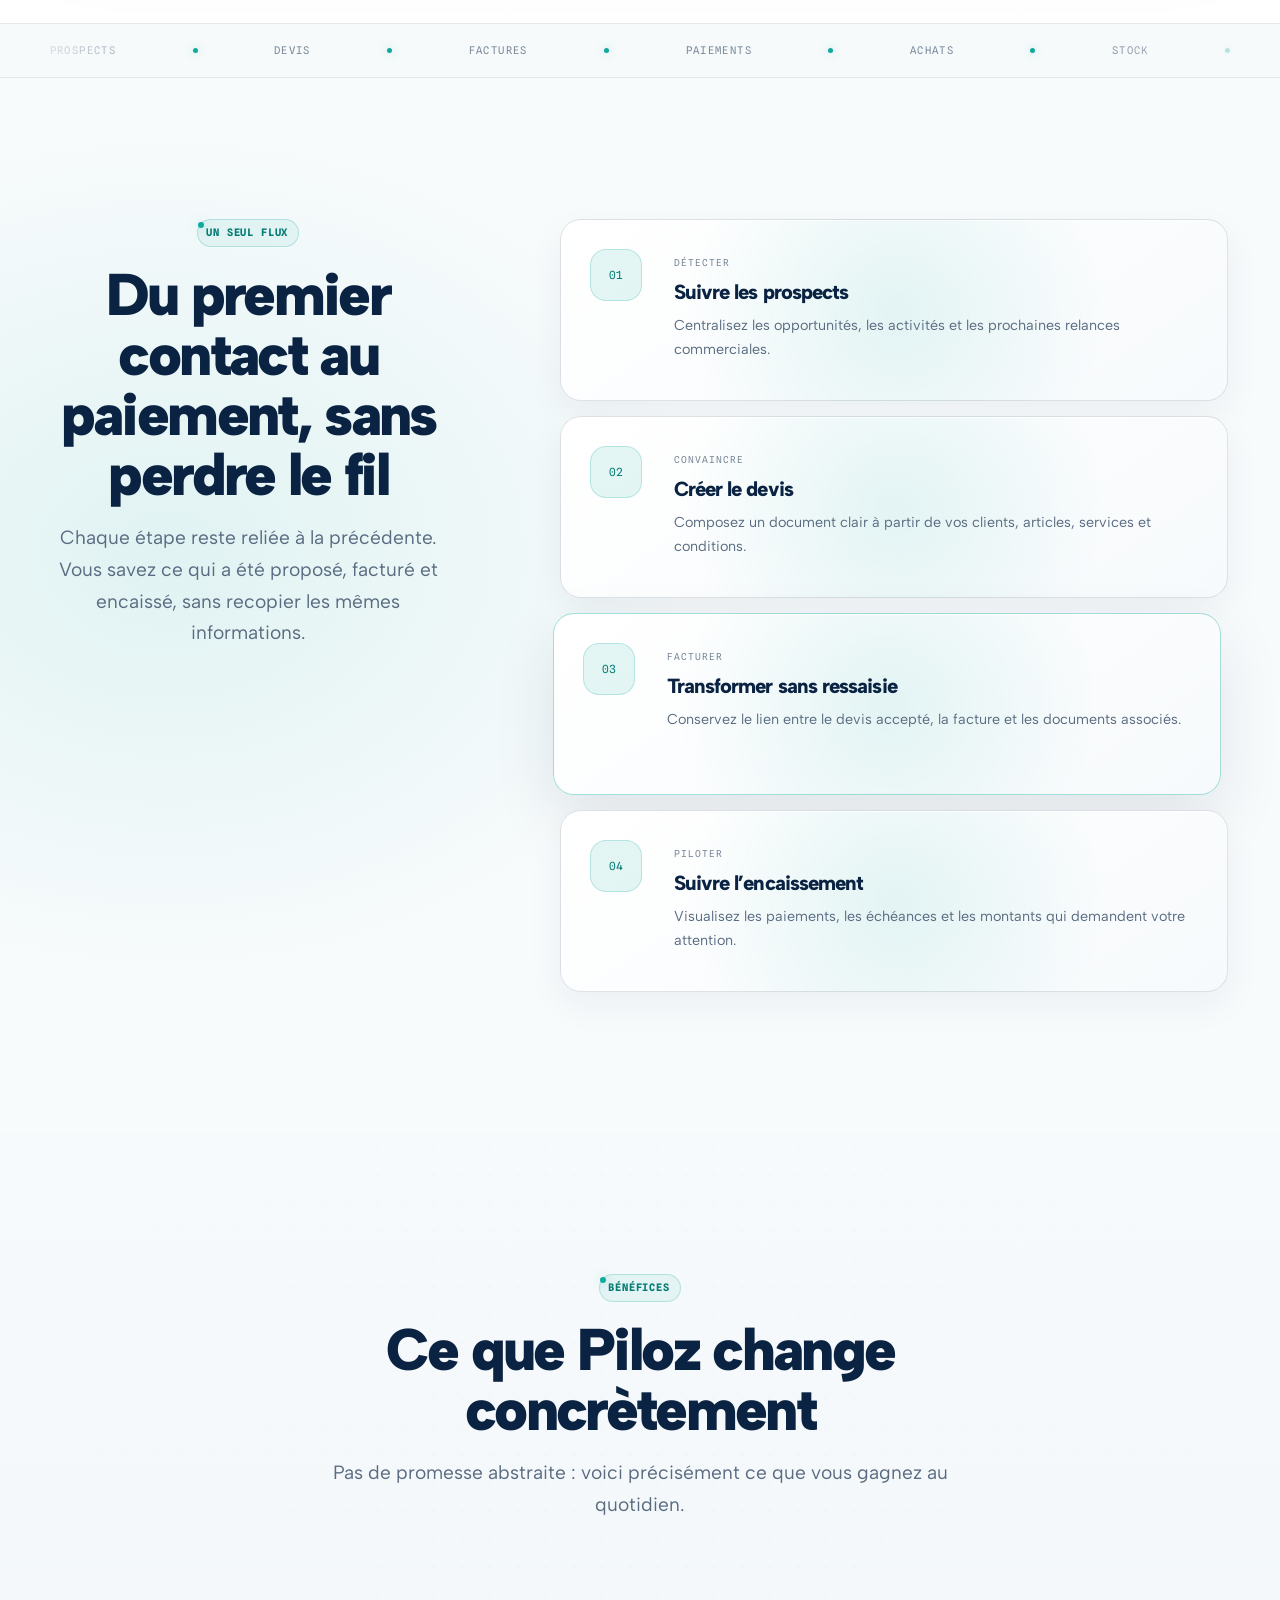
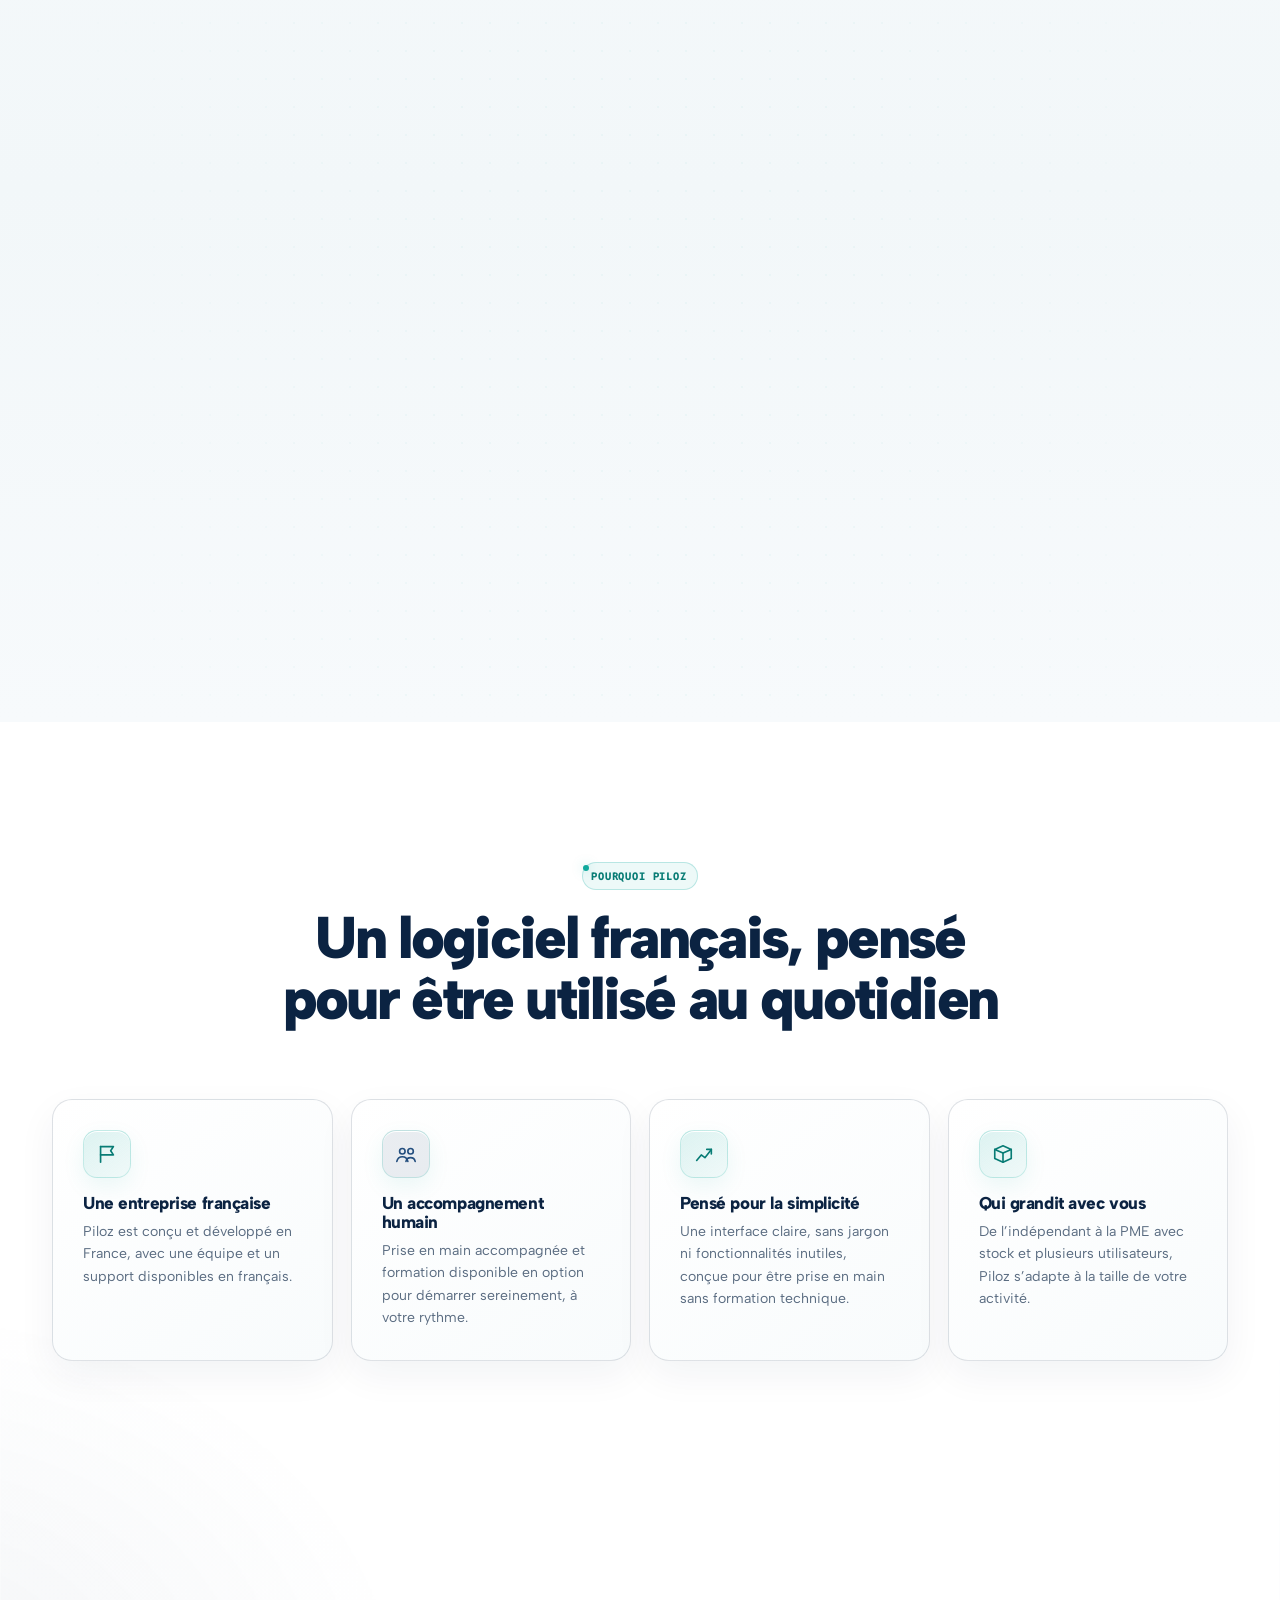
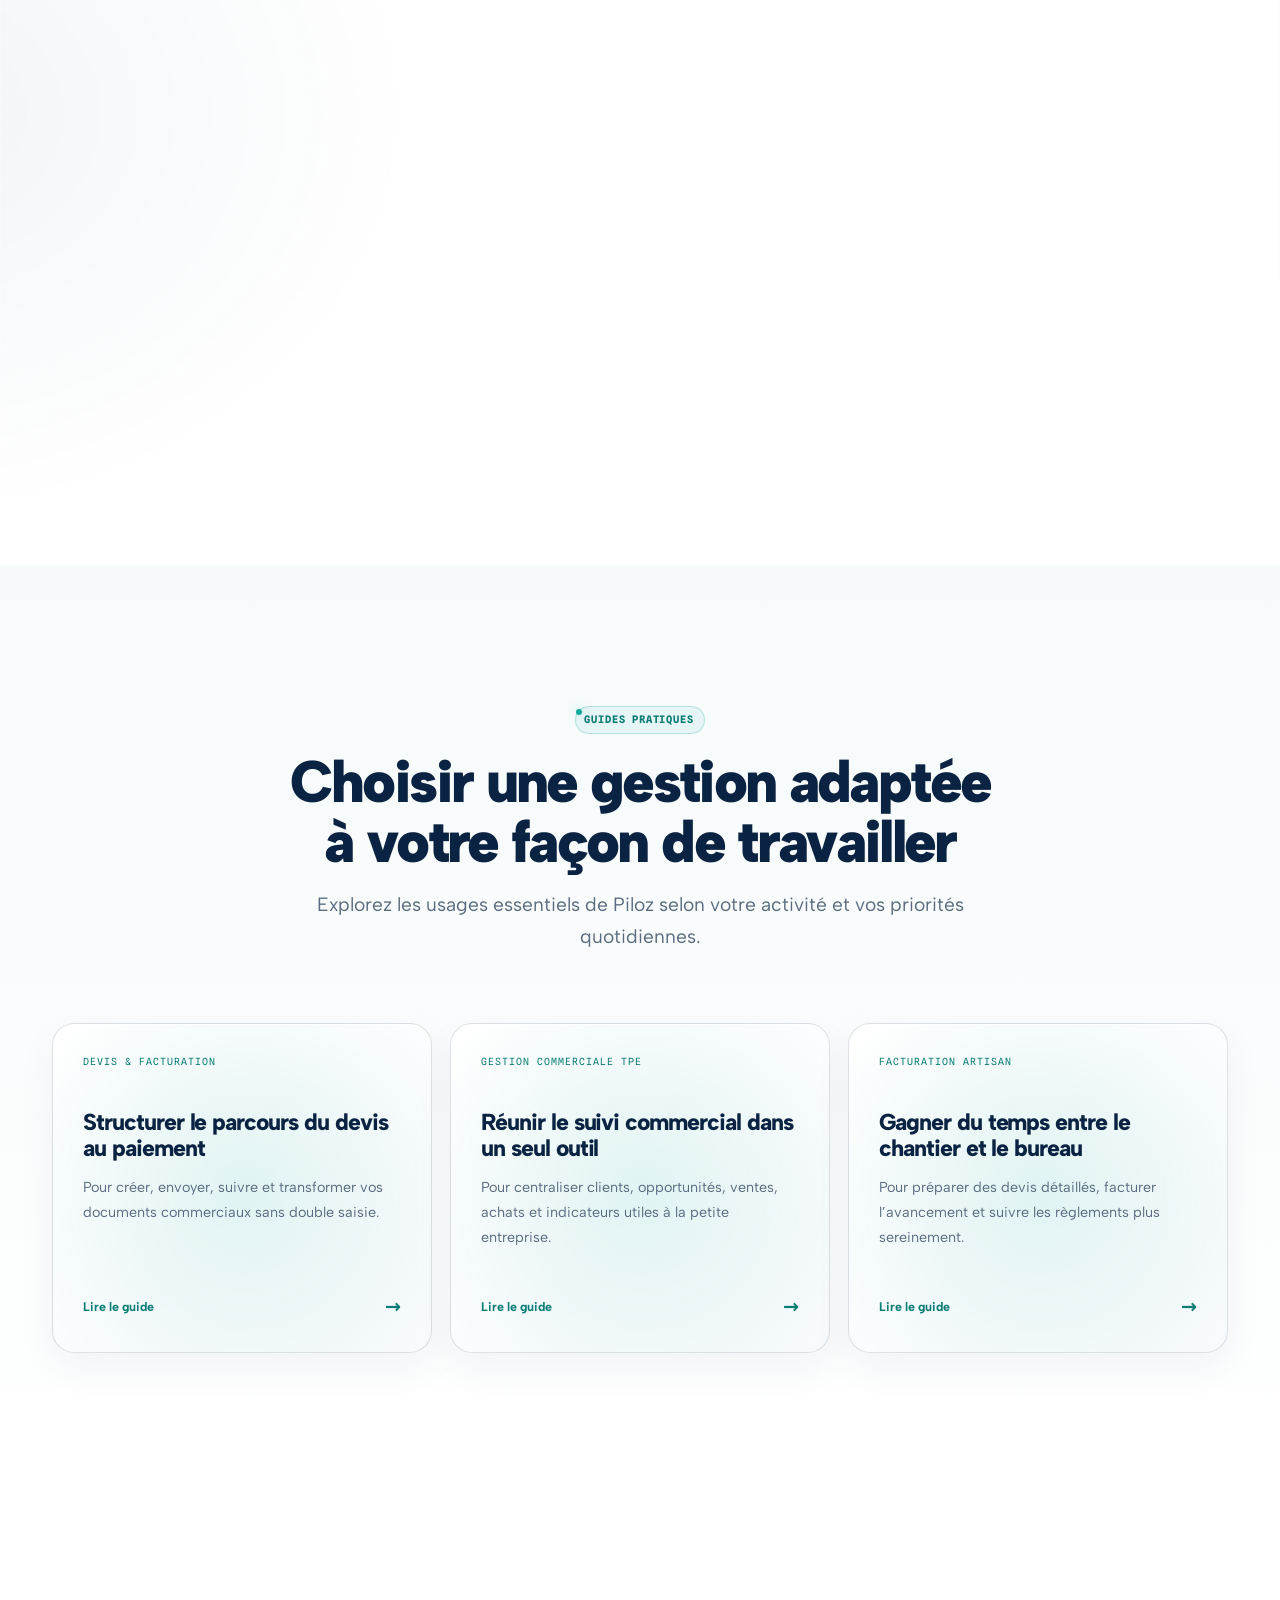
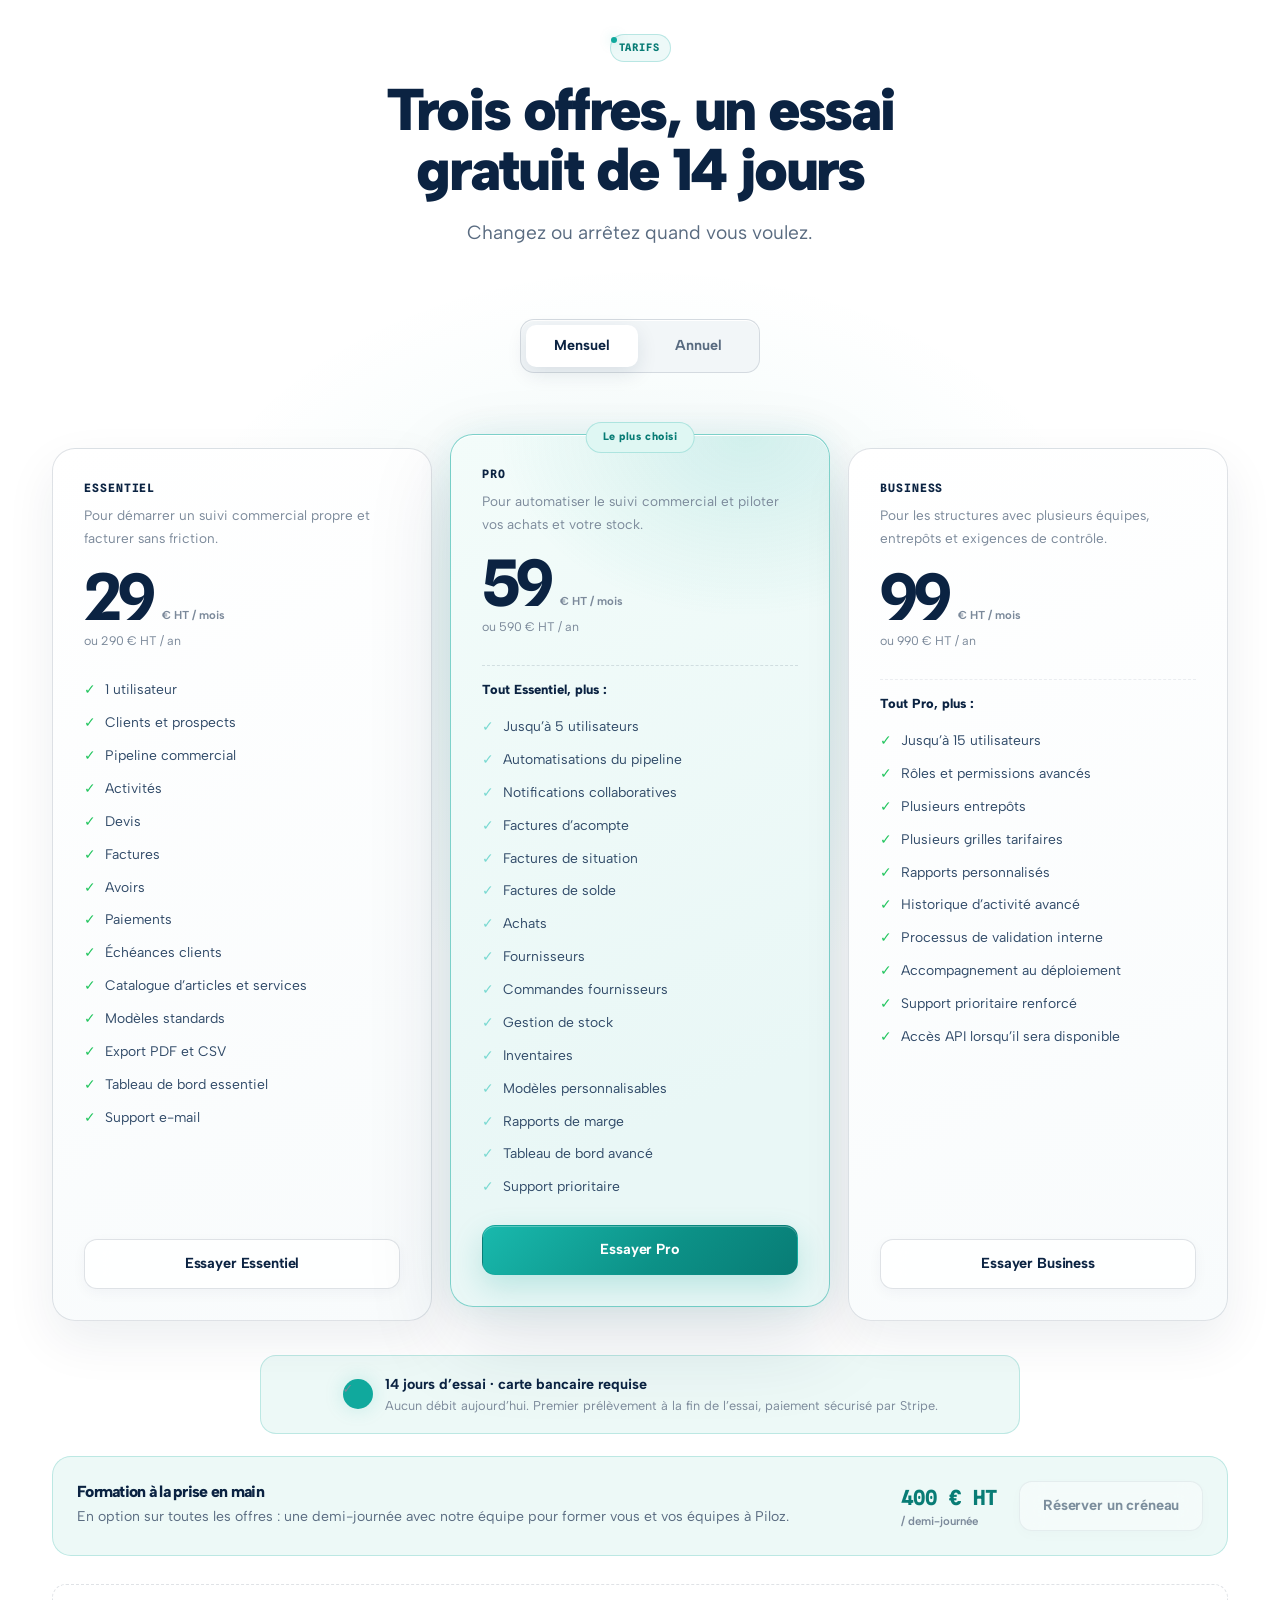
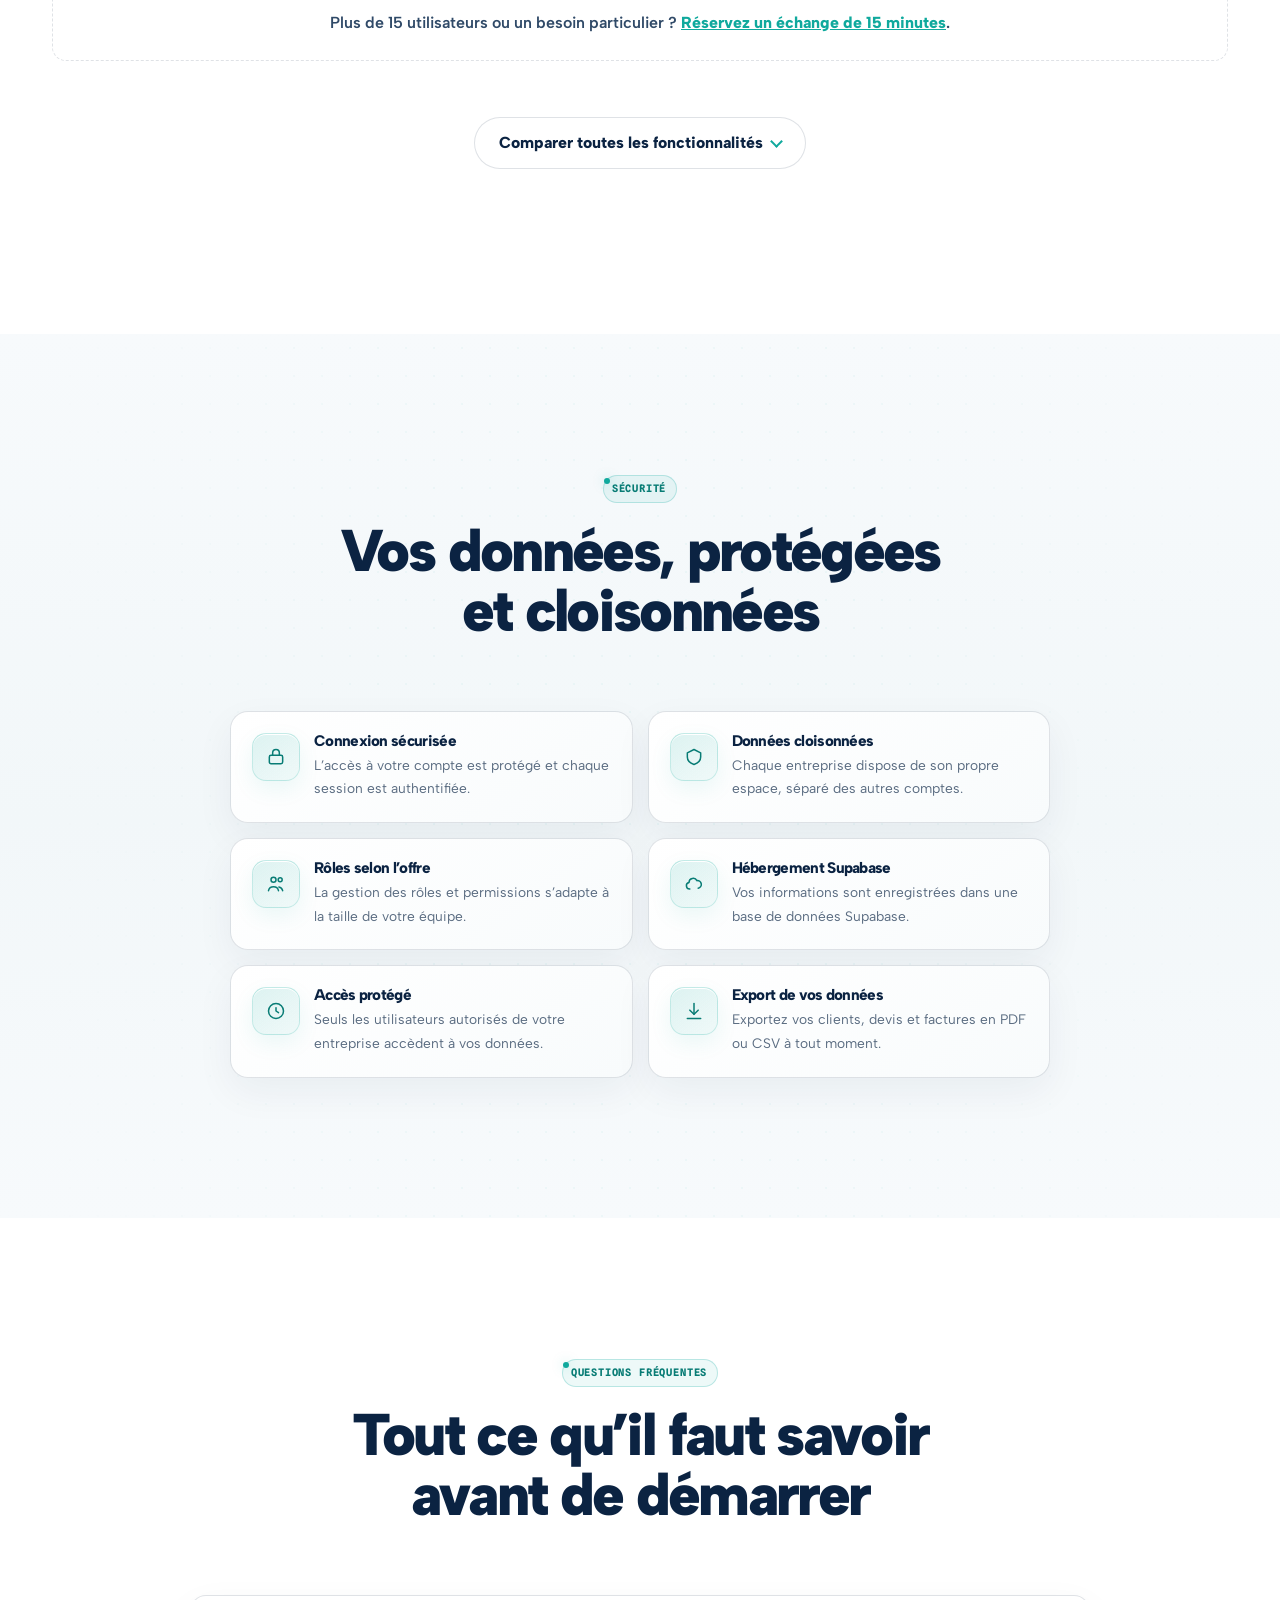
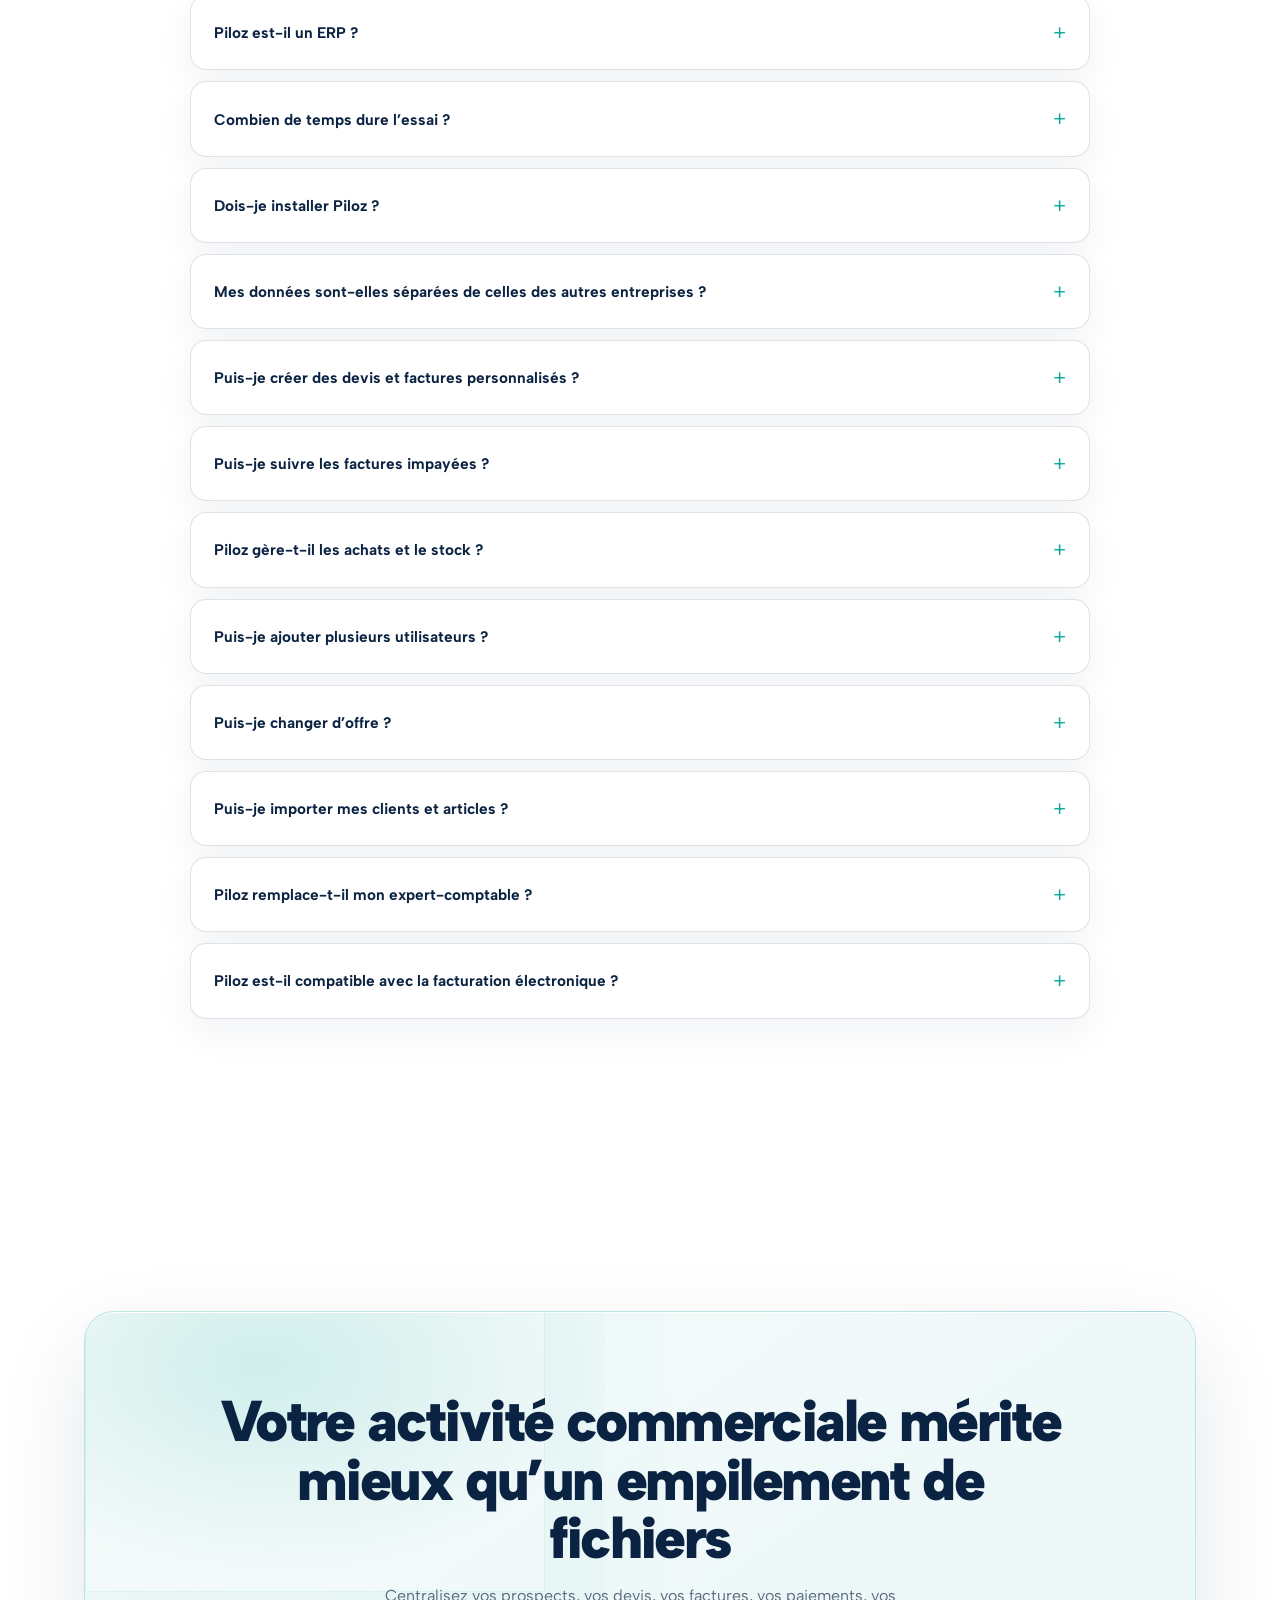
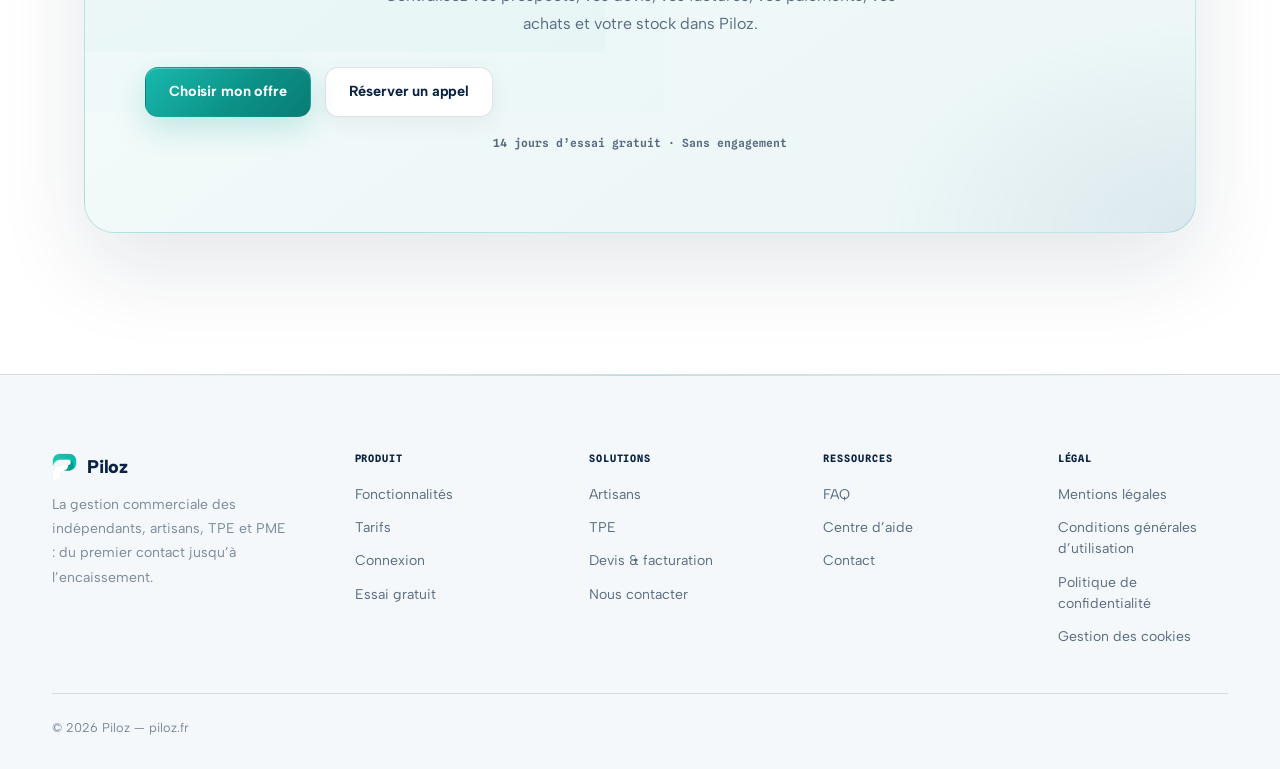
==== commit d0845f41: "fix: retirer les mentions de test de la facturation électronique" ====
--- a/index.html
+++ b/index.html
@@ -93,7 +93,7 @@
     {"@type": "Question", "name": "Puis-je changer d’offre ?", "acceptedAnswer": {"@type": "Answer", "text": "Oui, vous pouvez changer d’offre à tout moment depuis votre compte."}},
     {"@type": "Question", "name": "Puis-je importer mes clients et articles ?", "acceptedAnswer": {"@type": "Answer", "text": "Oui, vous pouvez importer vos clients et vos articles pour démarrer sans ressaisie."}},
     {"@type": "Question", "name": "Piloz remplace-t-il mon expert-comptable ?", "acceptedAnswer": {"@type": "Answer", "text": "Piloz facilite la gestion commerciale et la préparation des données, mais ne remplace pas l’accompagnement comptable ou juridique d’un professionnel."}},
-    {"@type": "Question", "name": "Piloz est-il compatible avec la facturation électronique ?", "acceptedAnswer": {"@type": "Answer", "text": "Piloz prend en charge les formats Factur-X et CII et prépare la connexion à une plateforme agréée. Cette connexion est actuellement testée en bac à sable avant son activation en production."}}
+    {"@type": "Question", "name": "Piloz est-il compatible avec la facturation électronique ?", "acceptedAnswer": {"@type": "Answer", "text": "Piloz prend en charge les formats Factur-X et CII et la connexion à une plateforme agréée pour l’émission, la réception et le suivi des factures électroniques."}}
   ]
 }
 </script>
@@ -146,7 +146,7 @@
         <span class="einvoice-banner-copy">
           <span class="einvoice-banner-kicker"><i></i> Réforme 2026</span>
           <strong>Facturation électronique : Piloz est compatible avec Factur-X et CII</strong>
-          <small>Connexion à une plateforme agréée en cours de validation avant activation en production.</small>
+          <small>Émission, réception et suivi des statuts depuis une seule interface.</small>
         </span>
         <span class="einvoice-banner-tags" aria-hidden="true"><b>Factur-X</b><b>CII</b></span>
         <span class="einvoice-banner-cta">Découvrir <i>→</i></span>
@@ -226,7 +226,6 @@
         <a href="https://www.economie.gouv.fr/tout-savoir-sur-la-facturation-electronique-pour-les-entreprises" target="_blank" rel="noopener noreferrer">Voir le calendrier officiel <span aria-hidden="true">↗</span></a>
       </div>
 
-      <p class="einvoice-transparency"><strong>Transparence :</strong> la connexion de Piloz à la plateforme agréée est actuellement testée en bac à sable. Son activation en production interviendra après la recette finale.</p>
     </div>
   </section>
 
@@ -679,7 +678,7 @@
         </details>
         <details class="faq-item">
           <summary>Piloz est-il compatible avec la facturation électronique ?</summary>
-          <p class="faq-a">Piloz prend en charge les formats Factur-X et CII et prépare la connexion à une plateforme agréée. Cette connexion est actuellement testée en bac à sable avant son activation en production.</p>
+          <p class="faq-a">Piloz prend en charge les formats Factur-X et CII et la connexion à une plateforme agréée pour l’émission, la réception et le suivi des factures électroniques.</p>
         </details>
       </div>
     </div>
--- a/assets/css/piloz-premium.css
+++ b/assets/css/piloz-premium.css
@@ -192,9 +192,6 @@
 .einvoice-deadline strong{color:#fff;font-size:.9rem}.einvoice-deadline span{color:rgba(230,249,247,.66);font-size:.72rem;line-height:1.4}
 .einvoice-timeline>a{color:#72ede0;font-weight:800;font-size:.76rem;text-decoration:none;white-space:nowrap}
 .einvoice-timeline>a:hover{color:#fff}
-.einvoice-transparency{margin:18px 6px 0;color:#72818c;font-size:.75rem;line-height:1.6;text-align:center}
-.einvoice-transparency strong{color:#415866}
-
 @keyframes einvoice-shine{0%,30%{left:-35%}58%,100%{left:135%}}
 @keyframes einvoice-pulse{0%,100%{opacity:1;transform:scale(1)}50%{opacity:.55;transform:scale(.72)}}
 
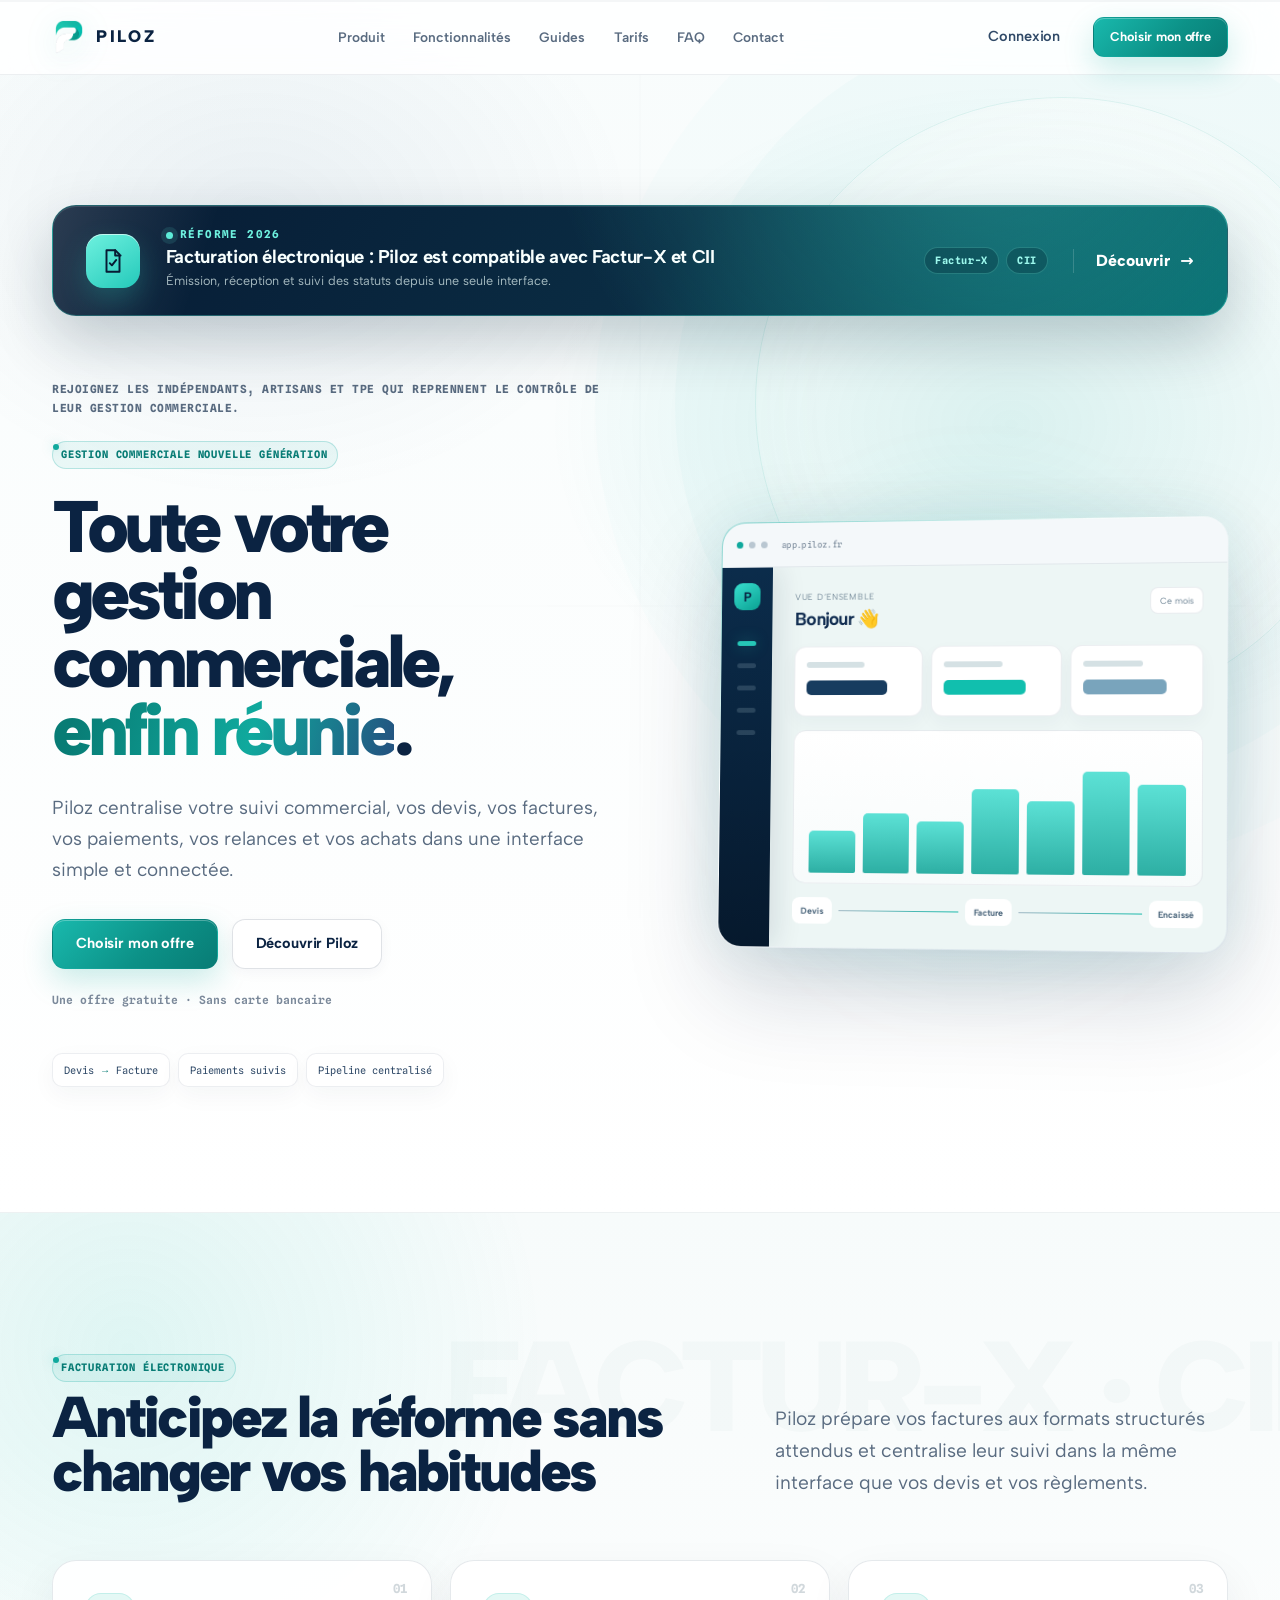
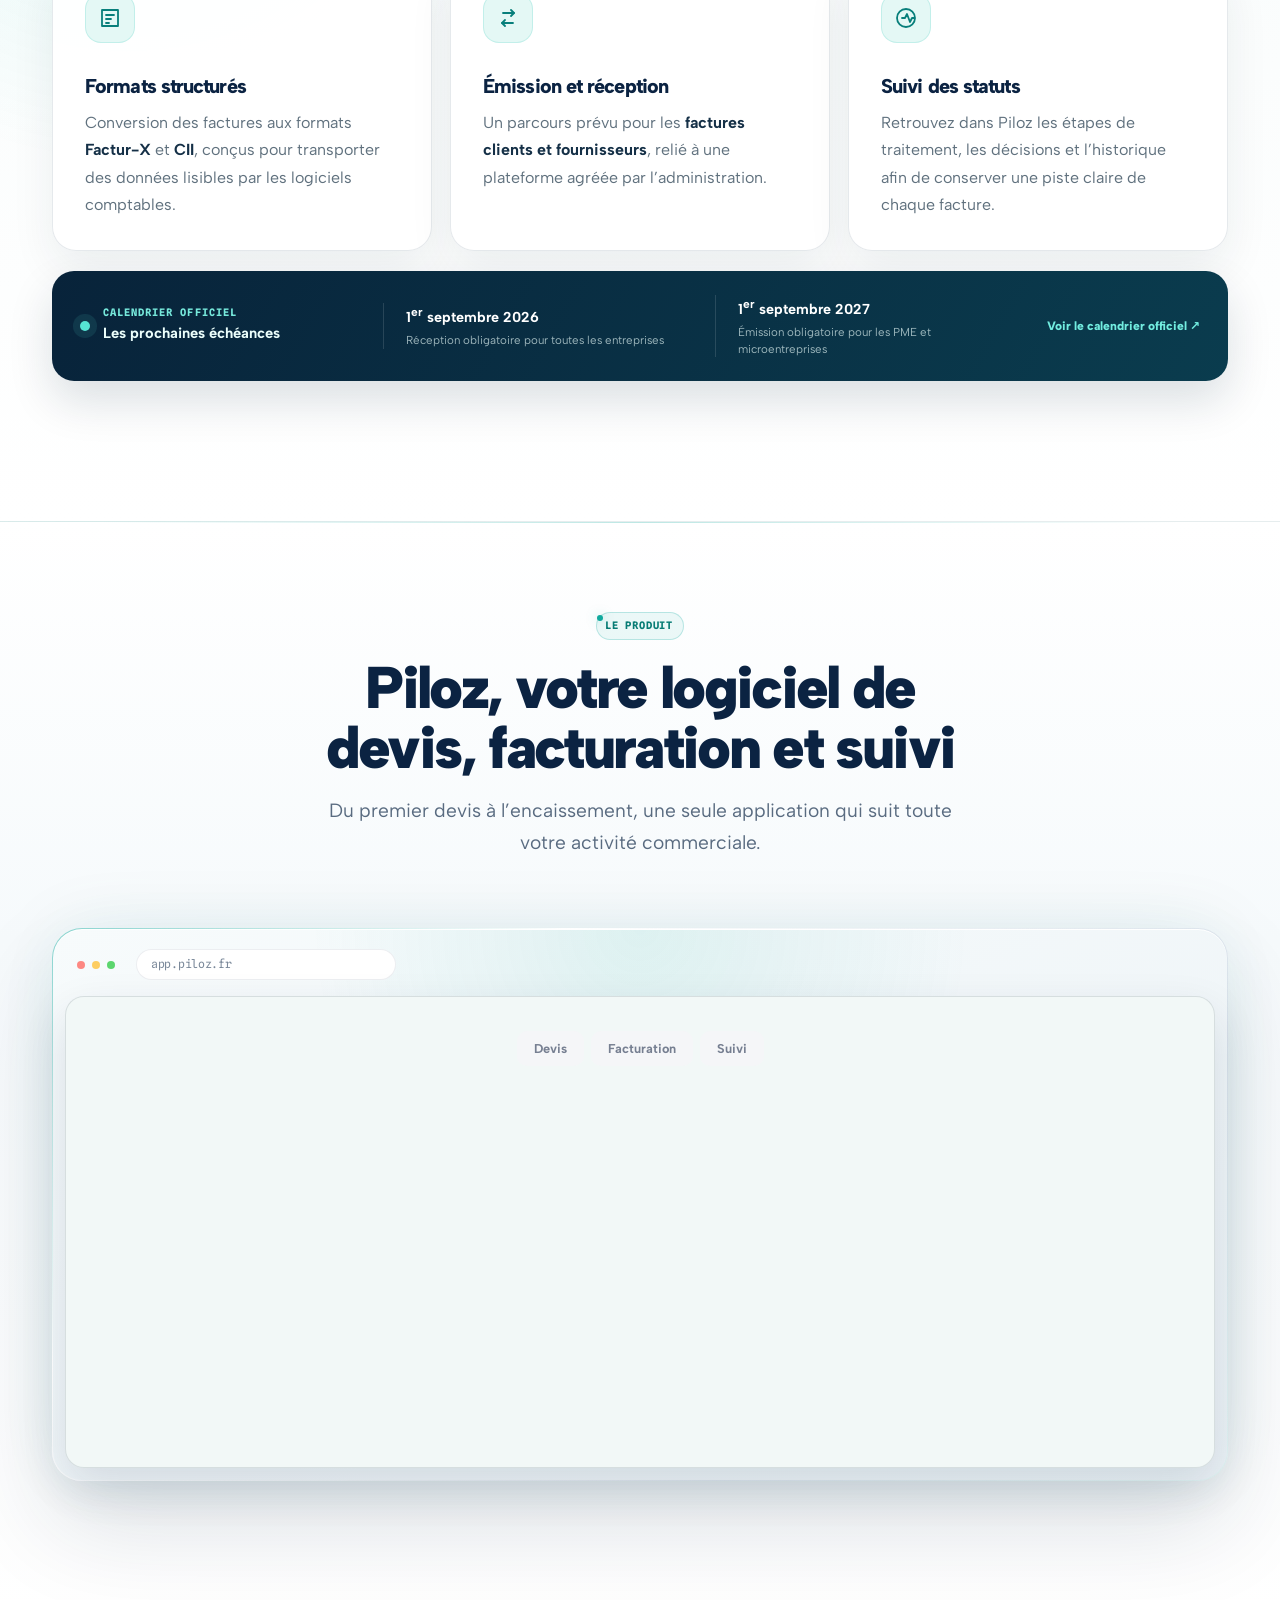
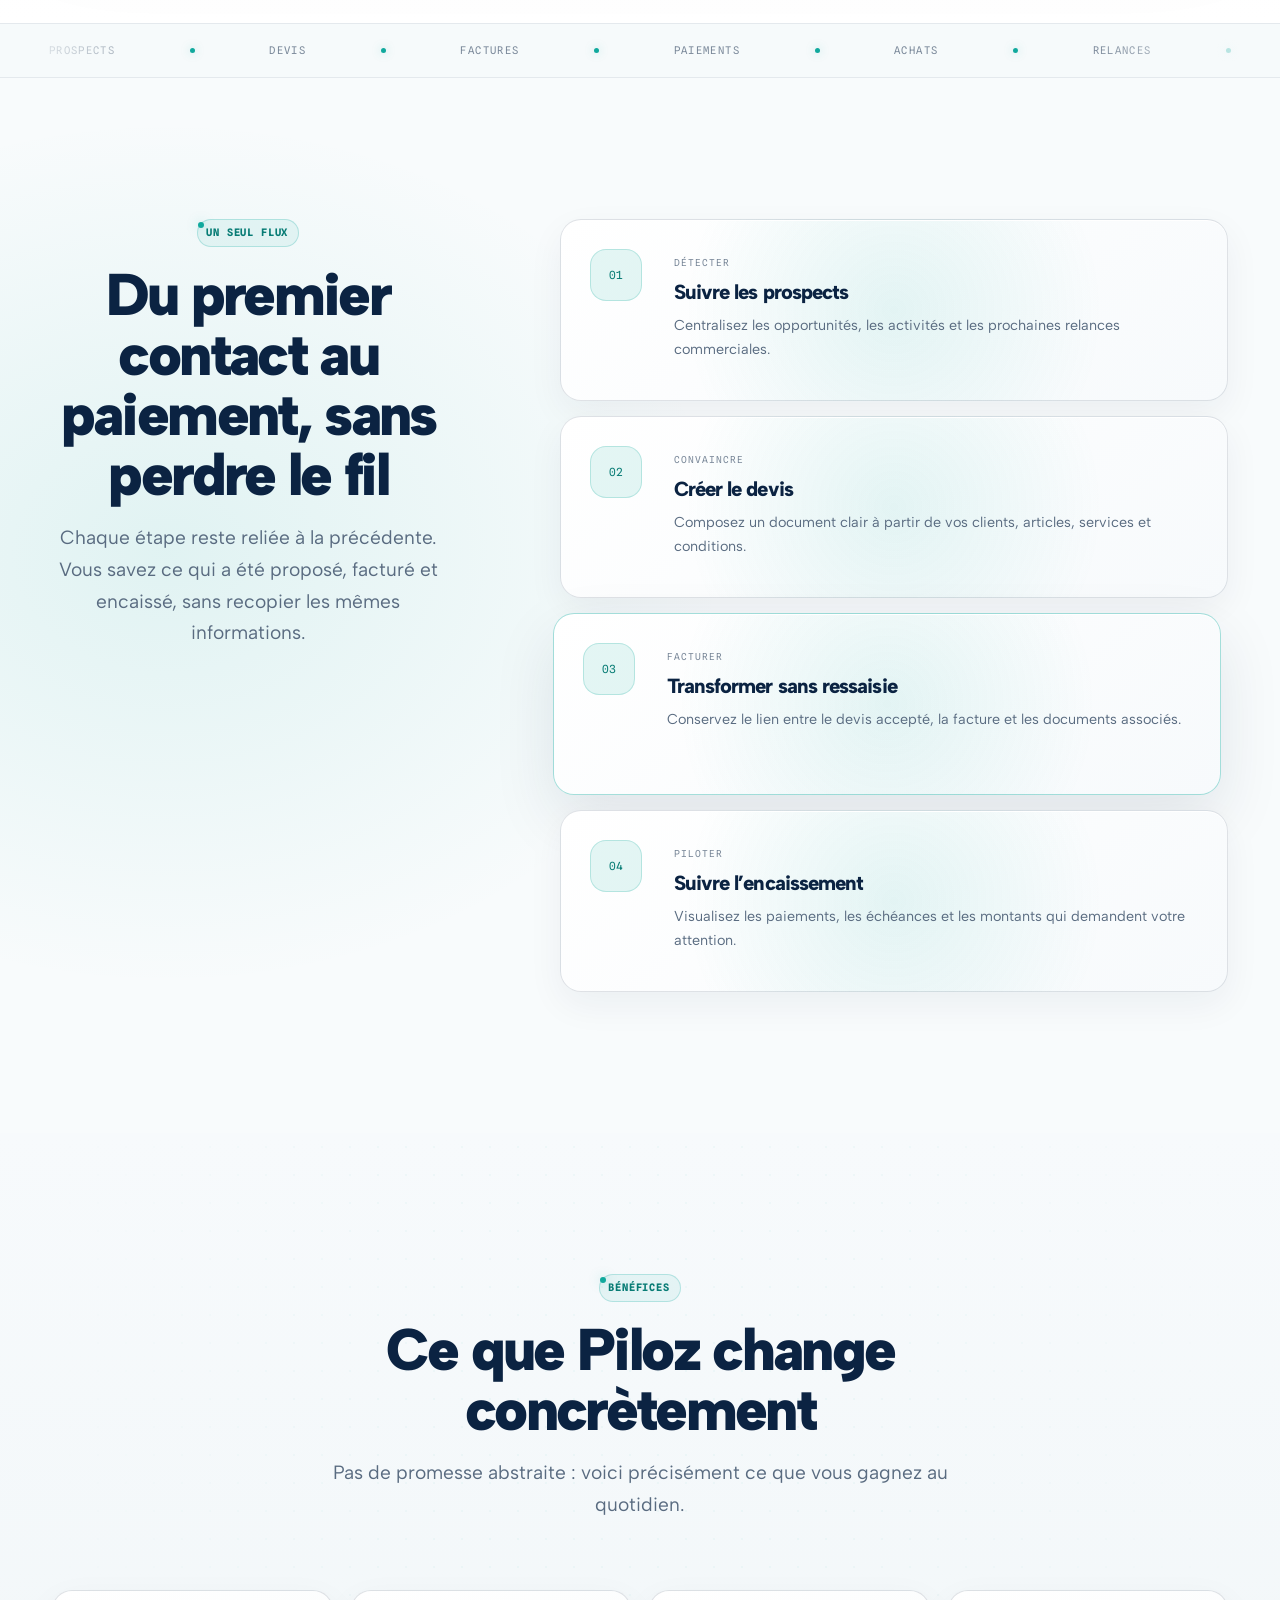
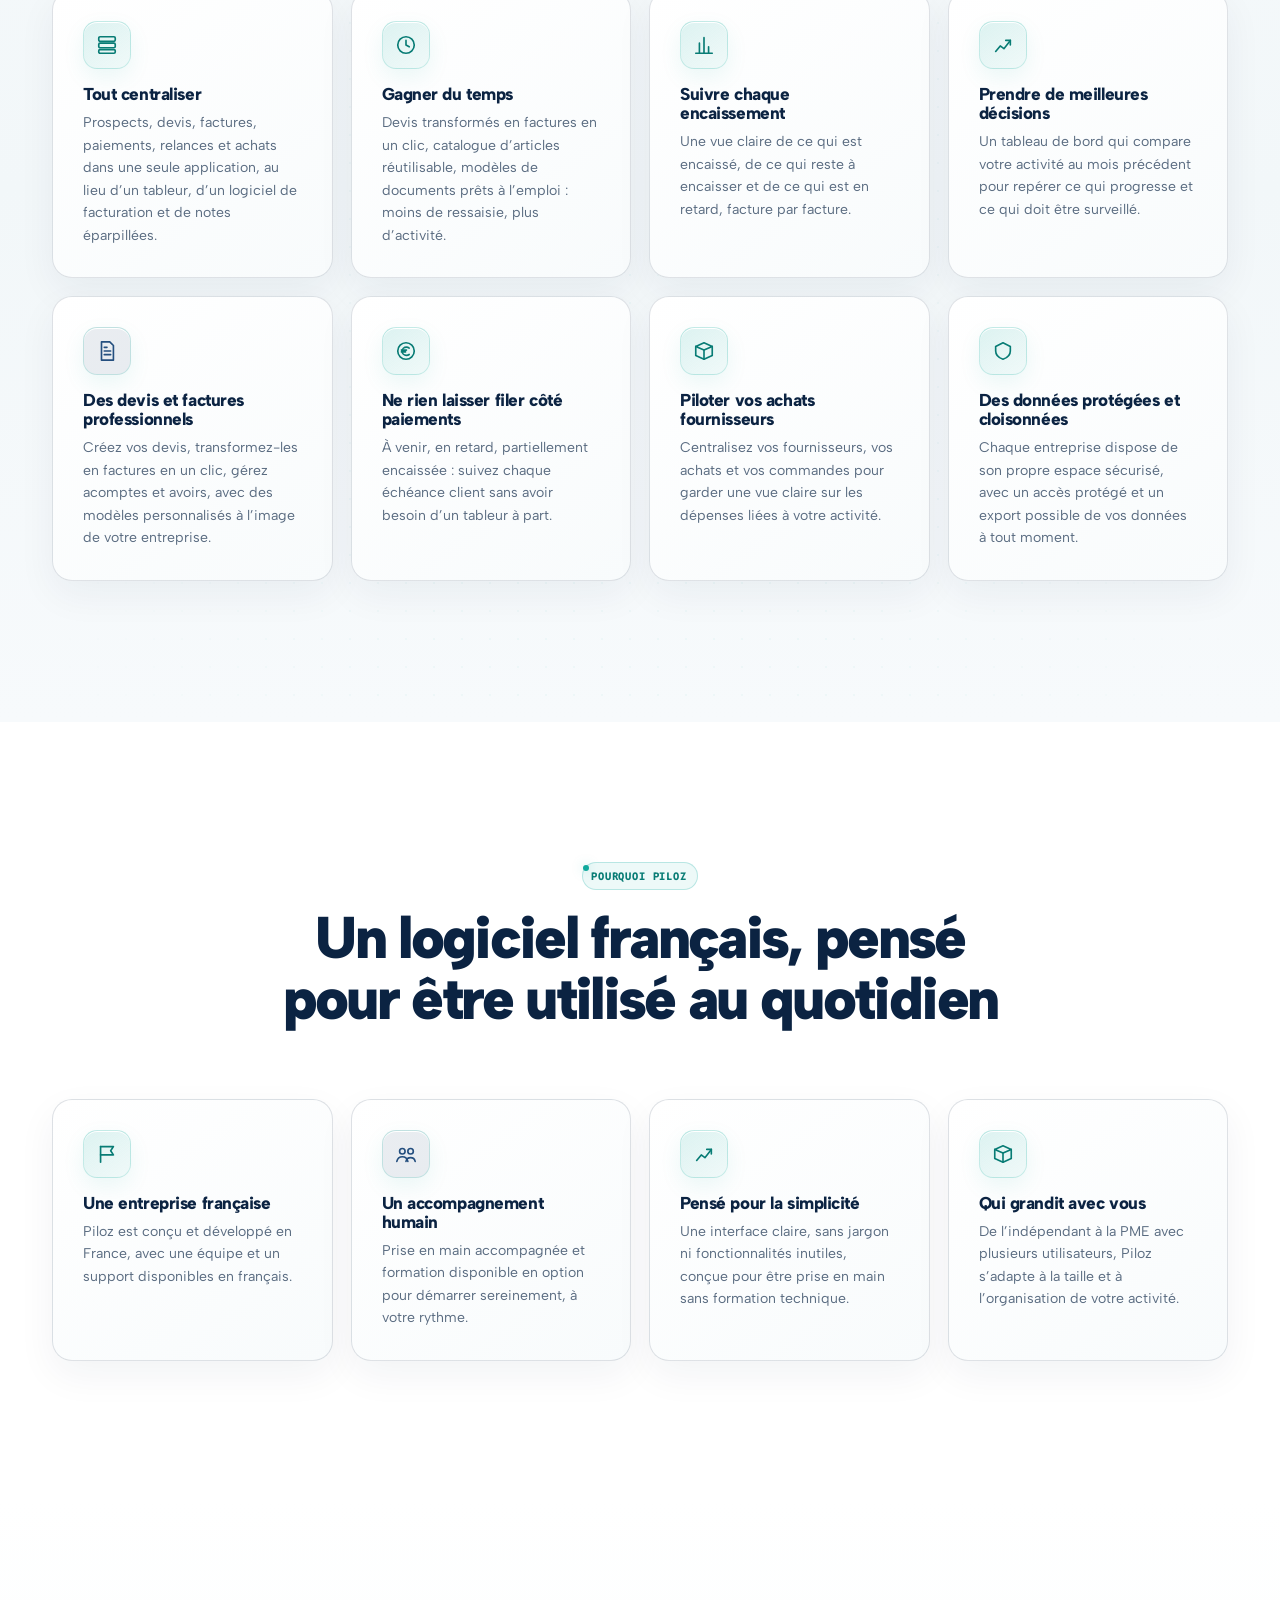
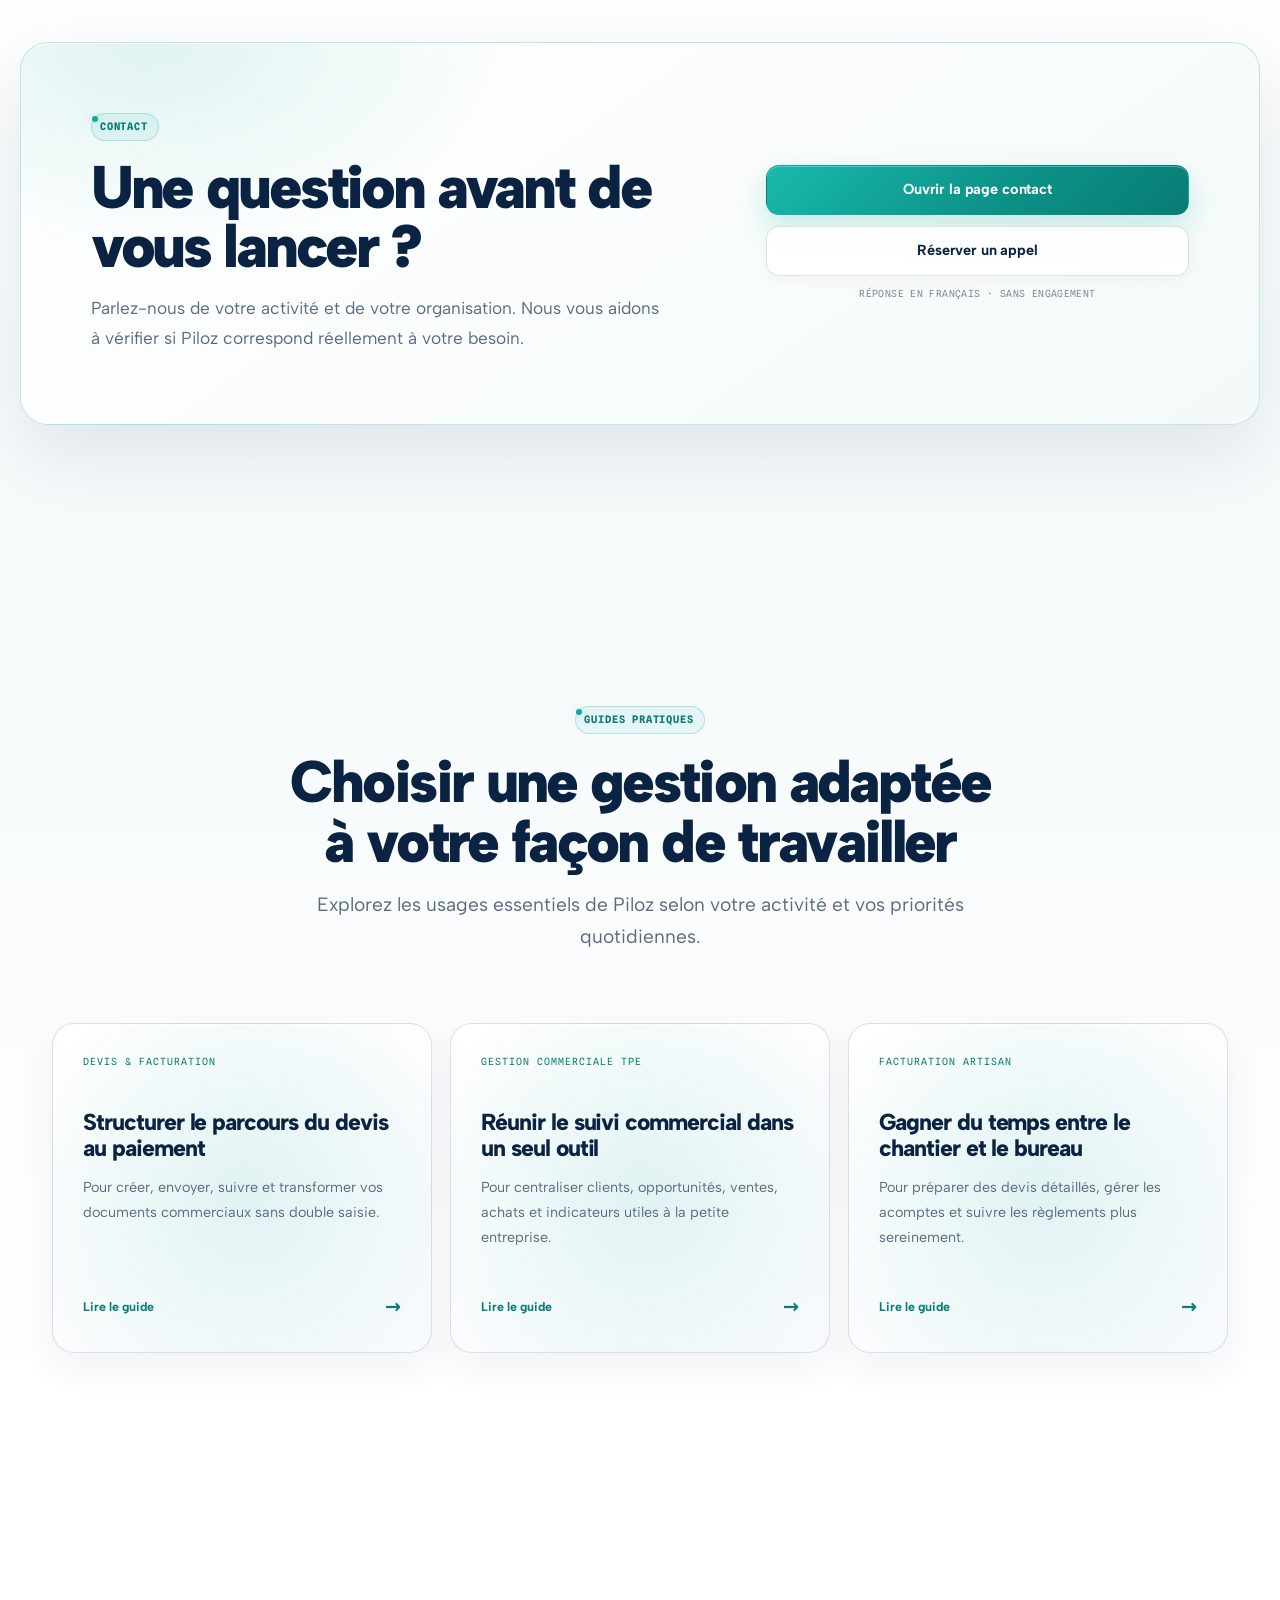
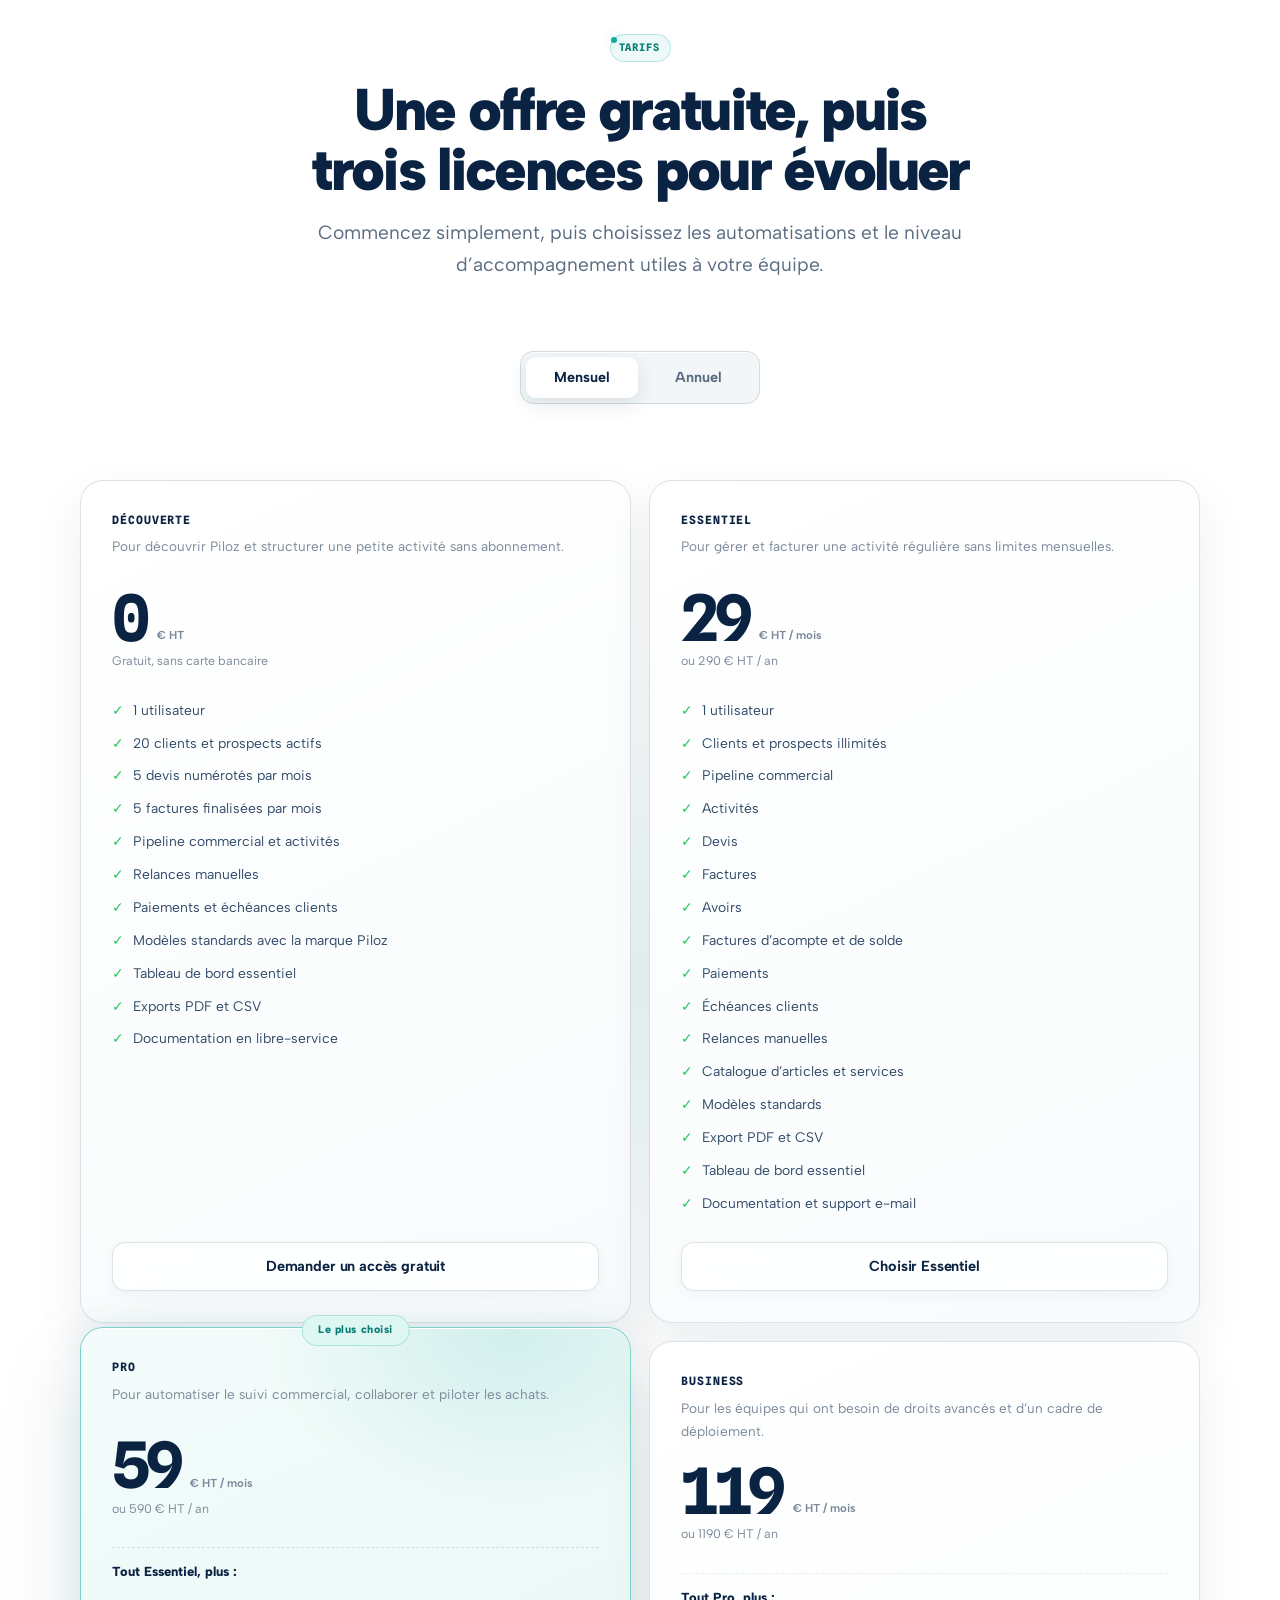
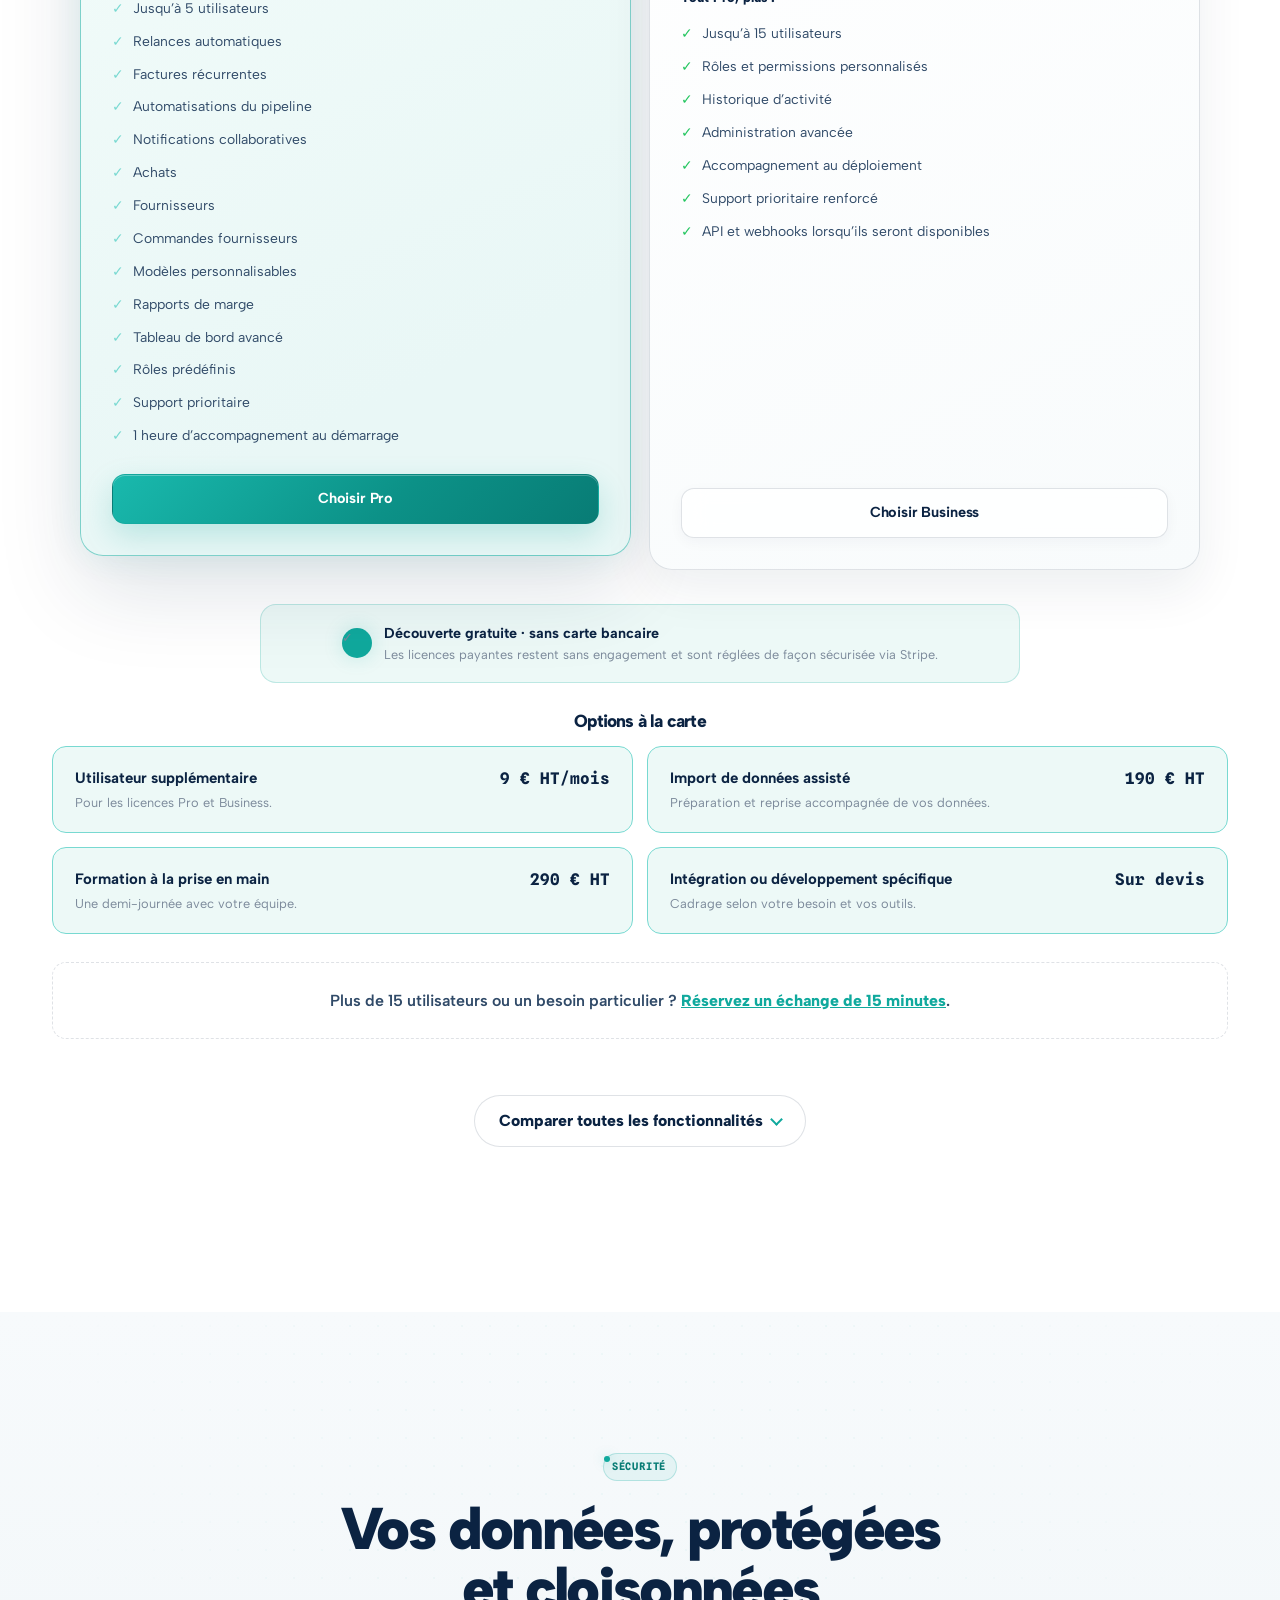
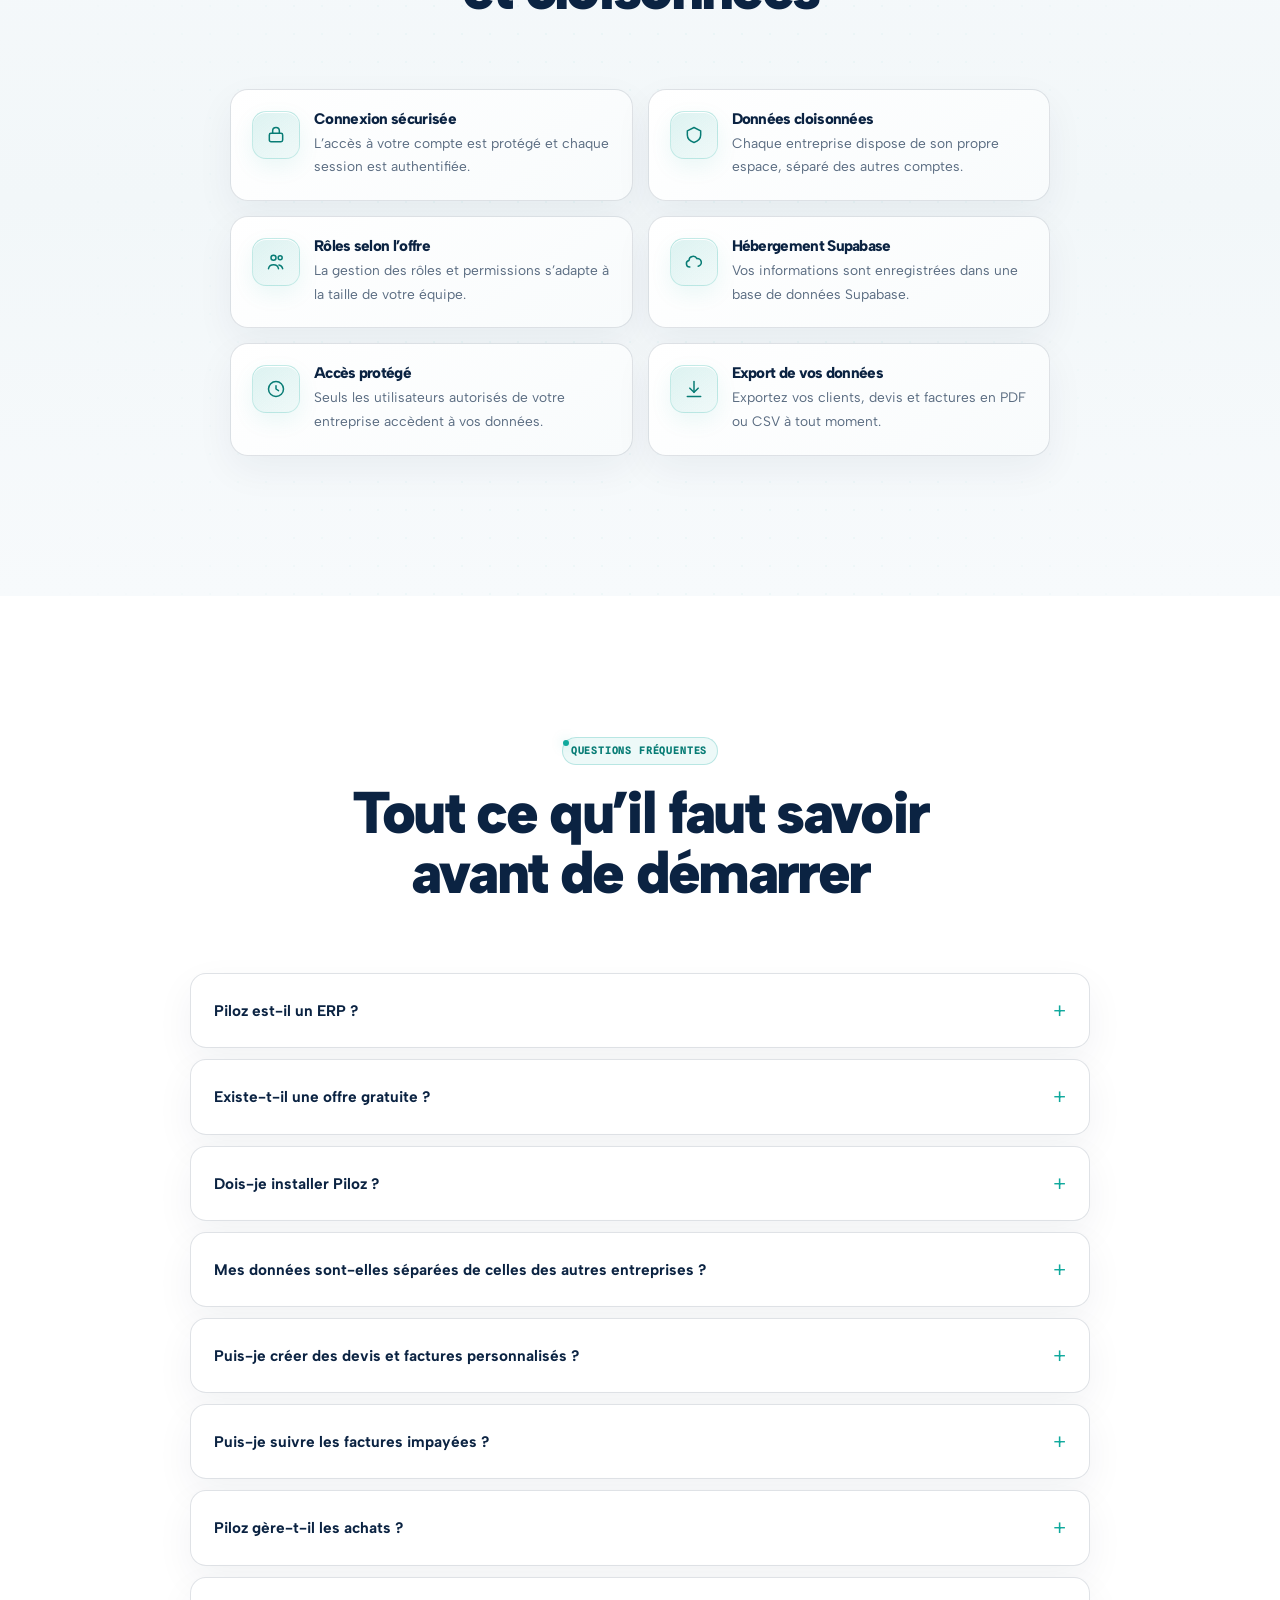
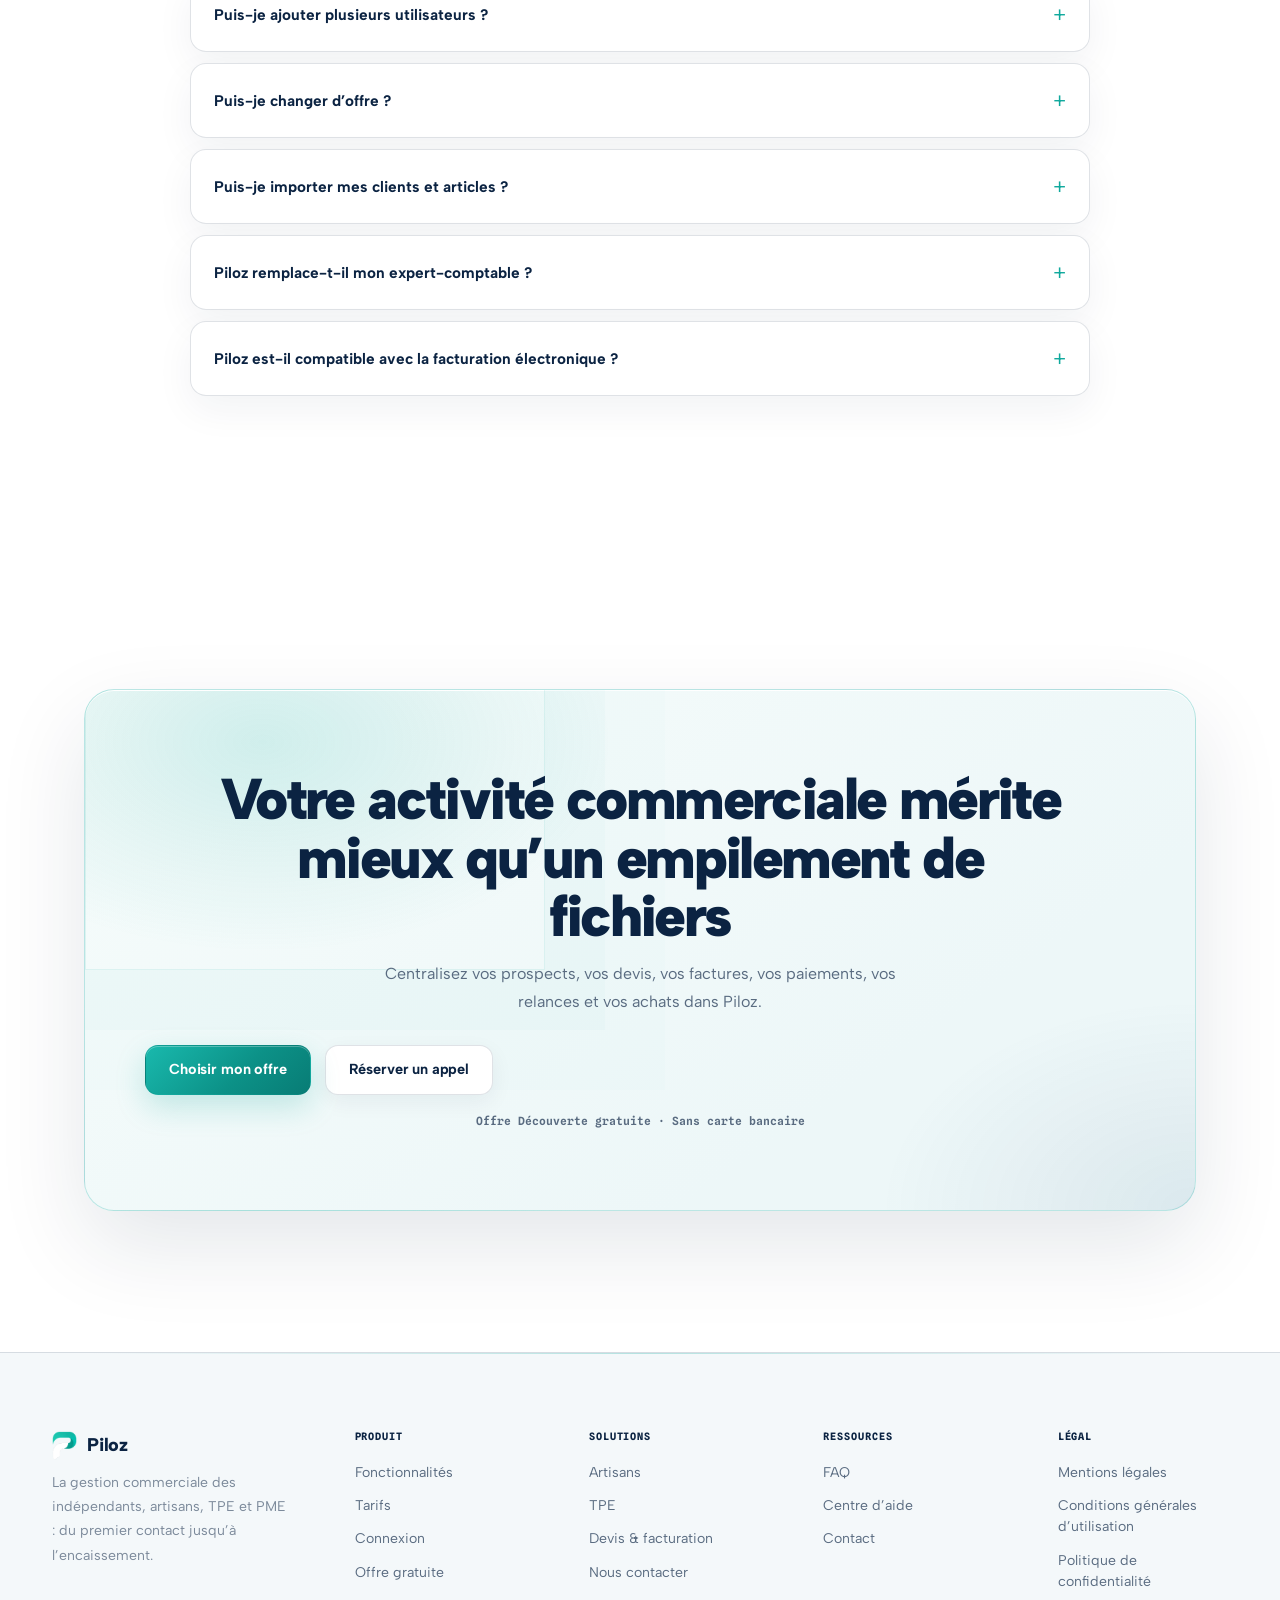
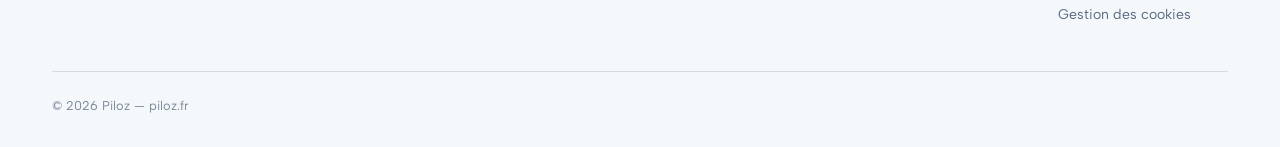
==== commit c480337b: "feat: mettre a jour les offres commerciales" ====
--- a/index.html
+++ b/index.html
@@ -3,8 +3,8 @@
 <head>
 <meta charset="UTF-8">
 <meta name="viewport" content="width=device-width, initial-scale=1.0">
-<title>Piloz | ERP de gestion commerciale pour TPE</title>
-<meta name="description" content="Piloz, l’ERP de gestion commerciale pour TPE : devis, factures, paiements et préparation à la facturation électronique avec Factur-X et CII.">
+<title>Piloz | Logiciel de gestion commerciale pour TPE</title>
+<meta name="description" content="Piloz, le logiciel de gestion commerciale pour TPE : devis, factures, paiements et préparation à la facturation électronique avec Factur-X et CII.">
 <link rel="canonical" href="https://piloz.fr/">
 <meta name="robots" content="index, follow">
 <meta name="google-site-verification" content="h11PvtCBGR1wy1IvKnObylBNvqouRTTVnrMQ5WPAWYc">
@@ -17,7 +17,7 @@
 <meta property="og:site_name" content="Piloz">
 <meta property="og:locale" content="fr_FR">
 <meta property="og:url" content="https://piloz.fr/">
-<meta property="og:title" content="Piloz | ERP de gestion commerciale pour TPE">
+<meta property="og:title" content="Piloz | Logiciel de gestion commerciale pour TPE">
 <meta property="og:description" content="Gérez devis, factures et paiements, et préparez votre entreprise à la facturation électronique avec les formats Factur-X et CII.">
 <meta property="og:image" content="https://piloz.fr/assets/images/og-image.png">
 <meta property="og:image:type" content="image/png">
@@ -25,7 +25,7 @@
 <meta property="og:image:height" content="630">
 <meta property="og:image:alt" content="Piloz, logiciel de gestion commerciale pour indépendants, artisans et TPE">
 <meta name="twitter:card" content="summary_large_image">
-<meta name="twitter:title" content="Piloz | ERP de gestion commerciale pour TPE">
+<meta name="twitter:title" content="Piloz | Logiciel de gestion commerciale pour TPE">
 <meta name="twitter:description" content="Gérez devis, factures et paiements, et préparez votre entreprise à la facturation électronique avec Factur-X et CII.">
 <meta name="twitter:image" content="https://piloz.fr/assets/images/og-image.png">
 <meta name="twitter:image:alt" content="Piloz, logiciel de gestion commerciale pour indépendants, artisans et TPE">
@@ -38,7 +38,7 @@
 <link rel="stylesheet" href="assets/css/variables.css">
 <link rel="stylesheet" href="assets/css/base.css">
 <link rel="stylesheet" href="assets/css/layout.css">
-<link rel="stylesheet" href="assets/css/components.css?v=20260726.1">
+<link rel="stylesheet" href="assets/css/components.css?v=20260806.1">
 <link rel="stylesheet" href="assets/css/animations.css">
 <link rel="stylesheet" href="assets/css/responsive.css">
 <link rel="stylesheet" href="assets/css/piloz-premium.css?v=20260729.1">
@@ -69,11 +69,12 @@
   "url": "https://piloz.fr/",
   "applicationCategory": "BusinessApplication",
   "operatingSystem": "Web",
-  "description": "Piloz est un ERP simplifié qui centralise le suivi commercial, les devis, les factures, les paiements, les achats et le stock dans une interface unique.",
+  "description": "Piloz est un logiciel de gestion commerciale qui centralise les prospects, les devis, les factures, les paiements et les achats dans une interface unique.",
   "offers": [
+    {"@type": "Offer", "name": "Découverte", "price": "0", "priceCurrency": "EUR", "url": "https://piloz.fr/contact.html?offer=discovery"},
     {"@type": "Offer", "name": "Essentiel", "price": "29", "priceCurrency": "EUR", "url": "https://piloz.fr/checkout.html?plan=essential&billing=monthly"},
     {"@type": "Offer", "name": "Pro", "price": "59", "priceCurrency": "EUR", "url": "https://piloz.fr/checkout.html?plan=pro&billing=monthly"},
-    {"@type": "Offer", "name": "Business", "price": "99", "priceCurrency": "EUR", "url": "https://piloz.fr/checkout.html?plan=business&billing=monthly"}
+    {"@type": "Offer", "name": "Business", "price": "119", "priceCurrency": "EUR", "url": "https://piloz.fr/checkout.html?plan=business&billing=monthly"}
   ]
 }
 </script>
@@ -82,13 +83,13 @@
   "@context": "https://schema.org",
   "@type": "FAQPage",
   "mainEntity": [
-    {"@type": "Question", "name": "Piloz est-il un ERP ?", "acceptedAnswer": {"@type": "Answer", "text": "Piloz est un ERP simplifié, pensé pour la gestion commerciale des indépendants, artisans et TPE : suivi commercial, devis, factures, paiements, achats et stock. Il ne couvre pas l’ensemble des modules d’un ERP traditionnel (comptabilité complète, paie, production) mais répond aux besoins essentiels de gestion commerciale d’une petite structure."}},
-    {"@type": "Question", "name": "Combien de temps dure l’essai ?", "acceptedAnswer": {"@type": "Answer", "text": "L’essai gratuit dure 14 jours, sans engagement, avec accès à l’ensemble des fonctionnalités de l’offre choisie."}},
+    {"@type": "Question", "name": "Piloz est-il un ERP ?", "acceptedAnswer": {"@type": "Answer", "text": "Piloz est un logiciel de gestion commerciale pensé pour les indépendants, artisans et TPE : suivi commercial, devis, factures, paiements et achats. Il ne remplace pas une comptabilité complète, un logiciel de paie ou un outil de production."}},
+    {"@type": "Question", "name": "Existe-t-il une offre gratuite ?", "acceptedAnswer": {"@type": "Answer", "text": "Oui. L’offre Découverte est gratuite et sans carte bancaire. Elle comprend 1 utilisateur, jusqu’à 20 clients et prospects actifs, 5 devis numérotés et 5 factures finalisées par mois. L’accès est proposé sur demande pendant le lancement."}},
     {"@type": "Question", "name": "Dois-je installer Piloz ?", "acceptedAnswer": {"@type": "Answer", "text": "Non, Piloz fonctionne directement dans votre navigateur, sans installation, sur ordinateur, tablette ou mobile."}},
     {"@type": "Question", "name": "Mes données sont-elles séparées de celles des autres entreprises ?", "acceptedAnswer": {"@type": "Answer", "text": "Oui, chaque entreprise dispose de son propre espace : vos clients, devis, factures et documents ne sont jamais mélangés avec ceux d’un autre compte."}},
     {"@type": "Question", "name": "Puis-je créer des devis et factures personnalisés ?", "acceptedAnswer": {"@type": "Answer", "text": "Oui, avec votre logo, vos couleurs, votre pied de page et vos coordonnées bancaires selon l’offre choisie."}},
     {"@type": "Question", "name": "Puis-je suivre les factures impayées ?", "acceptedAnswer": {"@type": "Answer", "text": "Oui, Piloz distingue les factures à venir, en retard, partiellement encaissées et encaissées."}},
-    {"@type": "Question", "name": "Piloz gère-t-il les achats et le stock ?", "acceptedAnswer": {"@type": "Answer", "text": "Oui à partir de l’offre Pro : fournisseurs, commandes fournisseurs, réceptions et suivi de stock."}},
+    {"@type": "Question", "name": "Piloz gère-t-il les achats ?", "acceptedAnswer": {"@type": "Answer", "text": "Oui à partir de l’offre Pro : fournisseurs, achats et commandes fournisseurs sont réunis dans le même espace que le suivi commercial."}},
     {"@type": "Question", "name": "Puis-je ajouter plusieurs utilisateurs ?", "acceptedAnswer": {"@type": "Answer", "text": "Oui, à partir de l’offre Pro, jusqu’à 5 utilisateurs, et jusqu’à 15 utilisateurs avec l’offre Business."}},
     {"@type": "Question", "name": "Puis-je changer d’offre ?", "acceptedAnswer": {"@type": "Answer", "text": "Oui, vous pouvez changer d’offre à tout moment depuis votre compte."}},
     {"@type": "Question", "name": "Puis-je importer mes clients et articles ?", "acceptedAnswer": {"@type": "Answer", "text": "Oui, vous pouvez importer vos clients et vos articles pour démarrer sans ressaisie."}},
@@ -157,12 +158,12 @@
         <p class="hero-hook">Rejoignez les indépendants, artisans et TPE qui reprennent le contrôle de leur gestion commerciale.</p>
         <span class="eyebrow">Gestion commerciale nouvelle génération</span>
         <h1>Toute votre gestion commerciale, <em>enfin réunie</em>.</h1>
-        <p class="lede">Piloz est l’ERP simplifié qui centralise votre suivi commercial, vos devis, vos factures, vos paiements, vos achats et votre stock dans une interface simple et connectée.</p>
+        <p class="lede">Piloz centralise votre suivi commercial, vos devis, vos factures, vos paiements, vos relances et vos achats dans une interface simple et connectée.</p>
         <div class="hero-actions">
           <a class="btn btn-primary" href="#tarifs">Choisir mon offre</a>
           <a class="btn btn-outline" href="#produit">Découvrir Piloz</a>
         </div>
-        <span class="hero-meta">14 jours d’essai gratuit · Sans engagement</span>
+        <span class="hero-meta">Une offre gratuite · Sans carte bancaire</span>
         <div class="hero-atlas" aria-hidden="true">
           <span>Devis <i>→</i> Facture</span>
           <span>Paiements suivis</span>
@@ -309,8 +310,8 @@
 
   <div class="signal-marquee" aria-label="Les modules réunis dans Piloz">
     <div class="signal-marquee-track" aria-hidden="true">
-      <div class="signal-marquee-group"><span>Prospects</span><i></i><span>Devis</span><i></i><span>Factures</span><i></i><span>Paiements</span><i></i><span>Achats</span><i></i><span>Stock</span><i></i></div>
-      <div class="signal-marquee-group"><span>Prospects</span><i></i><span>Devis</span><i></i><span>Factures</span><i></i><span>Paiements</span><i></i><span>Achats</span><i></i><span>Stock</span><i></i></div>
+      <div class="signal-marquee-group"><span>Prospects</span><i></i><span>Devis</span><i></i><span>Factures</span><i></i><span>Paiements</span><i></i><span>Achats</span><i></i><span>Relances</span><i></i></div>
+      <div class="signal-marquee-group"><span>Prospects</span><i></i><span>Devis</span><i></i><span>Factures</span><i></i><span>Paiements</span><i></i><span>Achats</span><i></i><span>Relances</span><i></i></div>
     </div>
   </div>
 
@@ -342,7 +343,7 @@
         <div class="feature-card">
           <div class="feature-icon"><svg width="22" height="22" viewBox="0 0 24 24" fill="none" stroke="currentColor" stroke-width="1.8" stroke-linecap="round" stroke-linejoin="round"><rect x="3" y="3" width="18" height="5" rx="1.4"/><rect x="3" y="10" width="18" height="5" rx="1.4"/><rect x="3" y="17" width="18" height="4" rx="1.4"/></svg></div>
           <h3>Tout centraliser</h3>
-          <p>Prospects, devis, factures, paiements, achats et stock dans une seule application, au lieu d’un tableur, d’un logiciel de facturation et de notes éparpillées.</p>
+          <p>Prospects, devis, factures, paiements, relances et achats dans une seule application, au lieu d’un tableur, d’un logiciel de facturation et de notes éparpillées.</p>
         </div>
         <div class="feature-card">
           <div class="feature-icon"><svg width="22" height="22" viewBox="0 0 24 24" fill="none" stroke="currentColor" stroke-width="1.8" stroke-linecap="round" stroke-linejoin="round"><circle cx="12" cy="12" r="9"/><path d="M12 7v5l3.5 2"/></svg></div>
@@ -371,8 +372,8 @@
         </div>
         <div class="feature-card">
           <div class="feature-icon"><svg width="22" height="22" viewBox="0 0 24 24" fill="none" stroke="currentColor" stroke-width="1.8" stroke-linecap="round" stroke-linejoin="round"><path d="M3 7l9-4 9 4-9 4z"/><path d="M3 7v10l9 4 9-4V7"/><path d="M12 11v10"/></svg></div>
-          <h3>Piloter vos achats et votre stock</h3>
-          <p>Commandes fournisseurs, réceptions et niveaux de stock mis à jour automatiquement, avec des alertes de seuil sur vos articles sensibles.</p>
+          <h3>Piloter vos achats fournisseurs</h3>
+          <p>Centralisez vos fournisseurs, vos achats et vos commandes pour garder une vue claire sur les dépenses liées à votre activité.</p>
         </div>
         <div class="feature-card">
           <div class="feature-icon"><svg width="22" height="22" viewBox="0 0 24 24" fill="none" stroke="currentColor" stroke-width="1.8" stroke-linecap="round" stroke-linejoin="round"><path d="M12 3l8 4v5c0 5-3.5 7.5-8 9-4.5-1.5-8-4-8-9V7z"/></svg></div>
@@ -409,7 +410,7 @@
         <div class="feature-card">
           <div class="feature-icon"><svg width="22" height="22" viewBox="0 0 24 24" fill="none" stroke="currentColor" stroke-width="1.8" stroke-linecap="round" stroke-linejoin="round"><path d="M3 7l9-4 9 4-9 4z"/><path d="M3 7v10l9 4 9-4V7"/><path d="M12 11v10"/></svg></div>
           <h3>Qui grandit avec vous</h3>
-          <p>De l’indépendant à la PME avec stock et plusieurs utilisateurs, Piloz s’adapte à la taille de votre activité.</p>
+          <p>De l’indépendant à la PME avec plusieurs utilisateurs, Piloz s’adapte à la taille et à l’organisation de votre activité.</p>
         </div>
       </div>
     </div>
@@ -440,7 +441,7 @@
       <div class="seo-card-grid">
         <a class="seo-card" href="logiciel-devis-facturation.html"><span>Devis & facturation</span><h3>Structurer le parcours du devis au paiement</h3><p>Pour créer, envoyer, suivre et transformer vos documents commerciaux sans double saisie.</p><b>Lire le guide <i>→</i></b></a>
         <a class="seo-card" href="logiciel-gestion-commerciale-tpe.html"><span>Gestion commerciale TPE</span><h3>Réunir le suivi commercial dans un seul outil</h3><p>Pour centraliser clients, opportunités, ventes, achats et indicateurs utiles à la petite entreprise.</p><b>Lire le guide <i>→</i></b></a>
-        <a class="seo-card" href="logiciel-facturation-artisan.html"><span>Facturation artisan</span><h3>Gagner du temps entre le chantier et le bureau</h3><p>Pour préparer des devis détaillés, facturer l’avancement et suivre les règlements plus sereinement.</p><b>Lire le guide <i>→</i></b></a>
+        <a class="seo-card" href="logiciel-facturation-artisan.html"><span>Facturation artisan</span><h3>Gagner du temps entre le chantier et le bureau</h3><p>Pour préparer des devis détaillés, gérer les acomptes et suivre les règlements plus sereinement.</p><b>Lire le guide <i>→</i></b></a>
       </div>
     </div>
   </section>
@@ -450,8 +451,8 @@
     <div class="container">
       <div class="section-head">
         <span class="eyebrow">Tarifs</span>
-        <h2>Trois offres, un essai gratuit de 14 jours</h2>
-        <p class="lede">Changez ou arrêtez quand vous voulez.</p>
+        <h2>Une offre gratuite, puis trois licences pour évoluer</h2>
+        <p class="lede">Commencez simplement, puis choisissez les automatisations et le niveau d’accompagnement utiles à votre équipe.</p>
       </div>
 
       <div class="center">
@@ -464,18 +465,19 @@
 
       <div class="pricing-grid" id="pricing-grid"><!-- généré par pricing.js --></div>
 
-      <div class="payment-trust" aria-label="Paiement sécurisé">
+      <div class="payment-trust" aria-label="Offres et paiement sécurisé">
         <span class="payment-trust-lock" aria-hidden="true">✓</span>
-        <div><strong>14 jours d’essai · carte bancaire requise</strong><span>Aucun débit aujourd’hui. Premier prélèvement à la fin de l’essai, paiement sécurisé par Stripe.</span></div>
-      </div>
-
-      <div class="training-addon reveal">
-        <div class="training-addon-text">
-          <h3>Formation à la prise en main</h3>
-          <p>En option sur toutes les offres : une demi-journée avec notre équipe pour former vous et vos équipes à Piloz.</p>
-        </div>
-        <div class="training-addon-price">400 € HT<span>/ demi-journée</span></div>
-        <button class="btn btn-outline" type="button" disabled title="Bientôt disponible">Réserver un créneau</button>
+        <div><strong>Découverte gratuite · sans carte bancaire</strong><span>Les licences payantes restent sans engagement et sont réglées de façon sécurisée via Stripe.</span></div>
+      </div>
+
+      <div class="pricing-options reveal">
+        <h3>Options à la carte</h3>
+        <div class="pricing-options-grid">
+          <div class="pricing-option"><div><strong>Utilisateur supplémentaire</strong><span>Pour les licences Pro et Business.</span></div><b>9 € HT/mois</b></div>
+          <div class="pricing-option"><div><strong>Import de données assisté</strong><span>Préparation et reprise accompagnée de vos données.</span></div><b>190 € HT</b></div>
+          <div class="pricing-option"><div><strong>Formation à la prise en main</strong><span>Une demi-journée avec votre équipe.</span></div><b>290 € HT</b></div>
+          <div class="pricing-option"><div><strong>Intégration ou développement spécifique</strong><span>Cadrage selon votre besoin et vos outils.</span></div><b>Sur devis</b></div>
+        </div>
       </div>
 
       <p class="custom-plan">Plus de 15 utilisateurs ou un besoin particulier ? <a href="https://calendly.com/erp-piloz/30min" target="_blank" rel="noopener">Réservez un échange de 15 minutes</a>.</p>
@@ -490,96 +492,89 @@
               <thead>
                 <tr>
                   <th>Fonctionnalité</th>
+                  <th>Découverte <span data-plan-price="discovery" class="mono" style="display:block;font-weight:600;font-size:.72rem;color:var(--body-soft)"></span></th>
                   <th>Essentiel <span data-plan-price="essential" class="mono" style="display:block;font-weight:600;font-size:.72rem;color:var(--body-soft)"></span></th>
                   <th>Pro <span data-plan-price="pro" class="mono" style="display:block;font-weight:600;font-size:.72rem;color:var(--body-soft)"></span></th>
                   <th>Business <span data-plan-price="business" class="mono" style="display:block;font-weight:600;font-size:.72rem;color:var(--body-soft)"></span></th>
                 </tr>
               </thead>
               <tbody>
-                <tr><td class="cat" colspan="4">Utilisateurs</td></tr>
-                <tr><td>Nombre d’utilisateurs</td><td>1</td><td>5</td><td>15</td></tr>
-
-                <tr><td class="cat" colspan="4">Suivi commercial</td></tr>
-                <tr><td>Pipeline commercial</td><td class="yes">✓</td><td class="yes">✓</td><td class="yes">✓</td></tr>
-                <tr><td>Automatisations du pipeline</td><td class="no">Non inclus</td><td class="yes">✓</td><td class="yes">✓</td></tr>
-                <tr><td>Notifications collaboratives</td><td class="no">Non inclus</td><td class="yes">✓</td><td class="yes">✓</td></tr>
-
-                <tr><td class="cat" colspan="4">Devis</td></tr>
-                <tr><td>Devis</td><td class="yes">Illimité</td><td class="yes">Illimité</td><td class="yes">Illimité</td></tr>
-                <tr><td>Modèles personnalisables</td><td class="no">Non inclus</td><td class="yes">✓</td><td class="yes">✓</td></tr>
-
-                <tr><td class="cat" colspan="4">Factures</td></tr>
-                <tr><td>Factures et avoirs</td><td class="yes">✓</td><td class="yes">✓</td><td class="yes">✓</td></tr>
-                <tr><td>Acompte, situation, solde</td><td class="no">Non inclus</td><td class="yes">✓</td><td class="yes">✓</td></tr>
-
-                <tr><td class="cat" colspan="4">Paiements</td></tr>
-                <tr><td>Suivi des paiements et échéances</td><td class="yes">✓</td><td class="yes">✓</td><td class="yes">✓</td></tr>
-                <tr><td>Export PDF et CSV</td><td class="yes">✓</td><td class="yes">✓</td><td class="yes">✓</td></tr>
-
-                <tr><td class="cat" colspan="4">Achats</td></tr>
-                <tr><td>Fournisseurs et commandes fournisseurs</td><td class="no">Non inclus</td><td class="yes">✓</td><td class="yes">✓</td></tr>
-
-                <tr><td class="cat" colspan="4">Stock</td></tr>
-                <tr><td>Gestion de stock et inventaires</td><td class="no">Non inclus</td><td class="yes">✓</td><td class="yes">✓</td></tr>
-                <tr><td>Plusieurs entrepôts</td><td class="no">Non inclus</td><td class="no">Non inclus</td><td class="yes">✓</td></tr>
-
-                <tr><td class="cat" colspan="4">Modèles</td></tr>
-                <tr><td>Modèles de documents</td><td>Standards</td><td>Personnalisables</td><td>Personnalisables</td></tr>
-                <tr><td>Plusieurs grilles tarifaires</td><td class="no">Non inclus</td><td class="no">Non inclus</td><td class="yes">✓</td></tr>
-
-                <tr><td class="cat" colspan="4">Rapports</td></tr>
-                <tr><td>Tableau de bord</td><td>Essentiel</td><td>Avancé</td><td>Avancé</td></tr>
-                <tr><td>Rapports de marge</td><td class="no">Non inclus</td><td class="yes">✓</td><td class="yes">✓</td></tr>
-                <tr><td>Rapports personnalisés</td><td class="no">Non inclus</td><td class="no">Non inclus</td><td class="yes">✓</td></tr>
-
-                <tr><td class="cat" colspan="4">Permissions</td></tr>
-                <tr><td>Rôles et permissions</td><td class="no">Non inclus</td><td class="no">Non inclus</td><td class="yes">Avancés</td></tr>
-                <tr><td>Processus de validation interne</td><td class="no">Non inclus</td><td class="no">Non inclus</td><td class="yes">✓</td></tr>
-
-                <tr><td class="cat" colspan="4">Support</td></tr>
-                <tr><td>Support</td><td>E-mail</td><td>Prioritaire</td><td>Prioritaire renforcé</td></tr>
-                <tr><td>Accompagnement au déploiement</td><td class="no">Non inclus</td><td class="no">Non inclus</td><td class="yes">✓</td></tr>
-                <tr><td>Accès API</td><td class="no">Non inclus</td><td class="no">Non inclus</td><td>Lorsqu’il sera disponible</td></tr>
+                <tr><td class="cat" colspan="5">Utilisateurs et volume</td></tr>
+                <tr><td>Nombre d’utilisateurs</td><td>1</td><td>1</td><td>5</td><td>15</td></tr>
+                <tr><td>Clients et prospects actifs</td><td>20</td><td>Illimité</td><td>Illimité</td><td>Illimité</td></tr>
+
+                <tr><td class="cat" colspan="5">Suivi commercial</td></tr>
+                <tr><td>Pipeline et activités</td><td class="yes">✓</td><td class="yes">✓</td><td class="yes">✓</td><td class="yes">✓</td></tr>
+                <tr><td>Automatisations du pipeline</td><td class="no">Non inclus</td><td class="no">Non inclus</td><td class="yes">✓</td><td class="yes">✓</td></tr>
+                <tr><td>Notifications collaboratives</td><td class="no">Non inclus</td><td class="no">Non inclus</td><td class="yes">✓</td><td class="yes">✓</td></tr>
+
+                <tr><td class="cat" colspan="5">Devis et factures</td></tr>
+                <tr><td>Devis numérotés</td><td>5 / mois</td><td>Illimité</td><td>Illimité</td><td>Illimité</td></tr>
+                <tr><td>Factures finalisées</td><td>5 / mois</td><td>Illimité</td><td>Illimité</td><td>Illimité</td></tr>
+                <tr><td>Acomptes et soldes</td><td class="no">Non inclus</td><td class="yes">✓</td><td class="yes">✓</td><td class="yes">✓</td></tr>
+                <tr><td>Factures récurrentes</td><td class="no">Non inclus</td><td class="no">Non inclus</td><td class="yes">✓</td><td class="yes">✓</td></tr>
+
+                <tr><td class="cat" colspan="5">Paiements et relances</td></tr>
+                <tr><td>Suivi des paiements et échéances</td><td class="yes">✓</td><td class="yes">✓</td><td class="yes">✓</td><td class="yes">✓</td></tr>
+                <tr><td>Relances manuelles</td><td class="yes">✓</td><td class="yes">✓</td><td class="yes">✓</td><td class="yes">✓</td></tr>
+                <tr><td>Relances automatiques</td><td class="no">Non inclus</td><td class="no">Non inclus</td><td class="yes">✓</td><td class="yes">✓</td></tr>
+                <tr><td>Exports PDF et CSV</td><td class="yes">✓</td><td class="yes">✓</td><td class="yes">✓</td><td class="yes">✓</td></tr>
+
+                <tr><td class="cat" colspan="5">Achats</td></tr>
+                <tr><td>Fournisseurs et commandes fournisseurs</td><td class="no">Non inclus</td><td class="no">Non inclus</td><td class="yes">✓</td><td class="yes">✓</td></tr>
+
+                <tr><td class="cat" colspan="5">Modèles et pilotage</td></tr>
+                <tr><td>Modèles de documents</td><td>Standards</td><td>Standards</td><td>Avancés</td><td>Avancés</td></tr>
+                <tr><td>Tableau de bord</td><td>Essentiel</td><td>Essentiel</td><td>Avancé</td><td>Avancé</td></tr>
+                <tr><td>Rapports de marge</td><td class="no">Non inclus</td><td class="no">Non inclus</td><td class="yes">✓</td><td class="yes">✓</td></tr>
+
+                <tr><td class="cat" colspan="5">Équipe et administration</td></tr>
+                <tr><td>Rôles et permissions</td><td class="no">Non inclus</td><td class="no">Non inclus</td><td>Prédéfinis</td><td>Personnalisés</td></tr>
+                <tr><td>Historique d’activité</td><td class="no">Non inclus</td><td class="no">Non inclus</td><td class="no">Non inclus</td><td class="yes">✓</td></tr>
+
+                <tr><td class="cat" colspan="5">Support</td></tr>
+                <tr><td>Niveau de support</td><td>Documentation</td><td>E-mail</td><td>Prioritaire</td><td>Prioritaire renforcé</td></tr>
+                <tr><td>Accompagnement au démarrage</td><td class="no">Non inclus</td><td class="no">Non inclus</td><td>1 heure</td><td>1 heure</td></tr>
+                <tr><td>Accompagnement au déploiement</td><td class="no">Non inclus</td><td class="no">Non inclus</td><td class="no">Non inclus</td><td class="yes">✓</td></tr>
+                <tr><td>API et webhooks</td><td class="no">Non inclus</td><td class="no">Non inclus</td><td class="no">Non inclus</td><td>Lorsqu’ils seront disponibles</td></tr>
               </tbody>
             </table>
           </div>
 
+          <p class="comparator-mobile-order"><strong>Ordre :</strong> Découverte · Essentiel · Pro · Business</p>
           <div class="comparator-accordion">
-            <details class="compare-card"><summary>Utilisateurs<span>1 · 5 · 15</span></summary>
-              <div class="compare-rows"><div class="compare-row"><span>Nombre d’utilisateurs</span><span>1 · 5 · 15</span></div></div>
+            <details class="compare-card"><summary>Utilisateurs et volume</summary>
+              <div class="compare-rows">
+                <div class="compare-row"><span>Utilisateurs</span><span>1 · 1 · 5 · 15</span></div>
+                <div class="compare-row"><span>Clients actifs</span><span>20 · ∞ · ∞ · ∞</span></div>
+              </div>
             </details>
             <details class="compare-card"><summary>Suivi commercial</summary>
               <div class="compare-rows">
-                <div class="compare-row"><span>Pipeline commercial</span><span>✓ · ✓ · ✓</span></div>
-                <div class="compare-row"><span>Automatisations</span><span>Non · ✓ · ✓</span></div>
-                <div class="compare-row"><span>Notifications collaboratives</span><span>Non · ✓ · ✓</span></div>
+                <div class="compare-row"><span>Pipeline et activités</span><span>✓ · ✓ · ✓ · ✓</span></div>
+                <div class="compare-row"><span>Automatisations</span><span>Non · Non · ✓ · ✓</span></div>
               </div>
             </details>
-            <details class="compare-card"><summary>Devis &amp; factures</summary>
+            <details class="compare-card"><summary>Devis et factures</summary>
               <div class="compare-rows">
-                <div class="compare-row"><span>Devis illimités</span><span>✓ · ✓ · ✓</span></div>
-                <div class="compare-row"><span>Modèles personnalisables</span><span>Non · ✓ · ✓</span></div>
-                <div class="compare-row"><span>Acompte / situation / solde</span><span>Non · ✓ · ✓</span></div>
+                <div class="compare-row"><span>Devis / mois</span><span>5 · ∞ · ∞ · ∞</span></div>
+                <div class="compare-row"><span>Factures / mois</span><span>5 · ∞ · ∞ · ∞</span></div>
+                <div class="compare-row"><span>Acomptes et soldes</span><span>Non · ✓ · ✓ · ✓</span></div>
+                <div class="compare-row"><span>Récurrence</span><span>Non · Non · ✓ · ✓</span></div>
               </div>
             </details>
-            <details class="compare-card"><summary>Achats &amp; stock</summary>
+            <details class="compare-card"><summary>Achats et pilotage</summary>
               <div class="compare-rows">
-                <div class="compare-row"><span>Fournisseurs et commandes</span><span>Non · ✓ · ✓</span></div>
-                <div class="compare-row"><span>Gestion de stock</span><span>Non · ✓ · ✓</span></div>
-                <div class="compare-row"><span>Plusieurs entrepôts</span><span>Non · Non · ✓</span></div>
+                <div class="compare-row"><span>Fournisseurs et commandes</span><span>Non · Non · ✓ · ✓</span></div>
+                <div class="compare-row"><span>Tableau de bord</span><span>Base · Base · Avancé · Avancé</span></div>
+                <div class="compare-row"><span>Rapports de marge</span><span>Non · Non · ✓ · ✓</span></div>
               </div>
             </details>
-            <details class="compare-card"><summary>Rapports &amp; permissions</summary>
+            <details class="compare-card"><summary>Équipe et support</summary>
               <div class="compare-rows">
-                <div class="compare-row"><span>Tableau de bord</span><span>Essentiel · Avancé · Avancé</span></div>
-                <div class="compare-row"><span>Rapports de marge</span><span>Non · ✓ · ✓</span></div>
-                <div class="compare-row"><span>Rôles et permissions</span><span>Non · Non · Avancés</span></div>
-              </div>
-            </details>
-            <details class="compare-card"><summary>Support</summary>
-              <div class="compare-rows">
-                <div class="compare-row"><span>Niveau de support</span><span>E-mail · Prioritaire · Renforcé</span></div>
-                <div class="compare-row"><span>Accompagnement déploiement</span><span>Non · Non · ✓</span></div>
+                <div class="compare-row"><span>Rôles</span><span>Non · Non · Prédéfinis · Personnalisés</span></div>
+                <div class="compare-row"><span>Support</span><span>Docs · E-mail · Prioritaire · Renforcé</span></div>
+                <div class="compare-row"><span>Déploiement</span><span>Non · Non · Non · ✓</span></div>
               </div>
             </details>
           </div>
@@ -634,11 +629,11 @@
       <div class="faq-list">
         <details class="faq-item">
           <summary>Piloz est-il un ERP ?</summary>
-          <p class="faq-a">Piloz est un ERP simplifié, pensé pour la gestion commerciale des indépendants, artisans et TPE : suivi commercial, devis, factures, paiements, achats et stock. Il ne couvre pas l’ensemble des modules d’un ERP traditionnel (comptabilité complète, paie, production) mais répond aux besoins essentiels de gestion commerciale d’une petite structure.</p>
-        </details>
-        <details class="faq-item">
-          <summary>Combien de temps dure l’essai ?</summary>
-          <p class="faq-a">L’essai gratuit dure 14 jours, sans engagement, avec accès à l’ensemble des fonctionnalités de l’offre choisie.</p>
+          <p class="faq-a">Piloz est un logiciel de gestion commerciale pensé pour les indépendants, artisans et TPE : suivi commercial, devis, factures, paiements et achats. Il ne remplace pas une comptabilité complète, un logiciel de paie ou un outil de production.</p>
+        </details>
+        <details class="faq-item">
+          <summary>Existe-t-il une offre gratuite ?</summary>
+          <p class="faq-a">Oui. L’offre Découverte est gratuite et sans carte bancaire. Elle comprend 1 utilisateur, jusqu’à 20 clients et prospects actifs, 5 devis numérotés et 5 factures finalisées par mois. L’accès est proposé sur demande pendant le lancement.</p>
         </details>
         <details class="faq-item">
           <summary>Dois-je installer Piloz ?</summary>
@@ -657,8 +652,8 @@
           <p class="faq-a">Oui, Piloz distingue les factures à venir, en retard, partiellement encaissées et encaissées.</p>
         </details>
         <details class="faq-item">
-          <summary>Piloz gère-t-il les achats et le stock ?</summary>
-          <p class="faq-a">Oui à partir de l’offre Pro : fournisseurs, commandes fournisseurs, réceptions et suivi de stock.</p>
+          <summary>Piloz gère-t-il les achats ?</summary>
+          <p class="faq-a">Oui à partir de l’offre Pro : fournisseurs, achats et commandes fournisseurs sont réunis dans le même espace que le suivi commercial.</p>
         </details>
         <details class="faq-item">
           <summary>Puis-je ajouter plusieurs utilisateurs ?</summary>
@@ -689,12 +684,12 @@
     <div class="container">
       <div class="cta-band reveal">
         <h2>Votre activité commerciale mérite mieux qu’un empilement de fichiers</h2>
-        <p>Centralisez vos prospects, vos devis, vos factures, vos paiements, vos achats et votre stock dans Piloz.</p>
+        <p>Centralisez vos prospects, vos devis, vos factures, vos paiements, vos relances et vos achats dans Piloz.</p>
         <div class="hero-actions">
           <a class="btn btn-primary" href="#tarifs">Choisir mon offre</a>
           <a class="btn btn-outline-light" href="https://calendly.com/erp-piloz/30min" target="_blank" rel="noopener">Réserver un appel</a>
         </div>
-        <span class="hero-meta">14 jours d’essai gratuit · Sans engagement</span>
+        <span class="hero-meta">Offre Découverte gratuite · Sans carte bancaire</span>
       </div>
     </div>
   </section>
@@ -713,7 +708,7 @@
         <a href="#fonctionnalites">Fonctionnalités</a>
         <a href="#tarifs">Tarifs</a>
         <a href="https://app.piloz.fr/?mode=login">Connexion</a>
-        <a href="#tarifs">Essai gratuit</a>
+        <a href="#tarifs">Offre gratuite</a>
       </div>
       <div class="footer-col">
         <h4>Solutions</h4>
@@ -742,6 +737,6 @@
   </div>
 </footer>
 
-<script type="module" src="assets/js/main.js?v=20260726.4"></script>
+<script type="module" src="assets/js/main.js?v=20260806.1"></script>
 </body>
 </html>
--- a/assets/css/components.css
+++ b/assets/css/components.css
@@ -245,7 +245,7 @@
 .pricing-toggle button.is-active{background:var(--primary);color:#fff}
 .pricing-save{font-size:.82rem;color:var(--success);font-weight:700;text-align:center;margin-bottom:36px;min-height:1.2em}
 
-.pricing-grid{display:grid;grid-template-columns:repeat(3,1fr);gap:20px;align-items:stretch}
+.pricing-grid{display:grid;grid-template-columns:repeat(2,minmax(0,1fr));gap:20px;align-items:stretch;max-width:1120px;margin-inline:auto}
 .plan-card{
   background:var(--paper);border:1.5px solid var(--border);border-radius:var(--r-lg);
   padding:32px;display:flex;flex-direction:column;position:relative;
@@ -311,6 +311,18 @@
 }
 .training-addon-price span{display:block;font-family:var(--font-sans);font-weight:600;font-size:.72rem;color:var(--body-soft)}
 
+.pricing-options{margin-top:28px}
+.pricing-options h3{text-align:center;margin-bottom:16px}
+.pricing-options-grid{display:grid;grid-template-columns:repeat(2,minmax(0,1fr));gap:14px}
+.pricing-option{
+  display:flex;align-items:flex-start;justify-content:space-between;gap:18px;
+  padding:20px 22px;background:var(--paper-tint);border:1px solid var(--primary-mid);border-radius:var(--r-md);
+}
+.pricing-option strong{display:block;color:var(--ink);font-size:.94rem}
+.pricing-option span{display:block;margin-top:3px;color:var(--body-soft);font-size:.8rem}
+.pricing-option b{color:var(--ink);font-family:var(--font-mono);font-size:1rem;white-space:nowrap}
+.comparator-mobile-order{display:none}
+
 .custom-plan{
   margin-top:28px;text-align:center;padding:24px;border:1.5px dashed var(--border);
   border-radius:var(--r-md);color:var(--ink-soft);font-weight:600;
@@ -346,6 +358,7 @@
 @media (max-width:820px){
   .comparator-table{display:none}
   .comparator-accordion{display:block}
+  .comparator-mobile-order{display:block;margin:0 0 14px;color:var(--body-soft);font-size:.78rem;text-align:left}
   .compare-card{background:var(--paper-alt);border:1px solid var(--border);border-radius:var(--r-md);margin-bottom:10px;overflow:hidden}
   .compare-card summary{padding:16px 18px;font-weight:800;display:flex;justify-content:space-between;align-items:center;cursor:pointer;list-style:none}
   .compare-card summary::-webkit-details-marker{display:none}
@@ -463,6 +476,7 @@
   .kpi-row{grid-template-columns:repeat(2,1fr)}
   .security-list{grid-template-columns:1fr}
   .pricing-grid{grid-template-columns:1fr}
+  .pricing-options-grid{grid-template-columns:1fr}
   .footer-top{grid-template-columns:repeat(2,1fr)}
 }
 @media (max-width:640px){
